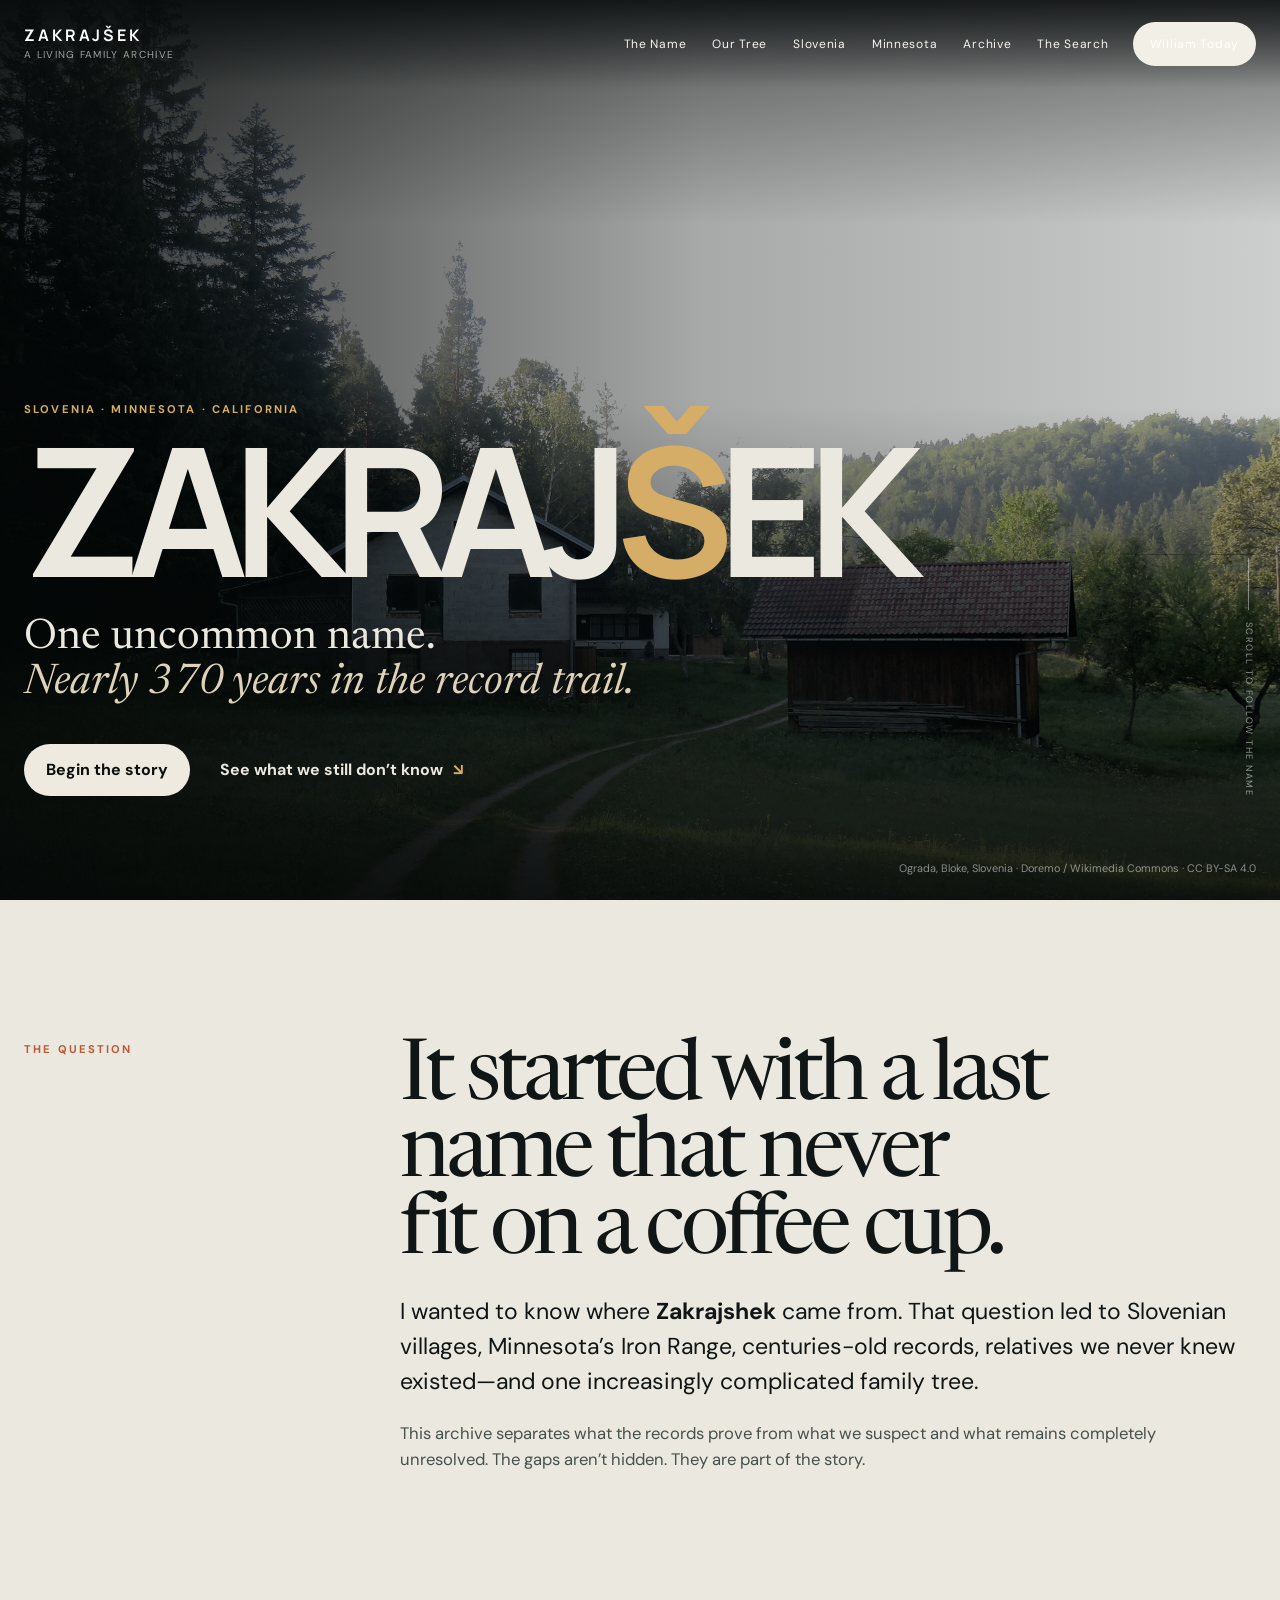
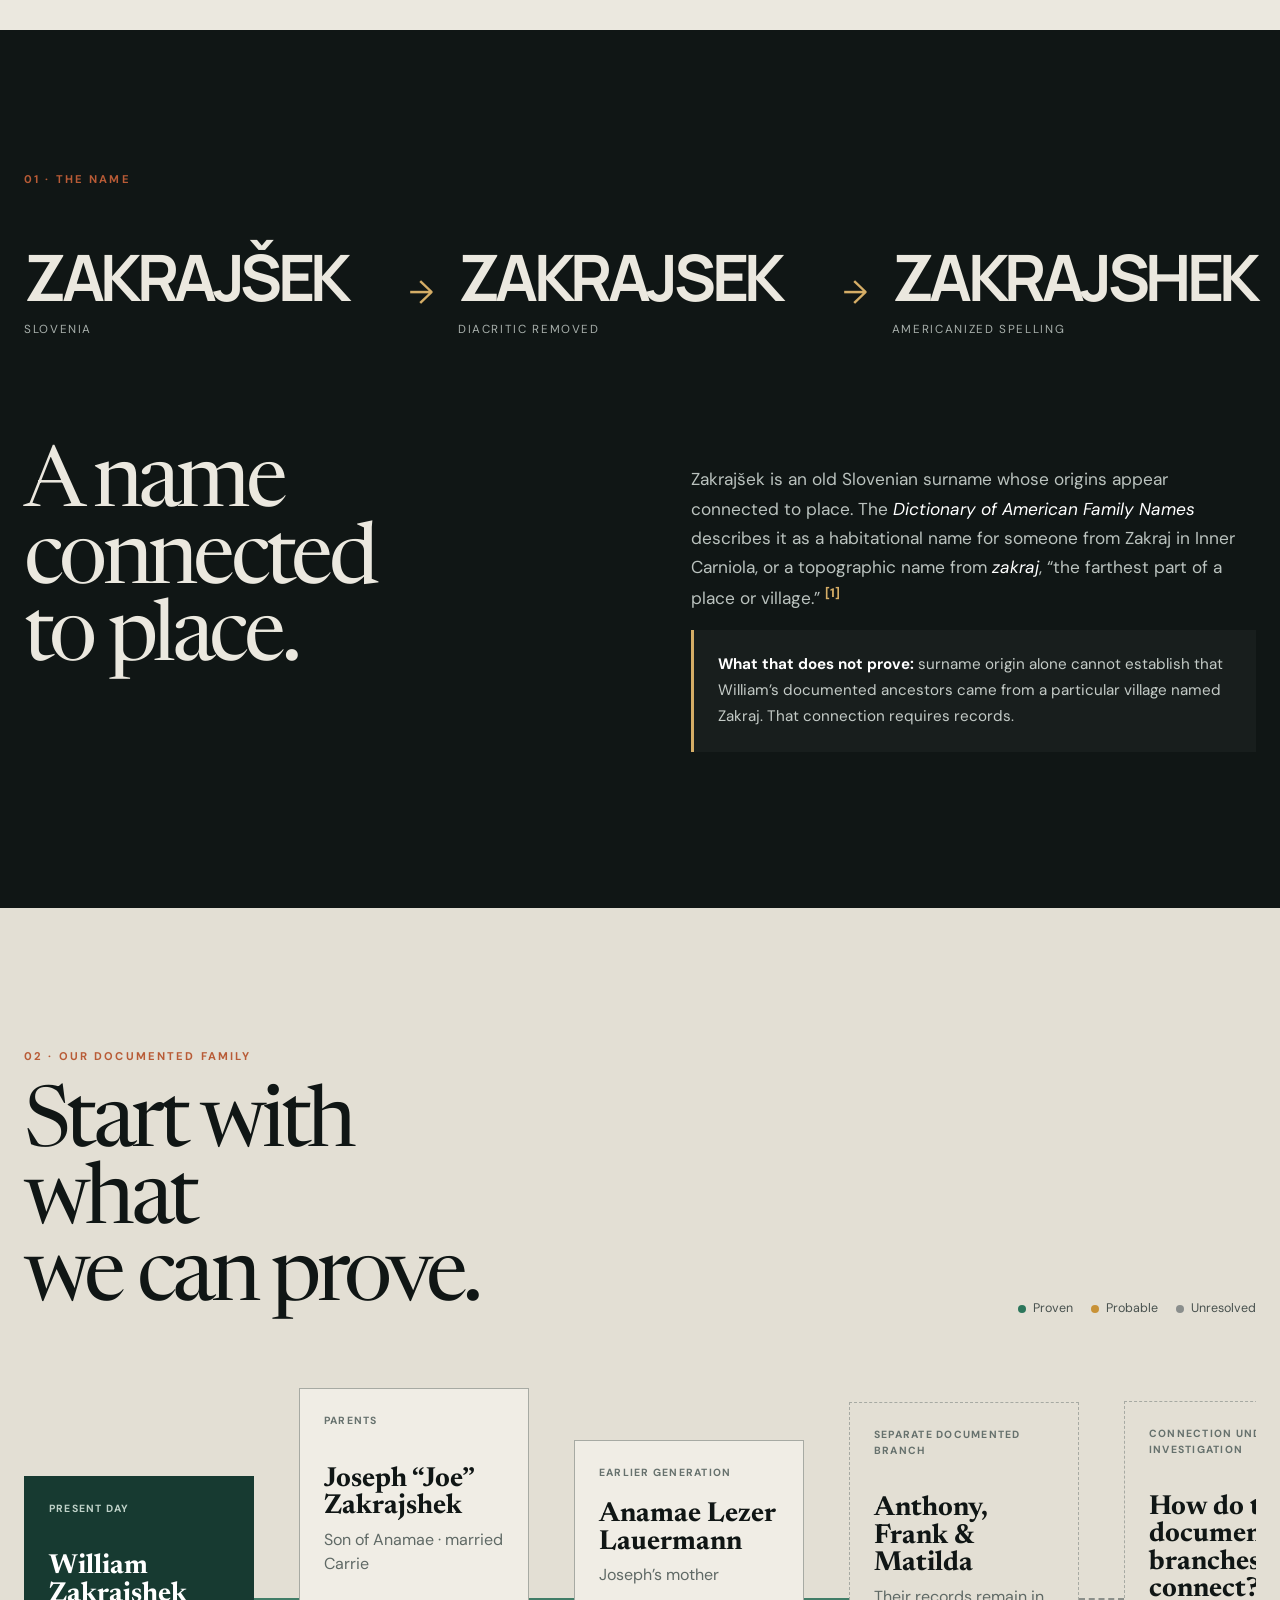
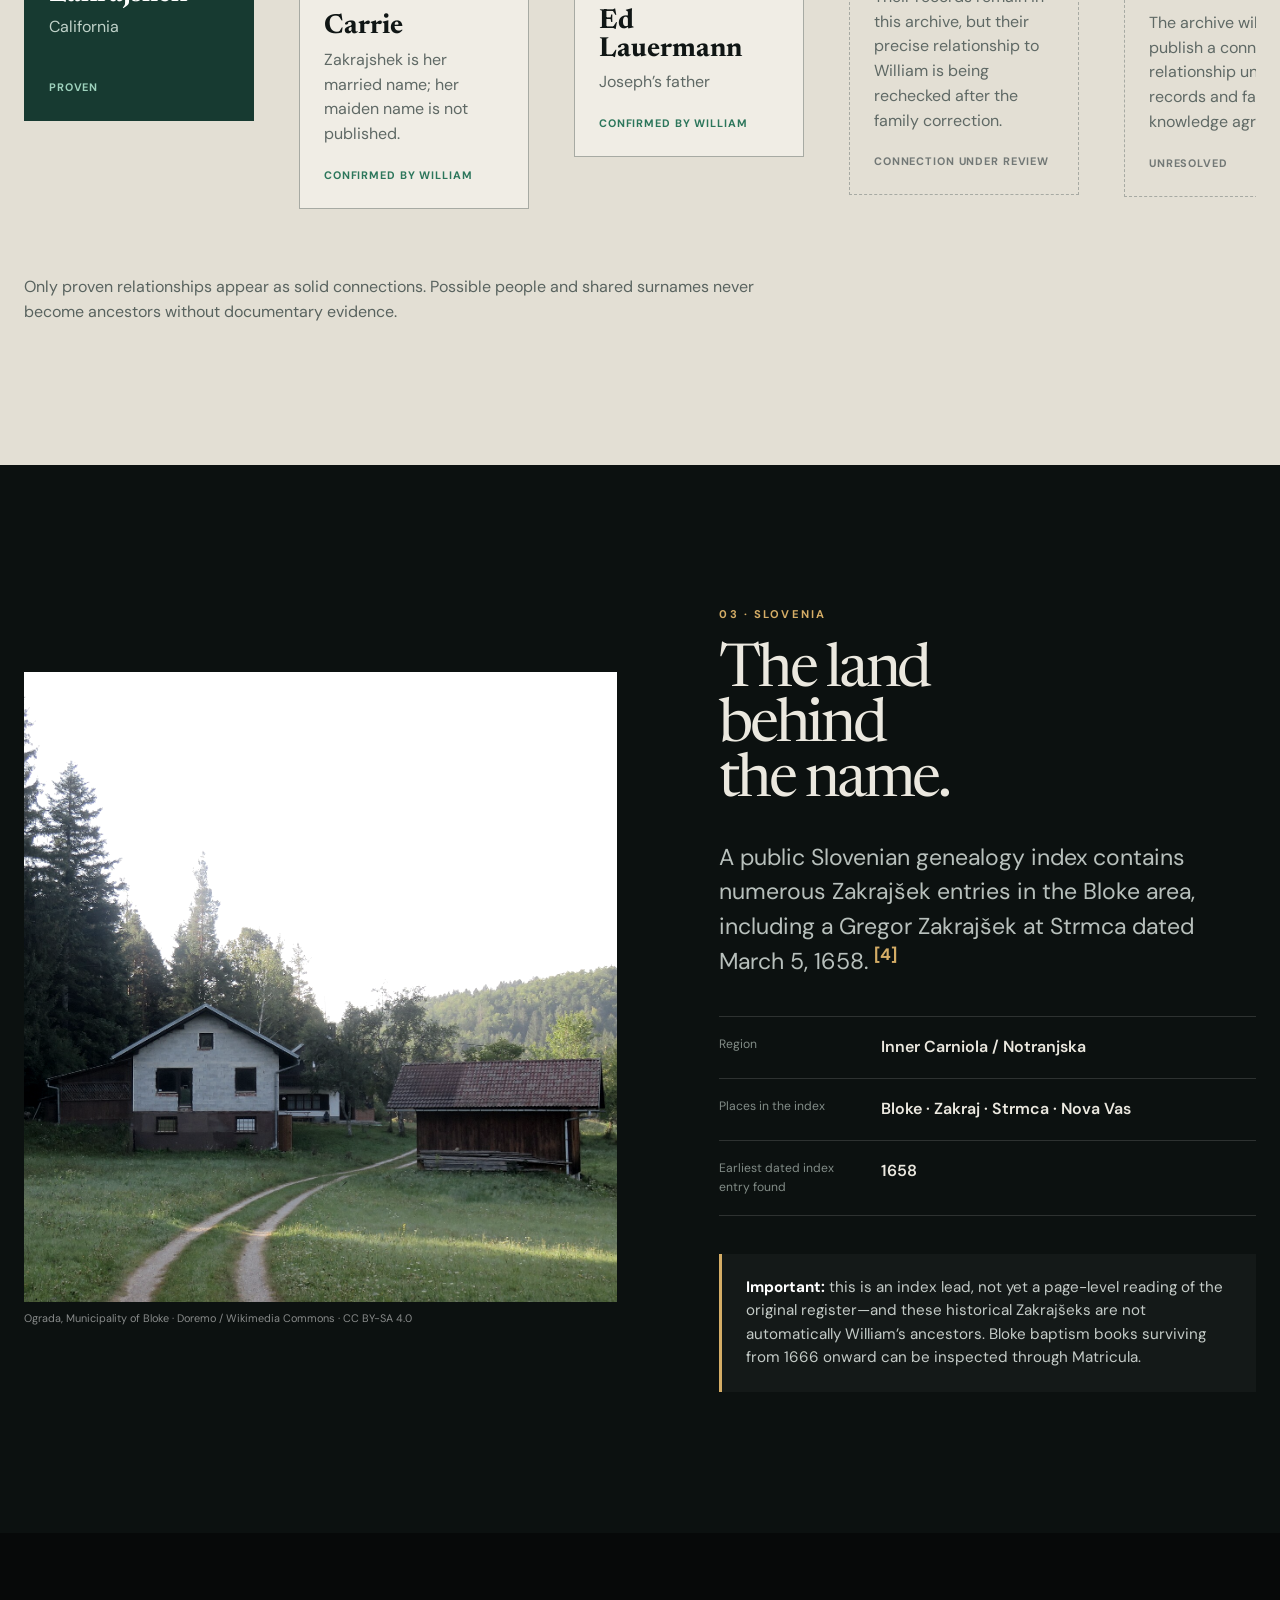
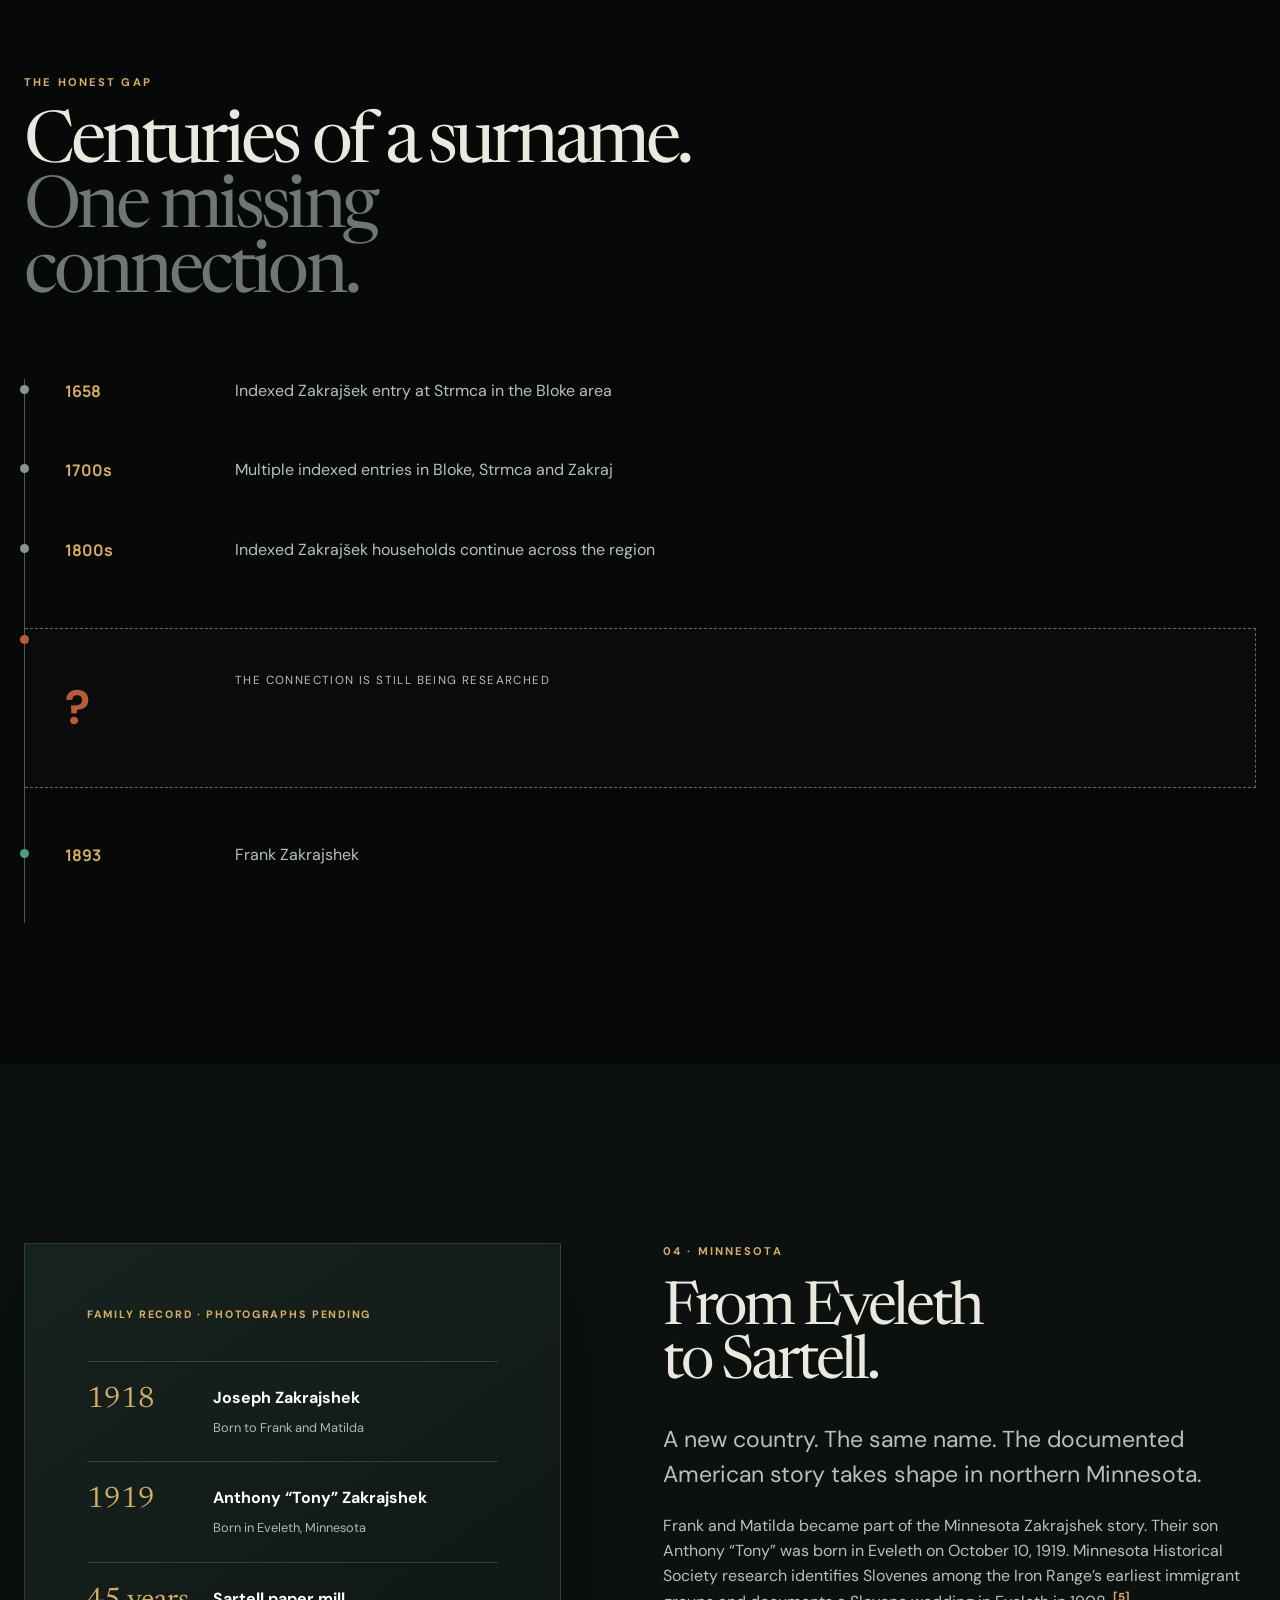
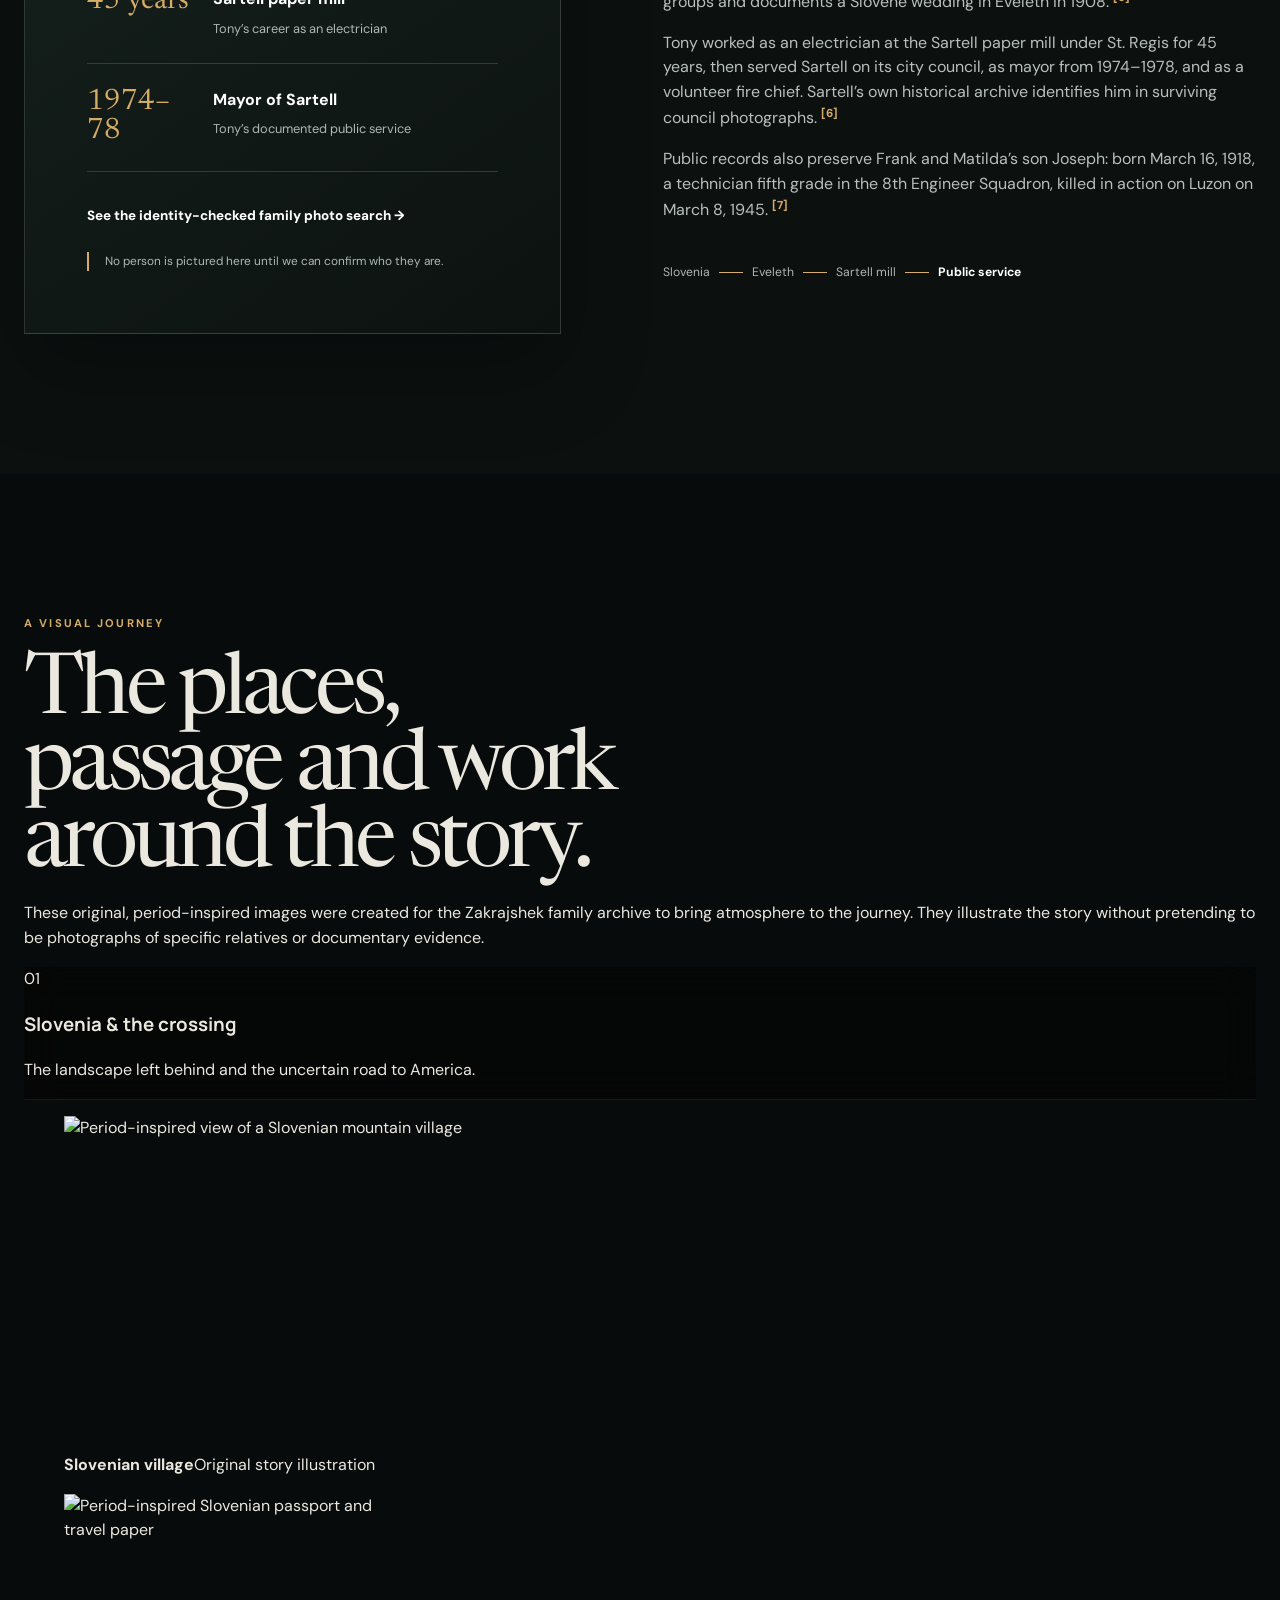
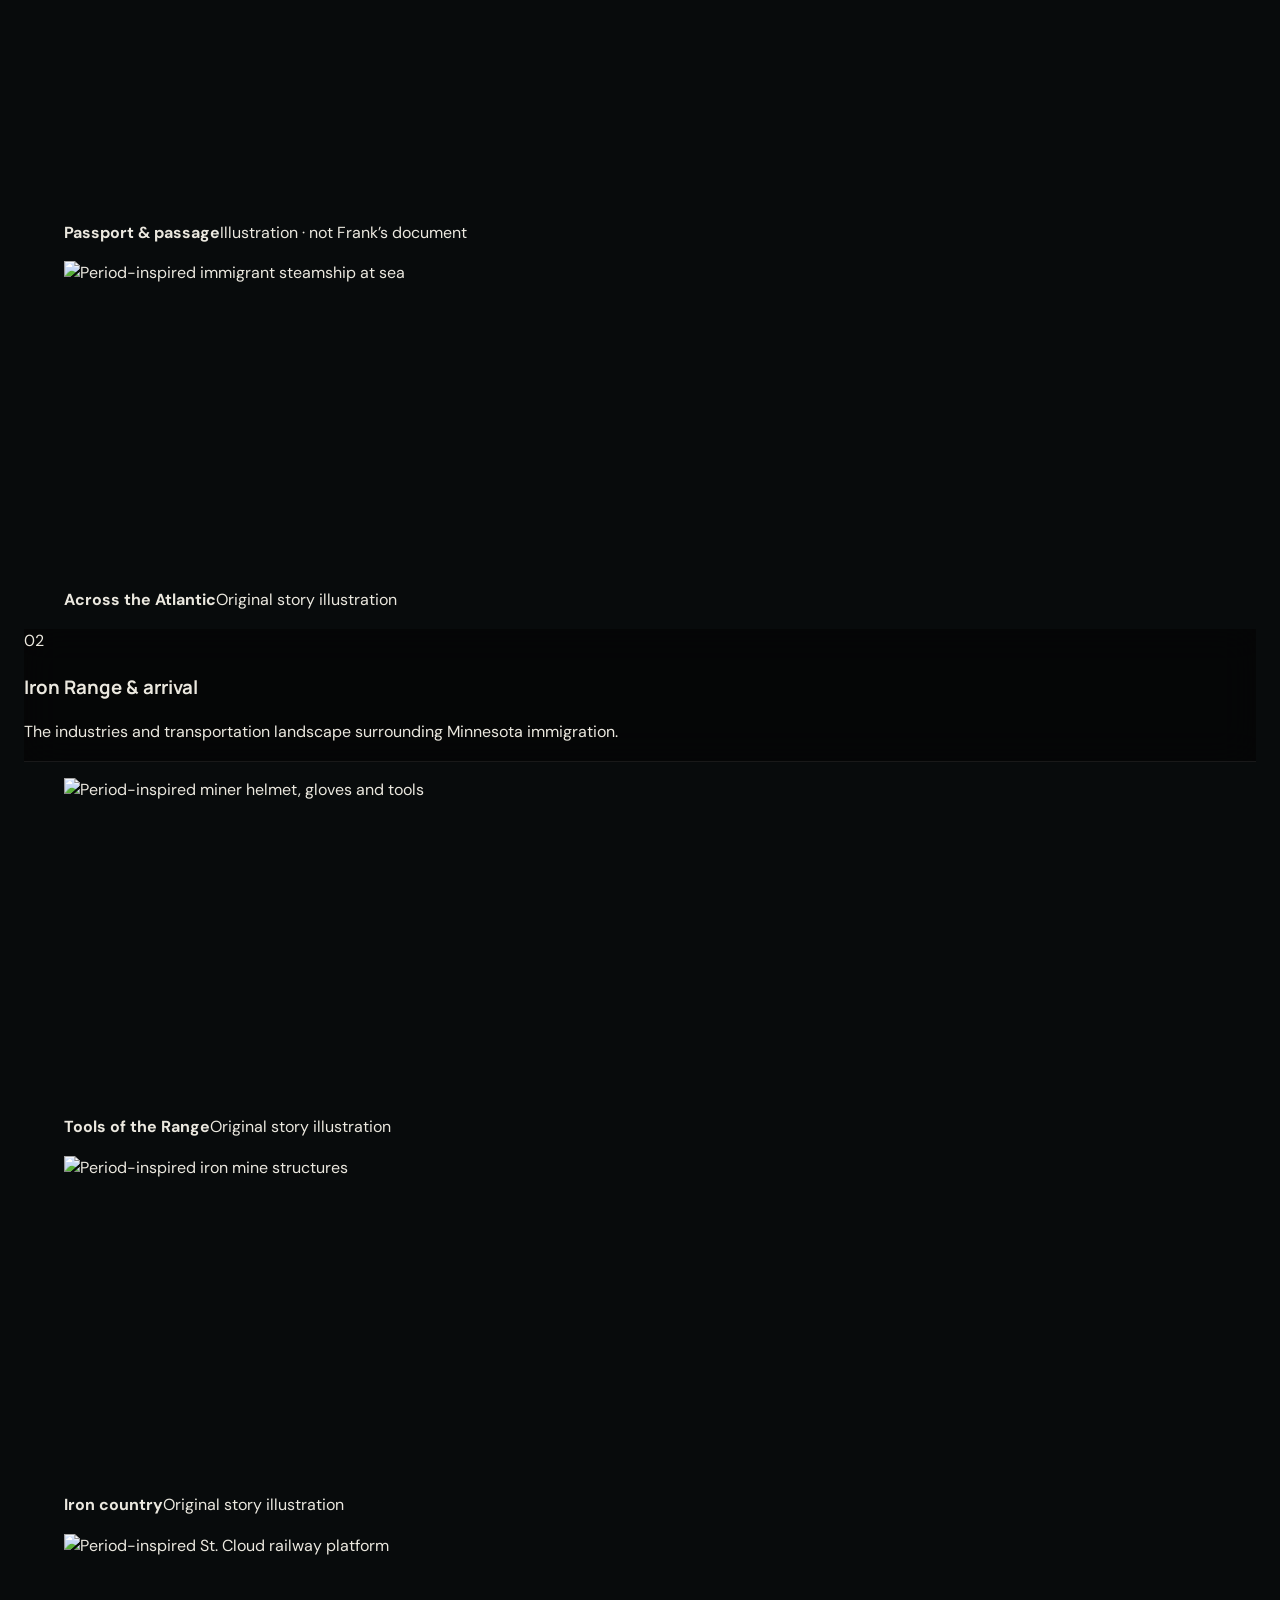
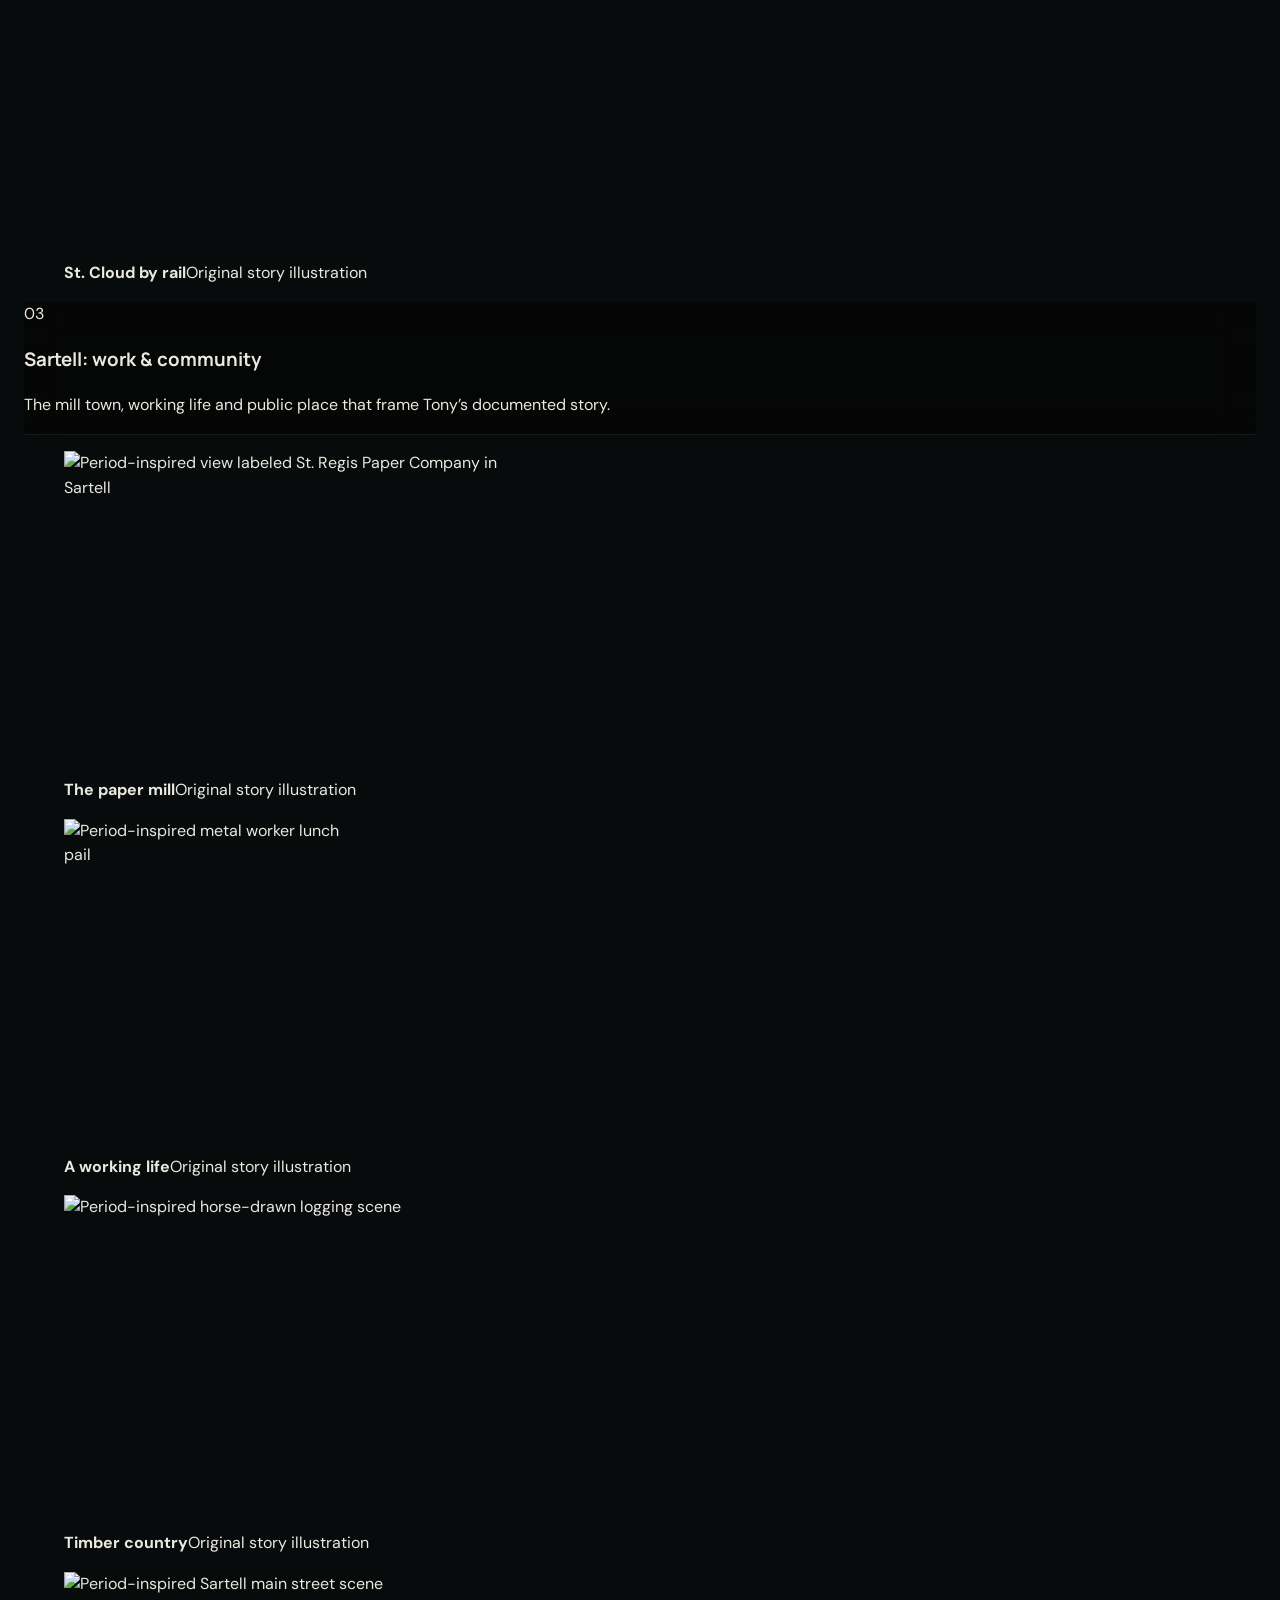
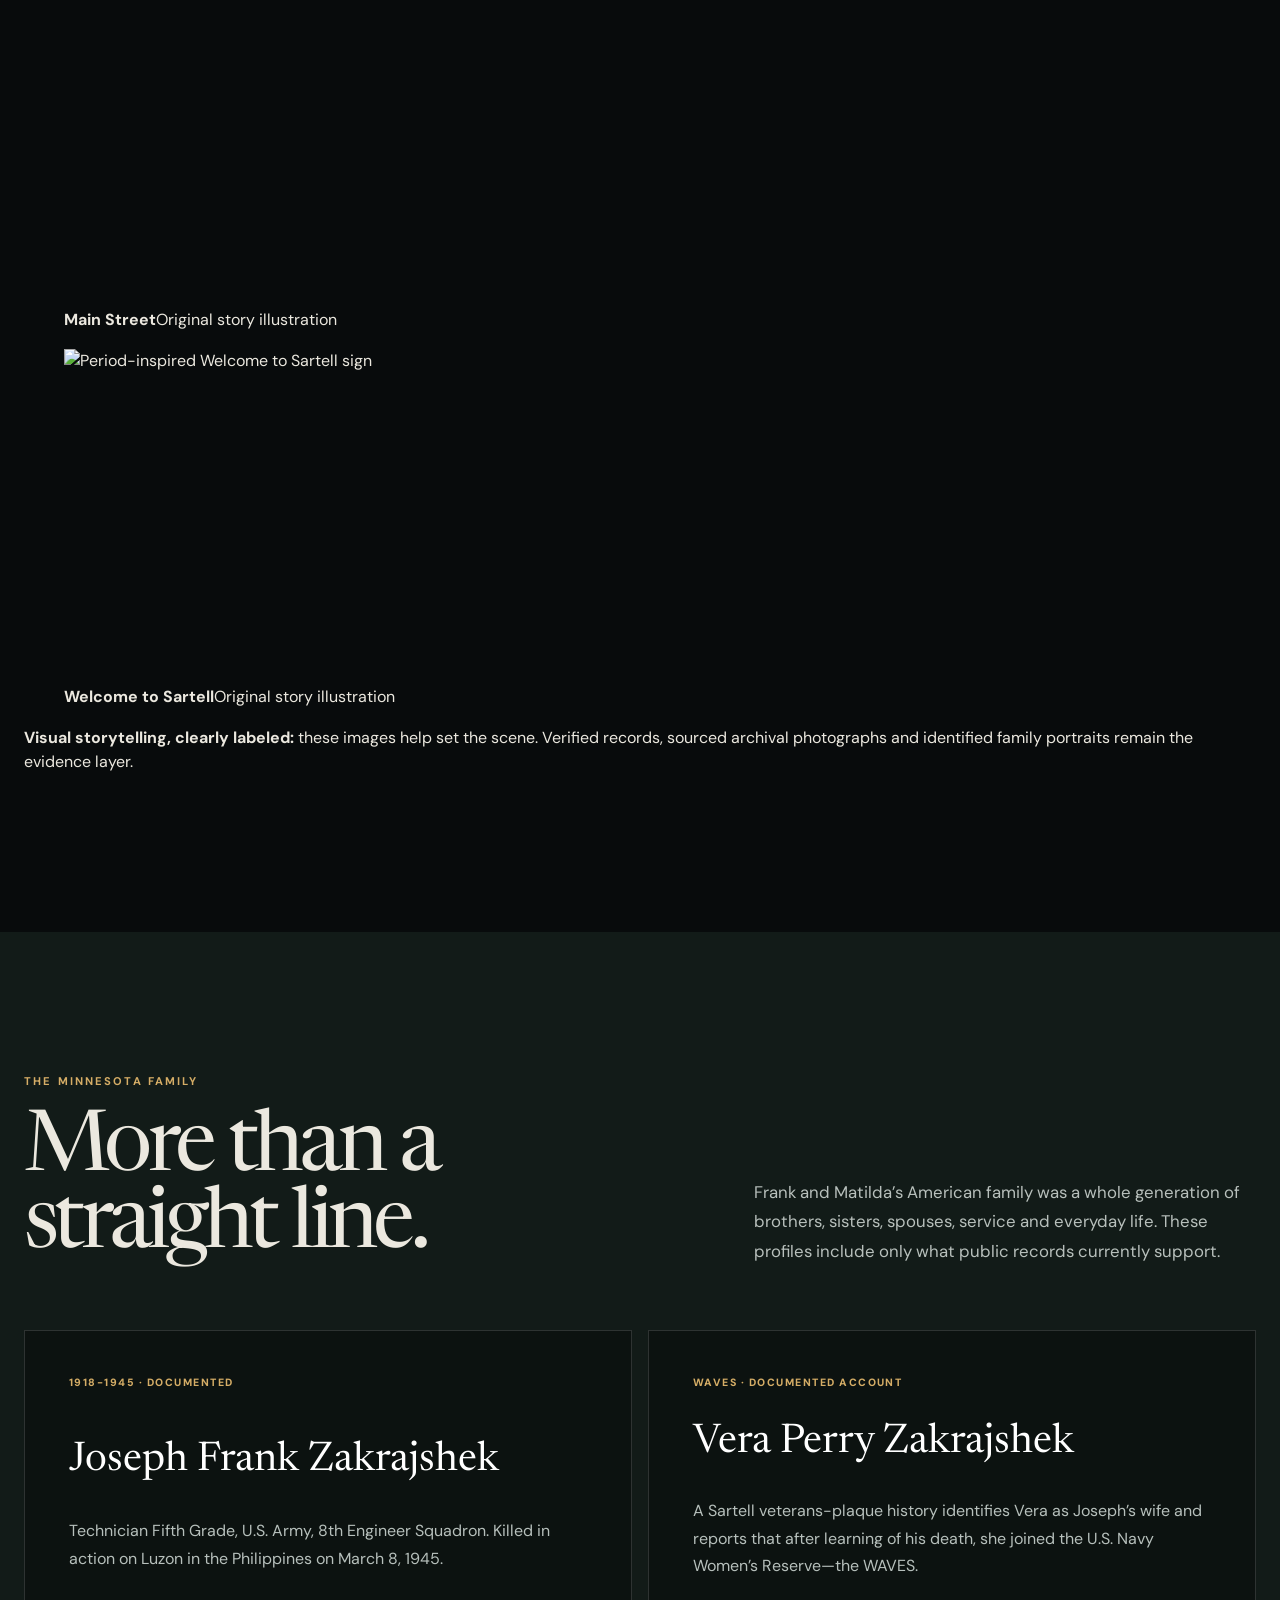
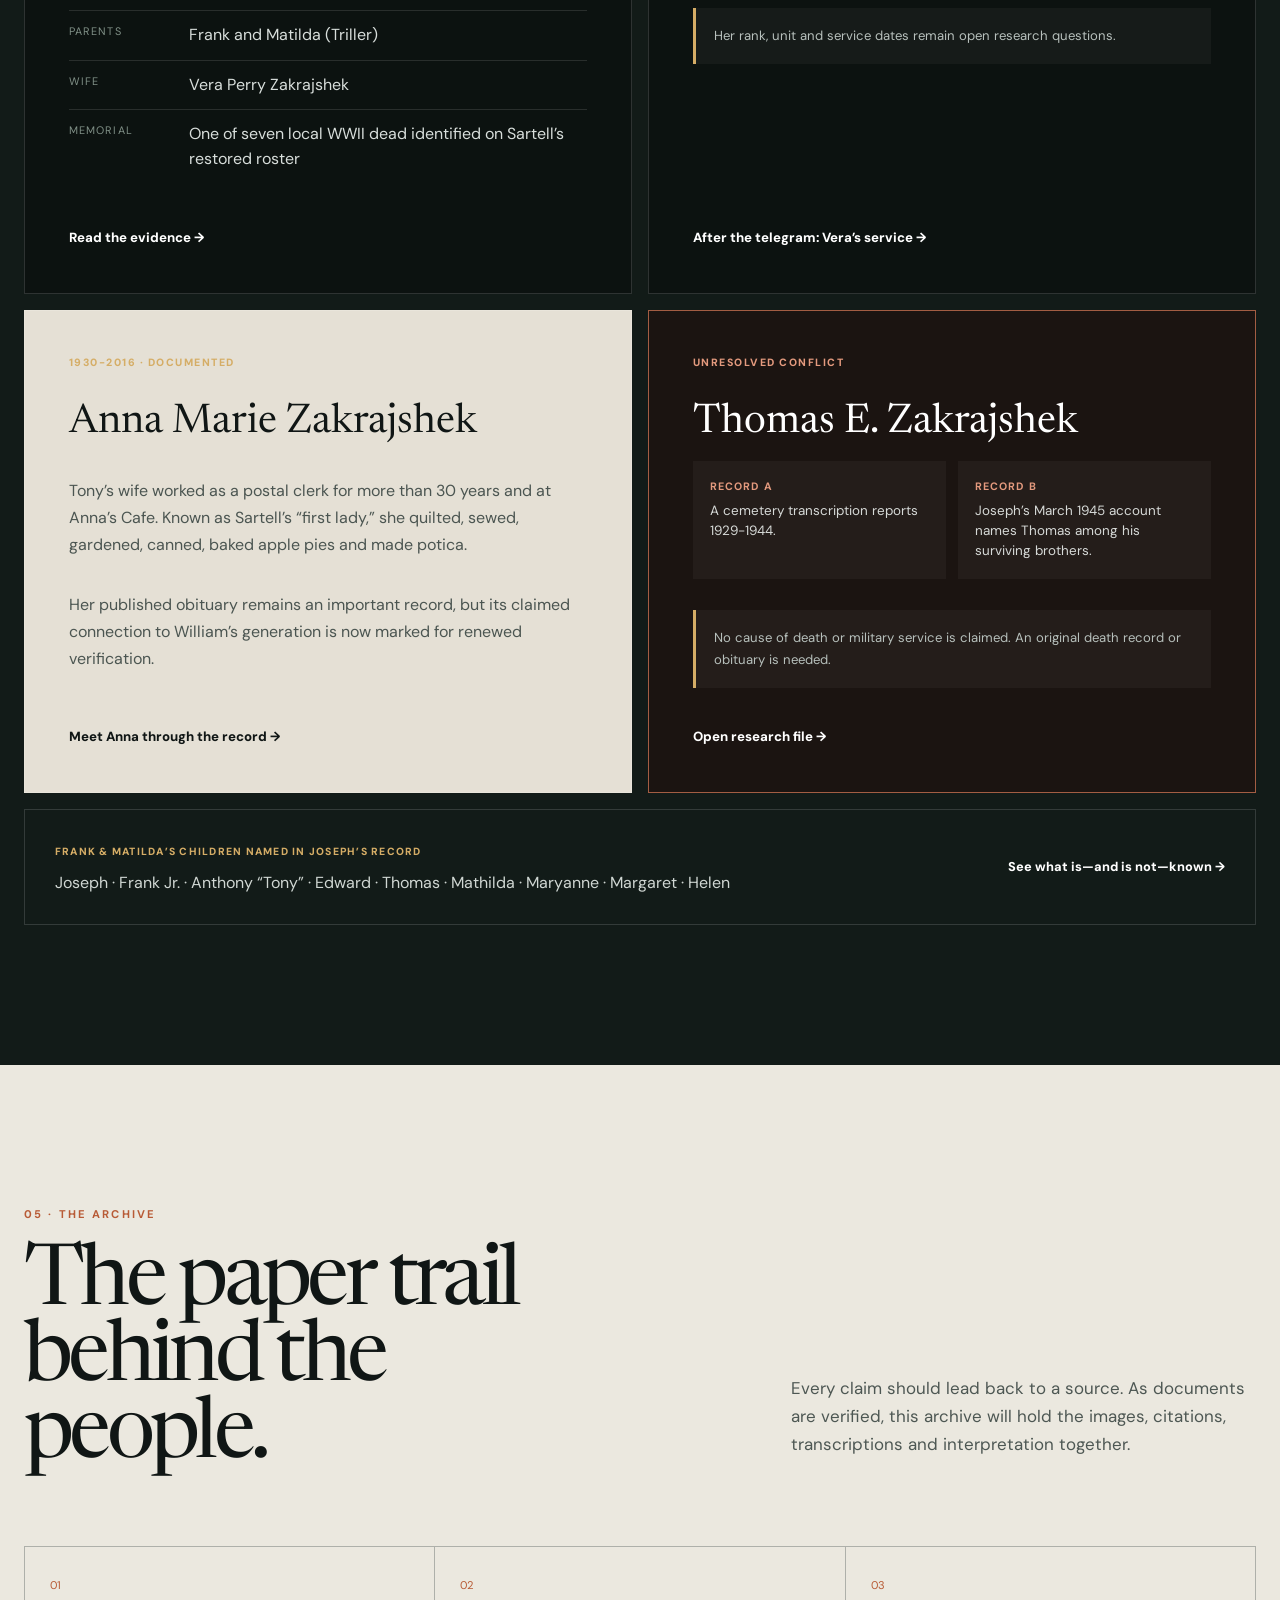
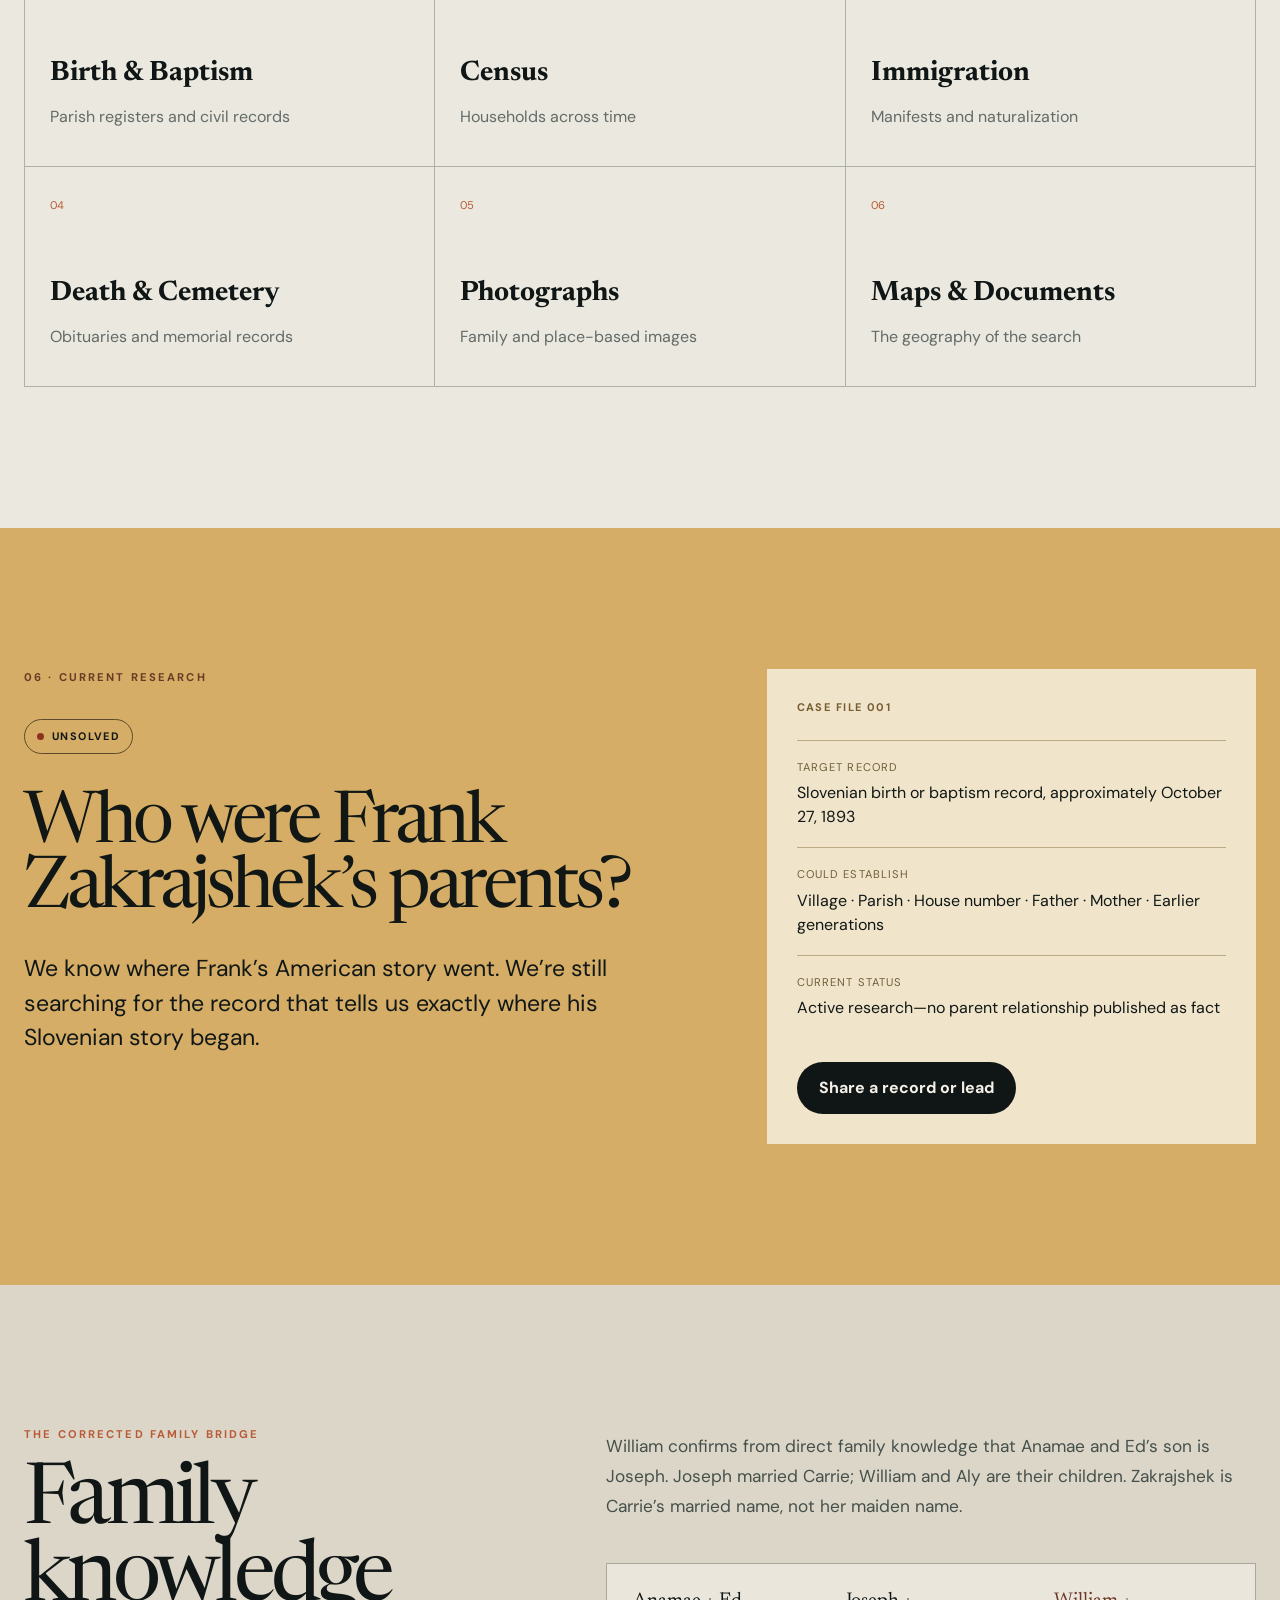
==== index.html @ f1ca3f93 "Add vintage visual story and refine layouts" ====
<!doctype html>
<html lang="en">
<head>
  <meta charset="utf-8">
  <meta name="viewport" content="width=device-width,initial-scale=1,viewport-fit=cover">
  <title>Zakrajshek — A Name, a Family, a 370-Year Search</title>
  <meta name="description" content="A living archive tracing the Zakrajshek name from Slovenia to Minnesota, California and the present day—built from records, photographs and an ongoing family search.">
  <link rel="canonical" href="https://zakrajshek.com/">
  <link rel="icon" href="favicon.svg" type="image/svg+xml">
  <link rel="manifest" href="site.webmanifest">
  <meta name="theme-color" content="#080b0c">
  <meta property="og:type" content="website">
  <meta property="og:site_name" content="Zakrajshek.com">
  <meta property="og:title" content="Zakrajshek — A Name, a Family, a 370-Year Search">
  <meta property="og:description" content="From Slovenia to Minnesota to California. Follow the records, the people and the questions still unanswered.">
  <meta property="og:url" content="https://zakrajshek.com/">
  <meta property="og:image" content="https://zakrajshek.com/assets/media/roots/bloke-landscape.jpg">
  <meta name="twitter:card" content="summary_large_image">
  <link rel="preconnect" href="https://fonts.googleapis.com">
  <link rel="preconnect" href="https://fonts.gstatic.com" crossorigin>
  <link href="https://fonts.googleapis.com/css2?family=DM+Sans:wght@400;500;600;700&family=Manrope:wght@500;600;700;800&family=Newsreader:ital,opsz,wght@0,6..72,400;1,6..72,400&display=swap" rel="stylesheet">
  <link href="/assets/site.css?v=9.0" rel="stylesheet">
  <script type="application/ld+json">{"@context":"https://schema.org","@type":"WebSite","name":"Zakrajshek","url":"https://zakrajshek.com/","description":"A living family archive created and maintained by William Zakrajshek."}</script>
</head>
<body class="roots-site">
  <a class="skip-link" href="#main-content">Skip to the story</a>
  <header class="roots-header">
    <div class="roots-nav-wrap">
      <a class="roots-brand" href="index.html" aria-label="Zakrajshek home"><strong>ZAKRAJŠEK</strong><span>A living family archive</span></a>
      <nav class="desktop-links roots-links" aria-label="Primary navigation">
        <a href="#name">The Name</a><a href="#tree">Our Tree</a><a href="#slovenia">Slovenia</a><a href="#minnesota">Minnesota</a><a href="#archive">Archive</a><a href="#search">The Search</a><a class="nav-cta" href="william.html">William Today</a>
      </nav>
      <button class="menu-button" type="button" aria-expanded="false" aria-controls="mobile-navigation" aria-label="Open navigation menu">Menu</button>
    </div>
  </header>
  <nav id="mobile-navigation" class="mobile-menu roots-mobile" aria-label="Mobile navigation" aria-hidden="true">
    <a href="#name">The Name <span>01</span></a><a href="#tree">Our Tree <span>02</span></a><a href="#slovenia">Slovenia <span>03</span></a><a href="#minnesota">Minnesota <span>04</span></a><a href="#archive">Archive <span>05</span></a><a href="#search">The Search <span>06</span></a><a class="mobile-cta" href="william.html">William Today</a>
  </nav>

  <main id="main-content">
    <section class="roots-hero" aria-labelledby="hero-title">
      <img class="roots-hero-image" src="assets/media/roots/bloke-landscape.jpg" alt="Green fields and forested hills in Ograda, Municipality of Bloke, Slovenia" width="1920" height="1451" fetchpriority="high">
      <div class="roots-hero-shade"></div>
      <div class="roots-hero-content">
        <p class="roots-overline">Slovenia · Minnesota · California</p>
        <h1 id="hero-title">ZAKRAJ<span>Š</span>EK</h1>
        <p class="roots-deck">One uncommon name.<br><em>Nearly 370 years in the record trail.</em></p>
        <div class="roots-hero-actions"><a class="roots-button light" href="#story-start">Begin the story</a><a class="roots-text-link" href="#search">See what we still don’t know <span>↘</span></a></div>
      </div>
      <p class="image-credit hero-credit">Ograda, Bloke, Slovenia · Doremo / Wikimedia Commons · CC BY-SA 4.0</p>
      <div class="scroll-cue" aria-hidden="true"><span></span>SCROLL TO FOLLOW THE NAME</div>
    </section>

    <section id="story-start" class="roots-intro roots-section">
      <div class="roots-wrap intro-grid">
        <p class="chapter-label">The question</p>
        <div>
          <h2>It started with a last name that never fit on a coffee cup.</h2>
          <p class="roots-lead">I wanted to know where <strong>Zakrajshek</strong> came from. That question led to Slovenian villages, Minnesota’s Iron Range, centuries-old records, relatives we never knew existed—and one increasingly complicated family tree.</p>
          <p>This archive separates what the records prove from what we suspect and what remains completely unresolved. The gaps aren’t hidden. They are part of the story.</p>
        </div>
      </div>
    </section>

    <section id="name" class="name-section roots-section">
      <div class="roots-wrap">
        <p class="chapter-label">01 · The name</p>
        <div class="name-evolution" aria-label="Evolution of the Zakrajshek surname">
          <div><strong>ZAKRAJŠEK</strong><span>Slovenia</span></div><i>→</i><div><strong>ZAKRAJSEK</strong><span>Diacritic removed</span></div><i>→</i><div><strong>ZAKRAJSHEK</strong><span>Americanized spelling</span></div>
        </div>
        <div class="name-copy-grid">
          <h2>A name connected to place.</h2>
          <div><p>Zakrajšek is an old Slovenian surname whose origins appear connected to place. The <em>Dictionary of American Family Names</em> describes it as a habitational name for someone from Zakraj in Inner Carniola, or a topographic name from <em>zakraj</em>, “the farthest part of a place or village.” <a class="source-mark" href="research.html#surname" aria-label="Source for surname meaning">[1]</a></p><p class="evidence-note"><strong>What that does not prove:</strong> surname origin alone cannot establish that William’s documented ancestors came from a particular village named Zakraj. That connection requires records.</p></div>
        </div>
      </div>
    </section>

    <section id="tree" class="tree-section roots-section">
      <div class="roots-wrap">
        <div class="section-title-row"><div><p class="chapter-label">02 · Our documented family</p><h2>Start with what<br>we can prove.</h2></div><div class="status-key"><span><i class="proven"></i> Proven</span><span><i class="probable"></i> Probable</span><span><i class="unresolved"></i> Unresolved</span></div></div>
        <div class="family-line" aria-label="Documented Zakrajshek family line">
          <article class="person-card current"><small>Present day</small><h3>William Zakrajshek</h3><p>California</p><span class="status proven">Proven</span></article>
          <span class="line-link"></span>
          <article class="person-card"><small>Parents</small><h3>Joseph “Joe” Zakrajshek</h3><p>Son of Anamae · married Carrie</p><h3>Carrie</h3><p>Zakrajshek is her married name; her maiden name is not published.</p><span class="status proven">Confirmed by William</span></article>
          <span class="line-link"></span>
          <article class="person-card split"><small>Earlier generation</small><h3>Anamae Lezer Lauermann</h3><p>Joseph’s mother</p><h3>Ed Lauermann</h3><p>Joseph’s father</p><span class="status proven">Confirmed by William</span></article>
          <span class="line-link"></span>
          <article class="person-card mystery"><small>Separate documented branch</small><h3>Anthony, Frank &amp; Matilda</h3><p>Their records remain in this archive, but their precise relationship to William is being rechecked after the family correction.</p><span class="status unresolved">Connection under review</span></article>
          <span class="line-link missing"></span>
          <article class="person-card mystery"><small>Connection under investigation</small><h3>How do the documented branches connect?</h3><p>The archive will not publish a connecting relationship until the records and family knowledge agree.</p><span class="status unresolved">Unresolved</span></article>
        </div>
        <p class="tree-rule">Only proven relationships appear as solid connections. Possible people and shared surnames never become ancestors without documentary evidence.</p>
      </div>
    </section>

    <section id="slovenia" class="place-section roots-section slovenia-section">
      <div class="roots-wrap place-grid">
        <div class="place-image-wrap"><img src="assets/media/roots/bloke-landscape.jpg" alt="Rural landscape in the Municipality of Bloke, Slovenia" width="1920" height="1451" loading="lazy"><p class="image-credit">Ograda, Municipality of Bloke · Doremo / Wikimedia Commons · CC BY-SA 4.0</p></div>
        <div class="place-copy"><p class="chapter-label">03 · Slovenia</p><h2>The land behind the name.</h2><p class="roots-lead">A public Slovenian genealogy index contains numerous Zakrajšek entries in the Bloke area, including a Gregor Zakrajšek at Strmca dated March 5, 1658. <a class="source-mark" href="research.html#bloke" aria-label="Sources for Bloke records">[4]</a></p><ul class="place-list"><li><span>Region</span><strong>Inner Carniola / Notranjska</strong></li><li><span>Places in the index</span><strong>Bloke · Zakraj · Strmca · Nova Vas</strong></li><li><span>Earliest dated index entry found</span><strong>1658</strong></li></ul><div class="evidence-note"><strong>Important:</strong> this is an index lead, not yet a page-level reading of the original register—and these historical Zakrajšeks are not automatically William’s ancestors. Bloke baptism books surviving from 1666 onward can be inspected through Matricula.</div></div>
      </div>
    </section>

    <section class="gap-section roots-section" aria-labelledby="gap-title">
      <div class="roots-wrap">
        <p class="chapter-label">The honest gap</p><h2 id="gap-title">Centuries of a surname.<br><span>One missing connection.</span></h2>
        <div class="history-gap"><div><time>1658</time><p>Indexed Zakrajšek entry at Strmca in the Bloke area</p></div><div><time>1700s</time><p>Multiple indexed entries in Bloke, Strmca and Zakraj</p></div><div><time>1800s</time><p>Indexed Zakrajšek households continue across the region</p></div><div class="gap"><strong>?</strong><p>The connection is still being researched</p></div><div class="documented"><time>1893</time><p>Frank Zakrajshek</p></div></div>
      </div>
    </section>

    <section id="minnesota" class="place-section roots-section minnesota-section">
      <div class="roots-wrap place-grid reverse">
        <div class="family-record-panel" aria-label="Documented Minnesota family milestones">
          <p class="record-kicker">Family record · photographs pending</p>
          <ol>
            <li><time>1918</time><div><strong>Joseph Zakrajshek</strong><span>Born to Frank and Matilda</span></div></li>
            <li><time>1919</time><div><strong>Anthony “Tony” Zakrajshek</strong><span>Born in Eveleth, Minnesota</span></div></li>
            <li><time>45 years</time><div><strong>Sartell paper mill</strong><span>Tony’s career as an electrician</span></div></li>
            <li><time>1974–78</time><div><strong>Mayor of Sartell</strong><span>Tony’s documented public service</span></div></li>
          </ol>
          <a href="research.html">See the identity-checked family photo search →</a>
          <p class="record-rule">No person is pictured here until we can confirm who they are.</p>
        </div>
        <div class="place-copy"><p class="chapter-label">04 · Minnesota</p><h2>From Eveleth to Sartell.</h2><p class="roots-lead">A new country. The same name. The documented American story takes shape in northern Minnesota.</p><p>Frank and Matilda became part of the Minnesota Zakrajshek story. Their son Anthony “Tony” was born in Eveleth on October 10, 1919. Minnesota Historical Society research identifies Slovenes among the Iron Range’s earliest immigrant groups and documents a Slovene wedding in Eveleth in 1908. <a class="source-mark" href="research.html#iron-range" aria-label="Sources for Minnesota Iron Range history">[5]</a></p><p>Tony worked as an electrician at the Sartell paper mill under St. Regis for 45 years, then served Sartell on its city council, as mayor from 1974–1978, and as a volunteer fire chief. Sartell’s own historical archive identifies him in surviving council photographs. <a class="source-mark" href="research.html#anthony" aria-label="Sources for Anthony Zakrajshek">[6]</a></p><p>Public records also preserve Frank and Matilda’s son Joseph: born March 16, 1918, a technician fifth grade in the 8th Engineer Squadron, killed in action on Luzon on March 8, 1945. <a class="source-mark" href="research.html#joseph" aria-label="Sources for Joseph Zakrajshek">[7]</a></p><div class="route-line"><span>Slovenia</span><i></i><span>Eveleth</span><i></i><span>Sartell mill</span><i></i><strong>Public service</strong></div></div>
      </div>
    </section>

    <section class="visual-journey roots-section" aria-labelledby="visual-journey-title"><div class="roots-wrap">
      <div class="visual-journey-head"><div><p class="chapter-label">A visual journey</p><h2 id="visual-journey-title">The places, passage and work around the story.</h2></div><p>These original, period-inspired images were created for the Zakrajshek family archive to bring atmosphere to the journey. They illustrate the story without pretending to be photographs of specific relatives or documentary evidence.</p></div>
      <div class="journey-group"><header><span>01</span><div><h3>Slovenia &amp; the crossing</h3><p>The landscape left behind and the uncertain road to America.</p></div></header><div class="journey-grid">
        <figure class="journey-card wide"><img src="assets/media/vintage/01_slovenian_mountain_village.jpg" alt="Period-inspired view of a Slovenian mountain village" width="532" height="337" loading="lazy"><figcaption><strong>Slovenian village</strong><span>Original story illustration</span></figcaption></figure>
        <figure class="journey-card"><img src="assets/media/vintage/06_old_slovenian_passport.jpg" alt="Period-inspired Slovenian passport and travel paper" width="322" height="327" loading="lazy"><figcaption><strong>Passport &amp; passage</strong><span>Illustration · not Frank’s document</span></figcaption></figure>
        <figure class="journey-card"><img src="assets/media/vintage/04_immigrant_steamship.jpg" alt="Period-inspired immigrant steamship at sea" width="396" height="327" loading="lazy"><figcaption><strong>Across the Atlantic</strong><span>Original story illustration</span></figcaption></figure>
      </div></div>
      <div class="journey-group"><header><span>02</span><div><h3>Iron Range &amp; arrival</h3><p>The industries and transportation landscape surrounding Minnesota immigration.</p></div></header><div class="journey-grid">
        <figure class="journey-card"><img src="assets/media/vintage/02_vintage_mining_tools.jpg" alt="Period-inspired miner helmet, gloves and tools" width="432" height="337" loading="lazy"><figcaption><strong>Tools of the Range</strong><span>Original story illustration</span></figcaption></figure>
        <figure class="journey-card wide"><img src="assets/media/vintage/03_vintage_iron_mine.jpg" alt="Period-inspired iron mine structures" width="548" height="337" loading="lazy"><figcaption><strong>Iron country</strong><span>Original story illustration</span></figcaption></figure>
        <figure class="journey-card"><img src="assets/media/vintage/05_st_cloud_train_station.jpg" alt="Period-inspired St. Cloud railway platform" width="348" height="327" loading="lazy"><figcaption><strong>St. Cloud by rail</strong><span>Original story illustration</span></figcaption></figure>
      </div></div>
      <div class="journey-group"><header><span>03</span><div><h3>Sartell: work &amp; community</h3><p>The mill town, working life and public place that frame Tony’s documented story.</p></div></header><div class="journey-grid">
        <figure class="journey-card wide"><img src="assets/media/vintage/07_sartell_paper_mill.jpg" alt="Period-inspired view labeled St. Regis Paper Company in Sartell" width="438" height="327" loading="lazy"><figcaption><strong>The paper mill</strong><span>Original story illustration</span></figcaption></figure>
        <figure class="journey-card"><img src="assets/media/vintage/09_vintage_worker_lunch_pail.jpg" alt="Period-inspired metal worker lunch pail" width="295" height="336" loading="lazy"><figcaption><strong>A working life</strong><span>Original story illustration</span></figcaption></figure>
        <figure class="journey-card"><img src="assets/media/vintage/08_vintage_logging_scene.jpg" alt="Period-inspired horse-drawn logging scene" width="397" height="336" loading="lazy"><figcaption><strong>Timber country</strong><span>Original story illustration</span></figcaption></figure>
        <figure class="journey-card wide"><img src="assets/media/vintage/10_vintage_sartell_main_street.jpg" alt="Period-inspired Sartell main street scene" width="424" height="336" loading="lazy"><figcaption><strong>Main Street</strong><span>Original story illustration</span></figcaption></figure>
        <figure class="journey-card"><img src="assets/media/vintage/11_welcome_to_sartell_sign.jpg" alt="Period-inspired Welcome to Sartell sign" width="388" height="336" loading="lazy"><figcaption><strong>Welcome to Sartell</strong><span>Original story illustration</span></figcaption></figure>
      </div></div>
      <p class="journey-disclosure"><strong>Visual storytelling, clearly labeled:</strong> these images help set the scene. Verified records, sourced archival photographs and identified family portraits remain the evidence layer.</p>
    </div></section>

    <section class="family-stories roots-section" aria-labelledby="family-stories-title">
      <div class="roots-wrap">
        <p class="chapter-label">The Minnesota family</p>
        <div class="family-stories-head"><h2 id="family-stories-title">More than a straight line.</h2><p>Frank and Matilda’s American family was a whole generation of brothers, sisters, spouses, service and everyday life. These profiles include only what public records currently support.</p></div>
        <div class="family-story-grid">
          <article class="family-story-card service"><span>1918-1945 · Documented</span><h3>Joseph Frank Zakrajshek</h3><p>Technician Fifth Grade, U.S. Army, 8th Engineer Squadron. Killed in action on Luzon in the Philippines on March 8, 1945.</p><dl><div><dt>Parents</dt><dd>Frank and Matilda (Triller)</dd></div><div><dt>Wife</dt><dd>Vera Perry Zakrajshek</dd></div><div><dt>Memorial</dt><dd>One of seven local WWII dead identified on Sartell’s restored roster</dd></div></dl><a href="research.html#joseph">Read the evidence →</a></article>
          <article class="family-story-card vera"><span>WAVES · Documented account</span><h3>Vera Perry Zakrajshek</h3><p>A Sartell veterans-plaque history identifies Vera as Joseph’s wife and reports that after learning of his death, she joined the U.S. Navy Women’s Reserve—the WAVES.</p><p class="card-caution">Her rank, unit and service dates remain open research questions.</p><a href="research.html#vera">After the telegram: Vera’s service →</a></article>
          <article class="family-story-card anna"><span>1930-2016 · Documented</span><h3>Anna Marie Zakrajshek</h3><p>Tony’s wife worked as a postal clerk for more than 30 years and at Anna’s Cafe. Known as Sartell’s “first lady,” she quilted, sewed, gardened, canned, baked apple pies and made potica.</p><p>Her published obituary remains an important record, but its claimed connection to William’s generation is now marked for renewed verification.</p><a href="research.html#anna">Meet Anna through the record →</a></article>
          <article class="family-story-card conflict-card"><span>Unresolved conflict</span><h3>Thomas E. Zakrajshek</h3><div class="conflict-claims"><p><strong>Record A</strong>A cemetery transcription reports 1929-1944.</p><p><strong>Record B</strong>Joseph’s March 1945 account names Thomas among his surviving brothers.</p></div><p class="card-caution">No cause of death or military service is claimed. An original death record or obituary is needed.</p><a href="research.html#thomas">Open research file →</a></article>
        </div>
        <div class="sibling-band"><div><span>Frank &amp; Matilda’s children named in Joseph’s record</span><p>Joseph · Frank Jr. · Anthony “Tony” · Edward · Thomas · Mathilda · Maryanne · Margaret · Helen</p></div><a href="research.html#siblings">See what is—and is not—known →</a></div>
      </div>
    </section>

    <section id="archive" class="archive-section roots-section">
      <div class="roots-wrap"><p class="chapter-label">05 · The archive</p><div class="archive-head"><h2>The paper trail<br>behind the people.</h2><p>Every claim should lead back to a source. As documents are verified, this archive will hold the images, citations, transcriptions and interpretation together.</p></div><div class="archive-grid"><article><span>01</span><h3>Birth &amp; Baptism</h3><p>Parish registers and civil records</p></article><article><span>02</span><h3>Census</h3><p>Households across time</p></article><article><span>03</span><h3>Immigration</h3><p>Manifests and naturalization</p></article><article><span>04</span><h3>Death &amp; Cemetery</h3><p>Obituaries and memorial records</p></article><article><span>05</span><h3>Photographs</h3><p>Family and place-based images</p></article><article><span>06</span><h3>Maps &amp; Documents</h3><p>The geography of the search</p></article></div></div>
    </section>

    <section id="search" class="search-section roots-section">
      <div class="roots-wrap search-grid">
        <div><p class="chapter-label light-label">06 · Current research</p><p class="unsolved-pill"><i></i> Unsolved</p><h2>Who were Frank Zakrajshek’s parents?</h2><p class="roots-lead">We know where Frank’s American story went. We’re still searching for the record that tells us exactly where his Slovenian story began.</p></div>
        <div class="case-file"><p>Case file 001</p><dl><div><dt>Target record</dt><dd>Slovenian birth or baptism record, approximately October 27, 1893</dd></div><div><dt>Could establish</dt><dd>Village · Parish · House number · Father · Mother · Earlier generations</dd></div><div><dt>Current status</dt><dd>Active research—no parent relationship published as fact</dd></div></dl><a href="mailto:will@outatinc.com?subject=Zakrajshek%20family%20research" class="roots-button dark">Share a record or lead</a></div>
      </div>
    </section>

    <section class="maternal-bridge roots-section" aria-labelledby="maternal-bridge-title"><div class="roots-wrap maternal-bridge-grid"><div><p class="chapter-label">The corrected family bridge</p><h2 id="maternal-bridge-title">Family knowledge sets the order straight.</h2></div><div><p>William confirms from direct family knowledge that Anamae and Ed’s son is Joseph. Joseph married Carrie; William and Aly are their children. Zakrajshek is Carrie’s married name, not her maiden name.</p><div class="bridge-line" aria-label="Corrected family connection"><span>Anamae + Ed<br>Lauermann</span><i></i><span>Joseph +<br>Carrie</span><i></i><strong>William +<br>Aly</strong></div><a href="research.html#maternal-bridge">Read the correction note →</a></div></div></section>

    <section class="today-section roots-section">
      <div class="roots-wrap today-grid">
        <img src="assets/media/william-caleb-daniel-life.webp" alt="William, Caleb and Daniel together" width="1600" height="1067" loading="lazy">
        <div><p class="chapter-label">07 · The latest chapter</p><h2>Then the story reaches William.</h2><p class="roots-lead">California. Family. Businesses. Books. Out at the Fair. YasReady. Daniel and Caleb. A house, a life, and yes—the ridiculous chickens.</p><p>Nothing from the original Zakrajshek.com is gone. William’s story now lives where it belongs: as the newest chapter in a much older one.</p><a class="roots-button light" href="william.html">Meet William today</a></div>
      </div>
    </section>

    <section class="return-section roots-section"><div class="roots-wrap"><p class="chapter-label">The chapter still ahead</p><h2>The return <span>🇸🇮</span></h2><p>I’ve carried the name Zakrajshek my entire life. Now I’m discovering that its history reaches into a tiny part of Slovenia I’ve never seen.</p><strong>Eventually, I’m going.</strong></div></section>
  </main>

  <footer class="roots-footer"><div class="roots-wrap"><div><strong>ZAKRAJŠEK</strong><p>A living family archive created and maintained by William Zakrajshek.</p></div><nav aria-label="Footer navigation"><a href="research.html">Research &amp; Sources</a><a href="william.html">William Today</a><a href="about.html">About William</a><a href="contact.html">Contact</a><a href="credits.html">Image Credits</a></nav><p>© <span id="year">2026</span> William Zakrajshek</p></div></footer>
  <script src="/assets/site.js?v=8.2" defer></script>
</body>
</html>
---- assets/site.css ----
:root{
      --bg:#050505;--panel:#0d0d10;--panel-2:#131318;--text:#f7f7f8;--muted:#a7a7b0;
      --line:#25252c;--line-strong:#3a3a44;--accent:#ff3ca6;--accent-2:#8d69ff;
      --max:1220px;--radius:28px;--shadow:0 24px 80px rgba(0,0,0,.32)
    }
    *{box-sizing:border-box}
    html{scroll-behavior:smooth;scroll-padding-top:84px}
    body{
      margin:0;background:var(--bg);color:var(--text);font-family:"DM Sans",system-ui,sans-serif;
      line-height:1.55;overflow-x:hidden;-webkit-font-smoothing:antialiased
    }
    body::before{
      content:"";position:fixed;inset:0;z-index:-1;pointer-events:none;opacity:.15;
      background-image:linear-gradient(rgba(255,255,255,.025) 1px,transparent 1px),linear-gradient(90deg,rgba(255,255,255,.025) 1px,transparent 1px);
      background-size:48px 48px;mask-image:linear-gradient(to bottom,#000,transparent 72%)
    }
    a{color:inherit;text-decoration:none}
    button{font:inherit}
    img{max-width:100%;display:block}
    .wrap{width:min(calc(100% - 40px),var(--max));margin-inline:auto}
    .section{padding:112px 0;border-top:1px solid var(--line)}
    .section-soft{background:linear-gradient(180deg,rgba(255,255,255,.018),transparent)}
    .kicker{color:var(--accent);font-size:.76rem;font-weight:700;text-transform:uppercase;letter-spacing:.15em}
    .section-head{display:grid;grid-template-columns:.38fr 1.62fr;gap:40px;margin-bottom:60px;align-items:start}
    h1,h2,h3{font-family:"Manrope",system-ui,sans-serif}
    h2{margin:0;font-size:clamp(2.75rem,5.2vw,5.7rem);line-height:.98;letter-spacing:-.06em}
    .lede{max-width:780px;font-size:1.2rem;color:#c9c9d0}
    .btn{
      display:inline-flex;align-items:center;justify-content:center;gap:8px;min-height:48px;padding:13px 20px;
      border:1px solid var(--line-strong);border-radius:999px;font-weight:700;font-size:.92rem;transition:.22s
    }
    .btn-primary{background:#fff;color:#080808;border-color:#fff}
    .btn-primary:hover{background:var(--accent);border-color:var(--accent);color:#fff;transform:translateY(-1px)}
    .btn-secondary:hover{border-color:#777;transform:translateY(-1px)}
    .reveal{opacity:0;transform:translateY(18px);transition:opacity .65s ease,transform .65s ease}
    .reveal.visible{opacity:1;transform:none}

    /* Navigation */
    header{
      position:sticky;top:0;z-index:100;background:rgba(5,5,5,.82);backdrop-filter:blur(18px);
      border-bottom:1px solid rgba(255,255,255,.08)
    }
    .nav{height:76px;display:flex;align-items:center;justify-content:space-between;gap:24px}
    .brand{display:flex;align-items:center;gap:12px;font-family:"Manrope",sans-serif;font-weight:800;letter-spacing:.06em}
    .brand-mark{display:grid;place-items:center;width:38px;height:38px;border:1px solid var(--line-strong);border-radius:50%;font-size:.76rem}
    .brand-name{font-size:.9rem}
    .desktop-links{display:flex;align-items:center;gap:25px}
    .desktop-links a{font-size:.88rem;color:var(--muted);transition:.2s}
    .desktop-links a:hover{color:#fff}
    .nav-cta{padding:10px 15px;border:1px solid var(--line-strong);border-radius:999px;color:#fff!important}
    .menu-button{
      display:none;min-width:48px;min-height:44px;padding:0 14px;color:#fff;background:transparent;
      border:1px solid var(--line-strong);border-radius:999px
    }
    .mobile-menu{
      display:none;position:fixed;inset:76px 0 0;background:rgba(5,5,5,.98);z-index:90;
      padding:24px max(20px,env(safe-area-inset-right)) calc(30px + env(safe-area-inset-bottom)) max(20px,env(safe-area-inset-left))
    }
    .mobile-menu.open{display:flex;flex-direction:column}
    .mobile-menu a{
      display:flex;align-items:center;justify-content:space-between;min-height:62px;border-bottom:1px solid var(--line);
      font-family:"Manrope",sans-serif;font-size:1.45rem;font-weight:700;letter-spacing:-.03em
    }
    .mobile-menu .mobile-cta{margin-top:auto;border:0;background:#fff;color:#080808;border-radius:18px;padding:18px;justify-content:center;min-height:58px;font-size:1rem}

    /* Hero */
    .hero{padding:88px 0 72px;min-height:calc(100svh - 76px);display:grid;align-items:center}
    .hero-shell{display:grid;gap:42px}
    .hero-eyebrow{display:flex;align-items:center;gap:12px;color:#d4d4da;text-transform:uppercase;letter-spacing:.18em;font-size:.72rem;font-weight:700}
    .hero-eyebrow::before{content:"";width:34px;height:1px;background:var(--accent);flex:0 0 auto}
    .hero-title{margin:0;max-width:1080px;font-size:clamp(4.35rem,6.65vw,7.15rem);line-height:.9;letter-spacing:-.074em;text-wrap:balance}
    .hero-title .line{display:block}
    .hero-title .accent{color:var(--accent)}
    .hero-bottom{display:grid;grid-template-columns:minmax(0,1fr) minmax(330px,380px);gap:76px;align-items:stretch}
    .hero-copy-block{display:flex;flex-direction:column;justify-content:flex-end;padding-bottom:4px}
    .hero-copy{max-width:760px;margin:0;color:#c9c9cf;font-size:clamp(1.08rem,1.35vw,1.28rem);line-height:1.58}
    .hero-actions{display:flex;flex-wrap:wrap;gap:12px;margin-top:30px}
    .hero-card{
      position:relative;overflow:hidden;min-height:340px;padding:27px;border:1px solid var(--line);
      border-radius:var(--radius);background:
      radial-gradient(circle at 82% 12%,rgba(255,60,166,.15),transparent 36%),
      linear-gradient(155deg,#15151a 0%,#0a0a0d 100%);box-shadow:var(--shadow);
      display:flex;flex-direction:column;justify-content:space-between
    }
    .hero-card::before{
      content:"WZ";position:absolute;right:-28px;top:-46px;font-family:"Manrope",sans-serif;font-size:12rem;
      font-weight:800;letter-spacing:-.11em;color:rgba(255,255,255,.035)
    }
    .status{position:relative;display:inline-flex;align-items:center;gap:9px;font-size:.78rem;color:#dddde2}
    .dot{width:8px;height:8px;border-radius:50%;background:var(--accent);box-shadow:0 0 18px var(--accent)}
    .hero-card-title{position:relative;max-width:340px;font-family:"Manrope",sans-serif;font-size:2.1rem;line-height:1.06;letter-spacing:-.05em}
    .hero-card-list{position:relative;display:grid;gap:12px}
    .hero-card-list div{display:flex;justify-content:space-between;gap:16px;padding-top:13px;border-top:1px solid var(--line);font-size:.86rem;color:var(--muted)}
    .hero-card-list strong{max-width:60%;text-align:right;color:#fff}

    /* Proof */
    .proof{display:grid;grid-template-columns:repeat(4,1fr);border-top:1px solid var(--line);border-bottom:1px solid var(--line)}
    .proof div{padding:28px;border-right:1px solid var(--line)}
    .proof div:last-child{border-right:0}
    .proof strong{display:block;margin-bottom:5px;font-family:"Manrope",sans-serif;font-size:1.18rem;line-height:1.15}
    .proof span{font-size:.84rem;color:var(--muted)}

    /* Story + timeline */
    .story-grid{display:grid;grid-template-columns:1fr 1fr;gap:72px}
    .story-copy{font-size:1.14rem;color:#c3c3ca}
    .story-copy p:first-child{font-size:1.48rem;color:#fff}
    .story-cards{display:grid;gap:16px}
    .story-card{padding:26px;border:1px solid var(--line);border-radius:22px;background:var(--panel)}
    .story-card span{color:var(--accent);font-size:.76rem;text-transform:uppercase;letter-spacing:.12em}
    .story-card h3{margin:10px 0 8px;font-size:1.35rem}
    .story-card p{margin:0;color:var(--muted)}
    .timeline{margin-top:64px;border-top:1px solid var(--line)}
    .timeline-item{display:grid;grid-template-columns:100px 1fr 1.25fr;gap:28px;padding:24px 0;border-bottom:1px solid var(--line)}
    .timeline-item time{color:var(--accent);font-weight:700}
    .timeline-item h3,.timeline-item p{margin:0}
    .timeline-item h3{font-size:1.25rem}
    .timeline-item p{color:var(--muted)}

    /* Work */
    .work-grid{display:grid;grid-template-columns:repeat(2,1fr);gap:18px}
    .work-card{
      min-height:330px;padding:30px;border:1px solid var(--line);border-radius:26px;background:var(--panel);
      display:flex;flex-direction:column;justify-content:space-between;transition:.25s
    }
    .work-card:hover{transform:translateY(-4px);border-color:#4a4a54}
    .work-card.feature{grid-column:span 2;min-height:400px;background:radial-gradient(circle at 83% 18%,rgba(255,60,166,.17),transparent 34%),var(--panel)}
    .work-top{display:flex;justify-content:space-between;gap:20px}
    .num{color:#74747e;font-family:"Manrope",sans-serif;font-size:.84rem}
    .tag{color:var(--accent);font-size:.71rem;text-transform:uppercase;letter-spacing:.12em}
    .work-card h3{margin:34px 0 16px;font-size:clamp(2.1rem,3.8vw,4.25rem);line-height:1;letter-spacing:-.05em}
    .work-card:not(.feature) h3{font-size:2.3rem}
    .work-card p{max-width:720px;color:var(--muted)}
    .work-link{display:inline-flex;gap:8px;align-items:center;margin-top:20px;font-weight:700}
    .work-link:hover{color:var(--accent)}

    /* Quote + services */
    .quote{padding:128px 0;text-align:center}
    .quote blockquote{max-width:1080px;margin:0 auto;font-family:"Manrope",sans-serif;font-size:clamp(2.5rem,5.1vw,5.8rem);line-height:1.02;letter-spacing:-.055em}
    .quote em{color:var(--accent);font-style:normal}
    .services{display:grid;grid-template-columns:.66fr 1.34fr;gap:64px}
    .service-list{border-top:1px solid var(--line)}
    .service{display:grid;grid-template-columns:58px 1fr auto;gap:18px;padding:28px 0;border-bottom:1px solid var(--line)}
    .service .index{color:#6e6e78}
    .service h3{margin:0 0 8px;font-size:1.5rem}
    .service p{max-width:680px;margin:0;color:var(--muted)}
    .service .arrow{color:#777;font-size:1.4rem}
    .talk-grid{display:grid;grid-template-columns:repeat(2,1fr);gap:16px;margin-top:54px}
    .talk-card{min-height:230px;padding:26px;border:1px solid var(--line);border-radius:22px;background:var(--panel)}
    .talk-card small{color:var(--accent);text-transform:uppercase;letter-spacing:.11em}
    .talk-card h3{margin:28px 0 10px;font-size:1.42rem;line-height:1.15}
    .talk-card p{margin:0;color:var(--muted)}

    /* Media + contact */
    .media-grid{display:grid;grid-template-columns:repeat(3,1fr);gap:16px}
    .media-card{min-height:225px;padding:26px;border:1px solid var(--line);border-radius:22px;background:var(--panel);display:flex;flex-direction:column}
    .media-card small{color:var(--accent);text-transform:uppercase;letter-spacing:.11em}
    .media-card h3{margin:38px 0 10px;font-size:1.46rem}
    .media-card p{margin:0;color:var(--muted)}
    .media-card a{margin-top:auto;padding-top:20px;font-weight:700}
    .media-card a:hover{color:var(--accent)}
    .contact{padding-bottom:120px}
    .contact-panel{
      padding:clamp(32px,6vw,72px);border:1px solid var(--line);border-radius:34px;
      background:radial-gradient(circle at 92% 0%,rgba(141,105,255,.18),transparent 35%),radial-gradient(circle at 0% 100%,rgba(255,60,166,.15),transparent 36%),var(--panel)
    }
    .contact-panel h2{max-width:900px}
    .contact-panel p{max-width:760px;margin:24px 0 28px;color:#c7c7ce;font-size:1.14rem}
    .contact-types{display:flex;flex-wrap:wrap;gap:10px;margin-bottom:28px}
    .contact-types span{padding:9px 12px;border:1px solid rgba(255,255,255,.16);border-radius:999px;color:#dddde2;font-size:.84rem}
    footer{padding:30px 0 calc(44px + env(safe-area-inset-bottom));border-top:1px solid var(--line)}
    .footer-grid{display:flex;justify-content:space-between;gap:24px;color:var(--muted);font-size:.86rem}


    /* DJ chapter + ecosystem */
    .dj-stage{position:relative;overflow:hidden;background:radial-gradient(circle at 82% 15%,rgba(255,60,166,.13),transparent 34%),linear-gradient(180deg,#0a0a0d 0%,#050505 100%)}
    .dj-stage::after{content:"DJ WILL Z";position:absolute;right:-3vw;bottom:-4vw;font-family:"Manrope",sans-serif;font-size:clamp(6rem,18vw,18rem);font-weight:800;letter-spacing:-.09em;color:rgba(255,255,255,.022);white-space:nowrap;pointer-events:none}
    .dj-grid{position:relative;z-index:1;display:grid;grid-template-columns:.82fr 1.18fr;gap:68px;align-items:start}
    .dj-intro{font-size:1.2rem;color:#c8c8cf;max-width:680px}
    .dj-pullquote{margin-top:34px;padding:24px 0;border-top:1px solid var(--line);border-bottom:1px solid var(--line);font-family:"Manrope",sans-serif;font-size:clamp(1.7rem,3vw,2.7rem);line-height:1.08;letter-spacing:-.045em}
    .dj-pullquote em{font-style:normal;color:var(--accent)}
    .dj-facts{display:grid;grid-template-columns:repeat(2,minmax(0,1fr));gap:16px}
    .dj-fact{min-height:190px;padding:24px;border:1px solid var(--line);border-radius:22px;background:rgba(255,255,255,.025)}
    .dj-fact small{display:block;color:var(--accent);font-weight:700;text-transform:uppercase;letter-spacing:.12em;margin-bottom:28px}
    .dj-fact h3{font-size:1.3rem;margin:0 0 9px}
    .dj-fact p{margin:0;color:var(--muted)}
    .archive-note{position:relative;z-index:1;margin-top:52px;display:flex;justify-content:space-between;gap:28px;align-items:center;padding:24px 26px;border:1px solid var(--line);border-radius:22px;background:linear-gradient(90deg,rgba(255,60,166,.07),rgba(141,105,255,.05))}
    .archive-note strong{display:block;font-family:"Manrope",sans-serif;font-size:1.2rem;margin-bottom:4px}
    .archive-note p{margin:0;color:var(--muted)}
    .ecosystem{display:grid;grid-template-columns:.72fr 1.28fr;gap:64px;align-items:center}
    .orbit{position:relative;min-height:520px;display:grid;place-items:center}
    .orbit::before,.orbit::after{content:"";position:absolute;border:1px solid var(--line);border-radius:50%}
    .orbit::before{width:430px;height:430px}.orbit::after{width:285px;height:285px}
    .orbit-center{position:relative;z-index:3;width:170px;height:170px;border-radius:50%;display:grid;place-items:center;text-align:center;background:#fff;color:#080808;font-family:"Manrope",sans-serif;font-weight:800;line-height:1.05;box-shadow:0 18px 60px rgba(255,255,255,.08)}
    .orbit-node{position:absolute;z-index:4;min-width:150px;padding:14px 16px;border:1px solid var(--line-strong);border-radius:999px;background:#0f0f13;text-align:center;font-weight:700;font-size:.84rem}
    .orbit-node.n1{top:28px;left:50%;transform:translateX(-50%)}.orbit-node.n2{right:5px;top:46%}.orbit-node.n3{bottom:26px;left:50%;transform:translateX(-50%)}.orbit-node.n4{left:0;top:46%}
    .ecosystem-copy p{font-size:1.12rem;color:#c5c5cc}
    .ecosystem-list{display:grid;gap:12px;margin-top:28px}
    .ecosystem-list div{display:grid;grid-template-columns:42px 1fr;gap:14px;padding-top:14px;border-top:1px solid var(--line)}
    .ecosystem-list span{color:var(--accent);font-weight:700}.ecosystem-list strong{font-family:"Manrope",sans-serif}

    /* Tablet */
    @media(max-width:980px){
      .desktop-links{display:none}.menu-button{display:inline-flex;align-items:center;justify-content:center}
      .hero-bottom,.story-grid,.services,.section-head,.dj-grid,.ecosystem{grid-template-columns:1fr}
      .hero{padding-top:64px;min-height:auto}
      .hero-shell{gap:34px}
      .hero-title{max-width:820px}
      .hero-bottom{gap:30px}
      .hero-card{min-height:320px}
      .proof{grid-template-columns:1fr 1fr}
      .proof div:nth-child(2){border-right:0}
      .proof div:nth-child(-n+2){border-bottom:1px solid var(--line)}
      .work-grid,.talk-grid,.media-grid{grid-template-columns:1fr}
      .work-card.feature{grid-column:span 1}
      .service{grid-template-columns:48px 1fr}.service .arrow{display:none}
      .timeline-item{grid-template-columns:86px 1fr}.timeline-item p{grid-column:2}
      .dj-facts{grid-template-columns:1fr 1fr}.archive-note{align-items:flex-start}.orbit{min-height:470px}
    }


    @media(min-width:981px) and (max-width:1180px){
      .hero-title{font-size:clamp(4rem,7.1vw,5.6rem);max-width:900px}
      .hero-bottom{grid-template-columns:minmax(0,1fr) 340px;gap:46px}
      .hero-card-title{font-size:1.85rem}
    }

    /* Mobile-first refinement */
    @media(max-width:600px){
      html{scroll-padding-top:70px}
      .wrap{width:min(calc(100% - 28px),var(--max))}
      .nav{height:68px}
      .brand-mark{width:34px;height:34px}
      .brand-name{font-size:.78rem;letter-spacing:.045em}
      .mobile-menu{inset:68px 0 0}
      .section{padding:76px 0}
      .hero{padding:48px 0 54px}
      .hero-shell{gap:26px}
      .hero-eyebrow{align-items:flex-start;font-size:.64rem;line-height:1.5;letter-spacing:.14em}
      .hero-eyebrow::before{margin-top:.48em;width:24px}
      .hero-title{max-width:100%;font-size:clamp(3rem,15vw,4.25rem);line-height:.92;letter-spacing:-.069em}
      .hero-title .line{display:inline;white-space:normal}
      .hero-title .line::after{content:" "}
      .hero-title .accent{display:inline;color:var(--accent)}
      .hero-bottom{gap:26px}
      .hero-copy-block{padding-bottom:0}
      .hero-copy{font-size:1.04rem;line-height:1.58}
      .hero-actions{display:grid;grid-template-columns:1fr;gap:10px;margin-top:26px}
      .btn{width:100%;min-height:52px}
      .hero-card{min-height:300px;padding:22px;border-radius:22px}
      .hero-card::before{font-size:9rem;right:-24px;top:-34px}
      .hero-card-title{max-width:260px;font-size:1.65rem}
      .hero-card-list div{font-size:.79rem}
      .hero-card-list strong{max-width:58%}
      .proof{grid-template-columns:1fr}
      .proof div{padding:22px 14px;border-right:0;border-bottom:1px solid var(--line)!important}
      .proof div:last-child{border-bottom:0!important}
      .proof strong{font-size:1.08rem}
      .section-head{gap:18px;margin-bottom:38px}
      h2{font-size:clamp(2.45rem,12.5vw,3.8rem);line-height:1}
      .story-grid{gap:34px}
      .story-copy{font-size:1.04rem}
      .story-copy p:first-child{font-size:1.28rem}
      .story-card{padding:22px}
      .dj-facts{grid-template-columns:1fr}.dj-fact{min-height:auto}.dj-pullquote{font-size:2rem}.archive-note{flex-direction:column}.archive-note .btn{width:100%}.orbit{min-height:390px}.orbit::before{width:310px;height:310px}.orbit::after{width:205px;height:205px}.orbit-center{width:132px;height:132px}.orbit-node{min-width:122px;padding:11px 12px;font-size:.72rem}.orbit-node.n2{right:-8px}.orbit-node.n4{left:-8px}
      .timeline{margin-top:44px}
      .timeline-item{grid-template-columns:1fr;gap:7px;padding:20px 0}
      .timeline-item p{grid-column:auto}
      .work-card,.work-card.feature{min-height:280px;padding:22px;border-radius:22px}
      .work-card h3,.work-card:not(.feature) h3{font-size:2.05rem}
      .quote{padding:90px 0}
      .quote blockquote{font-size:clamp(2.3rem,11.4vw,3.55rem)}
      .service{grid-template-columns:38px 1fr;padding:24px 0}
      .service h3{font-size:1.32rem}
      .talk-grid{margin-top:38px}
      .talk-card,.media-card{min-height:auto;padding:22px}
      .talk-card h3,.media-card h3{margin-top:24px}
      .contact-panel{padding:28px 22px;border-radius:24px}
      .contact-types{gap:8px}
      .contact-types span{font-size:.78rem;padding:8px 10px}
      .footer-grid{flex-direction:column}
    }
    @media(prefers-reduced-motion:reduce){
      html{scroll-behavior:auto}.reveal{opacity:1;transform:none;transition:none}.btn,.work-card{transition:none}
    }
  
    .page-hero{padding:92px 0 70px;border-bottom:1px solid var(--line)}
    .page-hero h1{max-width:1050px;margin:20px 0 24px;font-family:"Manrope",sans-serif;font-size:clamp(3.5rem,7vw,7rem);line-height:.93;letter-spacing:-.07em}
    .page-hero p{max-width:800px;margin:0;color:#c9c9cf;font-size:clamp(1.08rem,1.5vw,1.3rem)}
    .content-grid{display:grid;grid-template-columns:minmax(0,.65fr) minmax(0,1.35fr);gap:64px}
    .content-copy{font-size:1.08rem;color:#c9c9cf}
    .content-copy h2{margin:0 0 22px;color:#fff;font-size:clamp(2.2rem,4vw,4rem)}
    .content-copy h3{margin:38px 0 12px;color:#fff;font-size:1.45rem}
    .content-copy p{margin:0 0 20px}
    .content-copy ul{margin:0 0 26px;padding-left:20px}
    .content-copy li{margin:0 0 10px}
    .side-nav{position:sticky;top:110px;align-self:start;border-top:1px solid var(--line)}
    .side-nav a{display:block;padding:15px 0;border-bottom:1px solid var(--line);color:var(--muted)}
    .side-nav a:hover{color:#fff}
    .seo-facts{display:grid;grid-template-columns:repeat(3,1fr);gap:16px;margin-top:42px}
    .seo-fact{padding:22px;border:1px solid var(--line);border-radius:20px;background:var(--panel)}
    .seo-fact strong{display:block;margin-bottom:7px;font-family:"Manrope",sans-serif;font-size:1.12rem}
    .seo-fact span{color:var(--muted);font-size:.9rem}
    .source-list{display:grid;gap:12px;margin-top:28px}
    .source-list a{display:flex;justify-content:space-between;gap:18px;padding:18px 0;border-bottom:1px solid var(--line);font-weight:700}
    .source-list a span{color:var(--muted);font-weight:400;text-align:right}
    .breadcrumb{padding-top:24px;color:var(--muted);font-size:.84rem}
    .breadcrumb a:hover{color:#fff}
    .sr-only{position:absolute!important;width:1px!important;height:1px!important;padding:0!important;margin:-1px!important;overflow:hidden!important;clip:rect(0,0,0,0)!important;white-space:nowrap!important;border:0!important}
    @media(max-width:980px){.content-grid{grid-template-columns:1fr}.side-nav{position:static}.seo-facts{grid-template-columns:1fr}}
    @media(max-width:600px){.page-hero{padding:56px 0 48px}.page-hero h1{font-size:clamp(3rem,15vw,4.5rem)}.content-copy{font-size:1.02rem}.source-list a{display:block}.source-list a span{display:block;margin-top:5px;text-align:left}}

/* 2026 mobile, accessibility and performance enhancements */
:focus-visible{outline:3px solid var(--accent);outline-offset:4px}
.skip-link{position:fixed;left:12px;top:12px;z-index:9999;padding:12px 16px;border-radius:999px;background:#fff;color:#050505;font-weight:800;transform:translateY(-160%);transition:transform .2s}
.skip-link:focus{transform:none}
main{display:block}
a,button{-webkit-tap-highlight-color:transparent}
button,.btn,.nav a{touch-action:manipulation}
@media(max-width:600px){
  body{font-size:16px}
  .hero-title{font-size:clamp(3.25rem,17vw,5rem);line-height:.92;overflow-wrap:anywhere}
  h2{font-size:clamp(2.35rem,13vw,4rem)}
  .hero{padding-top:42px;padding-bottom:54px}
  .section{padding:76px 0}
  .quote{padding:82px 0}
  .hero-card,.work-card,.contact-panel{border-radius:22px}
  .hero-actions,.contact-actions{display:grid;grid-template-columns:1fr;width:100%}
  .hero-actions .btn,.contact-actions .btn{width:100%;min-height:54px}
  .proof div{padding:22px 18px}
  .mobile-menu{inset:68px 0 0}
  .mobile-menu a{min-height:58px}
  .footer-grid{flex-direction:column;gap:10px}
}
@media(prefers-reduced-motion:reduce){html{scroll-behavior:auto}*,*::before,*::after{animation-duration:.01ms!important;animation-iteration-count:1!important;transition-duration:.01ms!important}.reveal{opacity:1;transform:none}}
@media(display-mode:standalone){header{padding-top:env(safe-area-inset-top)}.mobile-menu{padding-bottom:calc(30px + env(safe-area-inset-bottom))}}

@media(max-width:700px){.roots-site .roots-hero h1{font-size:clamp(3.8rem,17vw,6rem)}}
.priority-board{margin-top:70px;padding:clamp(26px,5vw,55px);background:#111816;color:#fff}
.priority-board .chapter-label{color:var(--gold)!important}
.priority-board ol{display:grid;grid-template-columns:1fr 1fr;gap:0 40px;margin:30px 0 0;padding-left:22px}
.priority-board li{padding:14px 0;border-bottom:1px solid #ffffff1d;color:#cad1cd;line-height:1.5}
@media(max-width:700px){.priority-board ol{grid-template-columns:1fr}}

/* v8.8 — connected family stories and evidence conflicts */
.family-stories{background:#121b18}.family-stories-head{display:grid;grid-template-columns:1fr .8fr;gap:clamp(40px,8vw,110px);align-items:end}.family-stories-head h2{max-width:11ch!important}.family-stories-head>p{margin:0;color:#b8c0bc;font-size:1.05rem;line-height:1.75}.family-story-grid{display:grid;grid-template-columns:repeat(2,minmax(0,1fr));gap:16px;margin-top:64px}.family-story-card{display:flex;flex-direction:column;min-height:420px;padding:clamp(26px,4vw,44px);border:1px solid #ffffff24;background:#0c1210}.family-story-card>span{color:var(--gold);font-size:.66rem;font-weight:800;letter-spacing:.14em;text-transform:uppercase}.family-story-card h3{margin:32px 0 18px;color:#fff;font:400 clamp(2rem,3.2vw,3.25rem)/.98 Newsreader,serif}.family-story-card>p{color:#b7c0bc;line-height:1.7}.family-story-card dl{margin:20px 0 0}.family-story-card dl>div{display:grid;grid-template-columns:100px 1fr;gap:20px;padding:12px 0;border-top:1px solid #ffffff1e}.family-story-card dt{color:#809087;font-size:.68rem;text-transform:uppercase;letter-spacing:.1em}.family-story-card dd{margin:0;color:#d8dedb}.family-story-card>a{margin-top:auto;padding-top:26px;color:#fff;font-size:.83rem;font-weight:800}.family-story-card.anna{background:#e5e0d5;color:#101615}.family-story-card.anna h3,.family-story-card.anna>a{color:#101615}.family-story-card.anna>p{color:#4b5551}.card-caution{padding:17px 18px;border-left:3px solid var(--gold);background:#ffffff0a;font-size:.82rem}.conflict-card{border-color:#a35d43;background:#1b1411}.conflict-card>span{color:#e49a7e}.conflict-claims{display:grid;grid-template-columns:1fr 1fr;gap:12px;margin-bottom:18px}.conflict-claims p{margin:0;padding:17px;background:#ffffff0a;color:#d6d9d7;font-size:.84rem;line-height:1.5}.conflict-claims strong{display:block;margin-bottom:7px;color:#e49a7e;font-size:.67rem;text-transform:uppercase;letter-spacing:.1em}.sibling-band{display:flex;align-items:center;justify-content:space-between;gap:30px;margin-top:16px;padding:28px 30px;border:1px solid #ffffff24}.sibling-band span{color:var(--gold);font-size:.65rem;font-weight:800;text-transform:uppercase;letter-spacing:.12em}.sibling-band p{margin:8px 0 0;color:#d0d7d3}.sibling-band>a{flex:0 0 auto;color:#fff;font-weight:800;font-size:.8rem}.maternal-bridge{background:#dcd6c9;color:#101615}.maternal-bridge-grid{display:grid;grid-template-columns:.85fr 1.15fr;gap:clamp(40px,8vw,110px);align-items:start}.maternal-bridge .chapter-label{color:var(--rust)}.maternal-bridge h2{max-width:11ch!important}.maternal-bridge-grid>div:last-child>p{margin-top:5px;color:#45504b;font-size:1.08rem;line-height:1.75}.maternal-bridge-grid a{color:#6c3826;font-size:.84rem;font-weight:800}.bridge-line{display:grid;grid-template-columns:1fr 35px 1fr 35px 1fr;align-items:center;margin:42px 0 28px;padding:26px;border:1px solid #a8a89f;background:#eae6dc}.bridge-line span,.bridge-line strong{font:400 1.25rem/1.1 Newsreader,serif}.bridge-line i{border-top:1px solid #806c59}.bridge-line strong{color:#6c3826}.research-addendum{background:#d9d4c8;color:#101615}.research-addendum>.roots-wrap>.chapter-label{color:var(--rust)}.research-addendum>.roots-wrap>h2{max-width:12ch!important;margin-bottom:55px}.research-addendum .finding:last-child{border-bottom:1px solid #a9ada5}.finding-state.open{background:#e2c5b9;color:#743c29}.source-conflict{display:grid;grid-template-columns:1fr 1fr;gap:12px;margin-bottom:25px}.source-conflict>div{padding:22px;border:1px solid #a65d43;background:#eee9df}.source-conflict strong{display:block;color:#743c29;font-size:.68rem;letter-spacing:.1em;text-transform:uppercase}.source-conflict p{margin:12px 0 0!important;color:#313936!important;font-size:.9rem!important;line-height:1.55!important}.conflict-status{grid-column:1/-1;margin:0!important;padding:12px 16px;background:#743c29;color:#fff!important;font-size:.68rem!important;font-weight:800;letter-spacing:.12em;text-transform:uppercase}.sibling-list{display:flex;flex-wrap:wrap;gap:8px;margin:26px 0}.sibling-list span{padding:9px 12px;border:1px solid #a9ada5;background:#eeeae1;font-size:.78rem}
@media(max-width:850px){.family-stories-head,.maternal-bridge-grid{grid-template-columns:1fr}.family-story-grid{grid-template-columns:1fr}.family-story-card{min-height:0}.sibling-band{align-items:flex-start;flex-direction:column}.bridge-line{grid-template-columns:1fr 22px 1fr 22px 1fr}.bridge-line span,.bridge-line strong{font-size:1rem}.source-conflict{grid-template-columns:1fr}.conflict-status{grid-column:auto}}
@media(max-width:520px){.family-story-grid{margin-top:40px}.family-story-card{padding:24px}.family-story-card dl>div{grid-template-columns:1fr;gap:5px}.conflict-claims{grid-template-columns:1fr}.sibling-band{padding:22px}.bridge-line{display:block}.bridge-line i{display:block;width:1px;height:22px;margin:8px 0;border:0;border-left:1px solid #806c59}}

/* v8.5 final cascade: family-archive titles */
.roots-site h2{max-width:15ch;font-size:clamp(2.7rem,5vw,5.35rem);line-height:.96;letter-spacing:-.045em;text-wrap:balance;overflow-wrap:normal}
.roots-site .intro-grid h2{max-width:13ch}.roots-site .section-title-row h2,.roots-site .archive-head h2{max-width:10ch}
.roots-site .place-copy h2{max-width:11ch;font-size:clamp(2.8rem,4.7vw,4.9rem)}
.roots-site .gap-section h2,.roots-site .search-section h2{max-width:16ch;font-size:clamp(3rem,5.6vw,6rem)}
.roots-site .today-section h2,.roots-site .return-section h2{max-width:13ch}
.research-site .research-hero h1{max-width:11ch;font-size:clamp(4rem,8vw,8rem);line-height:.9;letter-spacing:-.055em;text-wrap:balance}
.research-site .finding h2{max-width:13ch;font-size:clamp(2.4rem,4vw,4.15rem);line-height:.98}
.research-site .family-photo-leads h2,.research-site .photo-ledger h2,.research-site .open-records h2{max-width:13ch}
@media(max-width:700px){
  .roots-site .roots-section h2{max-width:100%!important;font-size:clamp(2.25rem,10vw,3rem)!important;line-height:1.02!important;letter-spacing:-.035em!important}
  .research-site .research-hero h1{max-width:100%;font-size:clamp(3rem,13vw,4.4rem);line-height:.94}
  .research-site .finding h2{max-width:100%;font-size:clamp(2.15rem,9vw,2.85rem)}
  .roots-site .archive-head{gap:24px}.roots-site .archive-head h2{max-width:100%}
}

/* Version 8.2 — unified navigation, tablet layouts, and mobile ergonomics */
:focus-visible{outline:3px solid #f0bd65;outline-offset:4px}
.roots-header{
  background:rgba(6,10,9,.84);
  border-bottom:1px solid rgba(255,255,255,.12);
  backdrop-filter:blur(18px) saturate(1.15);
  -webkit-backdrop-filter:blur(18px) saturate(1.15);
}
.roots-nav-wrap{height:78px}
.roots-links a{display:inline-flex;align-items:center;min-height:44px;padding:0 2px}
.roots-links a[aria-current="page"]{color:var(--gold)}
.roots-header .menu-button{flex:0 0 auto}
.roots-subpage-header{position:sticky;inset:auto;top:0}
.roots-mobile{inset:78px 0 0;overflow-y:auto;overscroll-behavior:contain}
.roots-mobile a[aria-current="page"]{color:var(--gold)}
.roots-button,.nav-cta,.menu-button{touch-action:manipulation}

.research-header{padding:0;border-bottom:1px solid rgba(255,255,255,.12)}
.research-hero{padding:clamp(78px,9vw,130px) 0}
.research-hero h1{max-width:1050px;text-wrap:balance}
.finding{
  grid-template-columns:minmax(230px,.68fr) minmax(0,1.32fr);
  gap:clamp(42px,6vw,90px);
  padding:clamp(58px,7vw,88px) 0;
  scroll-margin-top:98px;
}
.finding h2{max-width:9ch;font-size:clamp(2.5rem,4vw,4.35rem);line-height:.94;text-wrap:balance}
.finding>div:last-child{min-width:0}
.citation-list a{overflow-wrap:anywhere}
.credit-page{padding:clamp(72px,9vw,120px) 0}
.credit-page h1{margin-top:0;text-wrap:balance}
.credit-page section p{line-height:1.75}

.family-line{scroll-snap-type:x proximity;overscroll-behavior-inline:contain}
.person-card{scroll-snap-align:start}
.context-gallery{display:grid;grid-template-columns:1fr 1fr;gap:14px;align-items:start}
.context-gallery figure{margin:0;min-width:0}
.context-gallery figure:first-child{grid-column:1/-1}
.context-gallery figure:first-child img{height:auto;aspect-ratio:640/503;object-position:center}
.context-gallery figure:nth-child(n+2) img{height:auto;aspect-ratio:4/3;object-fit:cover}
.context-gallery figure:nth-child(2) img{object-position:center 32%}
.context-gallery .image-credit{padding-right:4px}

@media(max-width:1180px){
  body:not(.roots-site) .desktop-links{display:none}
  body:not(.roots-site) header .menu-button{display:inline-flex;align-items:center;justify-content:center}
}
@media(max-width:1050px){
  .finding{grid-template-columns:1fr;gap:24px}
  .finding h2{max-width:14ch;margin-bottom:4px}
}
@media(max-width:700px){
  .roots-nav-wrap{height:68px}
  .roots-mobile{inset:68px 0 0}
  .roots-mobile a{min-height:60px;font-size:clamp(1.15rem,6vw,1.45rem)}
  .research-hero{padding:68px 0 74px}
  .research-hero h1{font-size:clamp(3.45rem,17vw,5.5rem);line-height:.9;letter-spacing:-.045em}
  .research-legend{gap:12px 18px;margin-top:30px}
  .finding{padding:48px 0}
  .finding h2{font-size:clamp(2.55rem,13vw,4rem);line-height:.96}
  .finding>div:last-child>p{font-size:1rem}
  .open-records h2{margin-bottom:38px}
  .open-records li{gap:14px}
  .credit-page{padding:60px 0}
  .credit-page h1{font-size:clamp(3.5rem,18vw,5.6rem)}
  .credit-page section{padding:34px 0}
  .credit-page h2{font-size:clamp(2rem,11vw,3rem)}
  .family-line{margin-right:-14px;padding-right:28px}
  .person-card{width:min(78vw,250px)}
  .context-gallery{display:block}
  .context-gallery figure+figure{margin-top:18px}
}
@media(max-width:420px){
  .roots-brand strong{font-size:.9rem;letter-spacing:.14em}
  .roots-site .roots-wrap,.roots-nav-wrap,.roots-hero-content{width:min(calc(100% - 24px),1240px)}
  .roots-section{padding:68px 0}
  .research-caution{padding:18px}
}

/* Minnesota documentary image sequence */
.minnesota-section .place-grid{align-items:start}
.minnesota-section .place-copy{padding-top:clamp(8px,3vw,44px)}
.family-record-panel{margin-top:clamp(8px,3vw,44px);padding:clamp(28px,5vw,62px);border:1px solid #ffffff24;background:linear-gradient(145deg,#17231f,#0c1210);box-shadow:0 35px 80px #0005}
.record-kicker{margin:0 0 38px;color:var(--gold);font-size:.67rem;font-weight:800;letter-spacing:.16em;text-transform:uppercase}
.family-record-panel ol{margin:0;padding:0;list-style:none;border-top:1px solid #ffffff25}
.family-record-panel li{display:grid;grid-template-columns:minmax(82px,.36fr) 1fr;gap:24px;padding:24px 0;border-bottom:1px solid #ffffff25}
.family-record-panel time{color:var(--gold);font:400 clamp(1.35rem,2.3vw,2.2rem)/1 Newsreader,serif}
.family-record-panel strong,.family-record-panel span{display:block}.family-record-panel strong{color:#fff;font-size:1rem}.family-record-panel span{margin-top:7px;color:#aeb8b3;font-size:.8rem}
.family-record-panel>a{display:inline-block;margin-top:34px;color:#fff;font-size:.84rem;font-weight:800}
.record-rule{margin:25px 0 0;padding-left:16px;border-left:2px solid var(--gold);color:#aeb8b3;font-size:.74rem;line-height:1.55}
.context-gallery{display:grid;grid-template-columns:repeat(2,minmax(0,1fr));gap:12px}
.context-gallery figure{position:relative;isolation:isolate;overflow:hidden;margin:0;border:1px solid rgba(255,255,255,.14);background:#070909}
.context-gallery figure:first-child{grid-column:1/-1}
.context-gallery figure:after{content:"";position:absolute;z-index:1;inset:45% 0 0;background:linear-gradient(transparent,rgba(2,5,4,.94))}
.context-gallery figure img,.context-gallery figure:first-child img,.context-gallery figure:nth-child(n+2) img{display:block;width:100%;height:clamp(220px,28vw,390px);aspect-ratio:auto;object-fit:cover;filter:grayscale(.18) contrast(1.04)}
.context-gallery figure:first-child img{height:clamp(390px,56vw,680px);object-position:center 42%}
.context-gallery figure:nth-child(2) img{object-position:center 32%}
.context-gallery .image-credit{position:absolute;z-index:2;left:18px;right:18px;bottom:16px;margin:0;color:rgba(255,255,255,.78);font-size:.64rem;line-height:1.45;text-wrap:pretty}
@media(max-width:1050px){.minnesota-section .place-image-wrap{order:2!important}.minnesota-section .place-copy{order:1}.context-gallery{margin-top:46px}}
@media(max-width:620px){.context-gallery{grid-template-columns:1fr;gap:10px}.context-gallery figure:first-child{grid-column:auto}.context-gallery figure img,.context-gallery figure:first-child img,.context-gallery figure:nth-child(n+2) img{height:clamp(270px,92vw,420px)}.context-gallery figure:nth-child(n+2) img{height:240px}.context-gallery .image-credit{left:14px;right:14px;bottom:13px;font-size:.61rem}}

/* Confirmed-person image ledger */
.photo-ledger{background:#17221f}
.photo-ledger h2{max-width:900px}
.photo-ledger-grid{display:grid;grid-template-columns:repeat(2,minmax(0,1fr));gap:18px;margin-top:58px}
.photo-entry{display:grid;grid-template-columns:180px minmax(0,1fr);gap:28px;min-height:280px;padding:24px;border:1px solid #ffffff20;background:#0f1715}
.photo-entry img,.photo-placeholder{width:180px;height:100%;min-height:230px;object-fit:cover}
.photo-placeholder{display:grid;place-items:center;background:#d5ad66;color:#17221f;font:400 4rem/1 Newsreader,serif}
.photo-entry span{color:var(--gold);font-size:.65rem;font-weight:800;letter-spacing:.12em;text-transform:uppercase}
.photo-entry h3{margin:30px 0 12px;color:#fff;font:400 2rem/1 Newsreader,serif}
.photo-entry p{color:#aeb8b3;font-size:.92rem;line-height:1.65}
.photo-entry a{color:#fff;font-weight:700;font-size:.84rem}
.photo-ledger-rule{max-width:880px;margin:38px 0 0;padding-left:20px;border-left:3px solid var(--gold);color:#aeb8b3}
.family-photo-leads{background:#e8e4da;color:#101615}.family-photo-leads .chapter-label{color:var(--rust)}
.family-photo-lead-grid{display:grid;grid-template-columns:repeat(3,minmax(0,1fr));gap:16px;margin-top:52px}.family-photo-lead-grid article{padding:30px;border:1px solid #aeb2ab;background:#f1eee6}.family-photo-lead-grid article.open{background:#ded9ce}.family-photo-lead-grid span{color:#8a432d;font-size:.65rem;font-weight:800;letter-spacing:.12em;text-transform:uppercase}.family-photo-lead-grid h3{margin:24px 0 14px;font:400 2rem/1 Newsreader,serif}.family-photo-lead-grid p{color:#46504d;line-height:1.65}.family-photo-lead-grid a{color:#6c3826;font-size:.84rem;font-weight:800}
@media(max-width:1050px){.photo-ledger-grid{grid-template-columns:1fr}}
@media(max-width:850px){.family-photo-lead-grid{grid-template-columns:1fr}}
@media(max-width:700px){.photo-ledger-grid{margin-top:38px}.photo-entry{grid-template-columns:1fr;padding:18px}.photo-entry img,.photo-placeholder{width:100%;height:auto;min-height:0;aspect-ratio:4/3}.photo-entry h3{margin-top:22px}}

/* Research and source audit */
.source-mark{color:var(--gold);font-size:.72em;font-weight:800;vertical-align:super}.research-site{background:#0b0f0e}.research-header{padding:22px 0;border-bottom:1px solid #ffffff1a}.research-header>.roots-wrap{display:flex;align-items:center;justify-content:space-between;gap:24px}.research-header .roots-button{min-height:44px;font-size:.8rem}.research-hero{padding:clamp(80px,10vw,140px) 0;background:radial-gradient(circle at 85% 10%,#25483b 0,transparent 32%),#0b0f0e}.research-hero h1{margin:0;font-family:Newsreader,serif;font-size:clamp(4.2rem,9vw,10rem);font-weight:400;line-height:.84;letter-spacing:-.065em}.research-hero .roots-lead{max-width:800px;color:#bfc6c2}.research-legend{display:flex;flex-wrap:wrap;gap:20px;margin-top:44px;color:#a9b2ad;font-size:.76rem}.research-legend span{display:flex;align-items:center;gap:8px}.research-legend i{width:9px;height:9px;border-radius:50%}.research-legend .verified{background:#58a982}.research-legend .indexed{background:#d5ad66}.research-legend .open{background:#9a654f}.research-findings{background:#e8e4da;color:#101615}.finding{display:grid;grid-template-columns:.72fr 1.28fr;gap:8vw;padding:72px 0;border-top:1px solid #a9ada5;scroll-margin-top:30px}.finding:first-child{border-top:0}.finding h2{margin-top:24px;font-size:clamp(2.5rem,4.6vw,5rem)}.finding>div:last-child>p{font-size:1.06rem;line-height:1.75;color:#3f4945}.finding-state{display:inline-flex;padding:8px 11px;border-radius:999px;font-size:.65rem;font-weight:800;letter-spacing:.12em;text-transform:uppercase}.finding-state.verified{background:#cfe1d7;color:#1c5b42}.finding-state.indexed{background:#ead9b5;color:#684c18}.citation-list{margin:28px 0;padding:0;list-style:none;border-top:1px solid #b7bab3}.citation-list li{border-bottom:1px solid #b7bab3}.citation-list a{display:block;padding:15px 0;color:#6c3826;font-weight:700}.citation-list a:hover{text-decoration:underline}.research-caution{padding:20px 22px;border-left:3px solid #a34f31;background:#dcd8ce;color:#333c38!important;font-size:.92rem!important}.open-records{background:#101615}.open-records h2{margin-bottom:60px}.open-records ol{margin:0;padding:0;list-style:none;border-top:1px solid #ffffff20;counter-reset:records}.open-records li{counter-increment:records;display:grid;grid-template-columns:50px .8fr 1.2fr;gap:24px;padding:25px 0;border-bottom:1px solid #ffffff20}.open-records li:before{content:counter(records,decimal-leading-zero);color:var(--gold);font-size:.72rem}.open-records strong{font-family:Newsreader,serif;font-size:1.45rem}.open-records span{color:#aeb7b2}.research-site .roots-footer{background:#050706}
@media(max-width:800px){.research-hero h1{font-size:clamp(3.8rem,17vw,6.5rem)}.finding{grid-template-columns:1fr;gap:25px;padding:55px 0}.open-records li{grid-template-columns:38px 1fr}.open-records li span{grid-column:2}.research-header .roots-brand span{display:none}.research-header .roots-button{padding-inline:15px}}

/* v8.5 — restrained editorial title system */
.roots-site h2{max-width:15ch;font-size:clamp(2.7rem,5vw,5.35rem);line-height:.96;letter-spacing:-.045em;text-wrap:balance;overflow-wrap:normal}
.intro-grid h2{max-width:13ch}.section-title-row h2,.archive-head h2{max-width:10ch}
.place-copy h2{max-width:11ch;font-size:clamp(2.8rem,4.7vw,4.9rem)}
.gap-section h2,.search-section h2{max-width:16ch;font-size:clamp(3rem,5.6vw,6rem)}
.today-section h2,.return-section h2{max-width:13ch}
.research-hero h1{max-width:11ch;font-size:clamp(4rem,8vw,8rem);line-height:.9;letter-spacing:-.055em;text-wrap:balance}
.finding h2{max-width:13ch;font-size:clamp(2.4rem,4vw,4.15rem);line-height:.98}
.family-photo-leads h2,.photo-ledger h2,.open-records h2{max-width:13ch}
@media(max-width:700px){
  .roots-site h2,.place-copy h2,.gap-section h2,.search-section h2{max-width:100%;font-size:clamp(2.45rem,12vw,3.65rem);line-height:1;letter-spacing:-.04em}
  .research-hero h1{max-width:100%;font-size:clamp(3.25rem,15vw,5rem);line-height:.92}
  .finding h2{max-width:100%;font-size:clamp(2.25rem,11vw,3.25rem)}
  .archive-head{gap:24px}.archive-head h2{max-width:100%}
}


/* Launch v2: asset-ready, conversion and mobile polish */
body.menu-open{overflow:hidden}.chapter-grid{display:grid;grid-template-columns:repeat(3,1fr);gap:18px}.chapter-card{padding:30px;border:1px solid var(--line);border-radius:26px;background:var(--panel);min-height:310px;display:flex;flex-direction:column}.chapter-card>span{color:var(--accent);font-size:.75rem;font-weight:700;text-transform:uppercase;letter-spacing:.14em}.chapter-card h3{font-size:2rem;line-height:1.04;letter-spacing:-.04em;margin:24px 0 14px}.chapter-card p{color:var(--muted);margin:0 0 28px}.chapter-card .work-link{margin-top:auto}.asset-slot{border:1px dashed #52525d;border-radius:22px;background:linear-gradient(135deg,rgba(255,60,166,.08),rgba(141,105,255,.08));display:grid;place-content:center;text-align:center;min-height:220px;color:#eee;padding:24px}.asset-slot span{font-family:Manrope,sans-serif;font-weight:800;font-size:1.25rem}.asset-slot small{display:block;color:var(--muted);margin-top:8px}.asset-slot-portrait{min-height:180px;margin-bottom:18px}.asset-slot-wide{min-height:380px}.asset-feature{display:grid;grid-template-columns:1.05fr .95fr;gap:64px;align-items:center}.asset-ready h2{font-size:clamp(2.6rem,5vw,5rem);margin:14px 0 24px}.asset-ready .btn{margin-top:18px}
@media(max-width:900px){.chapter-grid,.asset-feature{grid-template-columns:1fr}.asset-feature{gap:32px}.asset-slot-wide{min-height:260px}.hero-card{min-height:auto}.hero{min-height:auto;padding-top:58px}.hero-title{font-size:clamp(3.15rem,15vw,5rem)}.section{padding:78px 0}}
@media(max-width:560px){.wrap{width:min(calc(100% - 28px),var(--max))}.chapter-card{min-height:0;padding:24px}.chapter-card h3{font-size:1.7rem}.hero-actions .btn{width:100%}.mobile-menu a{font-size:1.25rem}.section-head{margin-bottom:38px}.asset-slot-portrait{display:none}}

.asset-status{display:inline-flex;margin-top:18px;color:var(--muted);font-size:.9rem;font-weight:700}

/* Family archive — documentary chapter */
.roots-site{--paper:#ebe8df;--ink:#101615;--pine:#173a31;--rust:#b85b36;--gold:#d5ad66;background:#080b0c;color:var(--paper);font-family:"DM Sans",sans-serif}
.roots-site .roots-wrap{width:min(calc(100% - 48px),1240px);margin-inline:auto}
.roots-header{position:fixed;inset:0 0 auto;z-index:100;background:linear-gradient(#070a0bcc,transparent);border:0;backdrop-filter:none}
.roots-nav-wrap{width:min(calc(100% - 48px),1400px);height:88px;margin:auto;display:flex;align-items:center;justify-content:space-between;gap:30px}
.roots-brand{display:grid;line-height:1;color:#fff}.roots-brand strong{font-family:Manrope,sans-serif;font-size:1rem;letter-spacing:.18em}.roots-brand span{margin-top:7px;color:#ffffff99;font-size:.63rem;letter-spacing:.13em;text-transform:uppercase}
.roots-links{gap:22px}.roots-links a{color:#f7f5ef;font-size:.75rem;letter-spacing:.06em}.roots-links .nav-cta{background:#f2efe6;color:#0c1110;border:0;padding:12px 17px}
.roots-hero{position:relative;min-height:100svh;display:flex;align-items:flex-end;overflow:hidden;background:#111}
.roots-hero-image{position:absolute;inset:0;width:100%;height:100%;object-fit:cover;filter:saturate(.72) contrast(1.08)}
.roots-hero-shade{position:absolute;inset:0;background:linear-gradient(90deg,rgba(4,8,7,.84) 0%,rgba(4,8,7,.35) 55%,rgba(4,8,7,.2)),linear-gradient(0deg,rgba(4,8,7,.86),transparent 55%),linear-gradient(180deg,rgba(4,8,7,.52),transparent 25%)}
.roots-hero-content{position:relative;z-index:2;width:min(calc(100% - 48px),1400px);margin:0 auto;padding:170px 0 104px}
.roots-overline,.chapter-label{margin:0 0 22px;color:var(--gold);font-size:.7rem;font-weight:700;letter-spacing:.19em;text-transform:uppercase}
.roots-hero h1{margin:0;font-family:Manrope,sans-serif;font-size:clamp(4.6rem,14vw,13.5rem);line-height:.77;letter-spacing:-.085em}.roots-hero h1 span{color:var(--gold)}
.roots-deck{margin:38px 0 0;font-family:Newsreader,serif;font-size:clamp(1.6rem,3.3vw,3.7rem);line-height:1.06}.roots-deck em{color:#ded2b9;font-weight:400}
.roots-hero-actions{display:flex;align-items:center;gap:30px;margin-top:38px}.roots-button{display:inline-flex;min-height:52px;align-items:center;justify-content:center;padding:0 22px;border-radius:999px;font-weight:700;transition:.2s}.roots-button.light{background:#eeeae0;color:#0a0e0d}.roots-button.dark{background:#101615;color:#f5f1e8}.roots-button:hover{transform:translateY(-2px)}
.roots-text-link{font-weight:700}.roots-text-link span{color:var(--gold);margin-left:6px}
.scroll-cue{position:absolute;z-index:3;right:24px;bottom:104px;display:flex;align-items:center;gap:12px;writing-mode:vertical-rl;color:#ffffff88;font-size:.58rem;letter-spacing:.16em}.scroll-cue span{height:52px;width:1px;background:#ffffff66}
.image-credit{margin:9px 0 0;color:#ffffff82;font-size:.68rem;line-height:1.4}.hero-credit{position:absolute;z-index:3;right:24px;bottom:24px;max-width:380px;text-align:right}
.roots-section{padding:clamp(90px,11vw,160px) 0}.roots-intro{background:var(--paper);color:var(--ink)}
.intro-grid{display:grid;grid-template-columns:.32fr 1fr;gap:8vw}.roots-intro .chapter-label,.name-section .chapter-label,.tree-section .chapter-label,.archive-section .chapter-label,.today-section .chapter-label,.return-section .chapter-label{color:var(--rust)}
.roots-site h2{margin:0;font-family:Newsreader,serif;font-weight:400;font-size:clamp(3.1rem,6.6vw,7.2rem);line-height:.91;letter-spacing:-.055em}.roots-lead{font-size:clamp(1.2rem,1.8vw,1.65rem);line-height:1.5}.intro-grid>div>p:last-child{max-width:760px;color:#46504d;font-size:1.04rem}
.name-section{background:#101615}.name-evolution{display:grid;grid-template-columns:1fr auto 1fr auto 1fr;align-items:center;gap:24px;margin:60px 0 110px}.name-evolution div{display:grid}.name-evolution strong{font-family:Manrope,sans-serif;font-size:clamp(2.25rem,5vw,5.5rem);line-height:.9;letter-spacing:-.07em}.name-evolution span{margin-top:14px;color:#a8b0ac;font-size:.73rem;letter-spacing:.14em;text-transform:uppercase}.name-evolution i{color:var(--gold);font-size:2rem;font-style:normal}
.name-copy-grid{display:grid;grid-template-columns:1fr 1fr;gap:8vw}.name-copy-grid p{color:#bac2be;font-size:1.08rem;line-height:1.7}.name-copy-grid em{color:#fff}.evidence-note{padding:22px 24px;border-left:3px solid var(--gold);background:#ffffff09;color:#c4cbc7!important;font-size:.95rem!important}.evidence-note strong{color:#fff}
.tree-section{background:#e3dfd4;color:var(--ink)}.section-title-row{display:flex;justify-content:space-between;gap:40px;align-items:flex-end}.status-key{display:flex;flex-wrap:wrap;gap:18px;color:#48514e;font-size:.78rem}.status-key span{display:flex;align-items:center;gap:7px}.status-key i{width:8px;height:8px;border-radius:50%}.status-key .proven{background:#2c765b}.status-key .probable{background:#c89237}.status-key .unresolved{background:#8a8e8c}
.family-line{display:grid;grid-template-columns:repeat(9,max-content);align-items:center;overflow-x:auto;padding:70px 4px 24px;scrollbar-color:#8e958e transparent}.person-card{width:230px;min-height:245px;padding:24px;display:flex;flex-direction:column;border:1px solid #a7aaa3;background:#f0ede5}.person-card.current{background:var(--pine);color:#fff;border-color:var(--pine)}.person-card.mystery{border-style:dashed;background:transparent}.person-card small{color:#66716d;font-size:.65rem;font-weight:700;letter-spacing:.12em;text-transform:uppercase}.person-card.current small{color:#c0d2c9}.person-card h3{margin:36px 0 7px;font-family:Newsreader,serif;font-size:1.72rem;line-height:1}.person-card.split h3{margin-top:20px}.person-card p{margin:0;color:#5f6965}.person-card.current p{color:#c0d2c9}.status{margin-top:auto;padding-top:20px;font-size:.68rem;font-weight:700;letter-spacing:.08em;text-transform:uppercase}.status.proven{color:#2c765b}.current .status.proven{color:#9ed2bd}.status.unresolved{color:#727876}.line-link{width:45px;border-top:2px solid #417d67}.line-link.missing{border-top-style:dashed;border-color:#8c908b}.tree-rule{max-width:730px;margin:42px 0 0;color:#59635f}
.place-section{background:#0c1110}.place-grid{display:grid;grid-template-columns:1.05fr .95fr;gap:clamp(45px,8vw,110px);align-items:center}.place-grid.reverse{grid-template-columns:.95fr 1.05fr}.place-grid.reverse .place-image-wrap{order:2}.place-image-wrap img{display:block;width:100%;height:min(70vh,760px);object-fit:cover;filter:saturate(.65) contrast(1.06)}.minnesota-section .place-image-wrap img{object-position:center 42%;filter:grayscale(1) contrast(1.1)}.place-copy h2{margin-bottom:30px}.place-copy>p:not(.chapter-label){color:#b8c0bc}.place-list{margin:38px 0;padding:0;list-style:none;border-top:1px solid #ffffff24}.place-list li{display:grid;grid-template-columns:140px 1fr;gap:22px;padding:18px 0;border-bottom:1px solid #ffffff24}.place-list span{color:#828c87;font-size:.76rem}.place-list strong{font-weight:600}.route-line{display:flex;align-items:center;flex-wrap:wrap;gap:9px;margin-top:40px;color:#aeb5b1;font-size:.76rem}.route-line i{width:24px;border-top:1px solid var(--gold)}.route-line strong{color:#fff}
.gap-section{background:#070909}.gap-section h2 span{color:#6f7673}.history-gap{margin-top:70px;border-left:1px solid #515854}.history-gap>div{position:relative;display:grid;grid-template-columns:140px 1fr;gap:30px;padding:0 0 55px 40px}.history-gap>div:before{content:"";position:absolute;left:-5px;top:6px;width:9px;height:9px;border-radius:50%;background:#8b948f}.history-gap time{color:var(--gold);font-family:Manrope,sans-serif;font-weight:700}.history-gap p{margin:0;color:#b8bfbb}.history-gap .gap{margin:10px 0 55px;padding-top:42px;padding-bottom:42px;border:1px dashed #646b67;border-left:0;background:#ffffff04}.history-gap .gap:before{background:var(--rust)}.history-gap .gap strong{font-size:3rem;color:var(--rust)}.history-gap .gap p{text-transform:uppercase;letter-spacing:.12em;font-size:.73rem}.history-gap .documented:before{background:#4f9d7e}
.archive-section{background:var(--paper);color:var(--ink)}.archive-head{display:grid;grid-template-columns:1fr .7fr;gap:8vw;align-items:end}.archive-head>p{color:#4d5753;font-size:1.06rem;line-height:1.65}.archive-grid{display:grid;grid-template-columns:repeat(3,1fr);margin-top:70px;border-top:1px solid #aeb0aa;border-left:1px solid #aeb0aa}.archive-grid article{min-height:220px;padding:25px;border-right:1px solid #aeb0aa;border-bottom:1px solid #aeb0aa}.archive-grid span{color:var(--rust);font-size:.7rem}.archive-grid h3{margin:55px 0 10px;font-family:Newsreader,serif;font-size:1.75rem}.archive-grid p{margin:0;color:#636b68}
.search-section{background:var(--gold);color:#111715}.search-grid{display:grid;grid-template-columns:1fr .78fr;gap:9vw;align-items:start}.light-label{color:#683b25}.unsolved-pill{display:inline-flex;align-items:center;gap:8px;padding:8px 12px;border:1px solid #5e4a2b;border-radius:999px;font-size:.68rem;font-weight:700;letter-spacing:.13em;text-transform:uppercase}.unsolved-pill i{width:7px;height:7px;border-radius:50%;background:#8b311e}.search-section h2{margin:28px 0}.case-file{padding:30px;background:#f0e5cb}.case-file>p{margin:0 0 24px;color:#775c31;font-size:.69rem;font-weight:700;letter-spacing:.13em;text-transform:uppercase}.case-file dl{margin:0}.case-file dl div{padding:18px 0;border-top:1px solid #bbaa83}.case-file dt{margin-bottom:5px;color:#705e39;font-size:.7rem;text-transform:uppercase;letter-spacing:.1em}.case-file dd{margin:0;line-height:1.5}.case-file .roots-button{margin-top:24px}
.today-section{background:#151918}.today-grid{display:grid;grid-template-columns:.85fr 1.15fr;gap:8vw;align-items:center}.today-grid img{width:100%;aspect-ratio:4/5;object-fit:cover;filter:saturate(.8)}.today-grid h2{margin-bottom:28px}.today-grid>div>p:not(.chapter-label){color:#bbc1bd}.today-grid .roots-button{margin-top:18px}
.return-section{min-height:70vh;display:grid;place-items:center;text-align:center;background:radial-gradient(circle at 50% 90%,#214638 0,transparent 45%),#070a09}.return-section h2{font-size:clamp(5rem,14vw,12rem)}.return-section h2 span{font-size:.5em}.return-section p{max-width:660px;margin:34px auto 12px;color:#b8bfbb;font-family:Newsreader,serif;font-size:1.45rem}.return-section strong{color:var(--gold);font-size:1.25rem}
.roots-footer{padding:55px 0;background:#050706;border-top:1px solid #ffffff19}.roots-footer>.roots-wrap{display:grid;grid-template-columns:1fr auto;gap:35px}.roots-footer strong{font-family:Manrope,sans-serif;letter-spacing:.15em}.roots-footer p{color:#7f8984;font-size:.78rem}.roots-footer nav{display:flex;gap:20px;flex-wrap:wrap}.roots-footer nav a{color:#c4cac6;font-size:.8rem}.roots-footer>.roots-wrap>p{grid-column:1/-1;margin:0;padding-top:24px;border-top:1px solid #ffffff12}
.credit-page{min-height:100vh;padding:90px 0;background:var(--paper);color:var(--ink)}.credit-page h1{font-family:Newsreader,serif;font-size:clamp(4rem,9vw,8rem);line-height:.9}.credit-page .roots-lead{max-width:800px}.credit-page section{max-width:850px;padding:42px 0;border-top:1px solid #afb2aa}.credit-page h2{font-size:2.3rem}.credit-page a{color:#6f3925;text-decoration:underline}.back-link{display:inline-block;margin-bottom:70px}
@media(max-width:1050px){.roots-links{display:none}.roots-header .menu-button{display:inline-flex}.roots-hero h1{font-size:clamp(5rem,17vw,10rem)}.name-evolution{grid-template-columns:1fr}.name-evolution i{transform:rotate(90deg);justify-self:start}.place-grid,.place-grid.reverse,.archive-head,.search-grid,.today-grid{grid-template-columns:1fr}.place-grid.reverse .place-image-wrap{order:0}.place-image-wrap img{height:60vh}.archive-grid{grid-template-columns:repeat(2,1fr)}}
@media(max-width:700px){.roots-site .roots-wrap,.roots-nav-wrap,.roots-hero-content{width:min(calc(100% - 28px),1240px)}.roots-nav-wrap{height:72px}.roots-brand span{display:none}.roots-mobile{background:#0a0e0d}.roots-hero-content{padding-bottom:92px}.roots-hero h1{font-size:clamp(4.25rem,23vw,7rem)}.roots-deck{font-size:1.65rem}.roots-hero-actions{align-items:flex-start;flex-direction:column}.scroll-cue,.hero-credit{display:none}.roots-section{padding:82px 0}.intro-grid,.name-copy-grid{grid-template-columns:1fr;gap:32px}.roots-site h2{font-size:clamp(2.9rem,14vw,4.8rem)}.name-evolution{margin:45px 0 75px}.name-evolution strong{font-size:clamp(2.3rem,11vw,4rem)}.section-title-row{align-items:flex-start;flex-direction:column}.family-line{padding-top:45px}.place-image-wrap img{height:52vh}.history-gap>div{grid-template-columns:80px 1fr;padding-left:28px}.archive-grid{grid-template-columns:1fr}.archive-grid article{min-height:170px}.archive-grid h3{margin-top:36px}.today-grid img{aspect-ratio:1/1}.roots-footer>.roots-wrap{grid-template-columns:1fr}.roots-footer>.roots-wrap>p{grid-column:auto}.roots-footer nav{display:grid}.image-credit{font-size:.62rem}}

/* Superman portrait/layout repair — 2026-07-15 */
/* Never make essential content depend on JavaScript to become visible. */
.reveal{opacity:1!important;transform:none!important}

.hero{padding:72px 0 76px;min-height:auto}
.hero-shell{gap:34px}
.hero-title{max-width:1120px}
.hero-bottom{
  grid-template-columns:minmax(0,1fr) minmax(360px,460px);
  gap:clamp(36px,5vw,74px);
  align-items:center;
}
.hero-copy-block{justify-content:center;max-width:760px}
.hero-card{
  min-height:0;
  padding:0;
  overflow:hidden;
  display:block;
  background:#111116;
  border-radius:30px;
}
.hero-card::before{display:none}
.hero-photo-wrap{position:relative;margin:0;aspect-ratio:4/5;overflow:hidden;background:#17171d}
.hero-photo-wrap img{
  display:block;
  width:100%;
  height:100%;
  object-fit:cover;
  object-position:center 42%;
}
.hero-photo-badge{
  position:absolute;
  left:18px;
  bottom:18px;
  display:inline-flex;
  align-items:center;
  gap:9px;
  max-width:calc(100% - 36px);
  padding:11px 14px;
  border:1px solid rgba(255,255,255,.18);
  border-radius:999px;
  background:rgba(8,8,10,.76);
  backdrop-filter:blur(12px);
  -webkit-backdrop-filter:blur(12px);
  color:#fff;
  font-size:.78rem;
  font-weight:700;
}
.hero-card-content{padding:24px 25px 26px}
.hero-card-title{max-width:none;font-size:clamp(1.5rem,2.1vw,2rem);margin:0 0 20px}
.hero-card-list{gap:10px}
.hero-card-list div{font-size:.82rem}
.profile-photo-hero{margin:0;border:0;border-radius:0;box-shadow:none;aspect-ratio:auto;height:100%!important;width:100%!important;object-fit:cover!important}

/* Portraits preserve their proportions everywhere. */
.about-photo img,.feature-photo img,.press-photo img,.contact-photo img{height:auto!important}
.about-photo img{aspect-ratio:4/5;object-fit:cover}
.feature-photo{min-height:0;aspect-ratio:4/5}
.feature-photo img{width:100%;height:100%!important;min-height:0;object-fit:cover;object-position:center 38%}
.press-photo{min-height:0;aspect-ratio:4/5}
.press-photo img{width:100%;height:100%!important;min-height:0;object-fit:cover}
.contact-photo img{width:100%;height:auto!important;aspect-ratio:4/5;object-fit:cover}

@media(max-width:1000px){
  .hero-bottom{grid-template-columns:minmax(0,1fr) minmax(320px,400px);gap:36px}
}
@media(max-width:820px){
  .hero{padding:52px 0 60px}
  .hero-bottom{grid-template-columns:1fr;gap:30px}
  .hero-card{width:min(100%,520px)}
  .hero-photo-wrap{aspect-ratio:1/1}
  .hero-photo-wrap img{object-position:center 35%}
}
@media(max-width:560px){
  .hero{padding:38px 0 48px}
  .hero-shell{gap:22px}
  .hero-title{font-size:clamp(2.8rem,14.5vw,4.1rem)}
  .hero-copy{font-size:1rem}
  .hero-card{border-radius:22px}
  .hero-photo-wrap{aspect-ratio:1/1}
  .hero-photo-badge{left:12px;bottom:12px;max-width:calc(100% - 24px);font-size:.72rem;padding:9px 11px}
  .hero-card-content{padding:20px}
  .hero-card-list div{display:grid;grid-template-columns:1fr;gap:4px}
  .hero-card-list strong{max-width:none;text-align:left}
  .press-photo-grid{grid-template-columns:1fr;gap:16px}
  .press-photo{aspect-ratio:4/5}
}


/* DJ Will Z visual archive — 2026-07-17 */
.dj-hero{padding:64px 0 84px;border-bottom:1px solid var(--line);overflow:hidden}
.dj-hero-grid{display:grid;grid-template-columns:minmax(0,1.1fr) minmax(340px,.72fr);gap:clamp(42px,7vw,100px);align-items:center}
.dj-hero-copy h1{margin:18px 0 24px;font-family:"Manrope",sans-serif;font-size:clamp(4.5rem,10vw,9rem);line-height:.82;letter-spacing:-.075em}
.dj-deck{max-width:780px;color:#d2d2d8;font-size:clamp(1.08rem,1.7vw,1.35rem);line-height:1.62}
.dj-hero-actions{display:flex;flex-wrap:wrap;gap:12px;margin-top:30px}
.dj-stats{display:grid;grid-template-columns:repeat(3,1fr);gap:12px;margin-top:44px}
.dj-stats div{padding:18px;border:1px solid var(--line);border-radius:18px;background:var(--panel)}
.dj-stats strong,.dj-stats span{display:block}.dj-stats strong{font-family:"Manrope",sans-serif;font-size:.95rem}.dj-stats span{margin-top:5px;color:var(--muted);font-size:.78rem}
.dj-hero-portrait{position:relative;margin:0;aspect-ratio:1/1;border:1px solid var(--line);border-radius:34px;overflow:hidden;background:#121217;box-shadow:0 28px 90px rgba(0,0,0,.45)}
.dj-hero-portrait::after{content:"";position:absolute;inset:auto 0 0;height:38%;background:linear-gradient(transparent,rgba(3,3,4,.92))}
.dj-hero-portrait img{display:block;width:100%;height:100%;object-fit:cover;object-position:center}
.dj-hero-portrait figcaption{position:absolute;z-index:1;left:24px;right:24px;bottom:22px}.dj-hero-portrait figcaption strong,.dj-hero-portrait figcaption span{display:block}.dj-hero-portrait figcaption strong{font:800 1.35rem/1 "Manrope",sans-serif}.dj-hero-portrait figcaption span{margin-top:7px;color:#d4d4d8;font-size:.84rem}
.dj-story-grid{display:grid;grid-template-columns:minmax(0,.9fr) minmax(0,1.1fr);gap:clamp(40px,8vw,120px)}
.dj-story-grid h2,.dj-digital h2,.dj-legacy h2{margin:16px 0 0;font-size:clamp(2.7rem,5.8vw,5.8rem);line-height:.96;letter-spacing:-.06em}
.dj-story-copy{font-size:1.14rem;color:#cfcfd5}.dj-story-copy p{margin:0 0 22px}
.dj-feature-strip{padding-top:20px}
.dj-feature-grid{display:grid;grid-template-columns:1.35fr .825fr .825fr;gap:16px}
.dj-feature-card{position:relative;margin:0;min-height:440px;border-radius:26px;overflow:hidden;border:1px solid var(--line);background:#111}
.dj-feature-card img{width:100%;height:100%;object-fit:cover}
.dj-feature-card::after{content:"";position:absolute;inset:35% 0 0;background:linear-gradient(transparent,rgba(0,0,0,.88))}
.dj-feature-card figcaption{position:absolute;z-index:1;left:22px;right:22px;bottom:22px}.dj-feature-card figcaption span,.dj-feature-card figcaption strong{display:block}.dj-feature-card figcaption span{color:#ff68ba;text-transform:uppercase;letter-spacing:.14em;font-size:.69rem;font-weight:800}.dj-feature-card figcaption strong{margin-top:8px;font:700 1.25rem/1.2 "Manrope",sans-serif}
.dj-stage-grid{display:grid;grid-template-columns:minmax(0,1.4fr) minmax(280px,.6fr);gap:18px}
.dj-stage-grid figure{margin:0;border:1px solid var(--line);border-radius:24px;overflow:hidden;background:#111}
.dj-stage-grid img{display:block;width:100%;height:100%;object-fit:cover}
.dj-stage-main{min-height:620px}.dj-stage-main img{min-height:560px}
.dj-stage-grid figcaption{padding:15px 18px;color:#c9c9cf;font-size:.85rem}
.dj-stage-stack{display:grid;gap:18px}.dj-stage-stack figure{display:grid;grid-template-rows:1fr auto;min-height:300px}.dj-stage-stack img{min-height:245px}
.dj-digital{background:linear-gradient(180deg,rgba(255,60,166,.045),transparent)}
.dj-digital-grid{display:grid;grid-template-columns:minmax(0,.85fr) minmax(0,1.15fr);gap:70px;align-items:center}.dj-digital-grid>div:first-child p{color:#c9c9cf;font-size:1.08rem}
.dj-digital-cards{display:grid;grid-template-columns:repeat(3,1fr);gap:14px}
.dj-digital-cards figure{margin:0;border:1px solid var(--line);border-radius:20px;overflow:hidden;background:#111}.dj-digital-cards img{display:block;width:100%;aspect-ratio:1/1;object-fit:cover}.dj-digital-cards figcaption{padding:12px 14px;color:var(--muted);font-size:.78rem}
.dj-masonry{display:grid;grid-template-columns:repeat(4,1fr);grid-auto-flow:dense;gap:14px}
.dj-masonry figure{margin:0;border:1px solid var(--line);border-radius:20px;overflow:hidden;background:#111;display:grid;grid-template-rows:1fr auto;min-height:320px}
.dj-masonry figure.wide,.dj-masonry figure.landscape{grid-column:span 2;min-height:260px}.dj-masonry img{display:block;width:100%;height:100%;min-height:260px;object-fit:contain;background:#0d0d10;padding:10px}.dj-masonry figure.landscape img,.dj-masonry figure.wide img{object-fit:cover;padding:0}.dj-masonry figcaption{padding:13px 15px;color:#bdbdc5;font-size:.8rem;border-top:1px solid var(--line)}
.dj-booth-gallery{display:grid;grid-template-columns:repeat(3,1fr);gap:16px}.dj-booth-gallery figure{margin:0;border-radius:22px;overflow:hidden;border:1px solid var(--line);background:#111}.dj-booth-gallery img{display:block;width:100%;aspect-ratio:4/3;object-fit:cover}.dj-booth-gallery figcaption{padding:14px 16px;color:var(--muted);font-size:.82rem}
.dj-legacy-panel{display:grid;grid-template-columns:minmax(0,.95fr) minmax(0,1.05fr);gap:72px;padding:clamp(34px,6vw,72px);border:1px solid var(--line);border-radius:32px;background:radial-gradient(circle at 10% 10%,rgba(255,60,166,.12),transparent 35%),var(--panel)}
.dj-legacy-panel p{margin:0;color:#d0d0d6;font-size:1.13rem}.dj-legacy-links{display:grid;margin-top:28px;border-top:1px solid var(--line)}.dj-legacy-links a{display:flex;justify-content:space-between;padding:16px 0;border-bottom:1px solid var(--line);font-weight:700}.dj-legacy-links a:hover{color:var(--accent)}
@media(max-width:1050px){.dj-hero-grid{grid-template-columns:minmax(0,1fr) minmax(300px,390px);gap:42px}.dj-stats{grid-template-columns:1fr}.dj-feature-grid{grid-template-columns:1.2fr .8fr}.dj-feature-grid .dj-feature-card:last-child{grid-column:1/-1;min-height:380px}.dj-masonry{grid-template-columns:repeat(3,1fr)}}
@media(max-width:820px){.dj-hero{padding:48px 0 64px}.dj-hero-grid,.dj-story-grid,.dj-digital-grid,.dj-legacy-panel{grid-template-columns:1fr}.dj-hero-portrait{width:min(100%,560px);order:-1}.dj-hero-copy h1{font-size:clamp(4rem,19vw,7rem)}.dj-feature-grid,.dj-stage-grid{grid-template-columns:1fr}.dj-feature-card,.dj-feature-grid .dj-feature-card:last-child{min-height:390px}.dj-stage-main{min-height:0}.dj-stage-main img{min-height:360px}.dj-stage-stack{grid-template-columns:1fr 1fr}.dj-digital-grid{gap:36px}.dj-masonry{grid-template-columns:repeat(2,1fr)}.dj-booth-gallery{grid-template-columns:1fr}.dj-legacy-panel{gap:30px}}
@media(max-width:560px){.dj-hero-portrait{border-radius:24px}.dj-hero-copy h1{font-size:clamp(3.8rem,20vw,5.8rem)}.dj-deck{font-size:1rem}.dj-hero-actions{display:grid}.dj-hero-actions .btn{width:100%}.dj-feature-grid{grid-template-columns:1fr}.dj-feature-card,.dj-feature-grid .dj-feature-card:last-child{min-height:340px}.dj-stage-stack{grid-template-columns:1fr}.dj-digital-cards{grid-template-columns:1fr 1fr}.dj-digital-cards figure:first-child{grid-column:1/-1}.dj-masonry{grid-template-columns:1fr}.dj-masonry figure.wide,.dj-masonry figure.landscape{grid-column:auto}.dj-masonry figure{min-height:280px}.dj-legacy-panel{padding:26px;border-radius:24px}}


/* DJ Will Z expanded booking and digital history — 2026-07-17 */
.dj-bookings{background:linear-gradient(180deg,transparent,rgba(255,60,166,.035),transparent)}
.dj-booking-grid{display:grid;grid-template-columns:repeat(12,1fr);gap:16px}
.dj-booking-grid figure{margin:0;grid-column:span 3;display:grid;grid-template-rows:minmax(360px,1fr) auto;border:1px solid var(--line);border-radius:22px;overflow:hidden;background:#101014}
.dj-booking-grid figure.landscape{grid-column:span 6}
.dj-booking-grid img{display:block;width:100%;height:100%;min-height:360px;object-fit:contain;background:#0b0b0e;padding:10px}
.dj-booking-grid figure.landscape img{object-fit:cover;padding:0}
.dj-booking-grid figcaption{padding:15px 16px;border-top:1px solid var(--line)}
.dj-booking-grid figcaption strong,.dj-booking-grid figcaption span{display:block}
.dj-booking-grid figcaption strong{font:750 .92rem/1.25 "Manrope",sans-serif;color:#fff}
.dj-booking-grid figcaption span{margin-top:5px;color:var(--muted);font-size:.78rem;line-height:1.45}
.dj-digital-cards-expanded{grid-template-columns:repeat(2,1fr)}
.dj-digital-cards-expanded figure:first-child img{object-fit:contain;background:#050507}
.dj-digital-cards-expanded figure:nth-child(2){grid-column:1/-1}
.dj-digital-cards-expanded figure:nth-child(2) img{aspect-ratio:16/9;object-fit:contain;background:#050507}
.dj-booth-gallery{grid-template-columns:repeat(4,1fr)}
@media(max-width:1050px){
  .dj-booking-grid figure{grid-column:span 6}
  .dj-booking-grid figure.landscape{grid-column:span 12}
  .dj-booth-gallery{grid-template-columns:repeat(2,1fr)}
}
@media(max-width:700px){
  .dj-booking-grid{grid-template-columns:1fr}
  .dj-booking-grid figure,.dj-booking-grid figure.landscape{grid-column:auto;grid-template-rows:auto auto}
  .dj-booking-grid img,.dj-booking-grid figure.landscape img{height:auto;min-height:0;max-height:640px;object-fit:contain;padding:8px}
  .dj-digital-cards-expanded{grid-template-columns:1fr}
  .dj-digital-cards-expanded figure:nth-child(2){grid-column:auto}
  .dj-booth-gallery{grid-template-columns:1fr}
}


/* DJ Will Z curated career-highlight direction — v5.3 */
.dj-milestone-head{align-items:end}
.dj-highlight-strip{display:grid;grid-template-columns:repeat(4,1fr);gap:1px;margin:38px 0 28px;border:1px solid var(--line);border-radius:20px;overflow:hidden;background:var(--line)}
.dj-highlight-strip>div{min-height:122px;padding:22px;background:#0f0f13;display:flex;flex-direction:column;justify-content:space-between}
.dj-highlight-strip span{color:var(--muted);font-size:.72rem;letter-spacing:.09em;text-transform:uppercase}
.dj-highlight-strip strong{margin-top:18px;color:#fff;font:750 1rem/1.3 "Manrope",sans-serif}
.dj-booking-grid-balanced{grid-template-columns:repeat(2,minmax(0,1fr));gap:18px}
.dj-booking-grid-balanced figure,.dj-booking-grid-balanced figure.landscape{grid-column:auto;grid-template-rows:minmax(390px,1fr) auto}
.dj-booking-grid-balanced img,.dj-booking-grid-balanced figure.landscape img{width:100%;height:100%;min-height:390px;object-fit:contain;padding:12px;background:#09090c}
.dj-booking-grid-balanced figure:nth-child(2) img{object-fit:contain;padding:18px}
.dj-regional-note{margin-top:26px;padding:26px 28px;border:1px solid var(--line);border-radius:22px;background:radial-gradient(circle at top right,rgba(255,60,166,.09),transparent 36%),#0e0e12;display:grid;grid-template-columns:minmax(220px,.75fr) minmax(0,1.25fr);gap:34px;align-items:center}
.dj-regional-note h3{margin:7px 0 0;font:800 clamp(1.55rem,3vw,2.35rem)/1.05 "Manrope",sans-serif;color:#fff}
.dj-regional-note p{margin:0;color:var(--muted);line-height:1.75}
.dj-regional-note strong{color:#fff}
@media(max-width:900px){
  .dj-highlight-strip{grid-template-columns:repeat(2,1fr)}
  .dj-booking-grid-balanced{grid-template-columns:1fr}
  .dj-booking-grid-balanced figure,.dj-booking-grid-balanced figure.landscape{grid-template-rows:auto auto}
  .dj-booking-grid-balanced img,.dj-booking-grid-balanced figure.landscape img{height:auto;min-height:0;max-height:760px}
}
@media(max-width:650px){
  .dj-highlight-strip{grid-template-columns:1fr}
  .dj-highlight-strip>div{min-height:96px}
  .dj-regional-note{grid-template-columns:1fr;gap:18px;padding:22px}
}


/* Brands & Projects archive — v5.4 */
.brand-archive{
  position:relative;
  overflow:hidden;
}
.brand-archive::before{
  content:"";
  position:absolute;
  inset:auto -15% -18% 45%;
  height:540px;
  background:radial-gradient(circle,rgba(79,206,255,.09),transparent 67%);
  pointer-events:none;
}
.brand-archive-head{align-items:end}
.brand-archive-grid{
  display:grid;
  grid-template-columns:repeat(3,minmax(0,1fr));
  gap:18px;
  margin-top:38px;
}
.brand-card{
  position:relative;
  display:flex;
  flex-direction:column;
  min-height:460px;
  overflow:hidden;
  border:1px solid var(--line);
  border-radius:24px;
  background:
    linear-gradient(180deg,rgba(255,255,255,.025),rgba(255,255,255,0)),
    #0d0d11;
  color:inherit;
  text-decoration:none;
  transition:transform .28s ease,border-color .28s ease,background .28s ease;
}
.brand-card:hover{
  transform:translateY(-5px);
  border-color:rgba(255,255,255,.22);
  background:
    linear-gradient(180deg,rgba(255,255,255,.045),rgba(255,255,255,0)),
    #101015;
}
.brand-card-visual{
  min-height:268px;
  padding:30px;
  display:flex;
  align-items:center;
  justify-content:center;
  border-bottom:1px solid var(--line);
  background:
    radial-gradient(circle at 50% 35%,rgba(255,255,255,.07),transparent 55%),
    #09090c;
}
.brand-card-visual img{
  display:block;
  max-width:100%;
  max-height:190px;
  object-fit:contain;
  transition:transform .32s ease;
}
.brand-card:hover .brand-card-visual img{transform:scale(1.035)}
.brand-card-copy{
  padding:25px 26px 28px;
}
.brand-type{
  display:block;
  margin-bottom:10px;
  color:var(--muted);
  font-size:.71rem;
  letter-spacing:.1em;
  text-transform:uppercase;
}
.brand-card h3{
  margin:0;
  color:#fff;
  font:800 1.45rem/1.15 "Manrope",sans-serif;
}
.brand-card p{
  margin:12px 0 0;
  color:var(--muted);
  line-height:1.65;
}
.brand-card-wordmark{
  background:
    radial-gradient(circle at 30% 20%,rgba(255,43,156,.15),transparent 38%),
    radial-gradient(circle at 80% 80%,rgba(64,203,255,.13),transparent 36%),
    #07070a;
}
.brand-card-wordmark span{
  color:#fff;
  font:900 clamp(2.25rem,4.7vw,4.6rem)/.88 "Manrope",sans-serif;
  letter-spacing:-.06em;
  text-align:center;
  text-shadow:0 0 28px rgba(255,255,255,.12);
}
.brand-card-app-logo img{
  max-height:210px;
  border-radius:26%;
  filter:drop-shadow(0 16px 34px rgba(0,0,0,.38));
}
.brand-card-dark-logo img{
  max-height:150px;
}
.brand-book-covers{
  gap:18px;
  padding:24px 28px;
  align-items:flex-end;
}
.brand-book-covers img{
  width:auto;
  max-width:43%;
  max-height:235px;
  border-radius:7px;
  box-shadow:0 20px 38px rgba(0,0,0,.48);
}
.brand-book-covers img:nth-child(2){
  transform:translateY(-8px) rotate(1.5deg);
}
.brand-card-books:hover .brand-book-covers img:first-child{
  transform:translateY(-3px) rotate(-1deg);
}
.brand-card-books:hover .brand-book-covers img:nth-child(2){
  transform:translateY(-11px) rotate(2deg);
}

@media(max-width:1050px){
  .brand-archive-grid{grid-template-columns:repeat(2,minmax(0,1fr))}
}
@media(max-width:680px){
  .brand-archive-grid{grid-template-columns:1fr}
  .brand-card{min-height:0}
  .brand-card-visual{min-height:235px}
  .brand-book-covers img{max-height:205px}
}


/* Books + Podcast cinematic showcase — Version 6.0 */
.creative-showcase{overflow:hidden}.creative-hero{position:relative;padding:clamp(72px,10vw,140px) 0 100px;background:radial-gradient(circle at 78% 30%,rgba(255,67,164,.15),transparent 32%),radial-gradient(circle at 65% 70%,rgba(66,205,255,.11),transparent 34%),#070709}.creative-hero-grid{display:grid;grid-template-columns:minmax(0,1fr) minmax(340px,.82fr);gap:clamp(48px,8vw,110px);align-items:center}.creative-hero-copy h1{margin:16px 0 24px;font:800 clamp(4.4rem,9vw,9rem)/.83 "Manrope",sans-serif;letter-spacing:-.075em;color:#fff}.creative-hero-copy h1 em{font-style:normal;color:var(--accent)}.creative-deck{max-width:710px;margin:0;color:#d0d0d5;font-size:clamp(1.08rem,1.55vw,1.3rem);line-height:1.72}.creative-hero-actions{display:flex;flex-wrap:wrap;gap:12px;margin-top:34px}.creative-hero-art{position:relative;min-height:590px}.creative-book{position:absolute;width:min(63%,330px);border-radius:10px;box-shadow:0 34px 70px rgba(0,0,0,.65);transition:transform .4s ease}.creative-book.book-one{left:2%;top:90px;transform:rotate(-8deg)}.creative-book.book-two{right:2%;top:5px;transform:rotate(7deg)}.creative-hero-art:hover .book-one{transform:rotate(-10deg) translate(-5px,-5px)}.creative-hero-art:hover .book-two{transform:rotate(9deg) translate(5px,-8px)}
.creative-section-head{display:grid;grid-template-columns:minmax(0,1fr) minmax(300px,.78fr);gap:64px;align-items:end;margin-bottom:56px}.creative-section-head h2,.podcast-copy h2,.creator-studio-panel h2{margin:12px 0 0;font:800 clamp(3rem,6vw,6.2rem)/.9 "Manrope",sans-serif;letter-spacing:-.06em;color:#fff}.creative-section-head>p{margin:0;color:var(--muted);font-size:1.1rem;line-height:1.75}.book-showcase-grid{display:grid;gap:22px}.book-feature{display:grid;grid-template-columns:minmax(280px,.78fr) minmax(0,1.22fr);min-height:570px;border:1px solid var(--line);border-radius:30px;overflow:hidden;background:#0e0e12}.book-feature.reverse{grid-template-columns:minmax(0,1.22fr) minmax(280px,.78fr)}.book-feature.reverse .book-cover-stage{order:2}.book-feature.reverse .book-feature-copy{order:1}.book-cover-stage{display:flex;align-items:center;justify-content:center;padding:50px;background:radial-gradient(circle at 50% 35%,rgba(255,255,255,.08),transparent 48%),#09090c}.book-cover-stage img{display:block;max-width:300px;width:100%;border-radius:8px;box-shadow:0 28px 58px rgba(0,0,0,.58)}.book-feature-copy{display:flex;flex-direction:column;justify-content:center;padding:clamp(38px,6vw,78px)}.creative-label{color:var(--accent);font-size:.72rem;font-weight:800;letter-spacing:.12em;text-transform:uppercase}.book-feature-copy h3{margin:15px 0 18px;font:800 clamp(2rem,4vw,4.2rem)/.98 "Manrope",sans-serif;letter-spacing:-.045em;color:#fff}.book-feature-copy p{max-width:680px;margin:0 0 26px;color:#c6c6cc;font-size:1.05rem;line-height:1.78}.author-note{display:grid;grid-template-columns:180px 1fr;gap:40px;margin-top:28px;padding:34px 40px;border:1px solid var(--line);border-radius:24px;background:#0d0d11}.author-note>span{color:var(--muted);font-size:.72rem;font-weight:800;letter-spacing:.11em;text-transform:uppercase}.author-note blockquote{margin:0;font:700 clamp(1.35rem,2.7vw,2.35rem)/1.25 "Manrope",sans-serif;color:#fff;letter-spacing:-.025em}
.podcast-showcase-grid{display:grid;grid-template-columns:minmax(340px,.86fr) minmax(0,1.14fr);gap:clamp(50px,8vw,110px);align-items:center}.podcast-logo-stage{min-height:570px;display:flex;align-items:center;justify-content:center;padding:clamp(34px,6vw,70px);border:1px solid var(--line);border-radius:30px;background:radial-gradient(circle at 50% 45%,rgba(255,62,164,.18),transparent 45%),radial-gradient(circle at 70% 70%,rgba(54,206,255,.14),transparent 40%),#09090c}.podcast-logo-stage img{display:block;width:min(100%,480px);filter:drop-shadow(0 28px 54px rgba(0,0,0,.55))}.podcast-copy>p{max-width:720px;color:#c8c8ce;font-size:1.08rem;line-height:1.78}.podcast-facts{display:grid;grid-template-columns:repeat(3,1fr);gap:1px;margin-top:30px;border:1px solid var(--line);border-radius:18px;overflow:hidden;background:var(--line)}.podcast-facts>div{padding:20px;background:#0c0c10}.podcast-facts strong,.podcast-facts span{display:block}.podcast-facts strong{color:#fff;font-size:.92rem}.podcast-facts span{margin-top:6px;color:var(--muted);font-size:.78rem}
.creator-studio-panel{display:grid;grid-template-columns:minmax(260px,.7fr) minmax(0,1.3fr);gap:70px;align-items:center;padding:clamp(38px,7vw,84px);border:1px solid var(--line);border-radius:32px;background:radial-gradient(circle at 20% 30%,rgba(61,202,255,.12),transparent 34%),radial-gradient(circle at 85% 80%,rgba(255,57,160,.1),transparent 32%),#0d0d11}.creator-studio-logo{display:flex;align-items:center;justify-content:center;min-height:310px;padding:35px;border-radius:24px;background:rgba(0,0,0,.28)}.creator-studio-logo img{max-width:100%;max-height:240px;object-fit:contain}.creator-studio-panel p{max-width:760px;color:#c8c8ce;font-size:1.08rem;line-height:1.78}.connection-grid{display:grid;grid-template-columns:repeat(3,1fr);gap:18px}.connection-grid article{min-height:300px;padding:34px;border:1px solid var(--line);border-radius:24px;background:#0e0e12}.connection-grid article>span{color:var(--accent);font-size:.72rem;font-weight:800;letter-spacing:.11em;text-transform:uppercase}.connection-grid h3{margin:50px 0 13px;color:#fff;font:800 1.55rem/1.15 "Manrope",sans-serif}.connection-grid p{margin:0;color:var(--muted);line-height:1.7}.creative-quote{background:radial-gradient(circle at 50% 100%,rgba(255,62,164,.12),transparent 42%),#08080a}
@media(max-width:950px){.creative-hero-grid,.creative-section-head,.podcast-showcase-grid,.creator-studio-panel{grid-template-columns:1fr}.creative-hero-art{min-height:530px;width:min(100%,630px);margin:auto}.book-feature,.book-feature.reverse{grid-template-columns:1fr}.book-feature.reverse .book-cover-stage,.book-feature.reverse .book-feature-copy{order:initial}.book-cover-stage{padding:46px;min-height:500px}.podcast-logo-stage{min-height:440px}.connection-grid{grid-template-columns:1fr}.author-note{grid-template-columns:1fr;gap:18px}.creator-studio-panel{gap:38px}}
@media(max-width:600px){.creative-hero{padding-top:50px}.creative-hero-copy h1{font-size:clamp(3.7rem,19vw,5.7rem)}.creative-hero-art{min-height:420px}.creative-book{width:60%}.creative-book.book-one{top:72px}.creative-hero-actions{display:grid}.creative-hero-actions .btn{width:100%}.creative-section-head{gap:24px}.book-cover-stage{min-height:390px;padding:34px}.book-cover-stage img{max-width:235px}.book-feature-copy{padding:34px 26px}.podcast-logo-stage{min-height:340px;padding:30px}.podcast-facts{grid-template-columns:1fr}.creator-studio-panel{padding:28px}.creator-studio-logo{min-height:230px}.author-note{padding:26px}.connection-grid article{min-height:250px}}


/* Build With Me — Version 6.1 */
.build-page{overflow:hidden}.build-hero{position:relative;padding:clamp(84px,11vw,155px) 0 110px;background:radial-gradient(circle at 82% 18%,rgba(255,54,155,.16),transparent 31%),radial-gradient(circle at 65% 80%,rgba(53,198,255,.1),transparent 34%),#070709}.build-hero-grid{display:grid;grid-template-columns:minmax(0,1.18fr) minmax(330px,.82fr);gap:clamp(50px,8vw,110px);align-items:center}.build-hero-copy h1{margin:15px 0 27px;color:#fff;font:800 clamp(4.8rem,10vw,10rem)/.8 "Manrope",sans-serif;letter-spacing:-.08em}.build-hero-copy h1 em{font-style:normal;color:var(--accent)}.build-deck{max-width:760px;margin:0;color:#fff;font:700 clamp(1.35rem,2.5vw,2.15rem)/1.25 "Manrope",sans-serif;letter-spacing:-.025em}.build-intro{max-width:730px;margin:25px 0 0;color:#c6c6cc;font-size:1.08rem;line-height:1.78}.build-actions{display:flex;flex-wrap:wrap;gap:12px;margin-top:34px}.build-hero-proof{padding:34px;border:1px solid var(--line);border-radius:28px;background:rgba(12,12,16,.78);box-shadow:0 30px 70px rgba(0,0,0,.32);backdrop-filter:blur(12px)}.proof-label{display:block;margin-bottom:22px;color:var(--muted);font-size:.72rem;font-weight:800;letter-spacing:.12em;text-transform:uppercase}.proof-grid{display:grid;grid-template-columns:1fr 1fr;gap:1px;border:1px solid var(--line);border-radius:18px;overflow:hidden;background:var(--line)}.proof-grid article{padding:25px 22px;background:#0a0a0e}.proof-grid strong,.proof-grid span{display:block}.proof-grid strong{color:#fff;font:800 clamp(1.35rem,2vw,2rem)/1 "Manrope",sans-serif}.proof-grid span{margin-top:8px;color:var(--muted);font-size:.82rem}.build-hero-proof>p{margin:24px 3px 0;color:#aaaab2;line-height:1.7}.build-belief{background:#0b0b0e}.build-belief-grid{display:grid;grid-template-columns:minmax(0,1fr) minmax(320px,.9fr);gap:clamp(45px,8vw,110px);align-items:start}.build-belief h2,.build-section-head h2,.community-panel h2,.build-lesson h2,.build-cta h2{margin:13px 0 0;color:#fff;font:800 clamp(3rem,6vw,6.25rem)/.9 "Manrope",sans-serif;letter-spacing:-.06em}.build-belief-grid>div:last-child p{margin:0 0 20px;color:#c8c8ce;font-size:1.08rem;line-height:1.8}.build-section-head{display:grid;grid-template-columns:minmax(0,1fr) minmax(300px,.72fr);gap:60px;align-items:end;margin-bottom:52px}.build-section-head>p{margin:0;color:var(--muted);font-size:1.08rem;line-height:1.75}.build-stage-grid{display:grid;grid-template-columns:repeat(2,minmax(0,1fr));gap:18px}.build-stage-grid article{min-height:475px;padding:38px;border:1px solid var(--line);border-radius:25px;background:linear-gradient(180deg,rgba(255,255,255,.025),transparent),#0d0d11}.build-stage-grid article>span{color:var(--accent);font-size:.72rem;font-weight:800;letter-spacing:.12em}.build-stage-grid h3{margin:55px 0 13px;color:#fff;font:800 clamp(1.8rem,3vw,2.8rem)/1 "Manrope",sans-serif;letter-spacing:-.04em}.build-stage-grid p{margin:0 0 24px;color:#bdbdc5;line-height:1.7}.build-stage-grid ul{margin:0;padding:0;list-style:none}.build-stage-grid li{position:relative;padding:10px 0 10px 20px;border-top:1px solid rgba(255,255,255,.07);color:#92929b}.build-stage-grid li:before{content:"+";position:absolute;left:0;color:var(--accent)}.build-community{background:radial-gradient(circle at 10% 30%,rgba(255,58,157,.12),transparent 30%),#09090c}.community-panel{display:grid;grid-template-columns:180px 1fr;gap:50px;align-items:center;padding:clamp(38px,7vw,80px);border:1px solid var(--line);border-radius:30px;background:rgba(12,12,16,.82)}.community-mark{display:grid;place-items:center;width:150px;height:150px;border-radius:50%;font-size:4.5rem;background:radial-gradient(circle,rgba(255,255,255,.1),transparent 70%);border:1px solid var(--line)}.community-panel p{max-width:850px;color:#c8c8ce;font-size:1.08rem;line-height:1.78}.build-tags{display:flex;flex-wrap:wrap;gap:12px}.build-tags span{padding:17px 21px;border:1px solid var(--line);border-radius:999px;background:#0d0d11;color:#e5e5e8;font-weight:700}.build-trust{background:#09090c}.trust-grid{display:grid;grid-template-columns:repeat(2,minmax(0,1fr));gap:18px}.trust-grid article{min-height:275px;padding:36px;border:1px solid var(--line);border-radius:24px;background:#0d0d11}.trust-grid article>span{font-size:.72rem;font-weight:800;letter-spacing:.12em;text-transform:uppercase}.trust-no>span{color:#ff83be}.trust-yes>span{color:#63d8ff}.trust-grid h3{margin:40px 0 14px;color:#fff;font:800 clamp(1.45rem,2.8vw,2.4rem)/1.08 "Manrope",sans-serif;letter-spacing:-.035em}.trust-grid p{margin:0;color:var(--muted);line-height:1.72}.build-lesson{background:radial-gradient(circle at 75% 100%,rgba(54,202,255,.1),transparent 35%),#0b0b0e}.build-lesson-inner{display:grid;grid-template-columns:180px 1fr;gap:55px;align-items:start}.lesson-number{color:rgba(255,255,255,.12);font:800 clamp(5rem,10vw,10rem)/.8 "Manrope",sans-serif;letter-spacing:-.08em}.build-lesson p{max-width:850px;color:#c8c8ce;font-size:1.12rem;line-height:1.8}.build-cta{text-align:center;padding:clamp(90px,13vw,170px) 0;background:radial-gradient(circle at 50% 70%,rgba(255,53,156,.14),transparent 38%),#070709}.build-cta h2{max-width:1100px;margin:16px auto 25px}.build-cta p{max-width:720px;margin:0 auto 31px;color:#c4c4cb;font-size:1.08rem;line-height:1.75}
@media(max-width:950px){.build-hero-grid,.build-belief-grid,.build-section-head{grid-template-columns:1fr}.build-hero-proof{max-width:680px}.community-panel{grid-template-columns:1fr}.community-mark{width:110px;height:110px;font-size:3.3rem}.build-lesson-inner{grid-template-columns:1fr;gap:22px}.lesson-number{font-size:5rem}.build-section-head{gap:24px}.build-stage-grid,.trust-grid{grid-template-columns:1fr}}
@media(max-width:600px){.build-hero{padding-top:58px}.build-hero-copy h1{font-size:clamp(4.1rem,21vw,6.4rem)}.build-actions{display:grid}.build-actions .btn{width:100%}.build-hero-proof{padding:24px}.proof-grid{grid-template-columns:1fr 1fr}.build-stage-grid article{min-height:0;padding:29px 25px}.build-stage-grid h3{margin-top:38px}.community-panel{padding:29px 25px}.build-tags span{width:100%;text-align:center}.trust-grid article{min-height:0;padding:29px 25px}.build-cta h2 br{display:none}}


/* v6.2 typography refinement: retain the bold display style without letters colliding. */
.hero-title,
.page-hero h1,
.dj-hero-copy h1,
.dj-story-grid h2,
.dj-digital h2,
.dj-legacy h2,
.creative-hero-copy h1,
.creative-section-head h2,
.podcast-copy h2,
.creator-studio-panel h2,
.build-hero-copy h1,
.build-belief h2,
.build-section-head h2,
.community-panel h2,
.build-lesson h2,
.build-cta h2,
h2 { letter-spacing: -0.035em; }

.work-card h3,
.chapter-card h3,
.book-feature-copy h3,
.build-stage-grid h3,
.trust-grid h3,
.hero-card-title,
.dj-pullquote,
.quote blockquote { letter-spacing: -0.025em; }

/* Version 6.3 — site-wide typography and responsive quality pass */
/* Large display type needs air: avoid both letter collisions and line collisions. */
:where(.hero-title,.page-hero h1,.creative-hero-copy h1,.build-hero-copy h1,
       .section-head h2,.content-copy h2,.contact-panel h2,.quote blockquote,
       .creative-section-head h2,.podcast-copy h2,.creator-studio-panel h2,
       .build-belief h2,.build-section-head h2,.community-panel h2,
       .build-lesson h2,.build-cta h2){
  letter-spacing:-.018em;
  line-height:1.01;
  text-wrap:balance;
  overflow-wrap:normal;
  word-break:normal;
}

/* The two extra-large hero treatments can remain dramatic without crushing glyphs. */
.hero-title,.creative-hero-copy h1,.build-hero-copy h1{
  letter-spacing:-.022em;
  line-height:.93;
}

/* Never let manually stacked display lines visually collide. */
.creative-hero-copy h1 br,
.build-hero-copy h1 br,
.build-cta h2 br{line-height:inherit}

/* Consistent, readable section titles throughout every non-DJ chapter. */
:where(h2,.work-card h3,.chapter-card h3,.book-feature-copy h3,
       .build-stage-grid h3,.trust-grid h3,.hero-card-title,
       .talk-card h3,.media-card h3,.story-card h3){
  letter-spacing:-.015em;
}

/* The LGBTQ+ panel exposed the old .9 line-height most clearly. */
.community-panel h2{
  max-width:920px;
  line-height:1.04;
  letter-spacing:-.014em;
}

/* Improve headings that share narrow two-column layouts. */
.build-belief h2,.build-section-head h2,.build-lesson h2{
  line-height:1.02;
}
.build-cta h2{line-height:1.04}

/* Page titles should wrap deliberately rather than squeeze glyphs. */
.page-hero h1{line-height:1.01;max-width:1120px}

/* Preserve the already-approved DJ showcase's composition; only prevent collisions. */
.dj-hero-copy h1{letter-spacing:-.025em;line-height:.93}
.dj-story-grid h2,.dj-digital h2,.dj-legacy h2{letter-spacing:-.025em;line-height:1}

/* Tablet and mobile typography QA */
@media(max-width:950px){
  :where(.build-belief h2,.build-section-head h2,.community-panel h2,
         .build-lesson h2,.build-cta h2,.creative-section-head h2,
         .podcast-copy h2,.creator-studio-panel h2){
    max-width:16ch;
  }
  .community-panel h2{max-width:18ch}
}
@media(max-width:600px){
  :where(.hero-title,.page-hero h1,.creative-hero-copy h1,.build-hero-copy h1,
         .section-head h2,.content-copy h2,.contact-panel h2,
         .creative-section-head h2,.podcast-copy h2,.creator-studio-panel h2,
         .build-belief h2,.build-section-head h2,.community-panel h2,
         .build-lesson h2,.build-cta h2){
    letter-spacing:-.012em;
    line-height:1.04;
    text-wrap:balance;
  }
  .hero-title,.creative-hero-copy h1,.build-hero-copy h1{line-height:.97}
  .community-panel h2{font-size:clamp(2.7rem,13vw,4rem);max-width:100%}
  .build-cta h2{max-width:100%}
}


/* DJ Will Z Mixcloud legacy archive — v6.5 */
.dj-mixcloud{position:relative;background:radial-gradient(circle at 12% 15%,rgba(255,56,159,.13),transparent 34%),radial-gradient(circle at 88% 82%,rgba(64,203,255,.08),transparent 32%),#08080b}
.dj-mixcloud-shell{position:relative;overflow:hidden;padding:clamp(34px,6vw,72px);border:1px solid var(--line);border-radius:34px;background:linear-gradient(145deg,rgba(255,255,255,.035),rgba(255,255,255,.008)),#0c0c10;box-shadow:0 34px 90px rgba(0,0,0,.28)}
.dj-mixcloud-shell:before{content:"";position:absolute;width:420px;height:420px;right:-170px;top:-200px;border-radius:50%;border:1px solid rgba(255,255,255,.07);box-shadow:0 0 0 42px rgba(255,255,255,.018),0 0 0 86px rgba(255,255,255,.012)}
.dj-mixcloud-intro{position:relative;z-index:1;display:grid;grid-template-columns:minmax(0,1.15fr) minmax(300px,.85fr);gap:clamp(36px,7vw,90px);align-items:end;padding-bottom:clamp(34px,5vw,58px);border-bottom:1px solid var(--line)}
.dj-mixcloud-intro h2{max-width:860px;margin:14px 0 0;color:#fff;font:800 clamp(3.2rem,6.8vw,7rem)/.94 "Manrope",sans-serif;letter-spacing:-.035em}
.dj-mixcloud-intro>p{margin:0;color:#c8c8cf;font-size:1.08rem;line-height:1.78}
.dj-mixcloud-feature{position:relative;z-index:1;display:grid;grid-template-columns:minmax(250px,.7fr) minmax(0,1.3fr);gap:clamp(32px,7vw,86px);align-items:center;padding:clamp(38px,6vw,76px) 0}
.dj-mixcloud-number{min-height:310px;display:flex;flex-direction:column;justify-content:center;padding:32px;border:1px solid var(--line);border-radius:28px;background:radial-gradient(circle at 35% 25%,rgba(255,56,159,.18),transparent 45%),#09090c}
.dj-mixcloud-number span{display:block;color:#fff;font:800 clamp(6rem,13vw,11rem)/.72 "Manrope",sans-serif;letter-spacing:-.065em}
.dj-mixcloud-number strong{display:block;margin-top:28px;color:var(--accent);font-size:.78rem;letter-spacing:.16em;text-transform:uppercase}
.dj-mixcloud-story{max-width:760px}
.dj-mixcloud-era{display:inline-block;margin-bottom:20px;color:#8bdfff;font-size:.72rem;font-weight:800;letter-spacing:.16em;text-transform:uppercase}
.dj-mixcloud-story h3{margin:0 0 20px;color:#fff;font:800 clamp(2.3rem,4.7vw,4.9rem)/.98 "Manrope",sans-serif;letter-spacing:-.03em}
.dj-mixcloud-story p{margin:0;color:#c7c7ce;font-size:1.1rem;line-height:1.82}
.dj-mixcloud-tags{display:flex;flex-wrap:wrap;gap:10px;margin-top:28px}
.dj-mixcloud-tags span{padding:11px 15px;border:1px solid var(--line);border-radius:999px;background:#111116;color:#e7e7eb;font-size:.78rem;font-weight:700}
.dj-mixcloud-bottom{position:relative;z-index:1;display:flex;justify-content:space-between;gap:28px;align-items:center;padding-top:32px;border-top:1px solid var(--line)}
.dj-mixcloud-bottom blockquote{max-width:690px;margin:0;color:#fff;font:700 clamp(1.35rem,2.6vw,2.1rem)/1.25 "Manrope",sans-serif;letter-spacing:-.015em}
.dj-mixcloud-bottom .btn{flex:0 0 auto}.dj-mixcloud-bottom .btn span{margin-left:8px}
@media(max-width:850px){.dj-mixcloud-intro,.dj-mixcloud-feature{grid-template-columns:1fr}.dj-mixcloud-number{min-height:240px}.dj-mixcloud-bottom{align-items:flex-start;flex-direction:column}}
@media(max-width:560px){.dj-mixcloud-shell{padding:28px 22px;border-radius:25px}.dj-mixcloud-intro h2{font-size:clamp(2.75rem,14vw,4.4rem)}.dj-mixcloud-number{min-height:210px;padding:26px}.dj-mixcloud-number span{font-size:clamp(6rem,30vw,8rem)}.dj-mixcloud-story h3{font-size:clamp(2.2rem,12vw,3.4rem)}.dj-mixcloud-bottom .btn{width:100%}}


/* Version 6.7 — homepage spacing + recognition archive */
.hero-title{
  letter-spacing:-.015em;
  line-height:1.035;
}
.hero-title .line{
  padding-bottom:.035em;
}

.recognition-section{background:radial-gradient(circle at 12% 12%,rgba(255,53,156,.10),transparent 28%),#08080a}
.recognition-head{display:grid;grid-template-columns:minmax(0,1.1fr) minmax(320px,.9fr);gap:clamp(40px,7vw,90px);align-items:end;margin-bottom:52px}
.recognition-head h2{margin:14px 0 0;font-size:clamp(3rem,6vw,6rem);line-height:1.01;letter-spacing:-.025em}
.recognition-head>p{margin:0;color:#bdbdc5;font-size:1.08rem;line-height:1.78}
.recognition-grid{display:grid;grid-template-columns:repeat(4,minmax(0,1fr));grid-auto-rows:310px;gap:18px}
.recognition-card{position:relative;overflow:hidden;margin:0;border:1px solid var(--line);border-radius:24px;background:#111116;min-height:0}
.recognition-card-wide{grid-column:span 2}
.recognition-card-tall{grid-row:span 2}
.recognition-card img{width:100%;height:100%;display:block;object-fit:cover;transition:transform .45s ease,filter .45s ease}
.recognition-card-tall img,.recognition-card:nth-child(5) img,.recognition-card:nth-child(6) img,.recognition-card:nth-child(7) img{object-fit:contain;background:#f4f0e8;padding:18px}
.recognition-card::after{content:"";position:absolute;inset:35% 0 0;background:linear-gradient(transparent,rgba(0,0,0,.88))}
.recognition-card figcaption{position:absolute;z-index:2;left:22px;right:22px;bottom:20px}
.recognition-card figcaption span,.recognition-card figcaption strong{display:block}
.recognition-card figcaption span{color:#ff67b7;font-size:.69rem;font-weight:800;letter-spacing:.13em;text-transform:uppercase}
.recognition-card figcaption strong{margin-top:7px;color:#fff;font:700 1.15rem/1.22 "Manrope",sans-serif}
.recognition-card:hover img{transform:scale(1.025);filter:saturate(1.06)}
@media(max-width:1000px){
 .recognition-grid{grid-template-columns:repeat(2,minmax(0,1fr));grid-auto-rows:300px}
 .recognition-card-tall{grid-row:span 1}
}
@media(max-width:700px){
 .hero-title{line-height:1.07;letter-spacing:-.01em}
 .recognition-head{grid-template-columns:1fr;gap:24px}
 .recognition-grid{grid-template-columns:1fr;grid-auto-rows:300px}
 .recognition-card-wide{grid-column:span 1}
 .recognition-card-tall{grid-row:span 1}
}

/* Version 6.8 — recognition portrait framing */
.recognition-card:first-child img{
  object-position:center 10%;
}


/* Version 7.1 — OATF photo archive + Beyond the Projects */
.oatf-hero{position:relative;min-height:78vh;display:flex;align-items:flex-end;overflow:hidden;border-bottom:1px solid var(--line)}
.oatf-hero-image{position:absolute;inset:0;width:100%;height:100%;object-fit:cover;object-position:center 42%}
.oatf-hero-overlay{position:absolute;inset:0;background:linear-gradient(180deg,rgba(5,5,5,.14) 10%,rgba(5,5,5,.42) 48%,rgba(5,5,5,.96) 100%),linear-gradient(90deg,rgba(18,3,14,.55),transparent 65%)}
.oatf-hero-copy{position:relative;z-index:2;padding-bottom:clamp(4rem,8vw,7rem)}
.oatf-hero h1{font-size:clamp(4.5rem,11vw,9.5rem);line-height:.92;letter-spacing:-.045em;margin:.15em 0;color:#fff}
.oatf-hero p{max-width:750px;font-size:clamp(1.15rem,2vw,1.55rem);line-height:1.55;color:#eee}
.oatf-intro{padding-top:5rem}
.oatf-stats{display:grid;grid-template-columns:repeat(3,1fr);gap:1px;background:var(--line);border:1px solid var(--line);border-radius:24px;overflow:hidden;margin-bottom:clamp(5rem,10vw,8rem)}
.oatf-stats>div{background:#09090b;padding:clamp(1.6rem,4vw,3rem);display:flex;flex-direction:column;gap:.35rem}
.oatf-stats strong{font-family:Manrope,sans-serif;font-size:clamp(2.8rem,6vw,5rem);line-height:1;color:#fff}
.oatf-stats span{color:var(--muted);font-size:.95rem}
.oatf-head{display:grid;grid-template-columns:1.2fr .8fr;gap:5rem;align-items:end}
.oatf-head p{font-size:1.12rem;line-height:1.8;color:var(--muted);margin-bottom:.6rem}
.oatf-gallery-section{padding-top:1rem}
.oatf-mosaic{display:grid;grid-template-columns:repeat(12,1fr);grid-auto-rows:150px;gap:18px}
.oatf-tile{position:relative;grid-column:span 4;grid-row:span 3;margin:0;border-radius:24px;overflow:hidden;background:#111;border:1px solid var(--line)}
.oatf-tile.oatf-wide{grid-column:span 8}
.oatf-tile.oatf-tall{grid-row:span 4}
.oatf-tile.oatf-collage{grid-column:span 8;grid-row:span 5;background:#f4f0e8}
.oatf-tile img{width:100%;height:100%;object-fit:cover;display:block;transition:transform .6s ease}
.oatf-tile.oatf-collage img{object-fit:contain;padding:12px}
.oatf-tile:hover img{transform:scale(1.025)}
.oatf-tile figcaption{position:absolute;left:0;right:0;bottom:0;padding:2.8rem 1.25rem 1.1rem;background:linear-gradient(transparent,rgba(0,0,0,.88));color:white;font-weight:700;font-size:.92rem}
.oatf-close-panel{padding:clamp(2.2rem,6vw,5rem);border-radius:30px;border:1px solid var(--line);background:radial-gradient(circle at 88% 18%,rgba(255,43,151,.16),transparent 34%),linear-gradient(135deg,#130812,#09090c 65%)}
.oatf-close-panel h2{font-size:clamp(3rem,7vw,6.2rem);line-height:1.01;letter-spacing:-.035em;margin:.25em 0}
.oatf-close-panel p{max-width:760px;font-size:1.15rem;line-height:1.8;color:var(--muted)}
.button-row{display:flex;gap:12px;flex-wrap:wrap;margin-top:2rem}
.beyond-section{padding-top:clamp(5rem,10vw,9rem);background:linear-gradient(180deg,#050505,#08080b)}
.beyond-heading{text-align:center;max-width:900px;margin:0 auto clamp(3rem,7vw,5.5rem)}
.beyond-heading h2{font-size:clamp(3.4rem,8vw,7rem);line-height:1;letter-spacing:-.045em;margin:.18em 0}
.beyond-heading p{font-size:clamp(1.15rem,2vw,1.45rem);color:var(--muted)}
.beyond-hero{margin:0}
.beyond-hero img{width:100%;max-height:740px;object-fit:cover;object-position:center 55%;display:block;border-radius:30px;border:1px solid var(--line)}
.beyond-hero figcaption{max-width:850px;margin:1.5rem auto 0;text-align:center;color:var(--muted);font-size:1rem;line-height:1.7}
.beyond-hero figcaption strong{color:#fff}
.beyond-story{display:grid;grid-template-columns:1fr minmax(280px,.55fr);gap:clamp(2.5rem,7vw,7rem);align-items:center;max-width:1050px;margin:clamp(4rem,8vw,7rem) auto 0}
.beyond-copy h3{font-size:clamp(2.2rem,4vw,4rem);line-height:1.05;margin-bottom:1.4rem}
.beyond-copy p{color:var(--muted);font-size:1.08rem;line-height:1.8}
.beyond-copy p:last-child{color:#fff;font-weight:700;font-size:1.25rem}
.beyond-candid{margin:0}
.beyond-candid img{width:100%;aspect-ratio:4/5;object-fit:cover;border-radius:28px;border:1px solid var(--line);display:block}
@media(max-width:900px){.oatf-head{grid-template-columns:1fr;gap:1.5rem}.oatf-mosaic{grid-auto-rows:115px}.oatf-tile,.oatf-tile.oatf-wide{grid-column:span 6}.oatf-tile.oatf-collage{grid-column:span 12}.beyond-story{grid-template-columns:1fr}.beyond-candid{max-width:520px;margin:auto}}
@media(max-width:640px){.oatf-hero{min-height:70vh}.oatf-hero h1{font-size:clamp(4rem,20vw,6rem)}.oatf-stats{grid-template-columns:1fr}.oatf-mosaic{display:flex;flex-direction:column}.oatf-tile,.oatf-tile.oatf-wide,.oatf-tile.oatf-tall,.oatf-tile.oatf-collage{height:auto;min-height:280px}.oatf-tile.oatf-collage{min-height:480px}.oatf-tile img{min-height:280px}.oatf-tile.oatf-collage img{min-height:450px}.beyond-hero img{min-height:420px}.beyond-heading h2{font-size:clamp(3.1rem,16vw,5rem)}}
@media(max-width:700px){.roots-site .roots-hero h1{font-size:clamp(3.8rem,17vw,6rem)}}
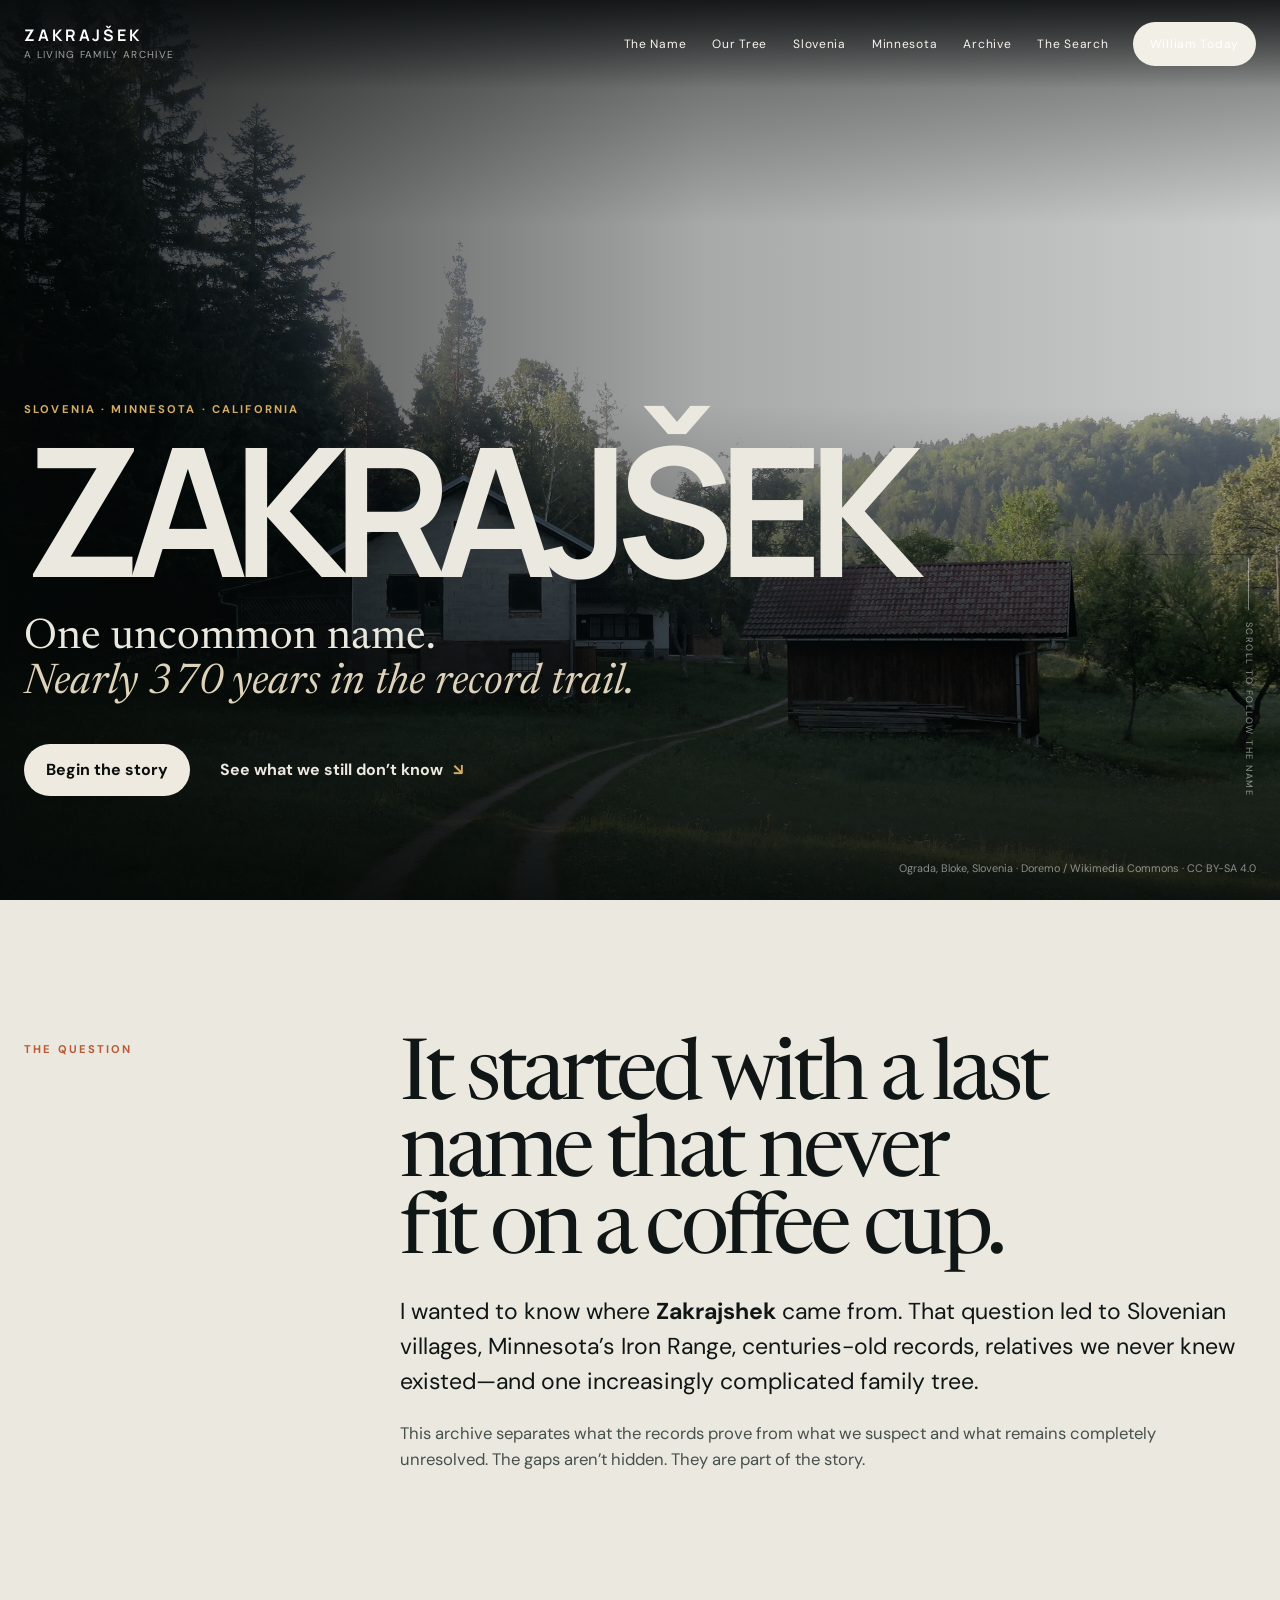
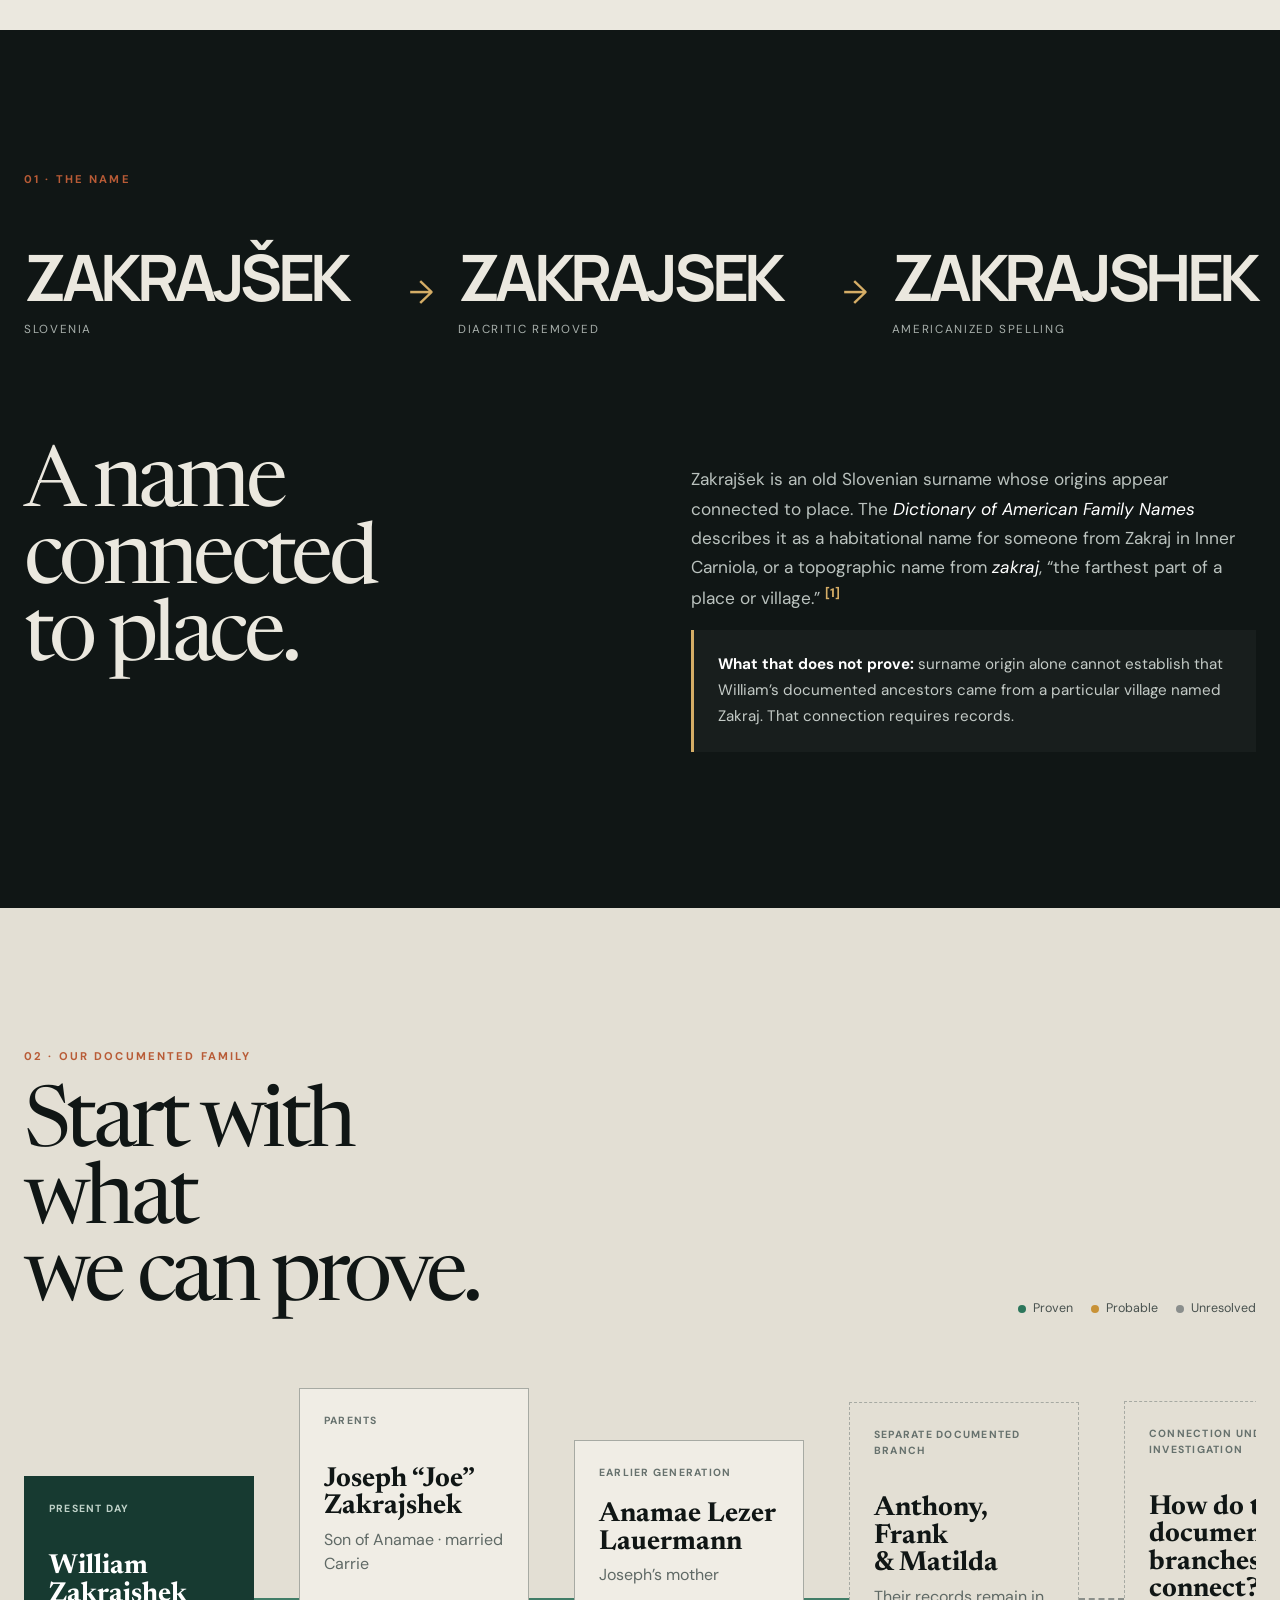
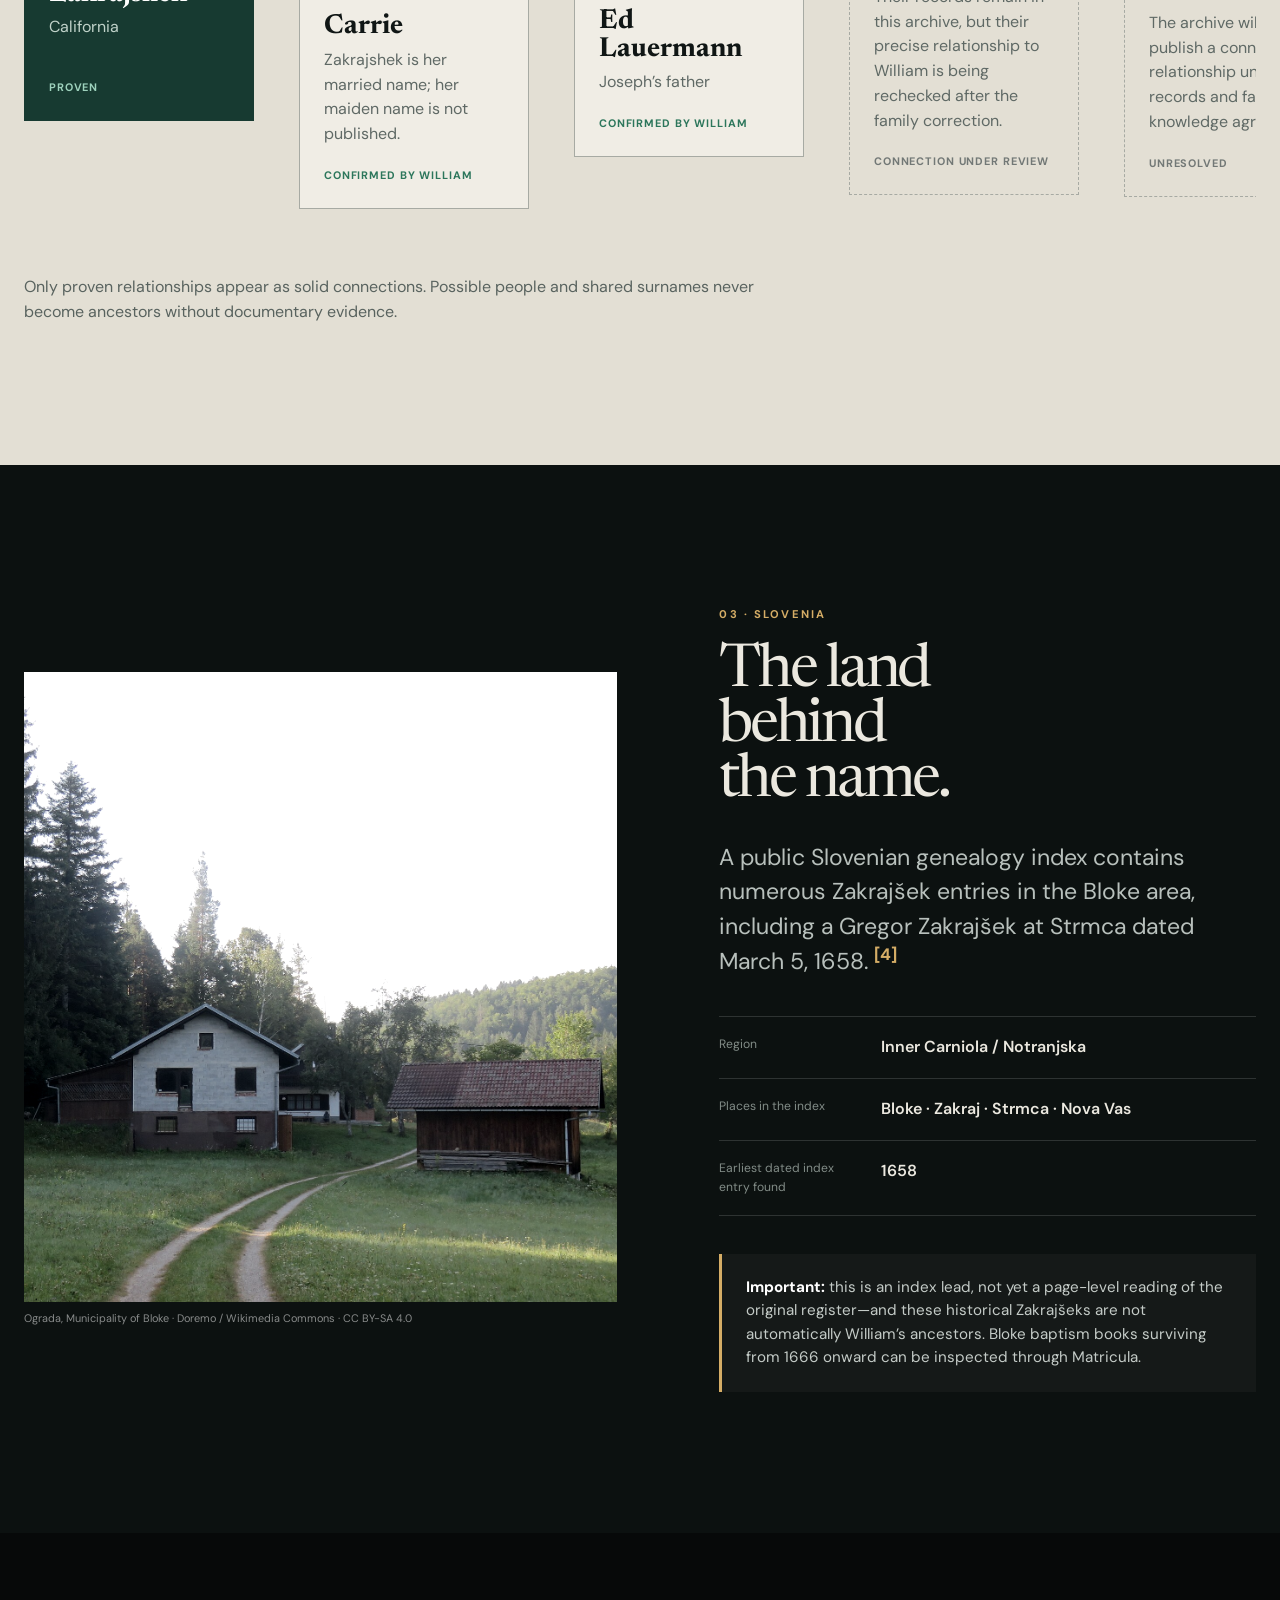
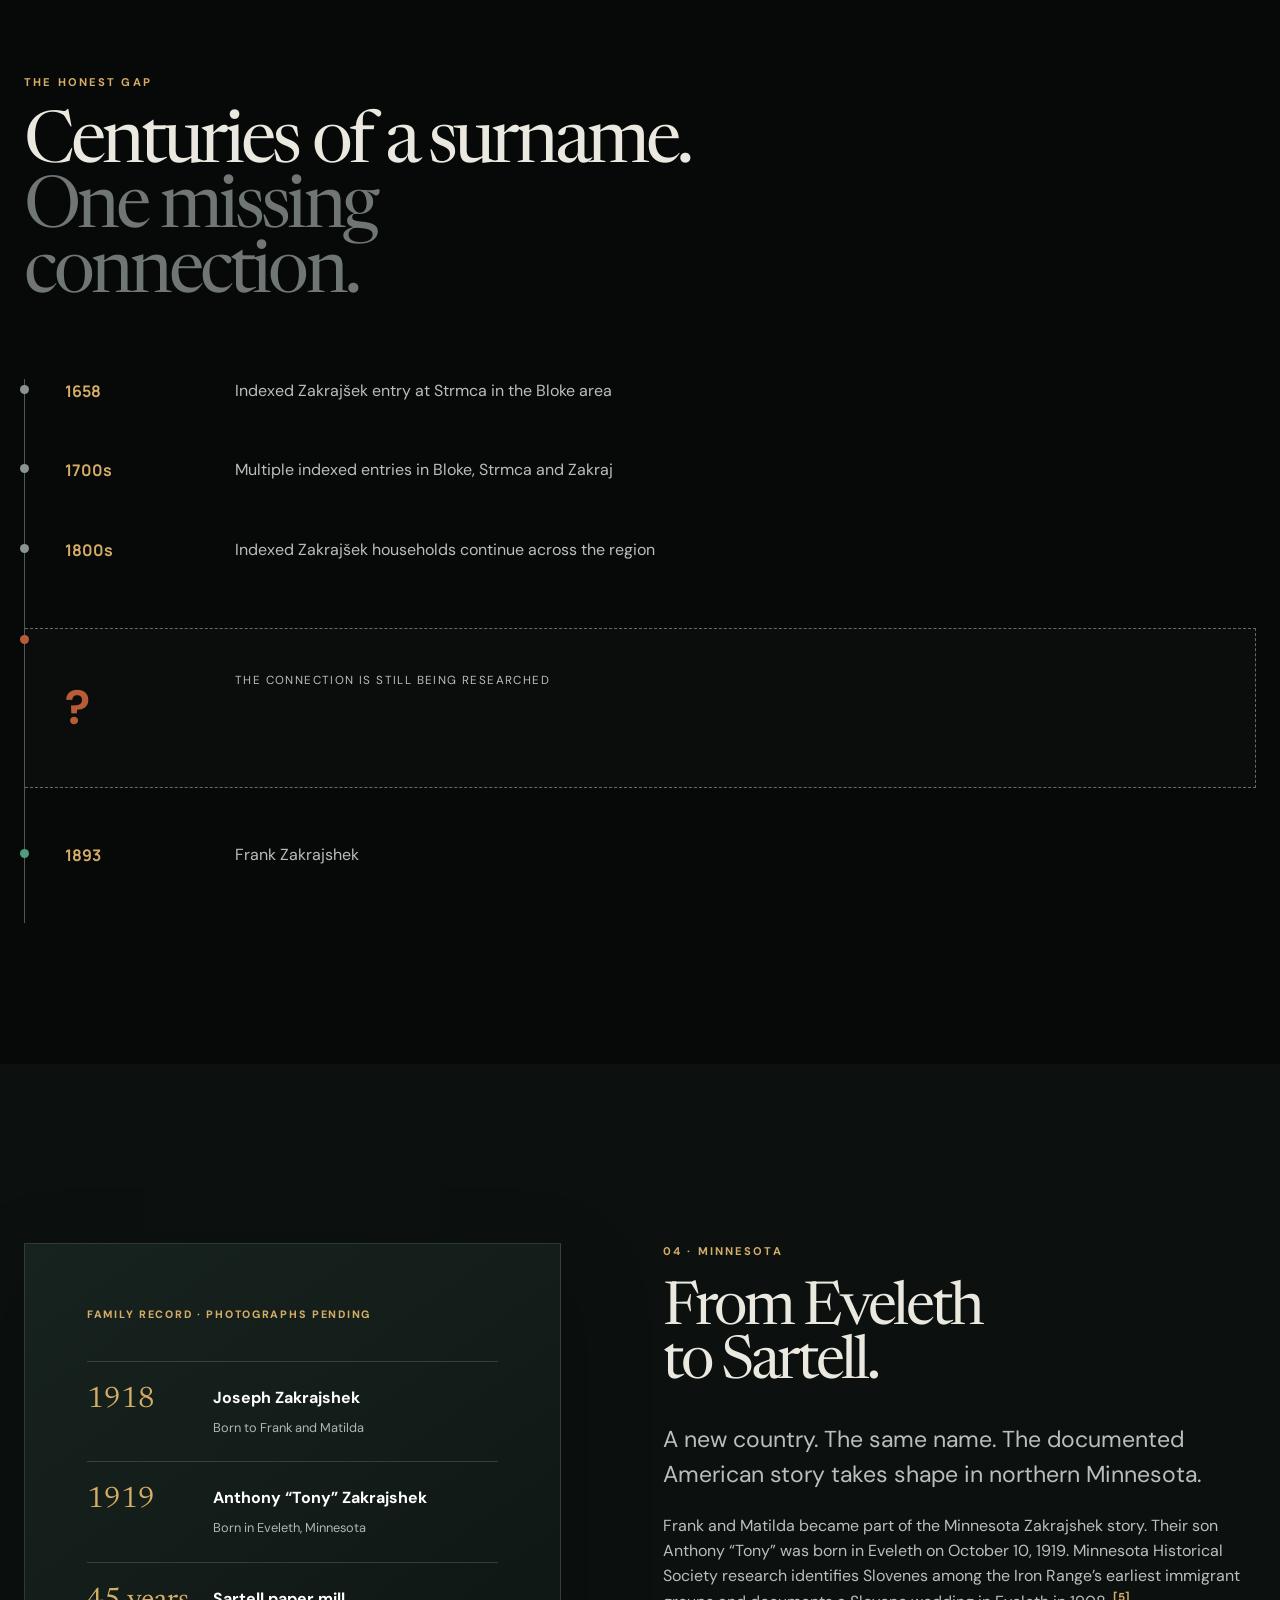
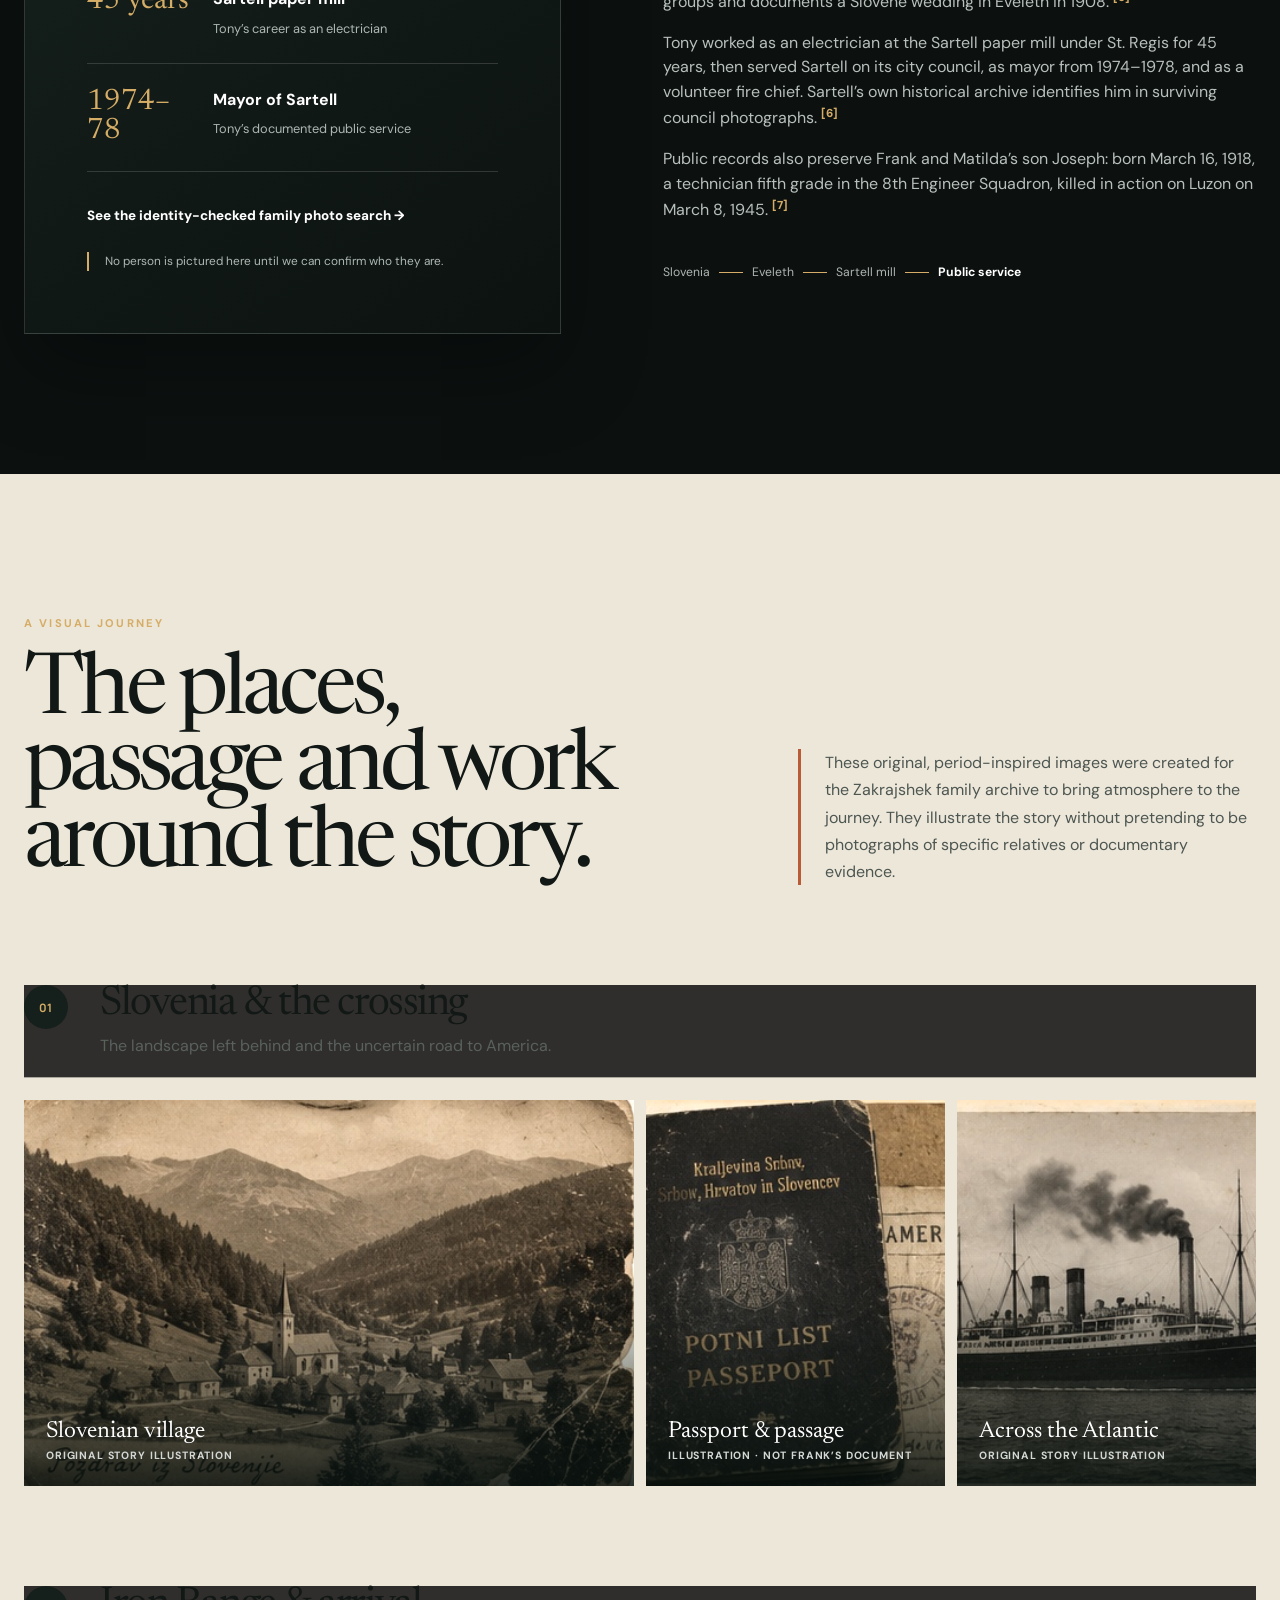
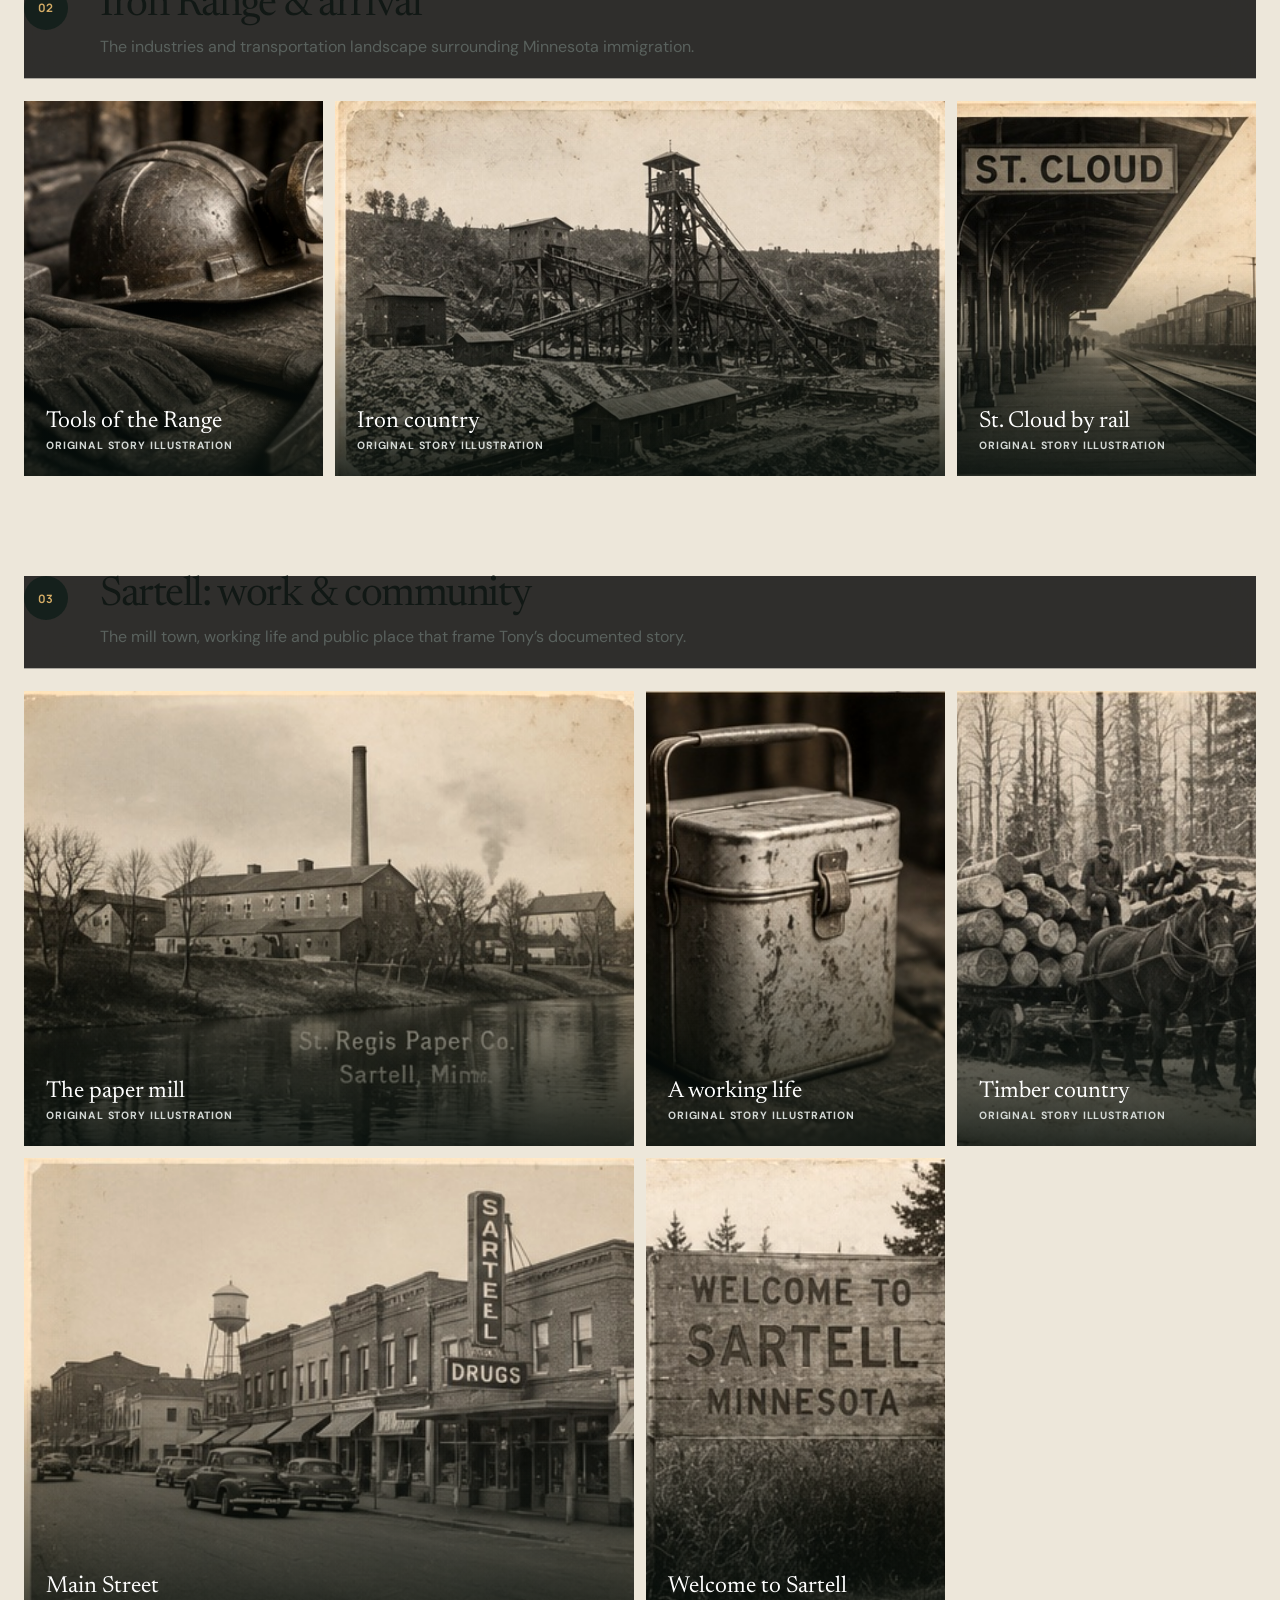
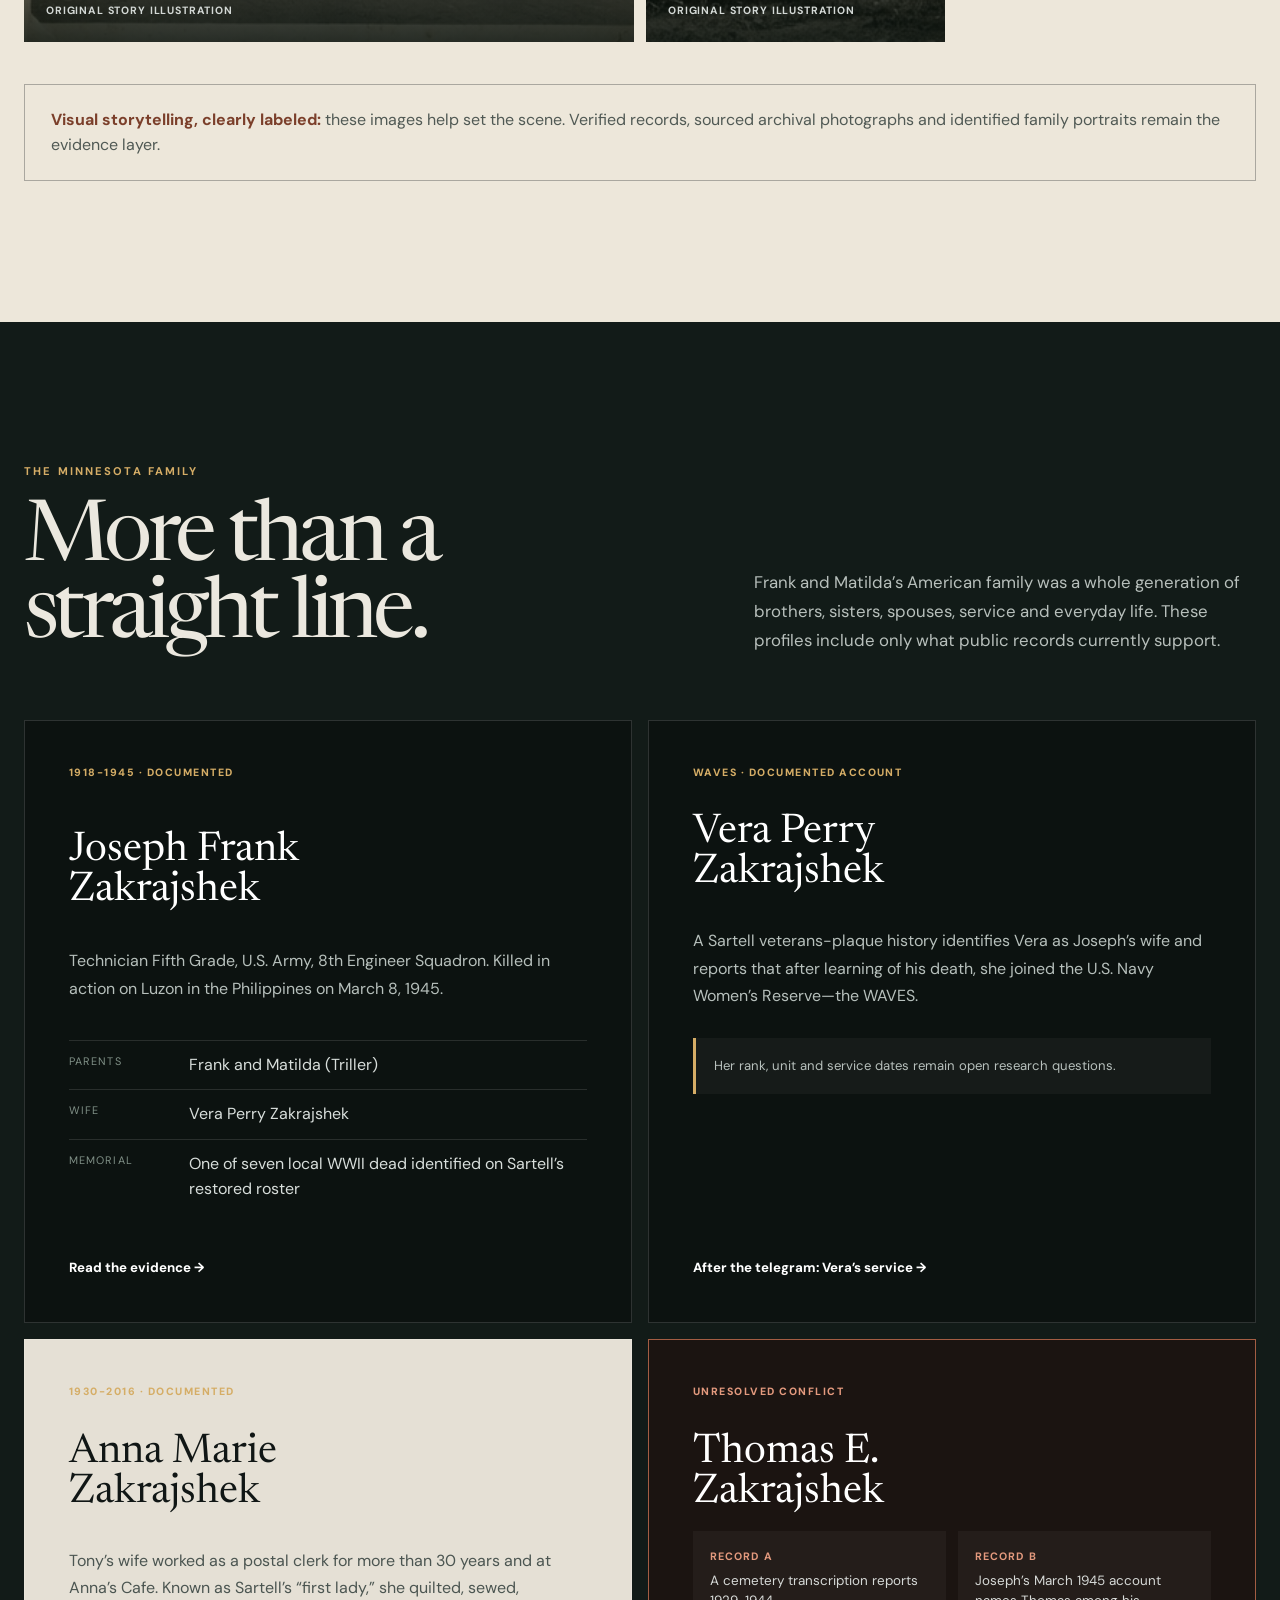
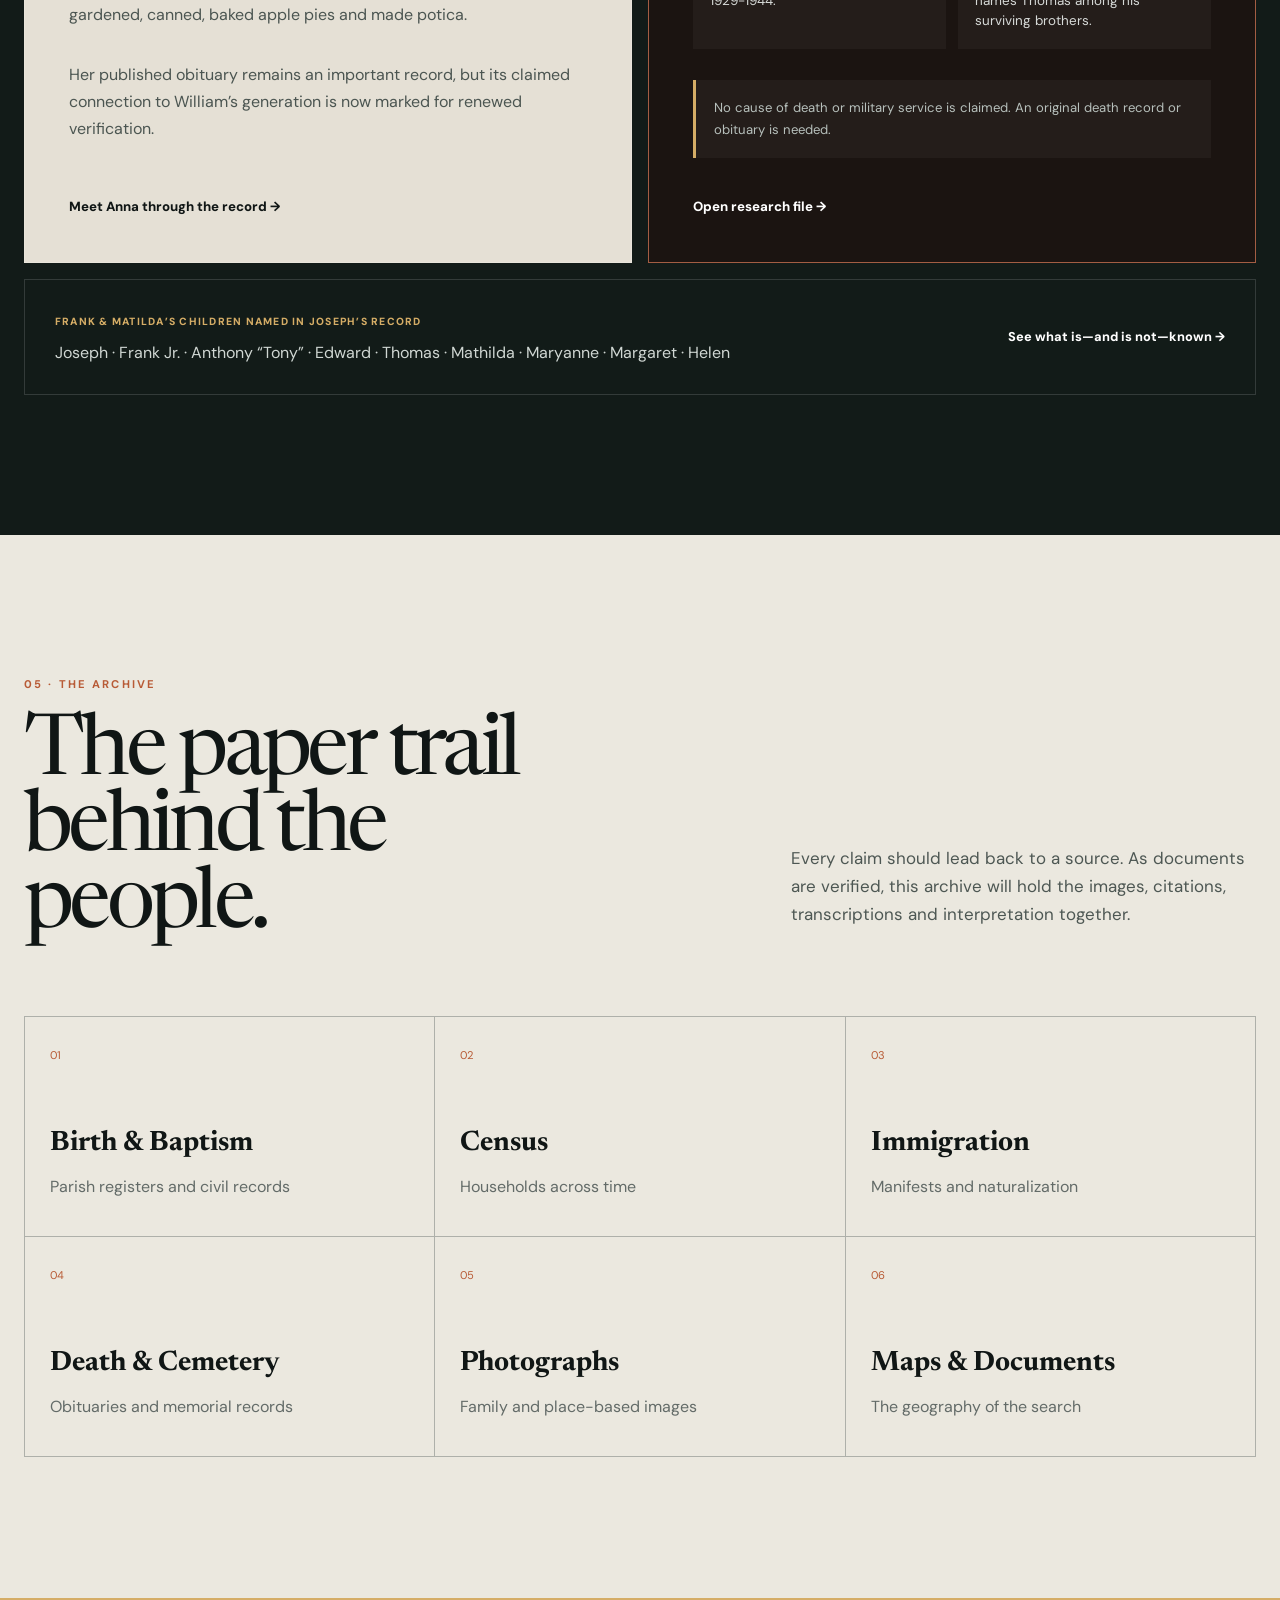
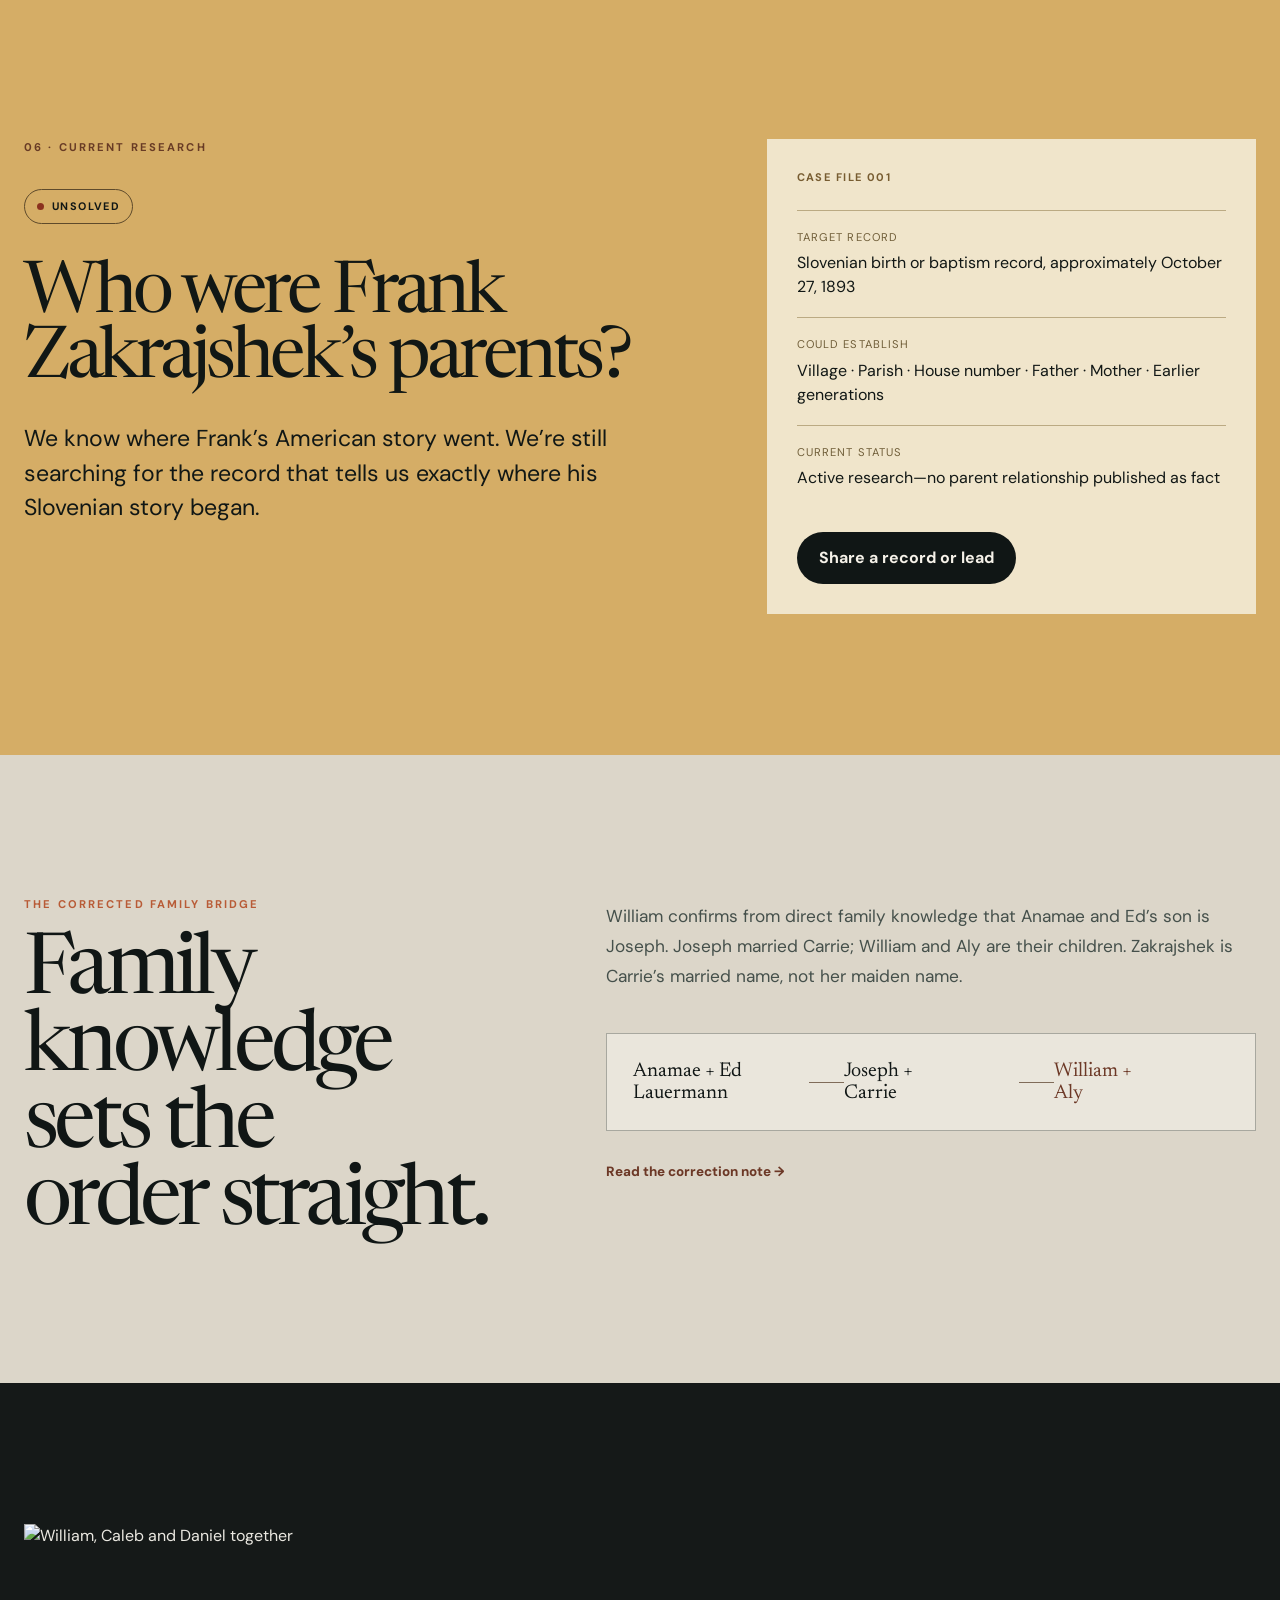
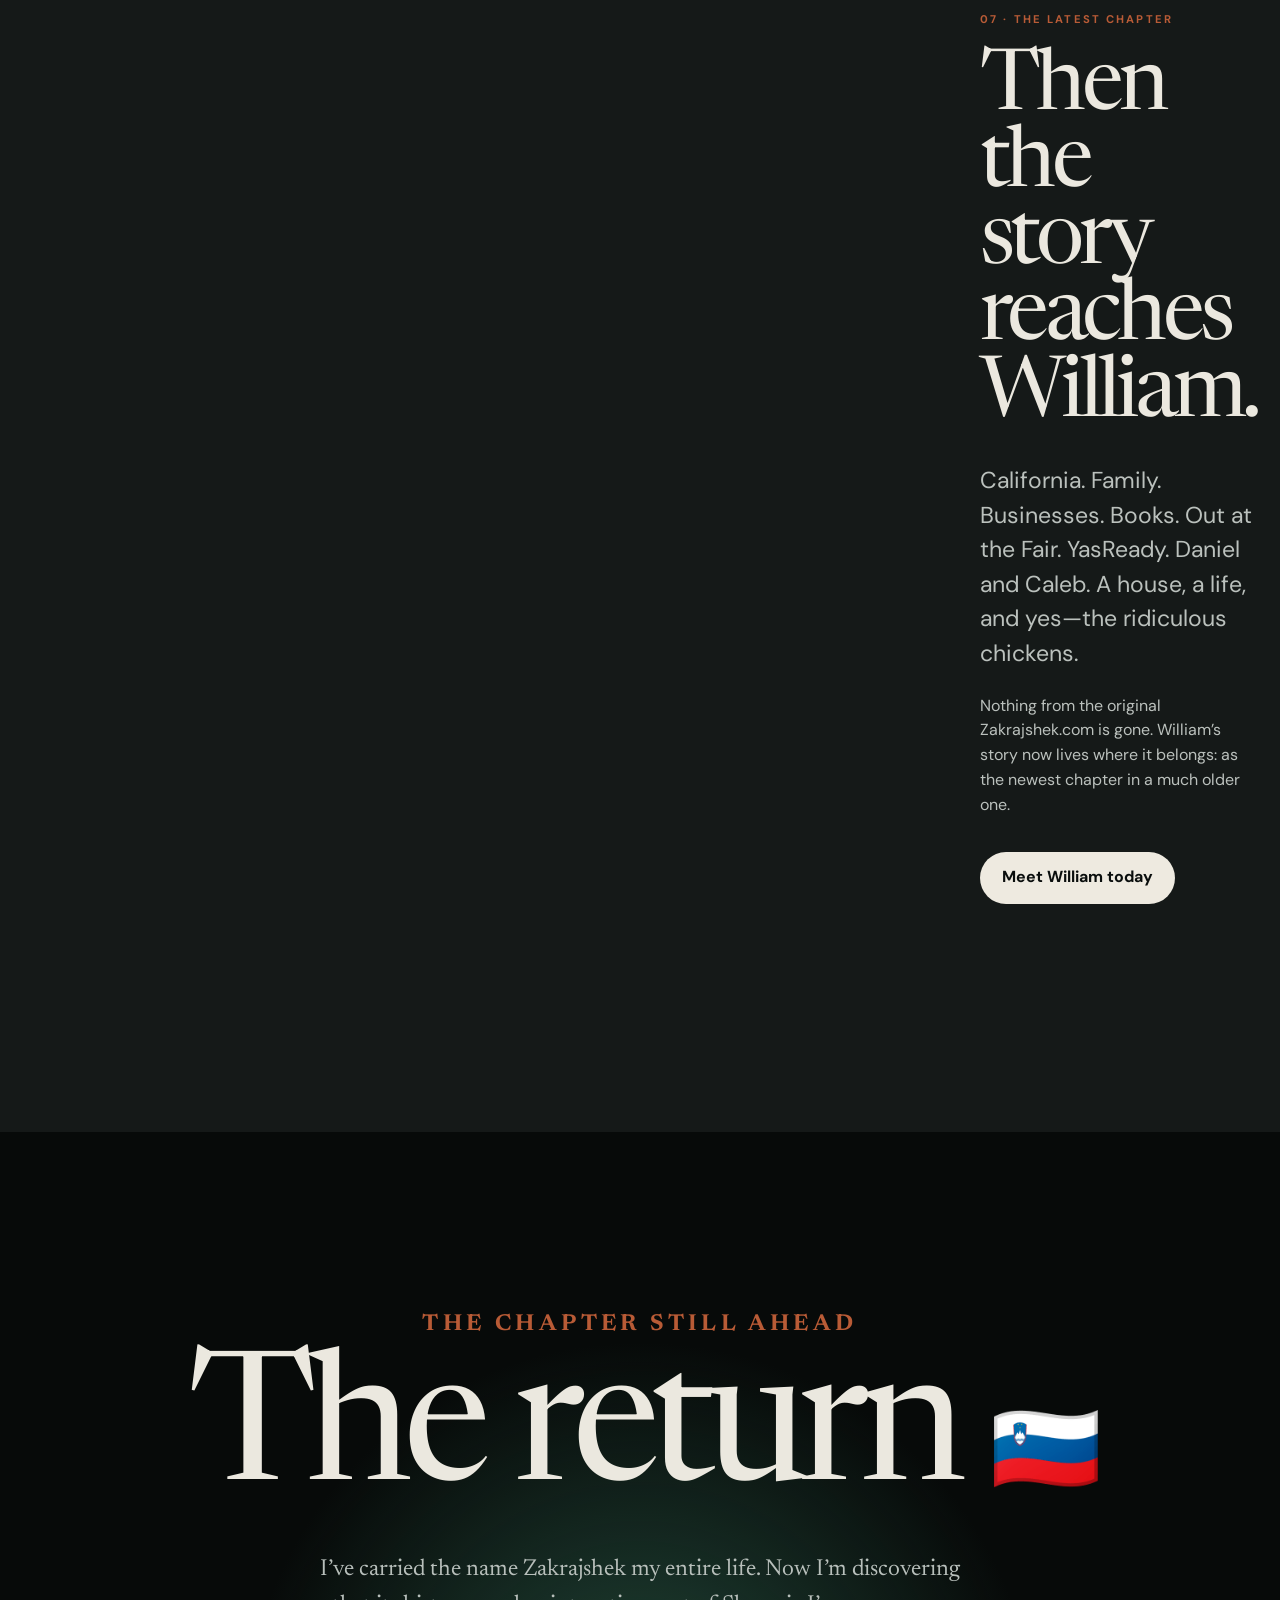
==== commit 25cdccc1: "Refine archive typography and responsive UI" ====
--- a/index.html
+++ b/index.html
@@ -19,7 +19,7 @@
   <link rel="preconnect" href="https://fonts.googleapis.com">
   <link rel="preconnect" href="https://fonts.gstatic.com" crossorigin>
   <link href="https://fonts.googleapis.com/css2?family=DM+Sans:wght@400;500;600;700&family=Manrope:wght@500;600;700;800&family=Newsreader:ital,opsz,wght@0,6..72,400;1,6..72,400&display=swap" rel="stylesheet">
-  <link href="/assets/site.css?v=9.0" rel="stylesheet">
+  <link href="/assets/site.css?v=9.2" rel="stylesheet">
   <script type="application/ld+json">{"@context":"https://schema.org","@type":"WebSite","name":"Zakrajshek","url":"https://zakrajshek.com/","description":"A living family archive created and maintained by William Zakrajshek."}</script>
 </head>
 <body class="roots-site">
@@ -43,7 +43,7 @@
       <div class="roots-hero-shade"></div>
       <div class="roots-hero-content">
         <p class="roots-overline">Slovenia · Minnesota · California</p>
-        <h1 id="hero-title">ZAKRAJ<span>Š</span>EK</h1>
+        <h1 id="hero-title">ZAKRAJŠEK</h1>
         <p class="roots-deck">One uncommon name.<br><em>Nearly 370 years in the record trail.</em></p>
         <div class="roots-hero-actions"><a class="roots-button light" href="#story-start">Begin the story</a><a class="roots-text-link" href="#search">See what we still don’t know <span>↘</span></a></div>
       </div>
--- a/assets/site.css
+++ b/assets/site.css
@@ -341,6 +341,9 @@
 .priority-board ol{display:grid;grid-template-columns:1fr 1fr;gap:0 40px;margin:30px 0 0;padding-left:22px}
 .priority-board li{padding:14px 0;border-bottom:1px solid #ffffff1d;color:#cad1cd;line-height:1.5}
 @media(max-width:700px){.priority-board ol{grid-template-columns:1fr}}
+.visual-journey{overflow:hidden;background:#ede7da;color:#111815}.visual-journey-head{display:grid;grid-template-columns:1.1fr .75fr;gap:clamp(36px,8vw,110px);align-items:end}.visual-journey-head h2{max-width:12ch!important;margin-bottom:0}.visual-journey-head>p{margin:0;padding-left:24px;border-left:3px solid var(--rust);color:#4d5651;font-size:1rem;line-height:1.7}.journey-group{margin-top:clamp(56px,8vw,100px)}.journey-group>header{display:grid;grid-template-columns:56px 1fr;gap:20px;align-items:start;margin-bottom:22px;padding-bottom:18px;border-bottom:1px solid #aaa79f}.journey-group>header>span{display:grid;place-items:center;width:44px;height:44px;border-radius:50%;background:#15201c;color:var(--gold);font:700 .72rem Manrope,sans-serif}.journey-group h3{margin:0;font:400 clamp(2rem,3.2vw,3.4rem)/1 Newsreader,serif;letter-spacing:-.035em}.journey-group header p{margin:8px 0 0;color:#59615d}.journey-grid{display:grid;grid-template-columns:repeat(4,minmax(0,1fr));gap:12px}.journey-card{position:relative;grid-column:span 1;margin:0;overflow:hidden;min-height:340px;background:#18211e}.journey-card.wide{grid-column:span 2}.journey-card img{width:100%;height:100%;min-height:340px;object-fit:cover;filter:sepia(.08) contrast(1.03);transition:transform .7s ease}.journey-card:hover img{transform:scale(1.025)}.journey-card:after{content:"";position:absolute;inset:45% 0 0;background:linear-gradient(transparent,#07100ddd)}.journey-card figcaption{position:absolute;z-index:1;right:0;bottom:0;left:0;padding:22px;color:#fff}.journey-card figcaption strong{display:block;font:400 1.45rem Newsreader,serif}.journey-card figcaption span{display:block;margin-top:5px;color:#d3d8d5;font-size:.66rem;font-weight:700;letter-spacing:.08em;text-transform:uppercase}.journey-disclosure{margin:42px 0 0;padding:22px 26px;border:1px solid #aaa79f;color:#505954;line-height:1.6}.journey-disclosure strong{color:#7b3f2a}.roots-site h1,.roots-site h2,.roots-site h3{text-wrap:balance}.person-card h3{overflow-wrap:anywhere}.family-line{align-items:stretch}.family-line .person-card{display:flex;flex-direction:column;justify-content:center}.roots-site .section-title-row h2{max-width:12ch}.roots-site .family-story-card h3{max-width:14ch}
+@media(max-width:850px){.visual-journey-head{grid-template-columns:1fr}.visual-journey-head>p{padding:18px 0 0;border-left:0;border-top:2px solid var(--rust)}.journey-grid{grid-template-columns:repeat(2,minmax(0,1fr))}.journey-card,.journey-card.wide{grid-column:span 1}.journey-card{min-height:300px}.journey-card img{min-height:300px}.bridge-line{display:flex;flex-direction:column;align-items:stretch;gap:0;padding:0;border:0;background:transparent}.bridge-line span,.bridge-line strong{padding:18px 20px;border:1px solid #a8a89f;background:#eae6dc;font-size:1.15rem;text-align:center}.bridge-line i{width:1px;height:24px;margin:auto;border:0;background:#806c59}.family-line .person-card{padding:28px 24px}.family-line .person-card h3{font-size:clamp(1.65rem,8vw,2.3rem);line-height:1.02}.family-line .line-link{height:32px}.roots-site .section-title-row{gap:28px}}
+@media(max-width:520px){.journey-grid{display:flex;overflow-x:auto;gap:10px;margin-right:calc(var(--page-gutter)*-1);padding-right:var(--page-gutter);scroll-snap-type:x mandatory}.journey-card,.journey-card.wide{flex:0 0 82vw;min-height:360px;scroll-snap-align:start}.journey-card img{min-height:360px}.journey-group>header{grid-template-columns:44px 1fr;gap:14px}.journey-group h3{font-size:2rem}.visual-journey-head h2{font-size:clamp(2.65rem,13vw,3.65rem)!important}.family-stories-head h2,.maternal-bridge h2,.research-addendum>.roots-wrap>h2{font-size:clamp(2.65rem,13vw,3.65rem)!important;line-height:.96}.family-story-card{padding:27px 22px}.family-story-card h3{font-size:2.15rem}.conflict-claims{display:block}.conflict-claims p+ p{margin-top:10px}.sibling-band{padding:24px 20px}}
 
 /* v8.8 — connected family stories and evidence conflicts */
 .family-stories{background:#121b18}.family-stories-head{display:grid;grid-template-columns:1fr .8fr;gap:clamp(40px,8vw,110px);align-items:end}.family-stories-head h2{max-width:11ch!important}.family-stories-head>p{margin:0;color:#b8c0bc;font-size:1.05rem;line-height:1.75}.family-story-grid{display:grid;grid-template-columns:repeat(2,minmax(0,1fr));gap:16px;margin-top:64px}.family-story-card{display:flex;flex-direction:column;min-height:420px;padding:clamp(26px,4vw,44px);border:1px solid #ffffff24;background:#0c1210}.family-story-card>span{color:var(--gold);font-size:.66rem;font-weight:800;letter-spacing:.14em;text-transform:uppercase}.family-story-card h3{margin:32px 0 18px;color:#fff;font:400 clamp(2rem,3.2vw,3.25rem)/.98 Newsreader,serif}.family-story-card>p{color:#b7c0bc;line-height:1.7}.family-story-card dl{margin:20px 0 0}.family-story-card dl>div{display:grid;grid-template-columns:100px 1fr;gap:20px;padding:12px 0;border-top:1px solid #ffffff1e}.family-story-card dt{color:#809087;font-size:.68rem;text-transform:uppercase;letter-spacing:.1em}.family-story-card dd{margin:0;color:#d8dedb}.family-story-card>a{margin-top:auto;padding-top:26px;color:#fff;font-size:.83rem;font-weight:800}.family-story-card.anna{background:#e5e0d5;color:#101615}.family-story-card.anna h3,.family-story-card.anna>a{color:#101615}.family-story-card.anna>p{color:#4b5551}.card-caution{padding:17px 18px;border-left:3px solid var(--gold);background:#ffffff0a;font-size:.82rem}.conflict-card{border-color:#a35d43;background:#1b1411}.conflict-card>span{color:#e49a7e}.conflict-claims{display:grid;grid-template-columns:1fr 1fr;gap:12px;margin-bottom:18px}.conflict-claims p{margin:0;padding:17px;background:#ffffff0a;color:#d6d9d7;font-size:.84rem;line-height:1.5}.conflict-claims strong{display:block;margin-bottom:7px;color:#e49a7e;font-size:.67rem;text-transform:uppercase;letter-spacing:.1em}.sibling-band{display:flex;align-items:center;justify-content:space-between;gap:30px;margin-top:16px;padding:28px 30px;border:1px solid #ffffff24}.sibling-band span{color:var(--gold);font-size:.65rem;font-weight:800;text-transform:uppercase;letter-spacing:.12em}.sibling-band p{margin:8px 0 0;color:#d0d7d3}.sibling-band>a{flex:0 0 auto;color:#fff;font-weight:800;font-size:.8rem}.maternal-bridge{background:#dcd6c9;color:#101615}.maternal-bridge-grid{display:grid;grid-template-columns:.85fr 1.15fr;gap:clamp(40px,8vw,110px);align-items:start}.maternal-bridge .chapter-label{color:var(--rust)}.maternal-bridge h2{max-width:11ch!important}.maternal-bridge-grid>div:last-child>p{margin-top:5px;color:#45504b;font-size:1.08rem;line-height:1.75}.maternal-bridge-grid a{color:#6c3826;font-size:.84rem;font-weight:800}.bridge-line{display:grid;grid-template-columns:1fr 35px 1fr 35px 1fr;align-items:center;margin:42px 0 28px;padding:26px;border:1px solid #a8a89f;background:#eae6dc}.bridge-line span,.bridge-line strong{font:400 1.25rem/1.1 Newsreader,serif}.bridge-line i{border-top:1px solid #806c59}.bridge-line strong{color:#6c3826}.research-addendum{background:#d9d4c8;color:#101615}.research-addendum>.roots-wrap>.chapter-label{color:var(--rust)}.research-addendum>.roots-wrap>h2{max-width:12ch!important;margin-bottom:55px}.research-addendum .finding:last-child{border-bottom:1px solid #a9ada5}.finding-state.open{background:#e2c5b9;color:#743c29}.source-conflict{display:grid;grid-template-columns:1fr 1fr;gap:12px;margin-bottom:25px}.source-conflict>div{padding:22px;border:1px solid #a65d43;background:#eee9df}.source-conflict strong{display:block;color:#743c29;font-size:.68rem;letter-spacing:.1em;text-transform:uppercase}.source-conflict p{margin:12px 0 0!important;color:#313936!important;font-size:.9rem!important;line-height:1.55!important}.conflict-status{grid-column:1/-1;margin:0!important;padding:12px 16px;background:#743c29;color:#fff!important;font-size:.68rem!important;font-weight:800;letter-spacing:.12em;text-transform:uppercase}.sibling-list{display:flex;flex-wrap:wrap;gap:8px;margin:26px 0}.sibling-list span{padding:9px 12px;border:1px solid #a9ada5;background:#eeeae1;font-size:.78rem}
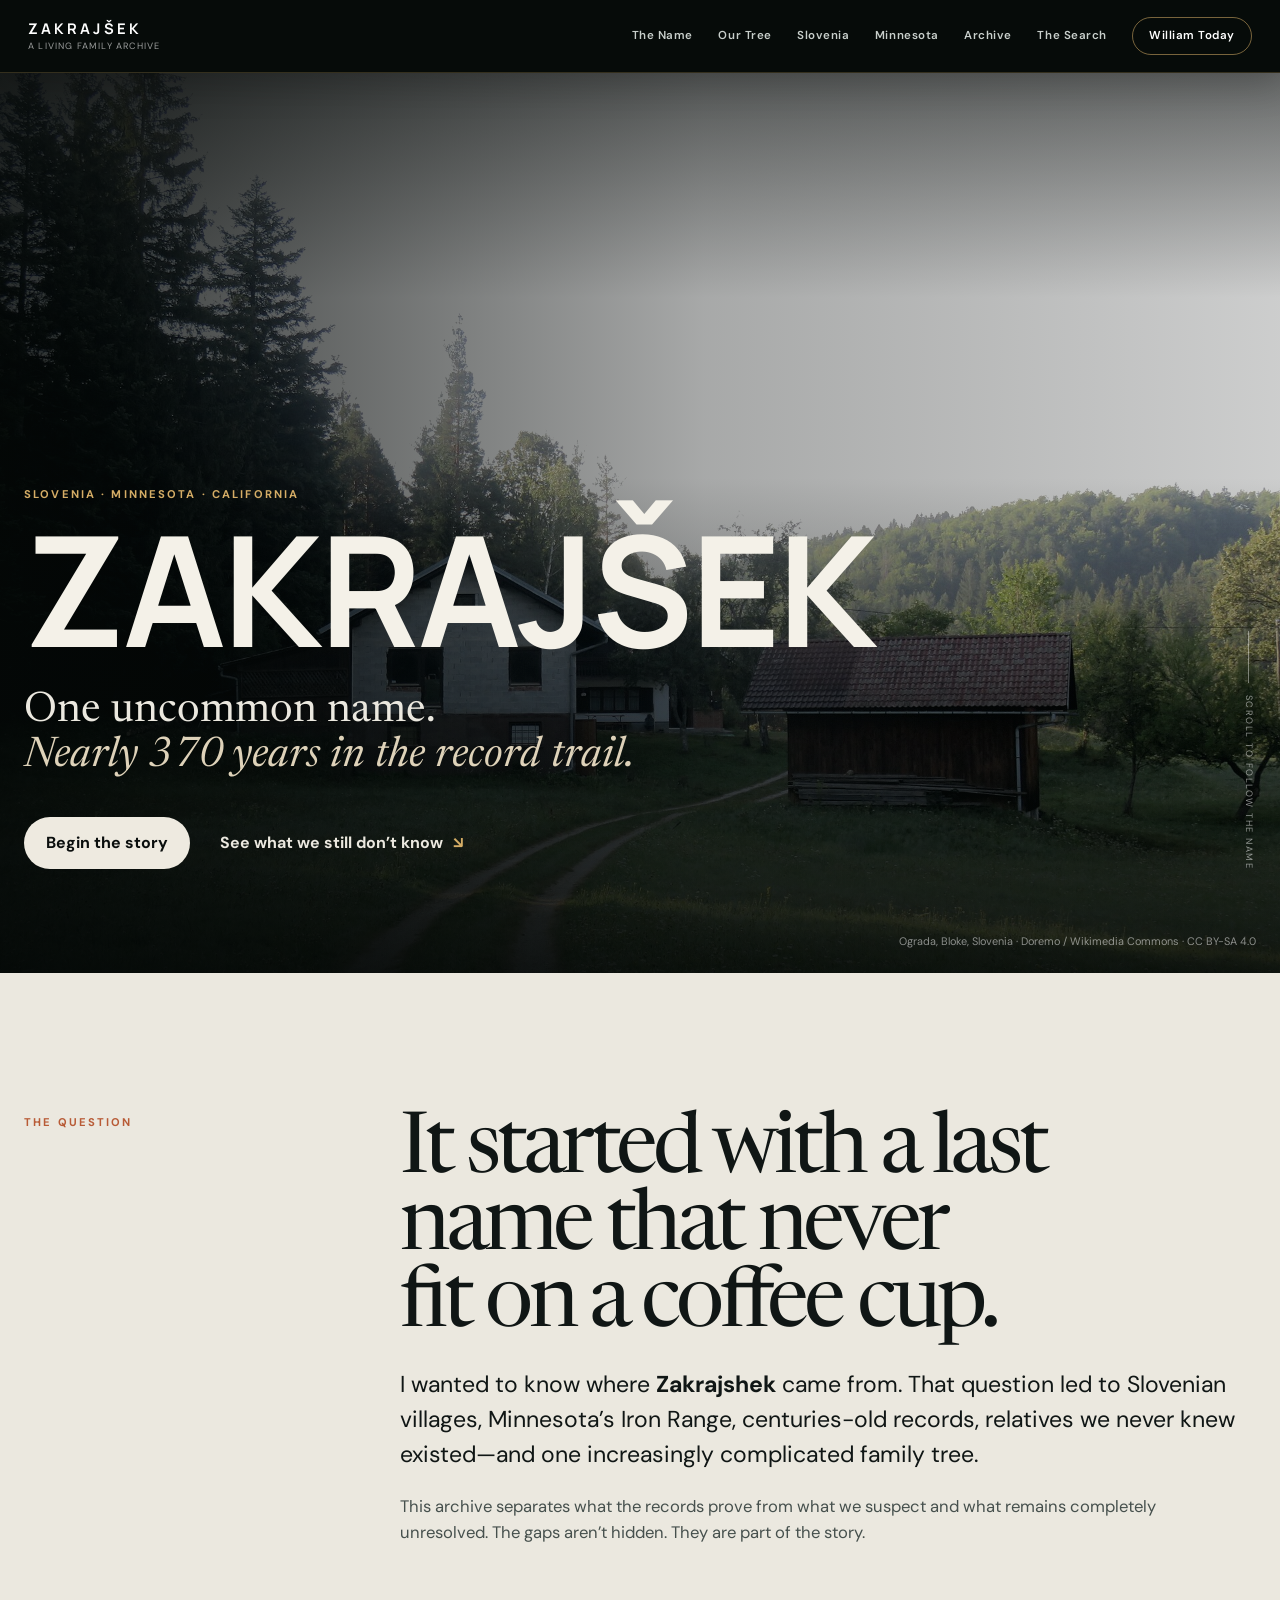
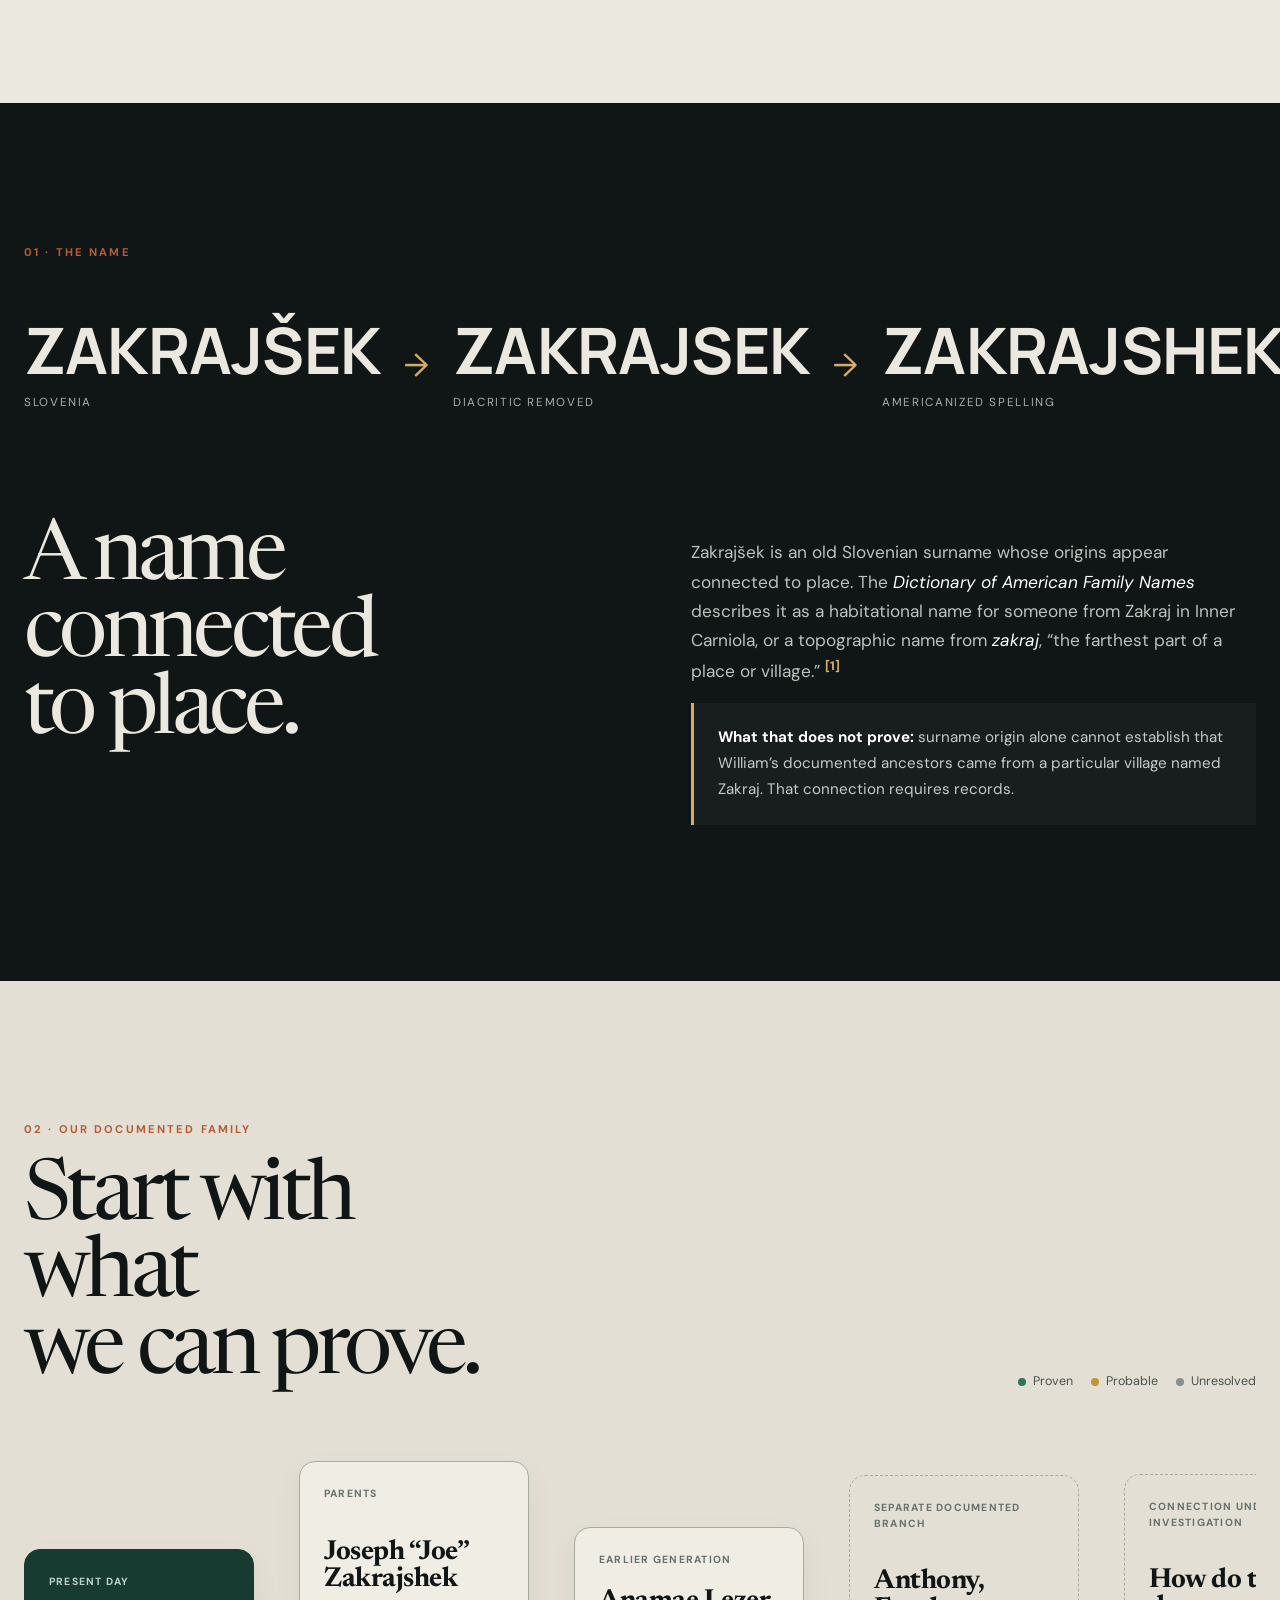
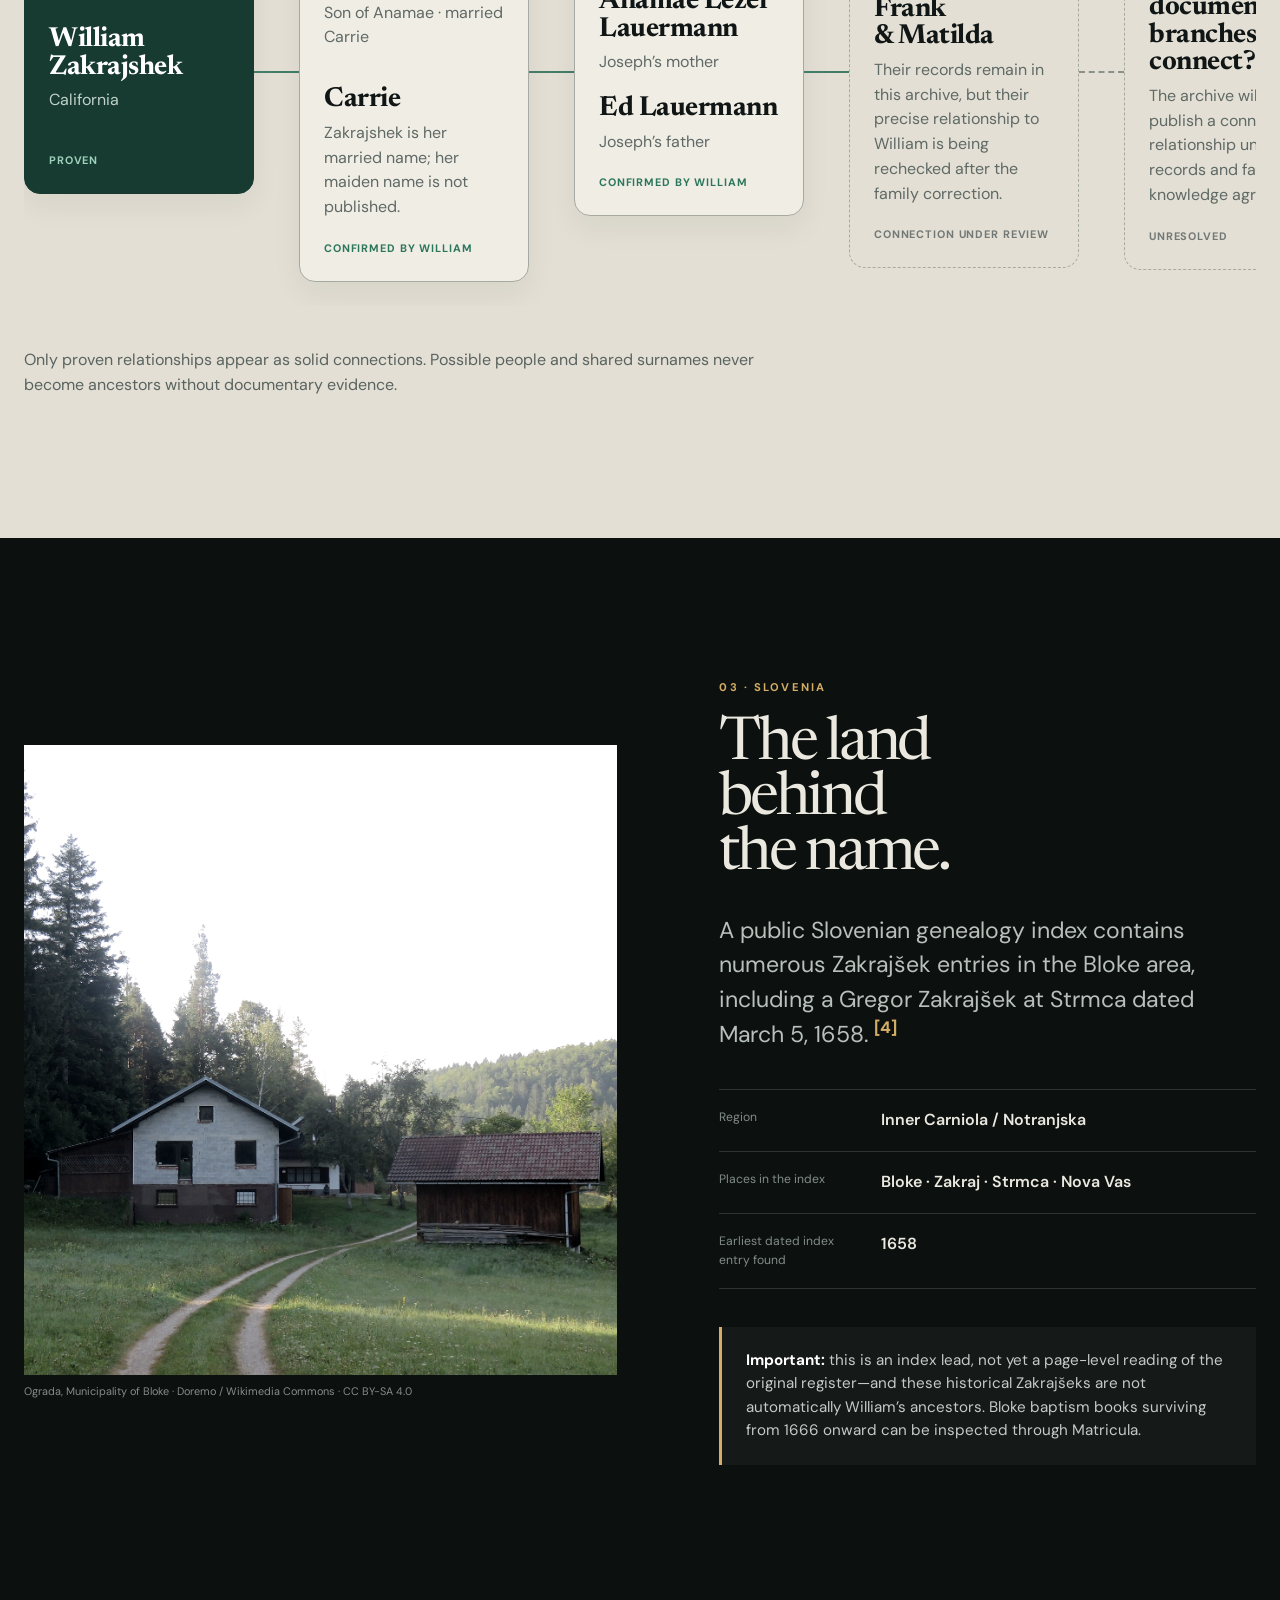
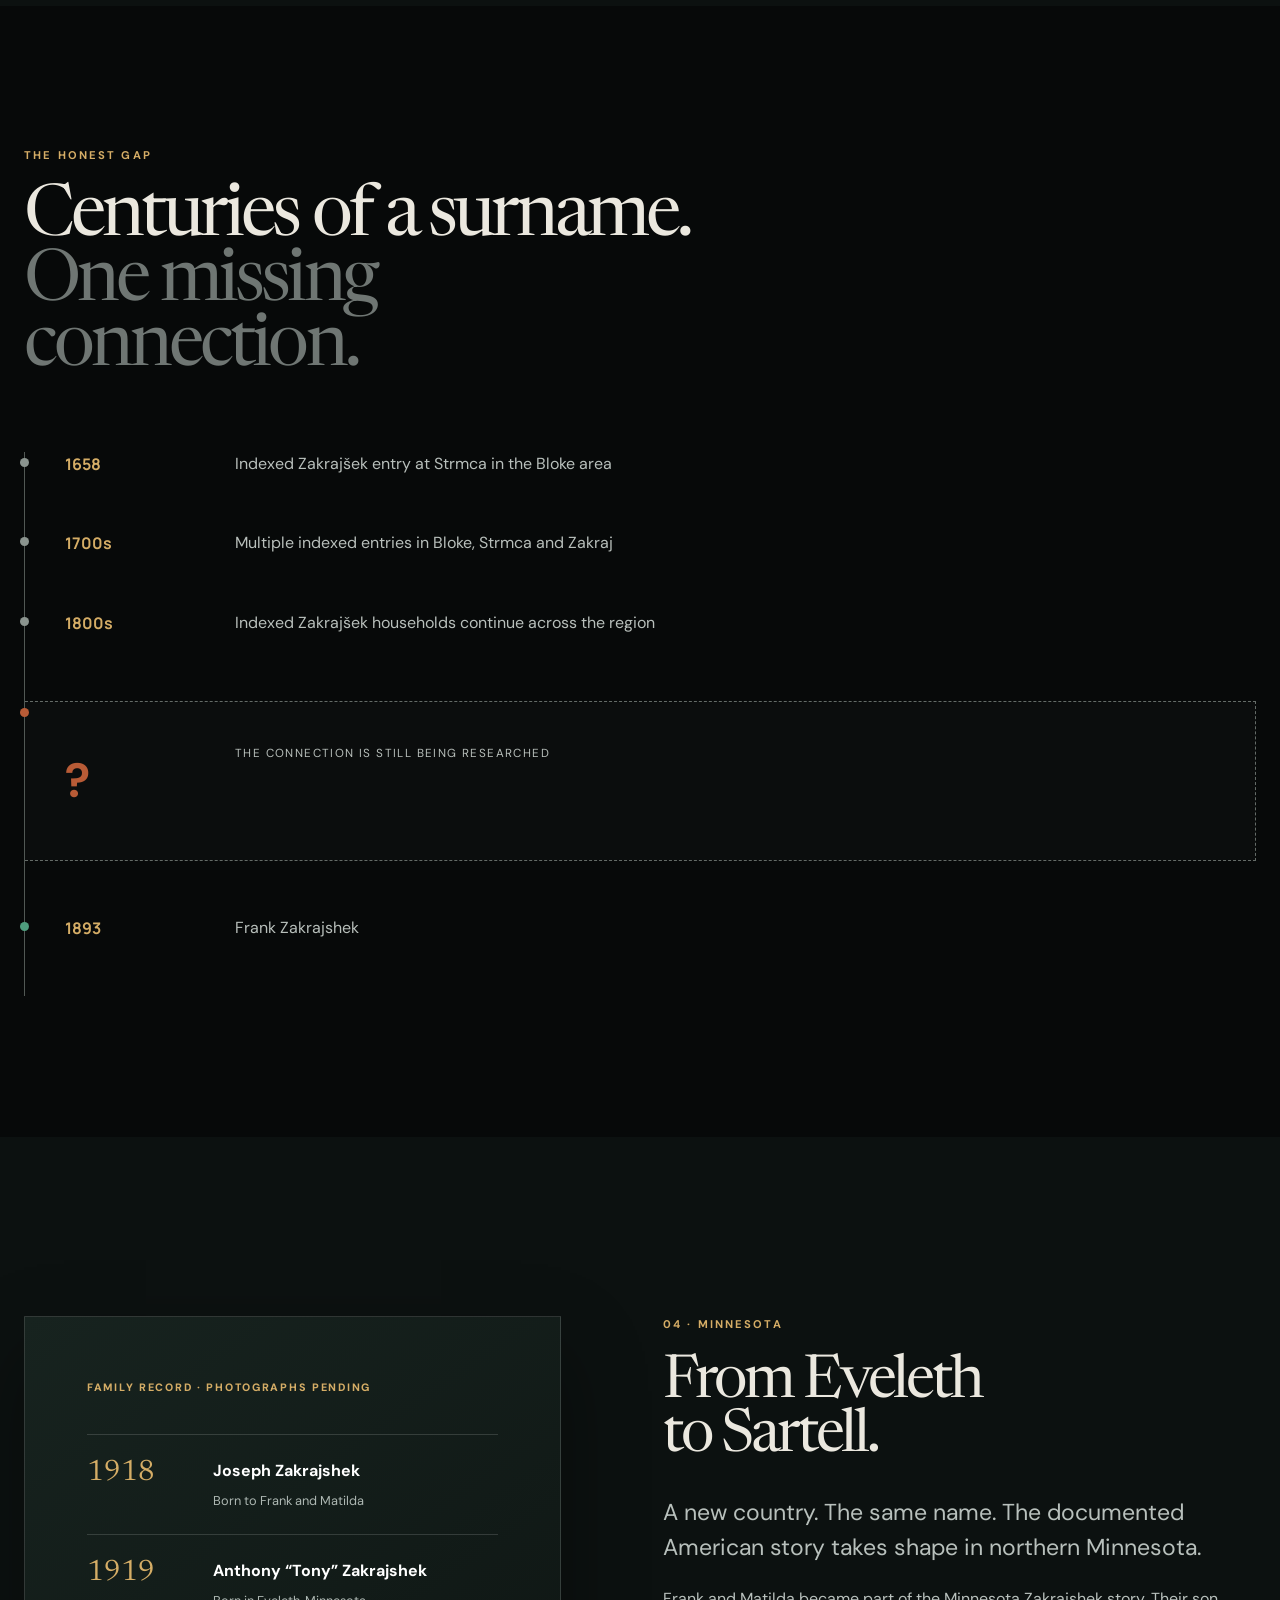
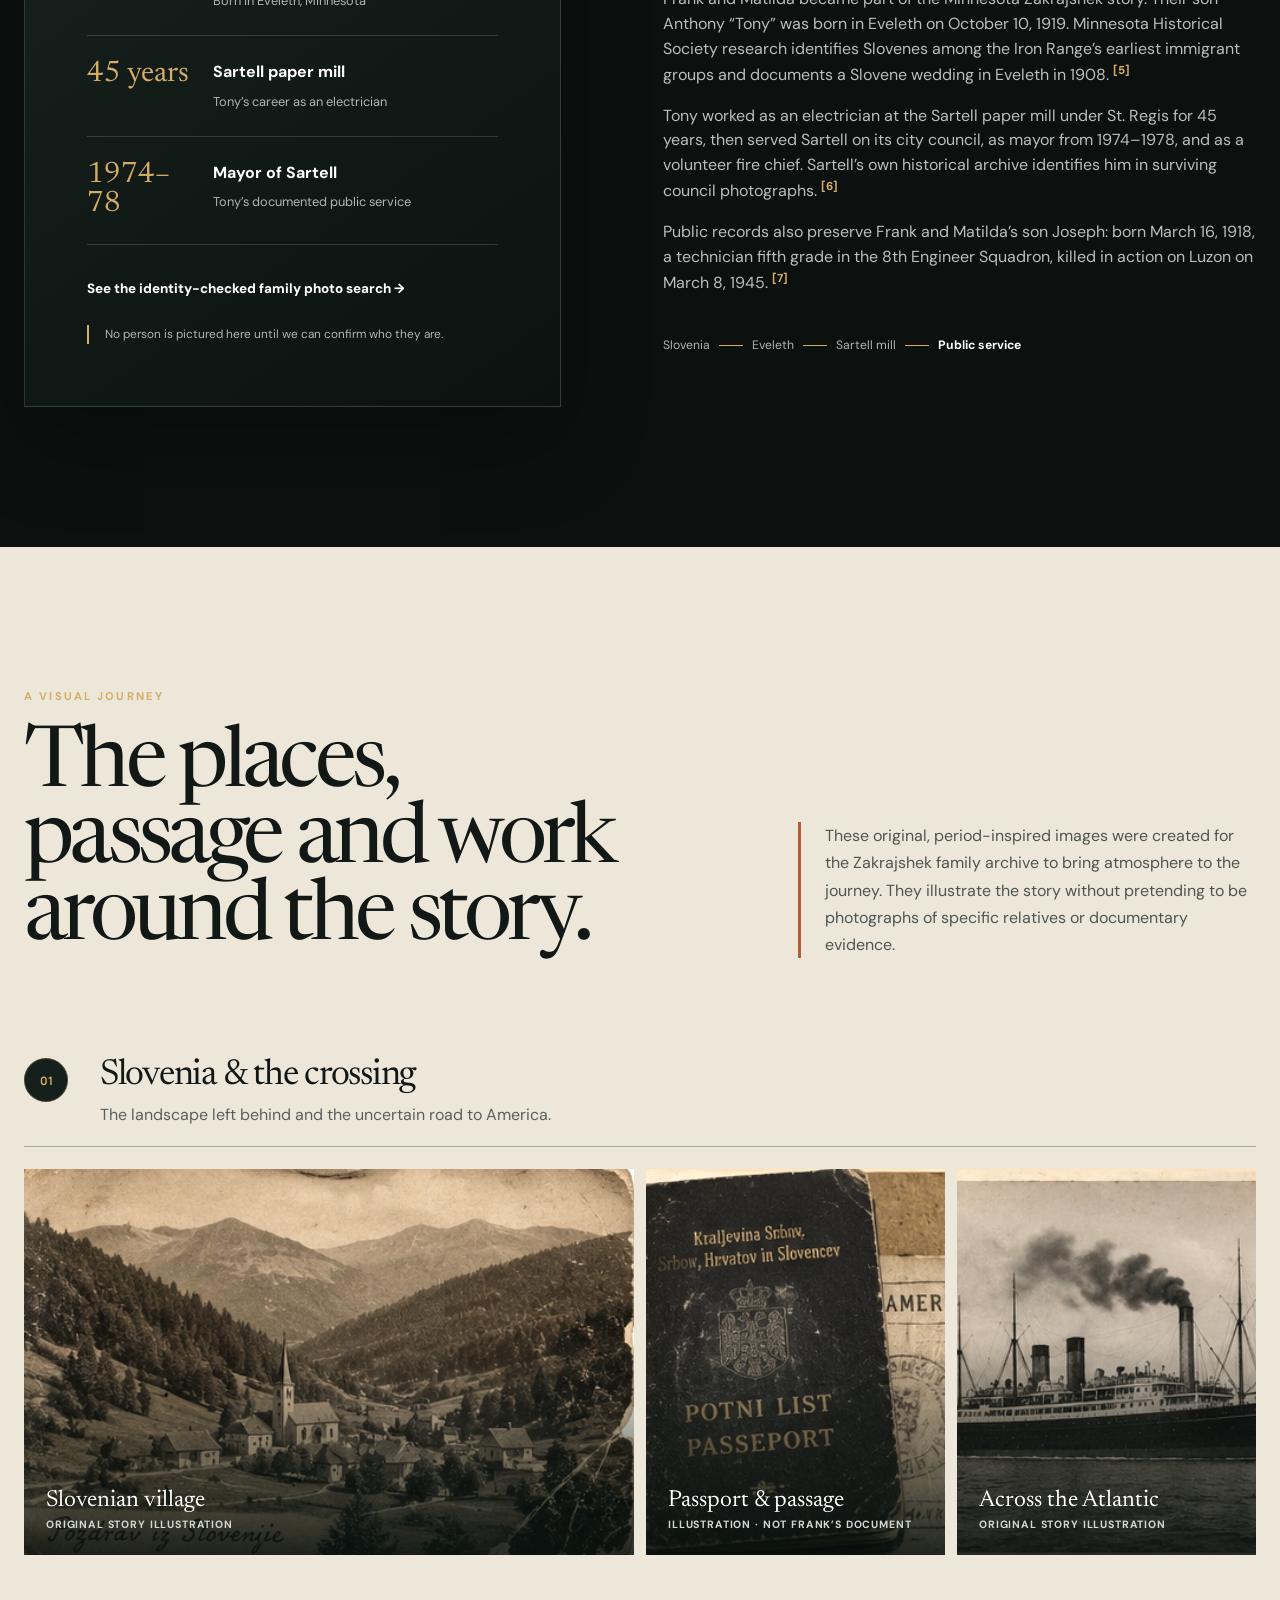
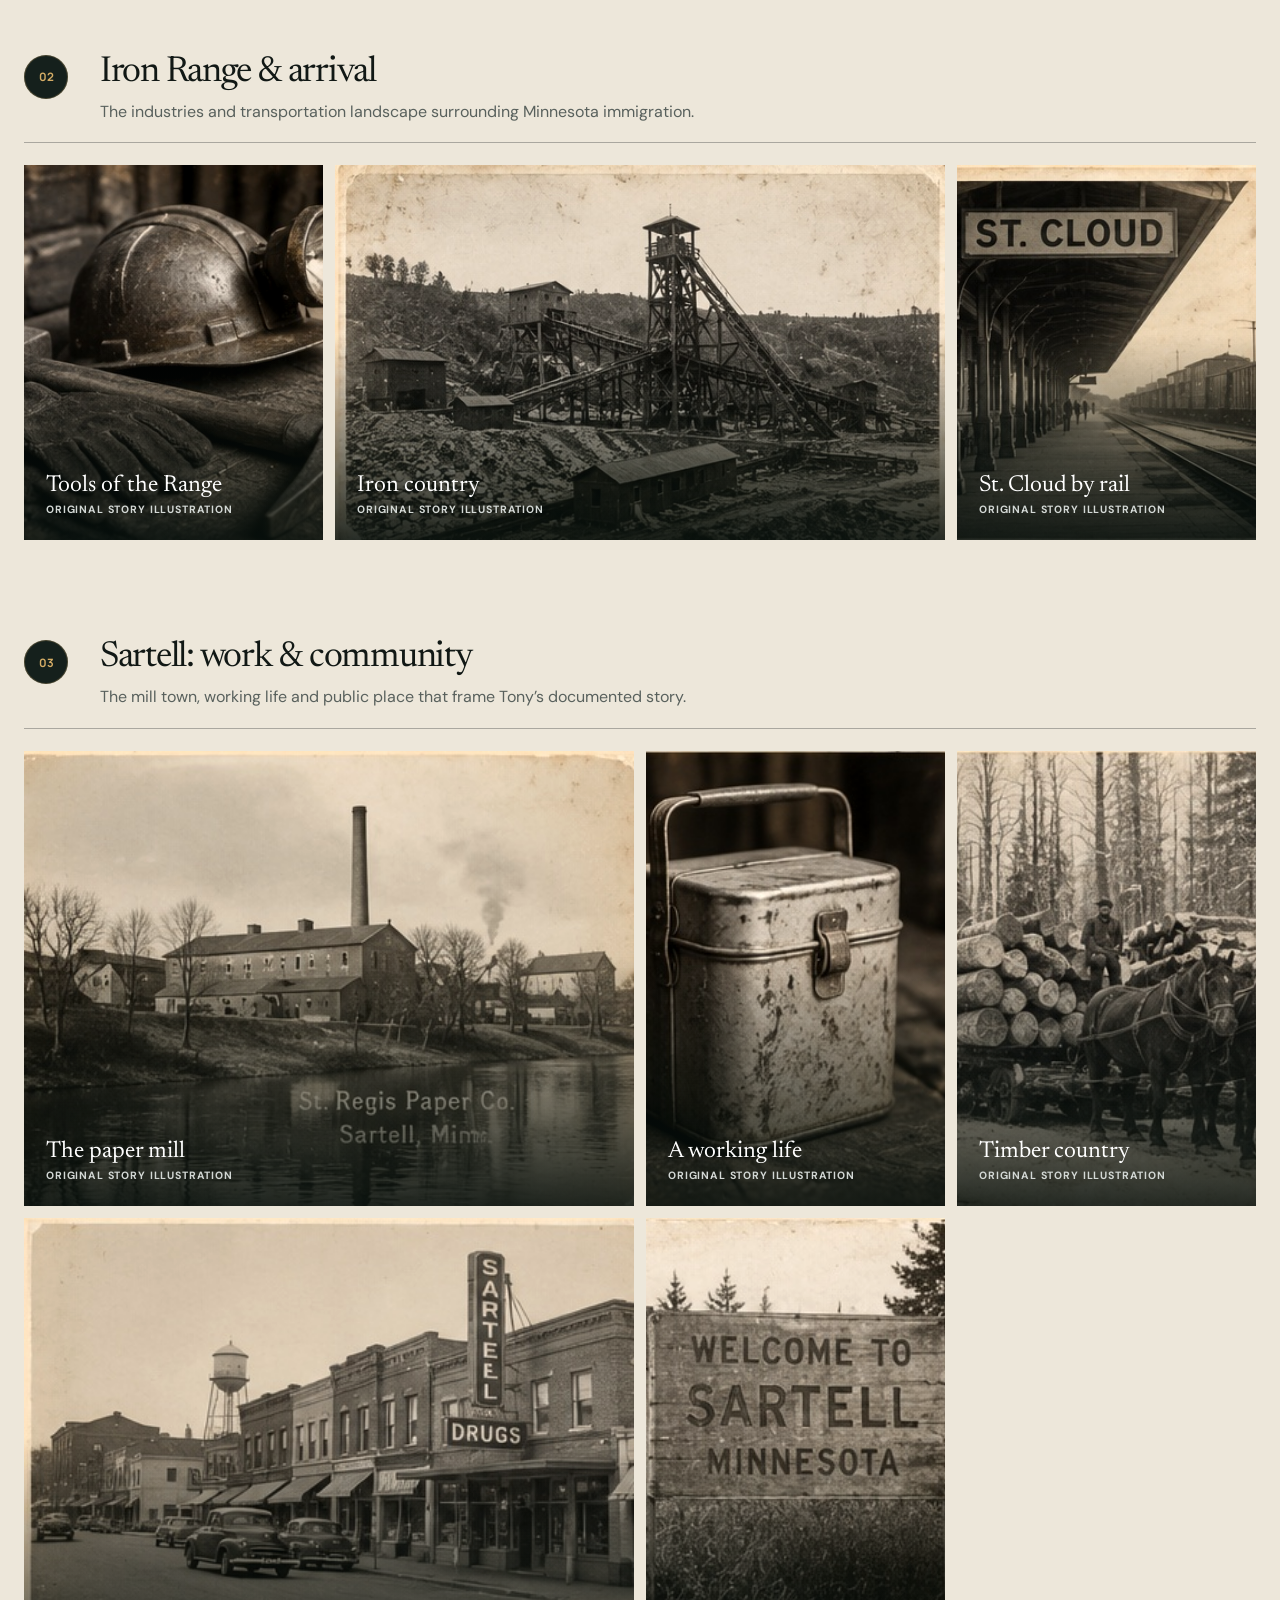
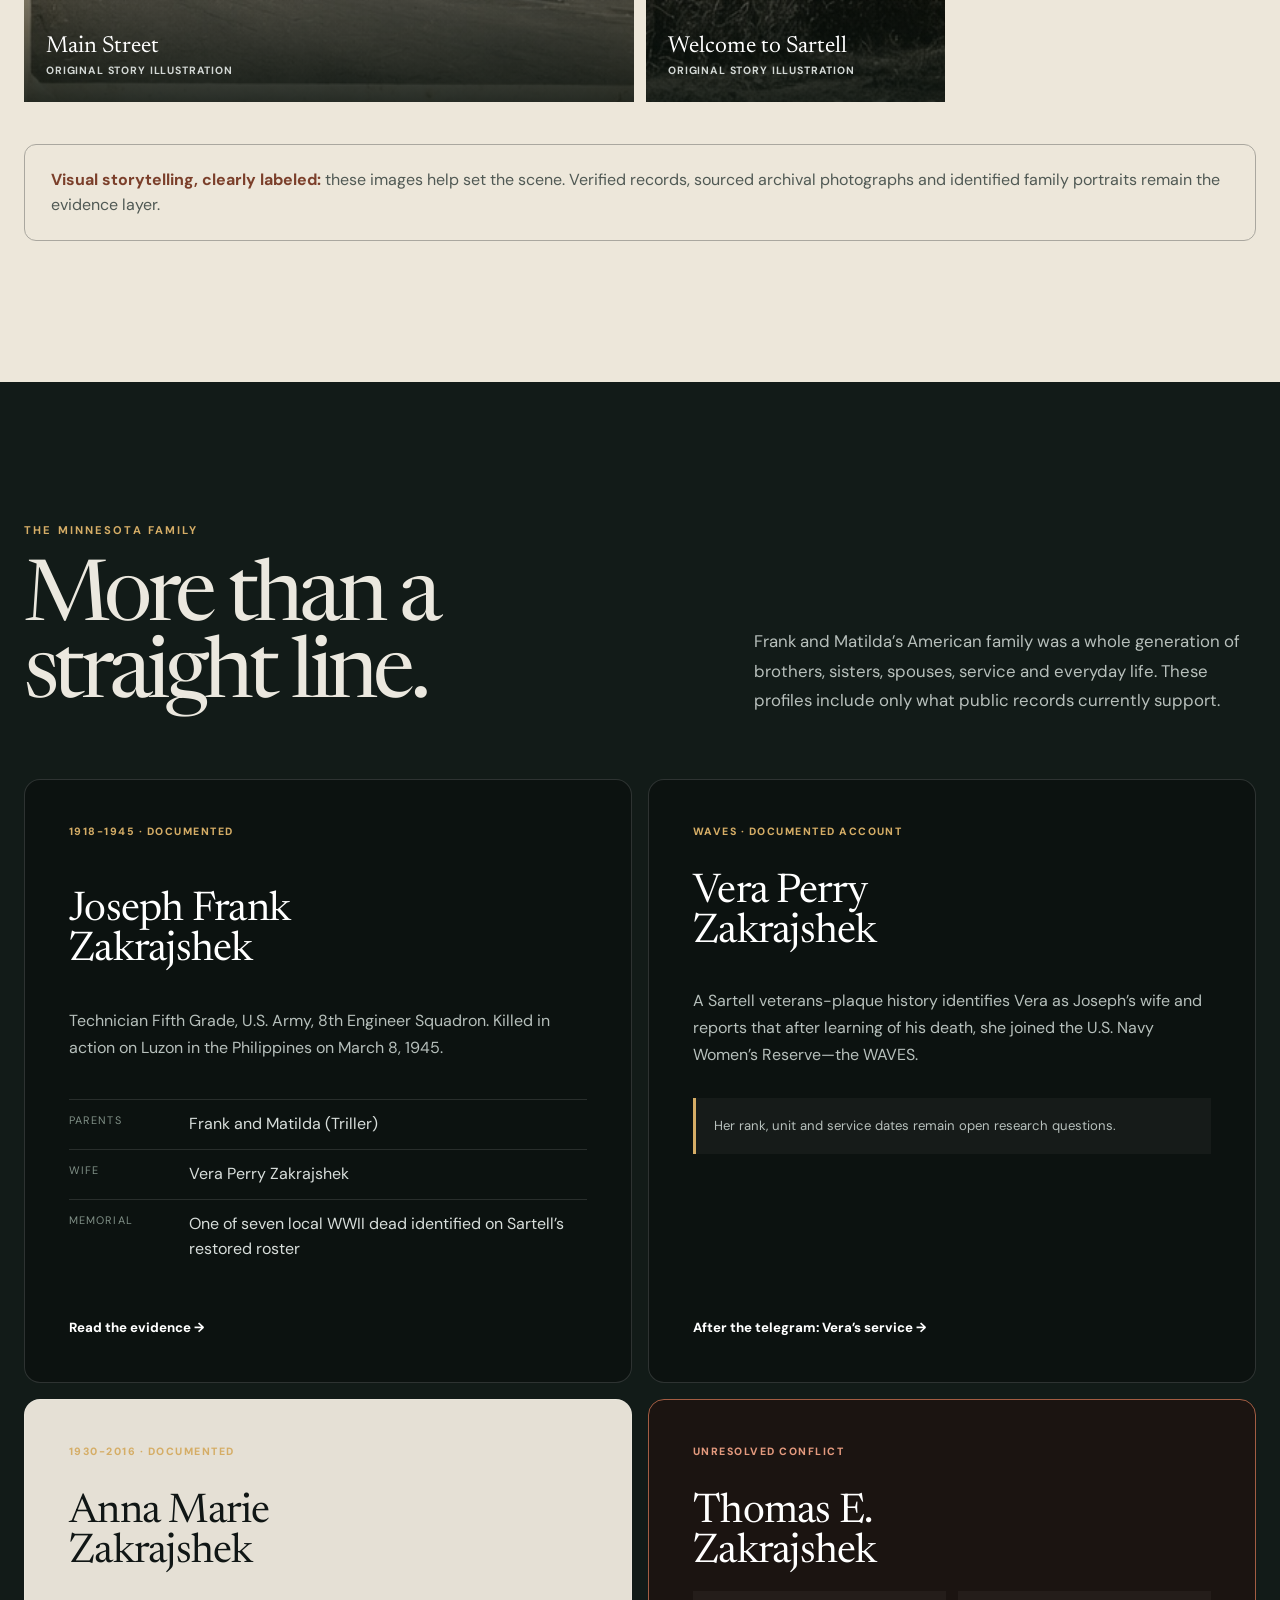
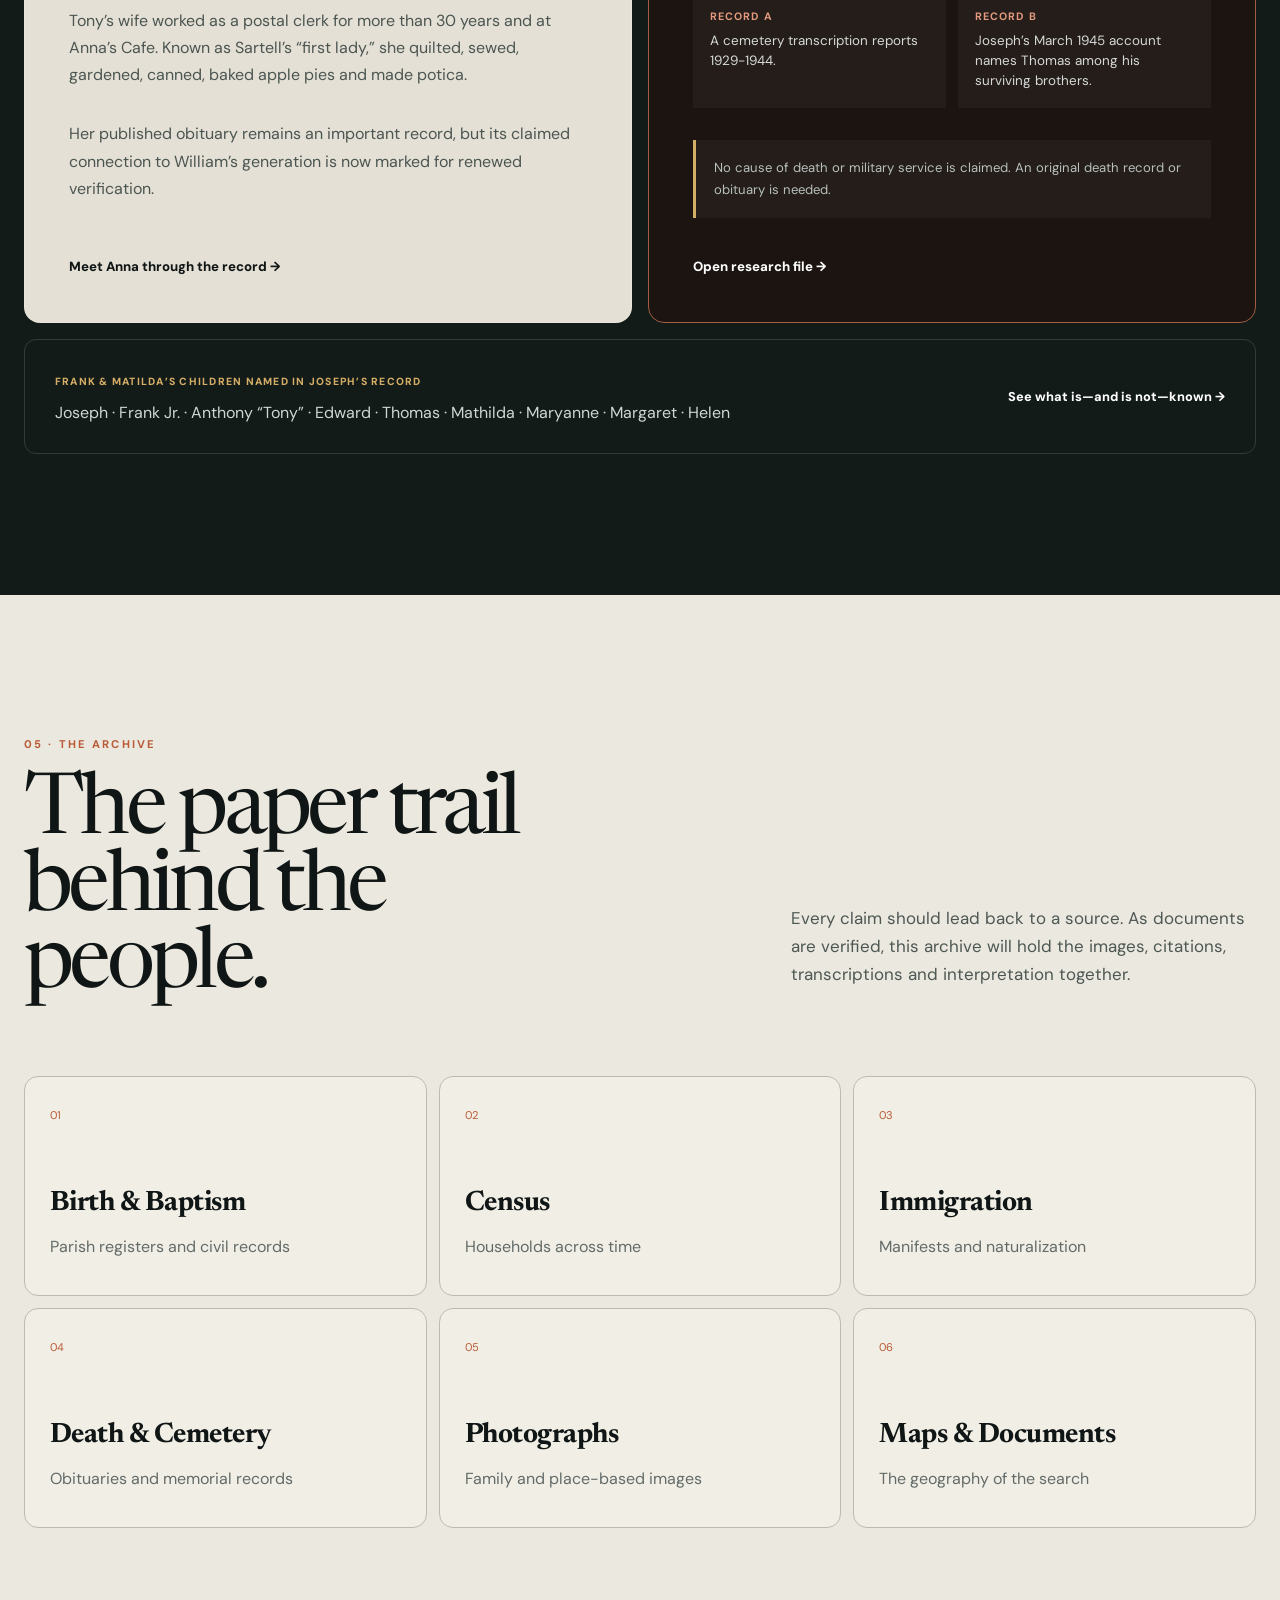
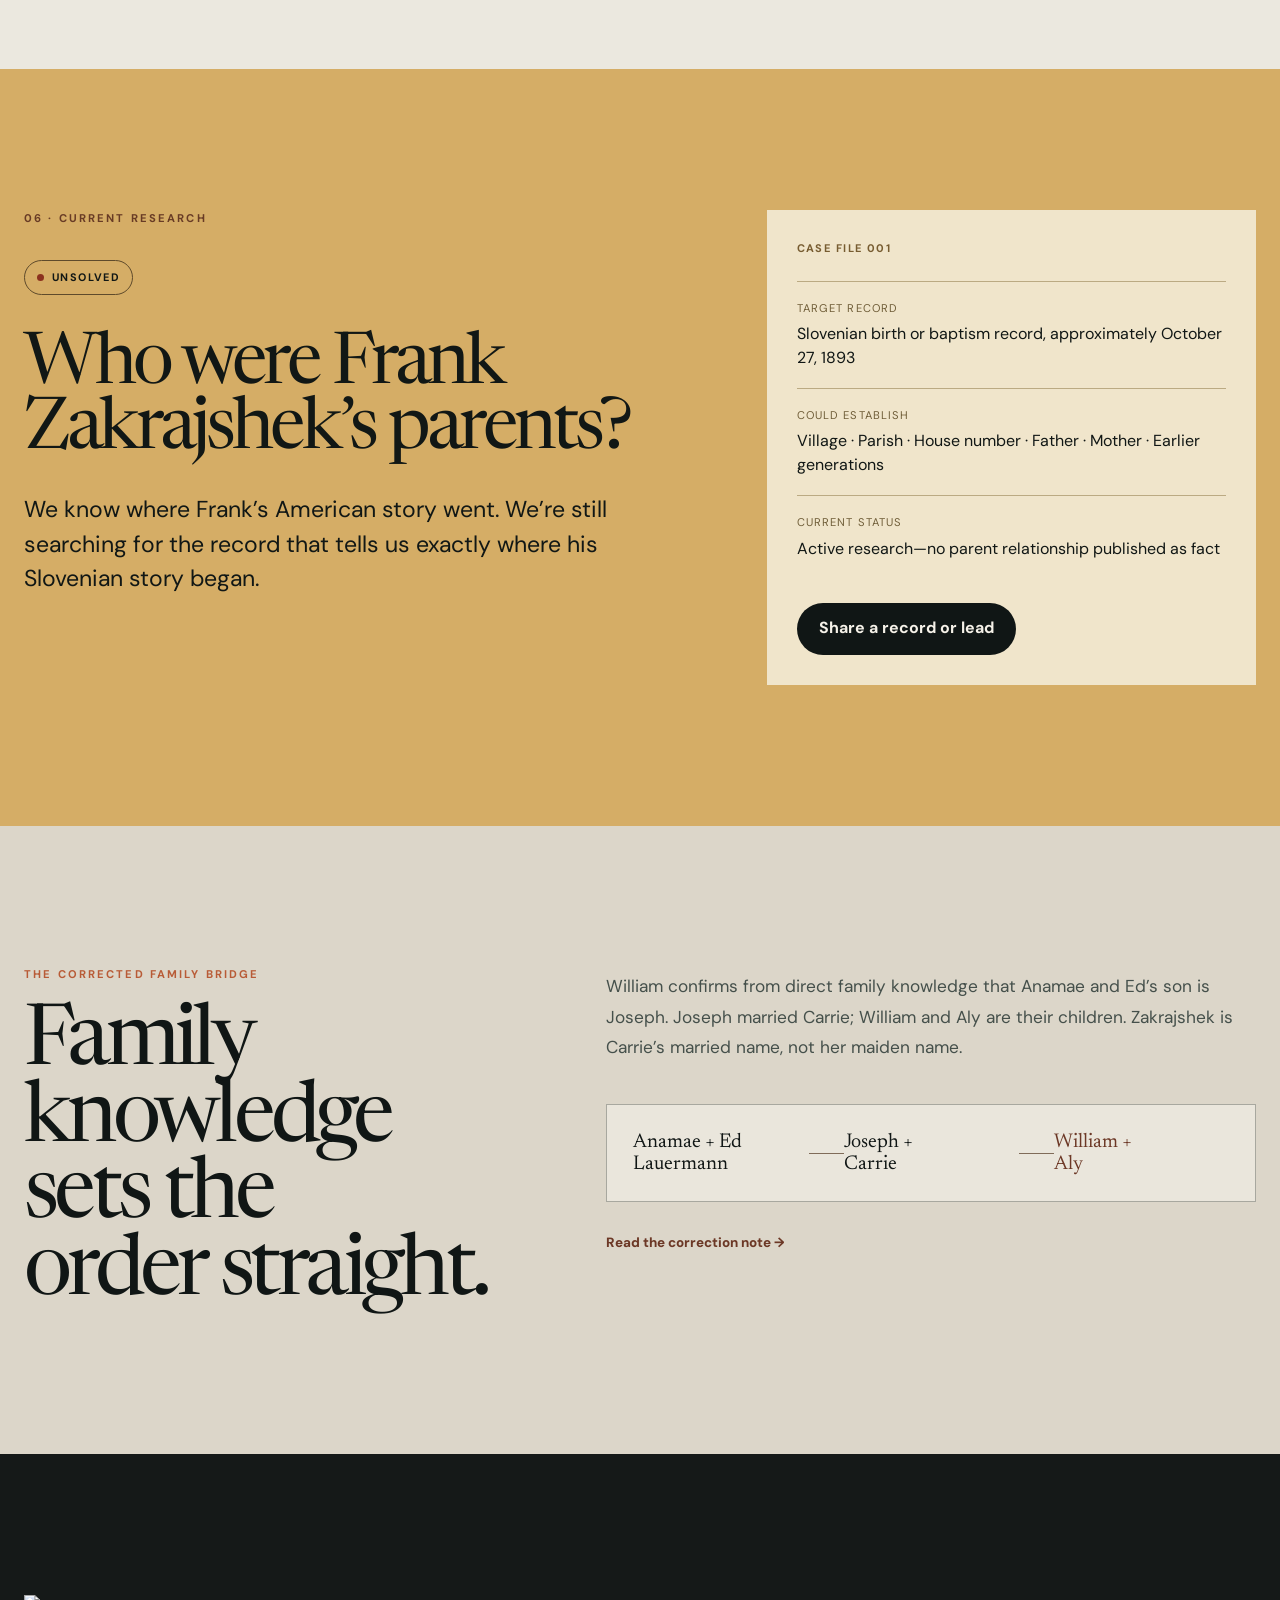
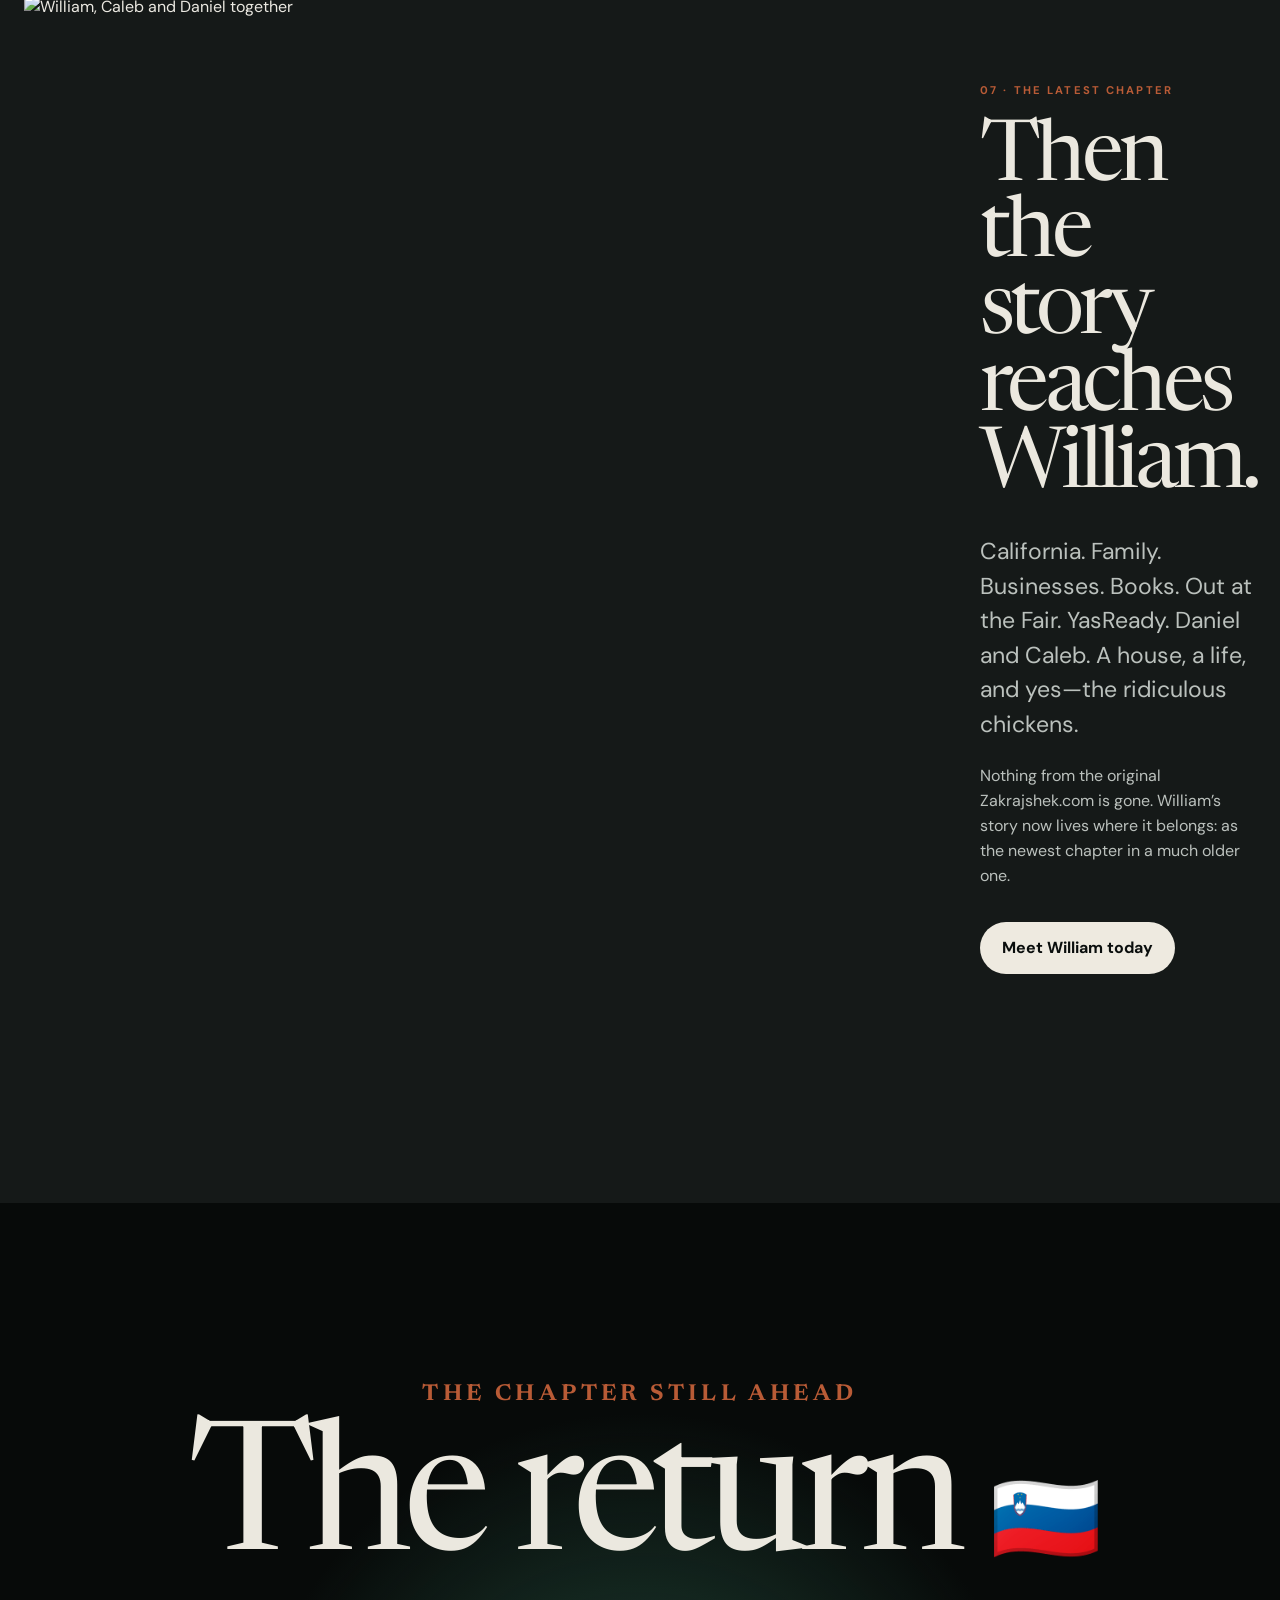
==== commit 3ad88b72: "Make surname evolution fully responsive" ====
--- a/index.html
+++ b/index.html
@@ -19,7 +19,7 @@
   <link rel="preconnect" href="https://fonts.googleapis.com">
   <link rel="preconnect" href="https://fonts.gstatic.com" crossorigin>
   <link href="https://fonts.googleapis.com/css2?family=DM+Sans:wght@400;500;600;700&family=Manrope:wght@500;600;700;800&family=Newsreader:ital,opsz,wght@0,6..72,400;1,6..72,400&display=swap" rel="stylesheet">
-  <link href="/assets/site.css?v=9.2" rel="stylesheet">
+  <link href="/assets/site.css?v=9.3" rel="stylesheet">
   <script type="application/ld+json">{"@context":"https://schema.org","@type":"WebSite","name":"Zakrajshek","url":"https://zakrajshek.com/","description":"A living family archive created and maintained by William Zakrajshek."}</script>
 </head>
 <body class="roots-site">
--- a/assets/site.css
+++ b/assets/site.css
@@ -37,7 +37,7 @@
     .reveal.visible{opacity:1;transform:none}
 
     /* Navigation */
-    header{
+    body>header{
       position:sticky;top:0;z-index:100;background:rgba(5,5,5,.82);backdrop-filter:blur(18px);
       border-bottom:1px solid rgba(255,255,255,.08)
     }
@@ -336,6 +336,52 @@
 @media(display-mode:standalone){header{padding-top:env(safe-area-inset-top)}.mobile-menu{padding-bottom:calc(30px + env(safe-area-inset-bottom))}}
 
 @media(max-width:700px){.roots-site .roots-hero h1{font-size:clamp(3.8rem,17vw,6rem)}}
+
+/* v9.2 — final archive typography. Keep display words intact so the browser can kern them. */
+.roots-site :where(h1,h2,h3),
+.research-site :where(h1,h2,h3){
+  font-kerning:normal;
+  font-feature-settings:"kern" 1,"liga" 1;
+  font-synthesis:none;
+  word-break:normal;
+  overflow-wrap:normal;
+}
+.roots-site .roots-hero h1{
+  width:min-content;
+  max-width:100%;
+  color:#f4f1e8;
+  font-size:clamp(4.8rem,12vw,11.4rem);
+  line-height:.82;
+  letter-spacing:-.018em;
+  white-space:nowrap;
+}
+.roots-site :where(h2,.family-story-card h3,.person-card h3,.archive-grid h3,.journey-group h3),
+.research-site :where(h1,h2,h3){
+  letter-spacing:-.018em;
+}
+.roots-site .name-evolution strong{
+  font-kerning:normal;
+  font-feature-settings:"kern" 1,"liga" 1;
+  letter-spacing:-.012em;
+}
+@media(max-width:700px){
+  .roots-site .roots-hero h1{
+    font-size:clamp(3.35rem,16vw,5.35rem);
+    line-height:.86;
+    letter-spacing:-.012em;
+  }
+  .roots-site :where(h2,.family-story-card h3,.person-card h3,.archive-grid h3,.journey-group h3),
+  .research-site :where(h1,h2,h3){letter-spacing:-.012em}
+}
+
+/* v9.1 final archive cascade */
+.roots-site .roots-header{position:sticky;inset:auto;top:0;height:auto;background:rgba(7,12,10,.97);border-bottom:1px solid rgba(213,173,102,.22);box-shadow:0 12px 35px rgba(0,0,0,.18);backdrop-filter:blur(18px) saturate(1.2);-webkit-backdrop-filter:blur(18px) saturate(1.2)}
+.roots-site .roots-nav-wrap{width:min(calc(100% - 56px),1320px);height:72px}.roots-site .roots-brand{min-width:190px}.roots-site .roots-brand strong{font-size:.92rem;letter-spacing:.21em}.roots-site .roots-brand span{margin-top:6px;font-size:.57rem}.roots-site .roots-links{gap:clamp(16px,2vw,28px)}.roots-site .roots-links a{position:relative;min-height:72px;padding:0;color:#c8cfcb;font-size:.72rem;font-weight:600;letter-spacing:.045em}.roots-site .roots-links a:after{content:"";position:absolute;right:0;bottom:0;left:0;height:2px;background:var(--gold);transform:scaleX(0);transform-origin:center;transition:transform .2s}.roots-site .roots-links a:hover{color:#fff}.roots-site .roots-links a:hover:after,.roots-site .roots-links a[aria-current="page"]:after{transform:scaleX(1)}.roots-site .roots-links .nav-cta{min-height:38px;padding:0 16px;border:1px solid rgba(213,173,102,.55);border-radius:999px;background:transparent;color:#f4e4c3}.roots-site .roots-links .nav-cta:after{display:none}.roots-site .roots-links .nav-cta:hover{border-color:var(--gold);background:rgba(213,173,102,.1)}
+.roots-site .journey-group>header{position:static;inset:auto;z-index:auto;background:transparent;border:0;border-bottom:1px solid #aaa79f;backdrop-filter:none;-webkit-backdrop-filter:none;box-shadow:none;color:#111815}.roots-site .journey-group h3{max-width:none;color:#111815;font-size:clamp(2rem,2.8vw,3rem);line-height:1.02}.roots-site .journey-group header p{color:#59615d}
+.roots-site h2{font-size:clamp(3rem,5.6vw,6rem);line-height:.94}.roots-site .gap-section h2,.roots-site .search-section h2{font-size:clamp(3rem,5vw,5.4rem)}
+.roots-site .person-card{border-radius:16px;box-shadow:0 12px 30px rgba(21,28,25,.06)}.roots-site .person-card.mystery{box-shadow:none}.roots-site .archive-grid{gap:12px;border:0}.roots-site .archive-grid article{border:1px solid #b9bbb4;border-radius:14px;background:#f1eee6}.roots-site .family-story-card{border-radius:16px}.roots-site .sibling-band,.roots-site .journey-disclosure{border-radius:12px}
+@media(max-width:1050px){.roots-site .roots-nav-wrap{height:68px}.roots-site .roots-brand{min-width:0}.roots-site .roots-header .menu-button{background:#ffffff08;border-color:#ffffff38}.roots-site .roots-mobile{inset:68px 0 0}}
+@media(max-width:700px){.roots-site .roots-nav-wrap{width:min(calc(100% - 28px),1320px);height:64px}.roots-site .roots-brand strong{font-size:.82rem}.roots-site .roots-header .menu-button{min-height:38px}.roots-site .roots-mobile{inset:64px 0 0}.roots-site .gap-section h2,.roots-site .search-section h2{font-size:clamp(2.55rem,12vw,3.5rem)!important}.roots-site .history-gap{margin-top:48px}.roots-site .history-gap>div{grid-template-columns:64px 1fr;gap:18px;padding:0 0 40px 24px}.roots-site .history-gap .gap strong{font-size:2.2rem}.roots-site .journey-group>header{padding:0 0 16px}.roots-site .archive-grid{gap:10px}.roots-site .archive-grid article{min-height:150px}}
 .priority-board{margin-top:70px;padding:clamp(26px,5vw,55px);background:#111816;color:#fff}
 .priority-board .chapter-label{color:var(--gold)!important}
 .priority-board ol{display:grid;grid-template-columns:1fr 1fr;gap:0 40px;margin:30px 0 0;padding-left:22px}
@@ -344,6 +390,17 @@
 .visual-journey{overflow:hidden;background:#ede7da;color:#111815}.visual-journey-head{display:grid;grid-template-columns:1.1fr .75fr;gap:clamp(36px,8vw,110px);align-items:end}.visual-journey-head h2{max-width:12ch!important;margin-bottom:0}.visual-journey-head>p{margin:0;padding-left:24px;border-left:3px solid var(--rust);color:#4d5651;font-size:1rem;line-height:1.7}.journey-group{margin-top:clamp(56px,8vw,100px)}.journey-group>header{display:grid;grid-template-columns:56px 1fr;gap:20px;align-items:start;margin-bottom:22px;padding-bottom:18px;border-bottom:1px solid #aaa79f}.journey-group>header>span{display:grid;place-items:center;width:44px;height:44px;border-radius:50%;background:#15201c;color:var(--gold);font:700 .72rem Manrope,sans-serif}.journey-group h3{margin:0;font:400 clamp(2rem,3.2vw,3.4rem)/1 Newsreader,serif;letter-spacing:-.035em}.journey-group header p{margin:8px 0 0;color:#59615d}.journey-grid{display:grid;grid-template-columns:repeat(4,minmax(0,1fr));gap:12px}.journey-card{position:relative;grid-column:span 1;margin:0;overflow:hidden;min-height:340px;background:#18211e}.journey-card.wide{grid-column:span 2}.journey-card img{width:100%;height:100%;min-height:340px;object-fit:cover;filter:sepia(.08) contrast(1.03);transition:transform .7s ease}.journey-card:hover img{transform:scale(1.025)}.journey-card:after{content:"";position:absolute;inset:45% 0 0;background:linear-gradient(transparent,#07100ddd)}.journey-card figcaption{position:absolute;z-index:1;right:0;bottom:0;left:0;padding:22px;color:#fff}.journey-card figcaption strong{display:block;font:400 1.45rem Newsreader,serif}.journey-card figcaption span{display:block;margin-top:5px;color:#d3d8d5;font-size:.66rem;font-weight:700;letter-spacing:.08em;text-transform:uppercase}.journey-disclosure{margin:42px 0 0;padding:22px 26px;border:1px solid #aaa79f;color:#505954;line-height:1.6}.journey-disclosure strong{color:#7b3f2a}.roots-site h1,.roots-site h2,.roots-site h3{text-wrap:balance}.person-card h3{overflow-wrap:anywhere}.family-line{align-items:stretch}.family-line .person-card{display:flex;flex-direction:column;justify-content:center}.roots-site .section-title-row h2{max-width:12ch}.roots-site .family-story-card h3{max-width:14ch}
 @media(max-width:850px){.visual-journey-head{grid-template-columns:1fr}.visual-journey-head>p{padding:18px 0 0;border-left:0;border-top:2px solid var(--rust)}.journey-grid{grid-template-columns:repeat(2,minmax(0,1fr))}.journey-card,.journey-card.wide{grid-column:span 1}.journey-card{min-height:300px}.journey-card img{min-height:300px}.bridge-line{display:flex;flex-direction:column;align-items:stretch;gap:0;padding:0;border:0;background:transparent}.bridge-line span,.bridge-line strong{padding:18px 20px;border:1px solid #a8a89f;background:#eae6dc;font-size:1.15rem;text-align:center}.bridge-line i{width:1px;height:24px;margin:auto;border:0;background:#806c59}.family-line .person-card{padding:28px 24px}.family-line .person-card h3{font-size:clamp(1.65rem,8vw,2.3rem);line-height:1.02}.family-line .line-link{height:32px}.roots-site .section-title-row{gap:28px}}
 @media(max-width:520px){.journey-grid{display:flex;overflow-x:auto;gap:10px;margin-right:calc(var(--page-gutter)*-1);padding-right:var(--page-gutter);scroll-snap-type:x mandatory}.journey-card,.journey-card.wide{flex:0 0 82vw;min-height:360px;scroll-snap-align:start}.journey-card img{min-height:360px}.journey-group>header{grid-template-columns:44px 1fr;gap:14px}.journey-group h3{font-size:2rem}.visual-journey-head h2{font-size:clamp(2.65rem,13vw,3.65rem)!important}.family-stories-head h2,.maternal-bridge h2,.research-addendum>.roots-wrap>h2{font-size:clamp(2.65rem,13vw,3.65rem)!important;line-height:.96}.family-story-card{padding:27px 22px}.family-story-card h3{font-size:2.15rem}.conflict-claims{display:block}.conflict-claims p+ p{margin-top:10px}.sibling-band{padding:24px 20px}}
+
+/* v9.1 — professional masthead and editorial cleanup */
+.roots-header{position:sticky;inset:auto;top:0;height:auto;background:rgba(7,12,10,.97);border-bottom:1px solid rgba(213,173,102,.22);box-shadow:0 12px 35px rgba(0,0,0,.18);backdrop-filter:blur(18px) saturate(1.2);-webkit-backdrop-filter:blur(18px) saturate(1.2)}
+.roots-nav-wrap{width:min(calc(100% - 56px),1320px);height:72px}.roots-brand{min-width:190px}.roots-brand strong{font-size:.92rem;letter-spacing:.21em}.roots-brand span{margin-top:6px;font-size:.57rem}.roots-links{gap:clamp(16px,2vw,28px)}.roots-links a{position:relative;min-height:72px;padding:0;color:#c8cfcb;font-size:.72rem;font-weight:600;letter-spacing:.045em}.roots-links a:after{content:"";position:absolute;right:0;bottom:0;left:0;height:2px;background:var(--gold);transform:scaleX(0);transform-origin:center;transition:transform .2s}.roots-links a:hover{color:#fff}.roots-links a:hover:after,.roots-links a[aria-current="page"]:after{transform:scaleX(1)}.roots-links .nav-cta{min-height:38px;padding:0 16px;border:1px solid rgba(213,173,102,.55);border-radius:999px;background:transparent;color:#f4e4c3}.roots-links .nav-cta:after{display:none}.roots-links .nav-cta:hover{border-color:var(--gold);background:rgba(213,173,102,.1)}
+.journey-group>header{position:static;top:auto;z-index:auto;background:transparent;border-right:0;border-left:0;backdrop-filter:none;-webkit-backdrop-filter:none;box-shadow:none;color:#111815}
+.journey-group>header>span{box-shadow:inset 0 0 0 1px rgba(213,173,102,.25)}
+.journey-group h3{max-width:none;color:#111815;font-size:clamp(2rem,2.8vw,3rem);line-height:1.02}.journey-group header p{color:#59615d}
+.roots-site h2{font-size:clamp(3rem,5.6vw,6rem);line-height:.94}.roots-site .gap-section h2,.roots-site .search-section h2{font-size:clamp(3rem,5vw,5.4rem)}
+.person-card{border-radius:16px;box-shadow:0 12px 30px rgba(21,28,25,.06)}.person-card.mystery{box-shadow:none}.archive-grid{gap:12px;border:0}.archive-grid article{border:1px solid #b9bbb4;border-radius:14px;background:#f1eee6}.family-story-card{border-radius:16px}.sibling-band,.journey-disclosure{border-radius:12px}
+@media(max-width:1050px){.roots-nav-wrap{height:68px}.roots-brand{min-width:0}.roots-header .menu-button{background:#ffffff08;border-color:#ffffff38}.roots-mobile{inset:68px 0 0}}
+@media(max-width:700px){.roots-nav-wrap{width:min(calc(100% - 28px),1320px);height:64px}.roots-brand strong{font-size:.82rem}.roots-header .menu-button{min-height:38px}.roots-mobile{inset:64px 0 0}.roots-site .gap-section h2,.roots-site .search-section h2{font-size:clamp(2.55rem,12vw,3.5rem)!important}.history-gap{margin-top:48px}.history-gap>div{grid-template-columns:64px 1fr;gap:18px;padding:0 0 40px 24px}.history-gap .gap strong{font-size:2.2rem}.journey-group>header{padding:0 0 16px}.archive-grid{gap:10px}.archive-grid article{min-height:150px}}
 
 /* v8.8 — connected family stories and evidence conflicts */
 .family-stories{background:#121b18}.family-stories-head{display:grid;grid-template-columns:1fr .8fr;gap:clamp(40px,8vw,110px);align-items:end}.family-stories-head h2{max-width:11ch!important}.family-stories-head>p{margin:0;color:#b8c0bc;font-size:1.05rem;line-height:1.75}.family-story-grid{display:grid;grid-template-columns:repeat(2,minmax(0,1fr));gap:16px;margin-top:64px}.family-story-card{display:flex;flex-direction:column;min-height:420px;padding:clamp(26px,4vw,44px);border:1px solid #ffffff24;background:#0c1210}.family-story-card>span{color:var(--gold);font-size:.66rem;font-weight:800;letter-spacing:.14em;text-transform:uppercase}.family-story-card h3{margin:32px 0 18px;color:#fff;font:400 clamp(2rem,3.2vw,3.25rem)/.98 Newsreader,serif}.family-story-card>p{color:#b7c0bc;line-height:1.7}.family-story-card dl{margin:20px 0 0}.family-story-card dl>div{display:grid;grid-template-columns:100px 1fr;gap:20px;padding:12px 0;border-top:1px solid #ffffff1e}.family-story-card dt{color:#809087;font-size:.68rem;text-transform:uppercase;letter-spacing:.1em}.family-story-card dd{margin:0;color:#d8dedb}.family-story-card>a{margin-top:auto;padding-top:26px;color:#fff;font-size:.83rem;font-weight:800}.family-story-card.anna{background:#e5e0d5;color:#101615}.family-story-card.anna h3,.family-story-card.anna>a{color:#101615}.family-story-card.anna>p{color:#4b5551}.card-caution{padding:17px 18px;border-left:3px solid var(--gold);background:#ffffff0a;font-size:.82rem}.conflict-card{border-color:#a35d43;background:#1b1411}.conflict-card>span{color:#e49a7e}.conflict-claims{display:grid;grid-template-columns:1fr 1fr;gap:12px;margin-bottom:18px}.conflict-claims p{margin:0;padding:17px;background:#ffffff0a;color:#d6d9d7;font-size:.84rem;line-height:1.5}.conflict-claims strong{display:block;margin-bottom:7px;color:#e49a7e;font-size:.67rem;text-transform:uppercase;letter-spacing:.1em}.sibling-band{display:flex;align-items:center;justify-content:space-between;gap:30px;margin-top:16px;padding:28px 30px;border:1px solid #ffffff24}.sibling-band span{color:var(--gold);font-size:.65rem;font-weight:800;text-transform:uppercase;letter-spacing:.12em}.sibling-band p{margin:8px 0 0;color:#d0d7d3}.sibling-band>a{flex:0 0 auto;color:#fff;font-weight:800;font-size:.8rem}.maternal-bridge{background:#dcd6c9;color:#101615}.maternal-bridge-grid{display:grid;grid-template-columns:.85fr 1.15fr;gap:clamp(40px,8vw,110px);align-items:start}.maternal-bridge .chapter-label{color:var(--rust)}.maternal-bridge h2{max-width:11ch!important}.maternal-bridge-grid>div:last-child>p{margin-top:5px;color:#45504b;font-size:1.08rem;line-height:1.75}.maternal-bridge-grid a{color:#6c3826;font-size:.84rem;font-weight:800}.bridge-line{display:grid;grid-template-columns:1fr 35px 1fr 35px 1fr;align-items:center;margin:42px 0 28px;padding:26px;border:1px solid #a8a89f;background:#eae6dc}.bridge-line span,.bridge-line strong{font:400 1.25rem/1.1 Newsreader,serif}.bridge-line i{border-top:1px solid #806c59}.bridge-line strong{color:#6c3826}.research-addendum{background:#d9d4c8;color:#101615}.research-addendum>.roots-wrap>.chapter-label{color:var(--rust)}.research-addendum>.roots-wrap>h2{max-width:12ch!important;margin-bottom:55px}.research-addendum .finding:last-child{border-bottom:1px solid #a9ada5}.finding-state.open{background:#e2c5b9;color:#743c29}.source-conflict{display:grid;grid-template-columns:1fr 1fr;gap:12px;margin-bottom:25px}.source-conflict>div{padding:22px;border:1px solid #a65d43;background:#eee9df}.source-conflict strong{display:block;color:#743c29;font-size:.68rem;letter-spacing:.1em;text-transform:uppercase}.source-conflict p{margin:12px 0 0!important;color:#313936!important;font-size:.9rem!important;line-height:1.55!important}.conflict-status{grid-column:1/-1;margin:0!important;padding:12px 16px;background:#743c29;color:#fff!important;font-size:.68rem!important;font-weight:800;letter-spacing:.12em;text-transform:uppercase}.sibling-list{display:flex;flex-wrap:wrap;gap:8px;margin:26px 0}.sibling-list span{padding:9px 12px;border:1px solid #a9ada5;background:#eeeae1;font-size:.78rem}
@@ -1107,3 +1164,10 @@
 @media(max-width:900px){.oatf-head{grid-template-columns:1fr;gap:1.5rem}.oatf-mosaic{grid-auto-rows:115px}.oatf-tile,.oatf-tile.oatf-wide{grid-column:span 6}.oatf-tile.oatf-collage{grid-column:span 12}.beyond-story{grid-template-columns:1fr}.beyond-candid{max-width:520px;margin:auto}}
 @media(max-width:640px){.oatf-hero{min-height:70vh}.oatf-hero h1{font-size:clamp(4rem,20vw,6rem)}.oatf-stats{grid-template-columns:1fr}.oatf-mosaic{display:flex;flex-direction:column}.oatf-tile,.oatf-tile.oatf-wide,.oatf-tile.oatf-tall,.oatf-tile.oatf-collage{height:auto;min-height:280px}.oatf-tile.oatf-collage{min-height:480px}.oatf-tile img{min-height:280px}.oatf-tile.oatf-collage img{min-height:450px}.beyond-hero img{min-height:420px}.beyond-heading h2{font-size:clamp(3.1rem,16vw,5rem)}}
 @media(max-width:700px){.roots-site .roots-hero h1{font-size:clamp(3.8rem,17vw,6rem)}}
+
+/* v9.2 — final archive typography; deliberately last in the cascade. */
+.roots-site :where(h1,h2,h3),.research-site :where(h1,h2,h3){font-kerning:normal;font-feature-settings:"kern" 1,"liga" 1;font-synthesis:none;word-break:normal;overflow-wrap:normal}
+.roots-site .roots-hero h1{width:min-content;max-width:100%;color:#f4f1e8;font-size:clamp(4.8rem,12vw,11.4rem);line-height:.82;letter-spacing:-.018em;white-space:nowrap}
+.roots-site :where(h2,.family-story-card h3,.person-card h3,.archive-grid h3,.journey-group h3),.research-site :where(h1,h2,h3){letter-spacing:-.018em}
+.roots-site .name-evolution strong{font-kerning:normal;font-feature-settings:"kern" 1,"liga" 1;letter-spacing:-.012em}
+@media(max-width:700px){.roots-site .roots-hero h1{font-size:clamp(3.35rem,16vw,5.35rem);line-height:.86;letter-spacing:-.012em}.roots-site :where(h2,.family-story-card h3,.person-card h3,.archive-grid h3,.journey-group h3),.research-site :where(h1,h2,h3){letter-spacing:-.012em}}
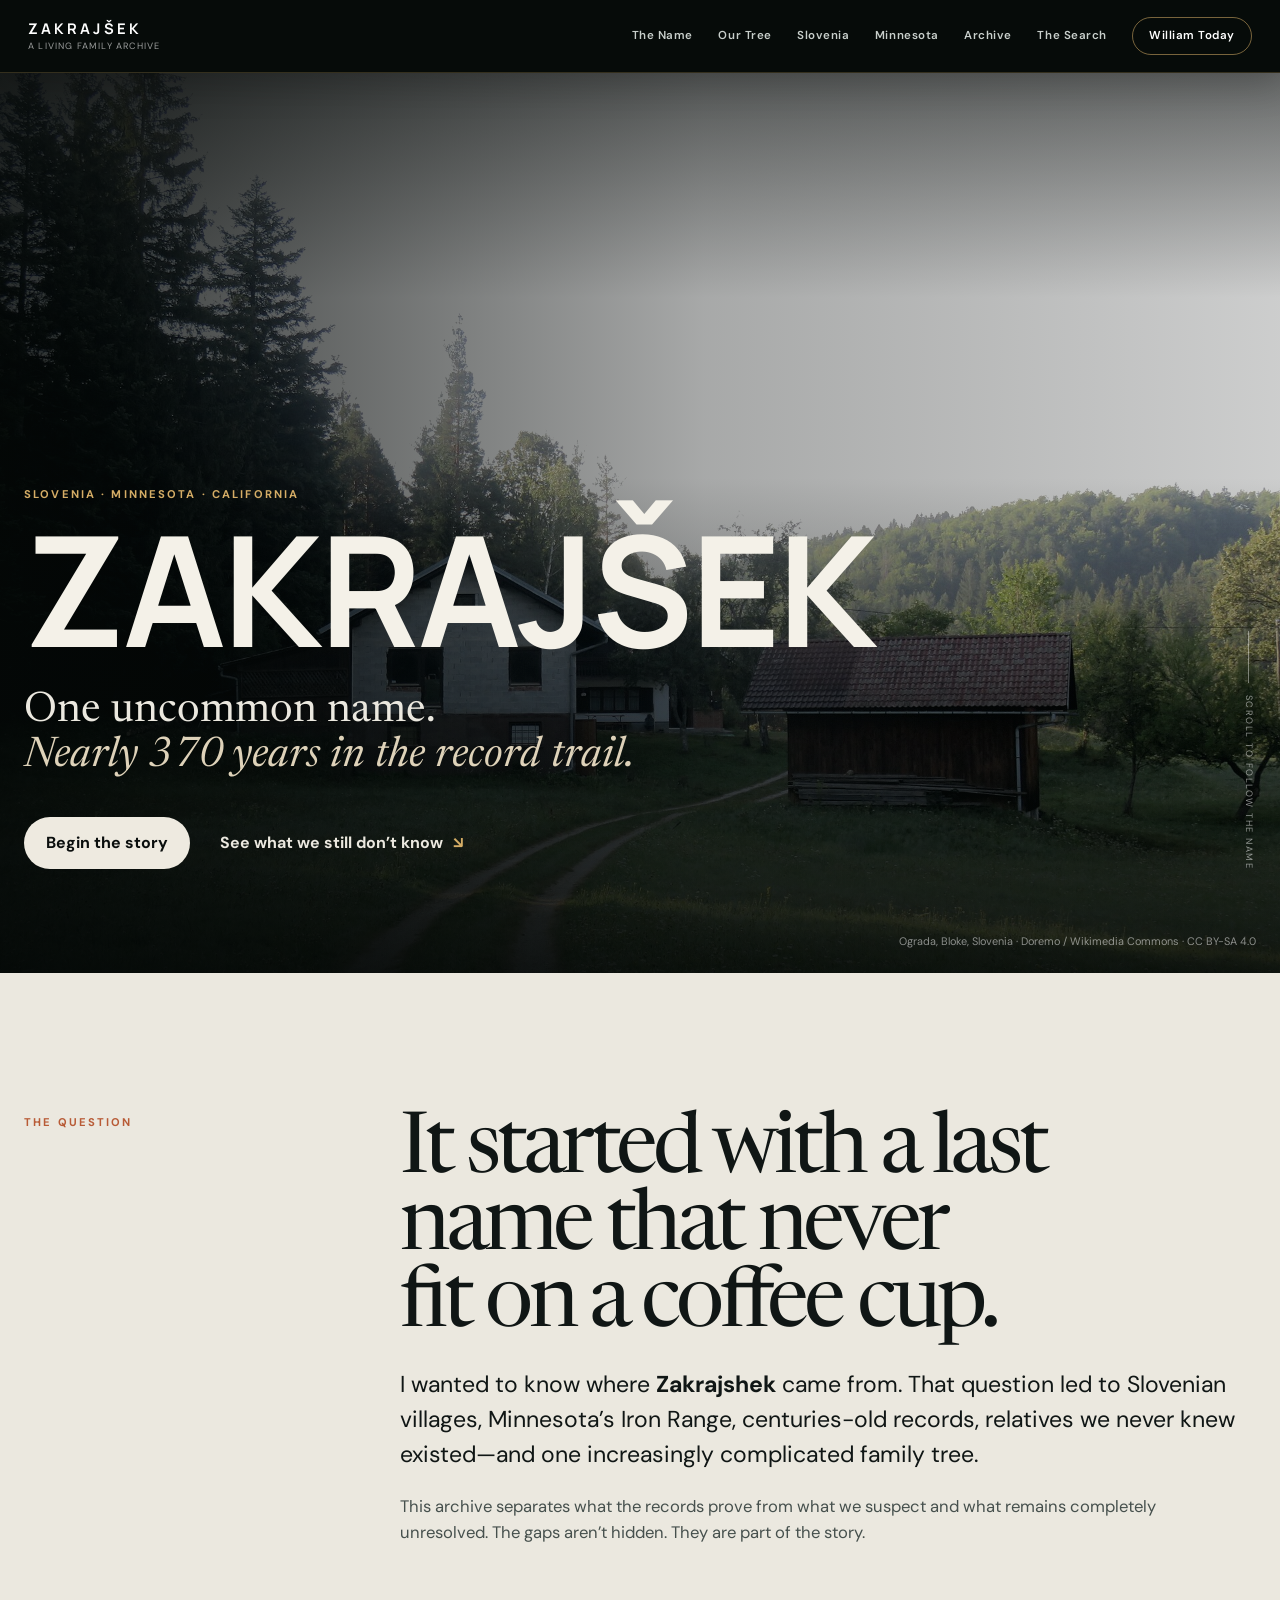
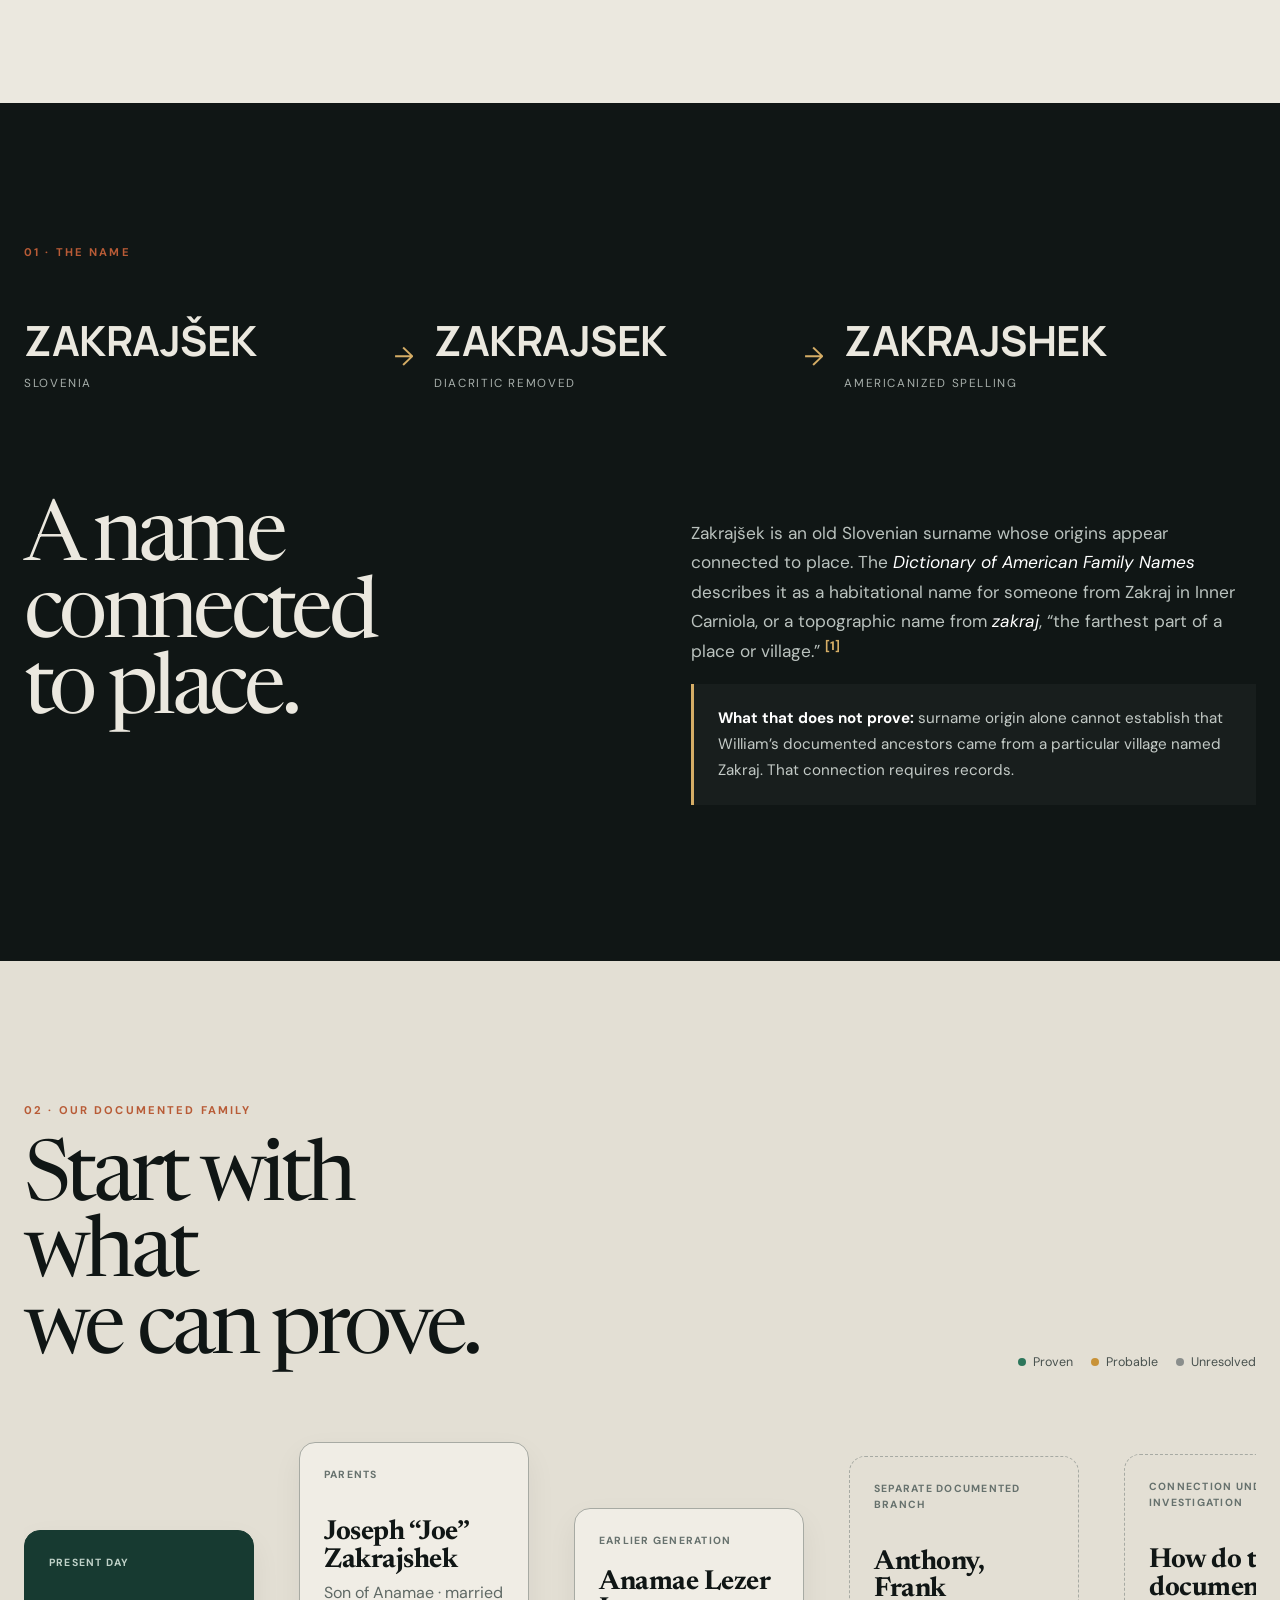
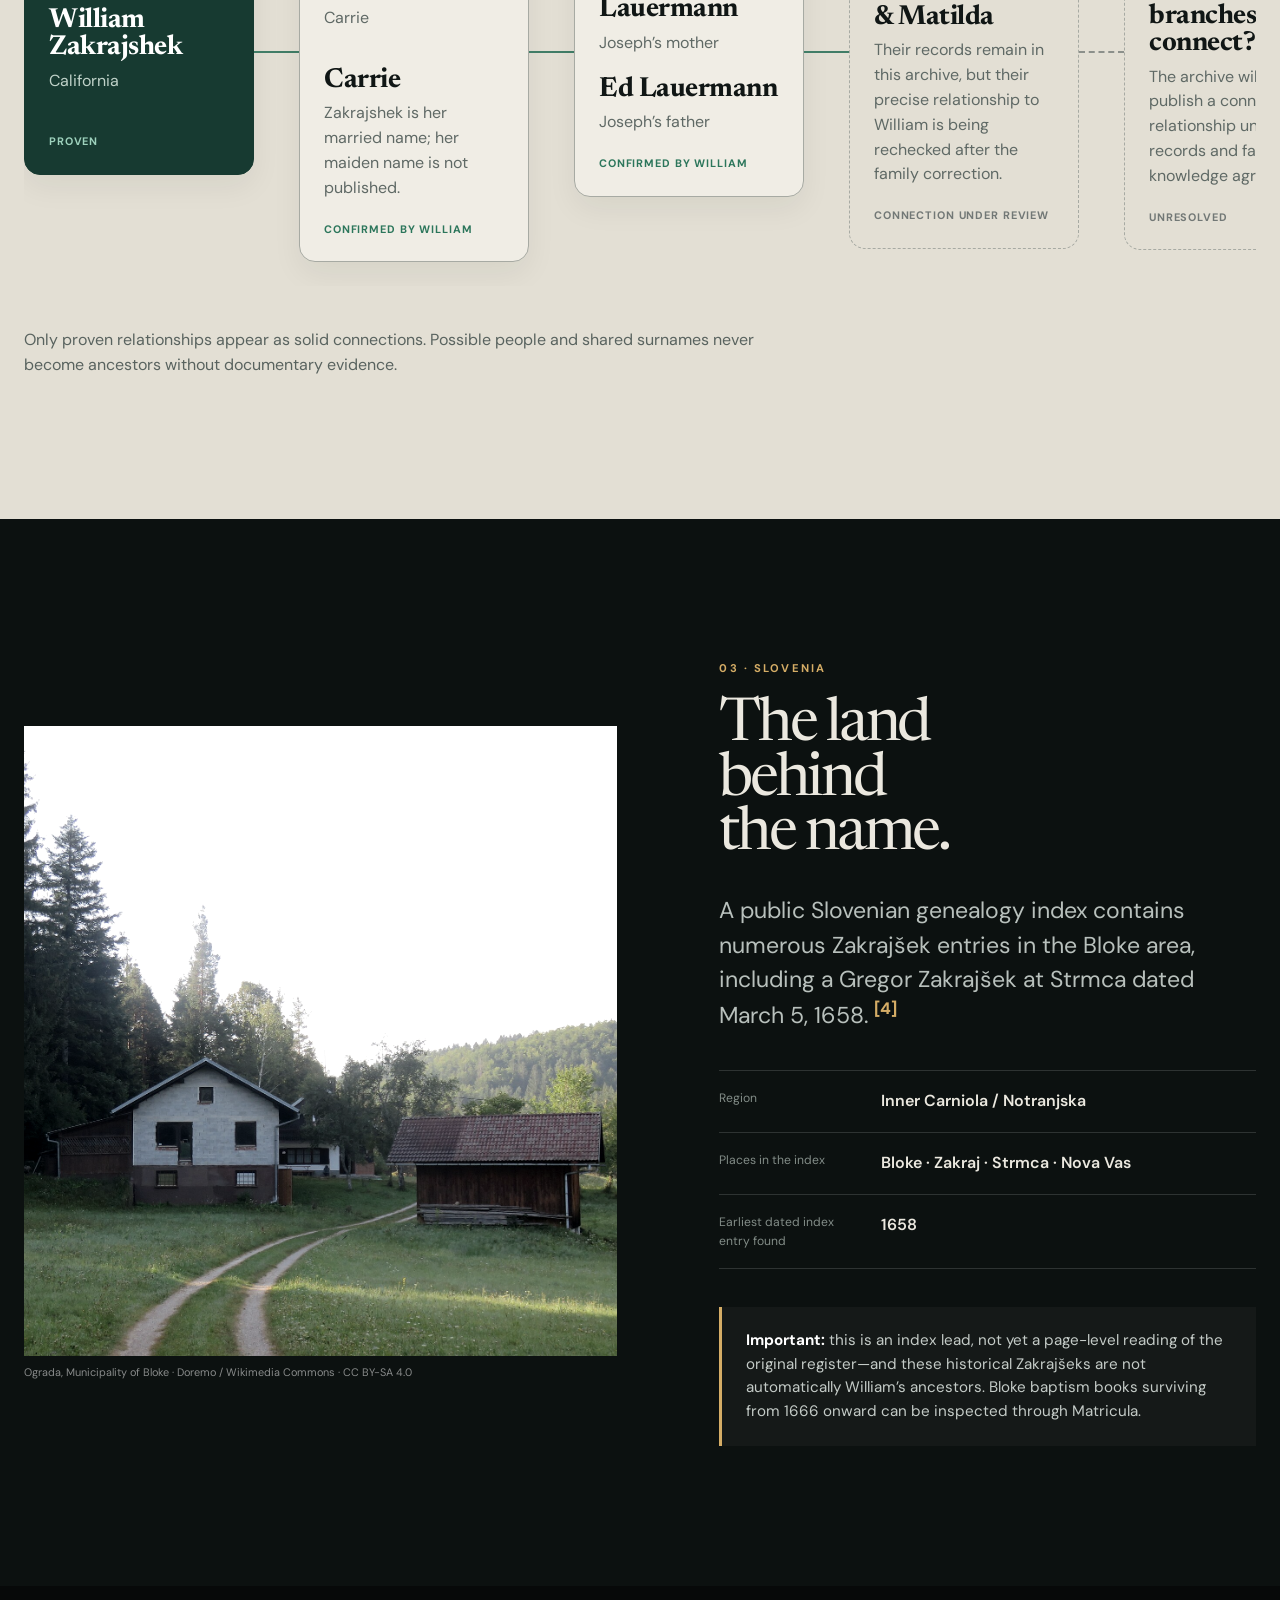
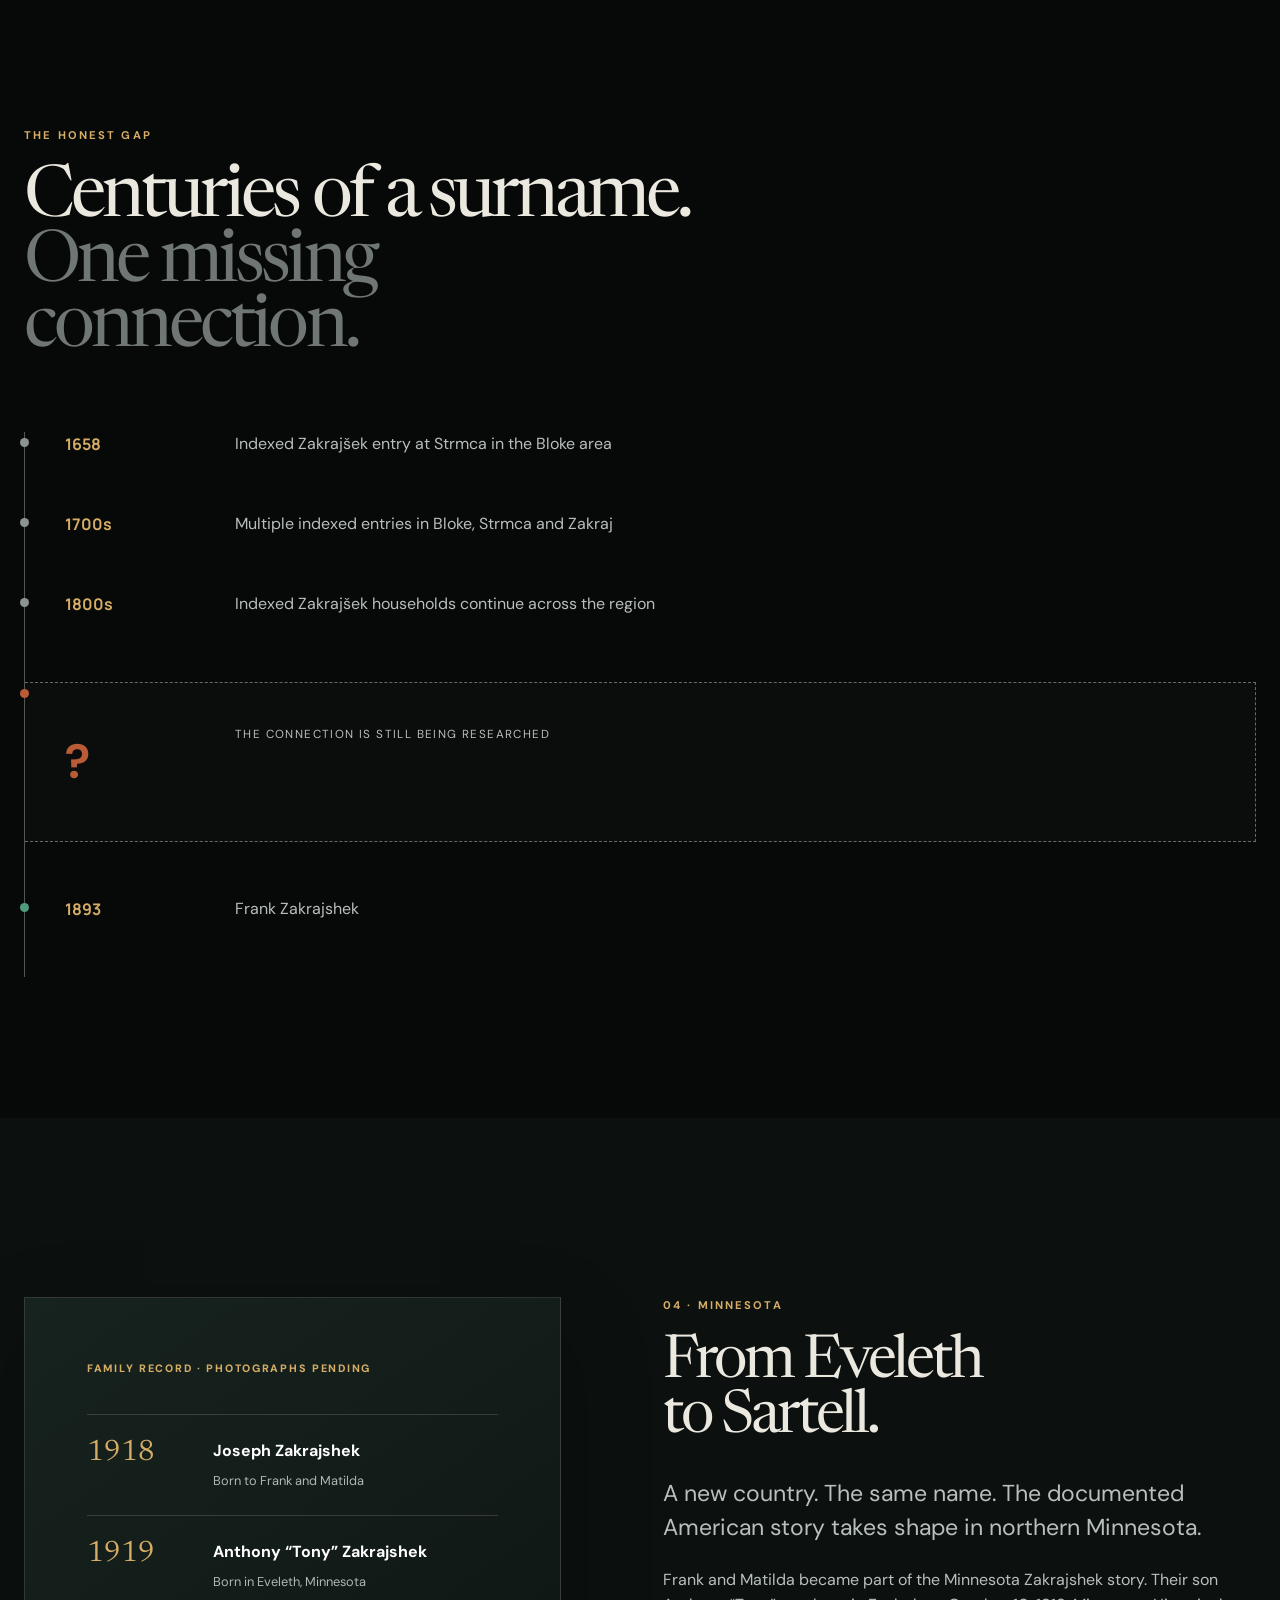
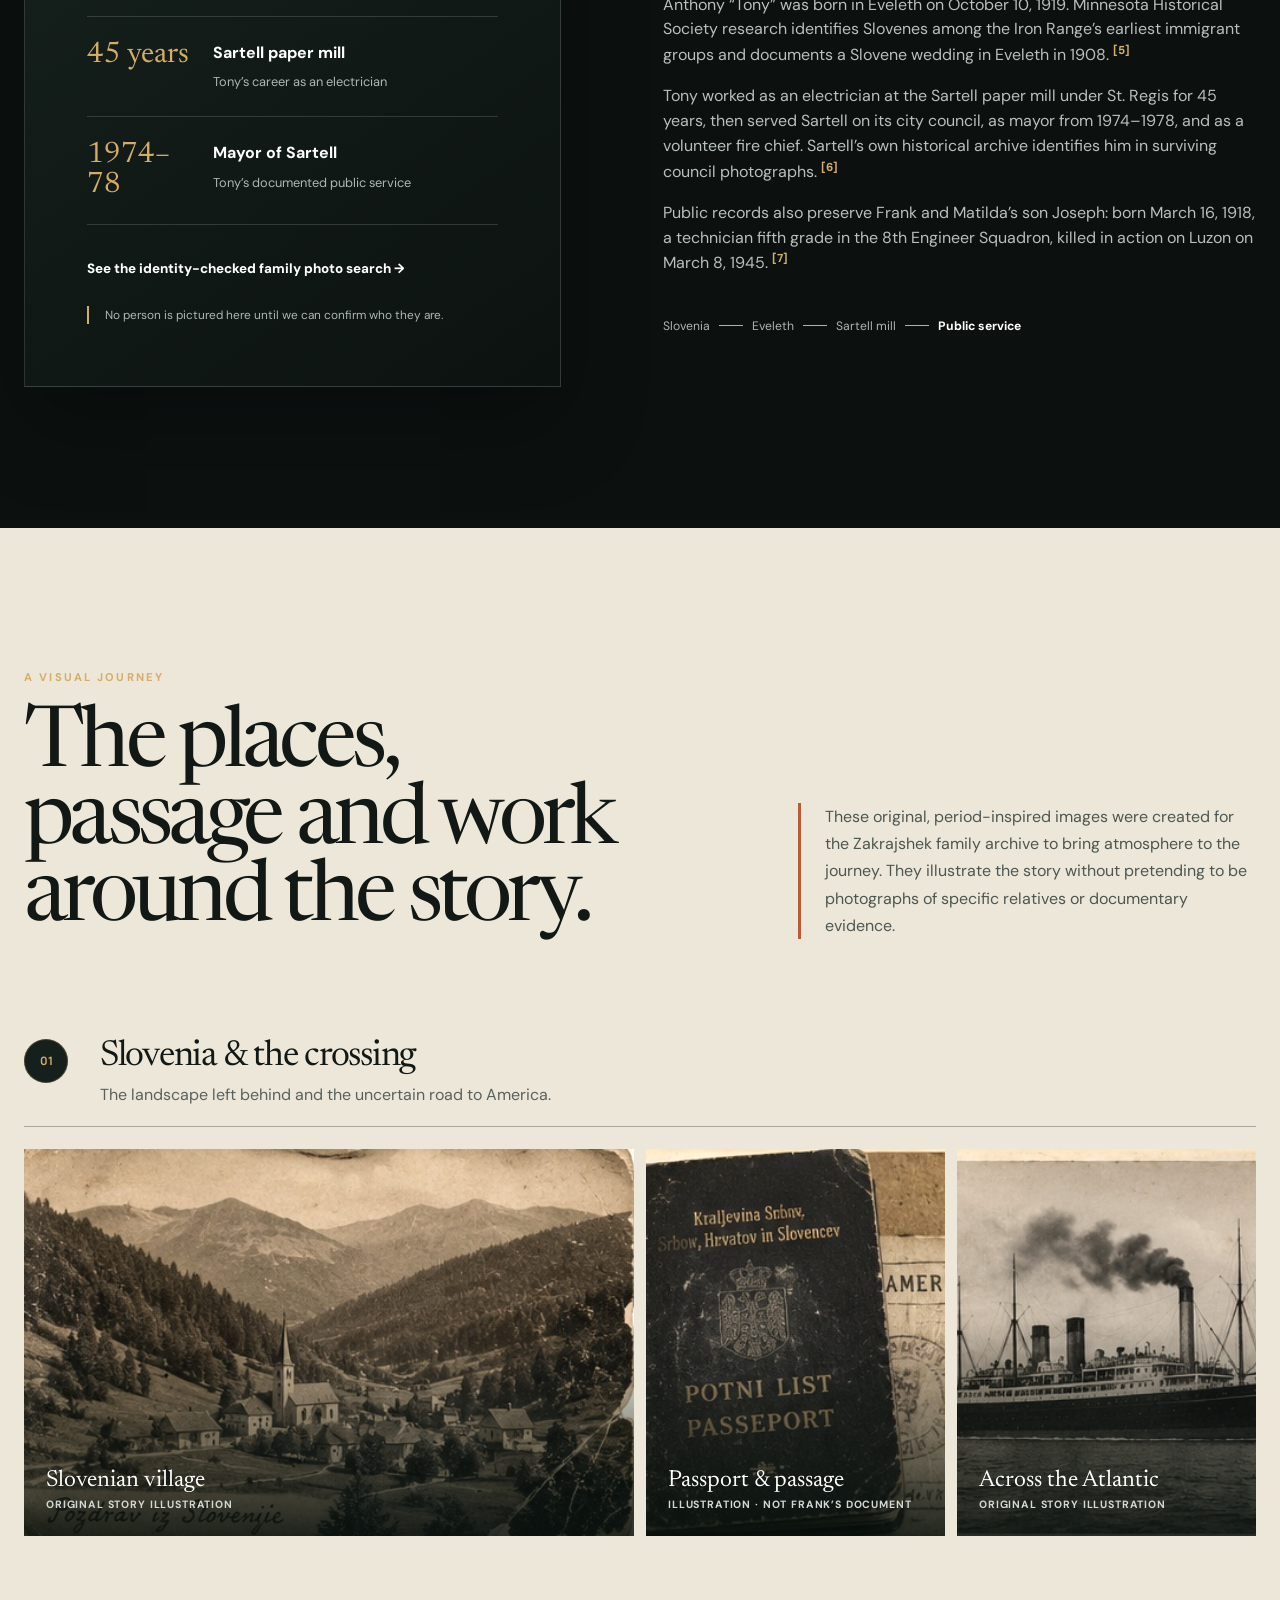
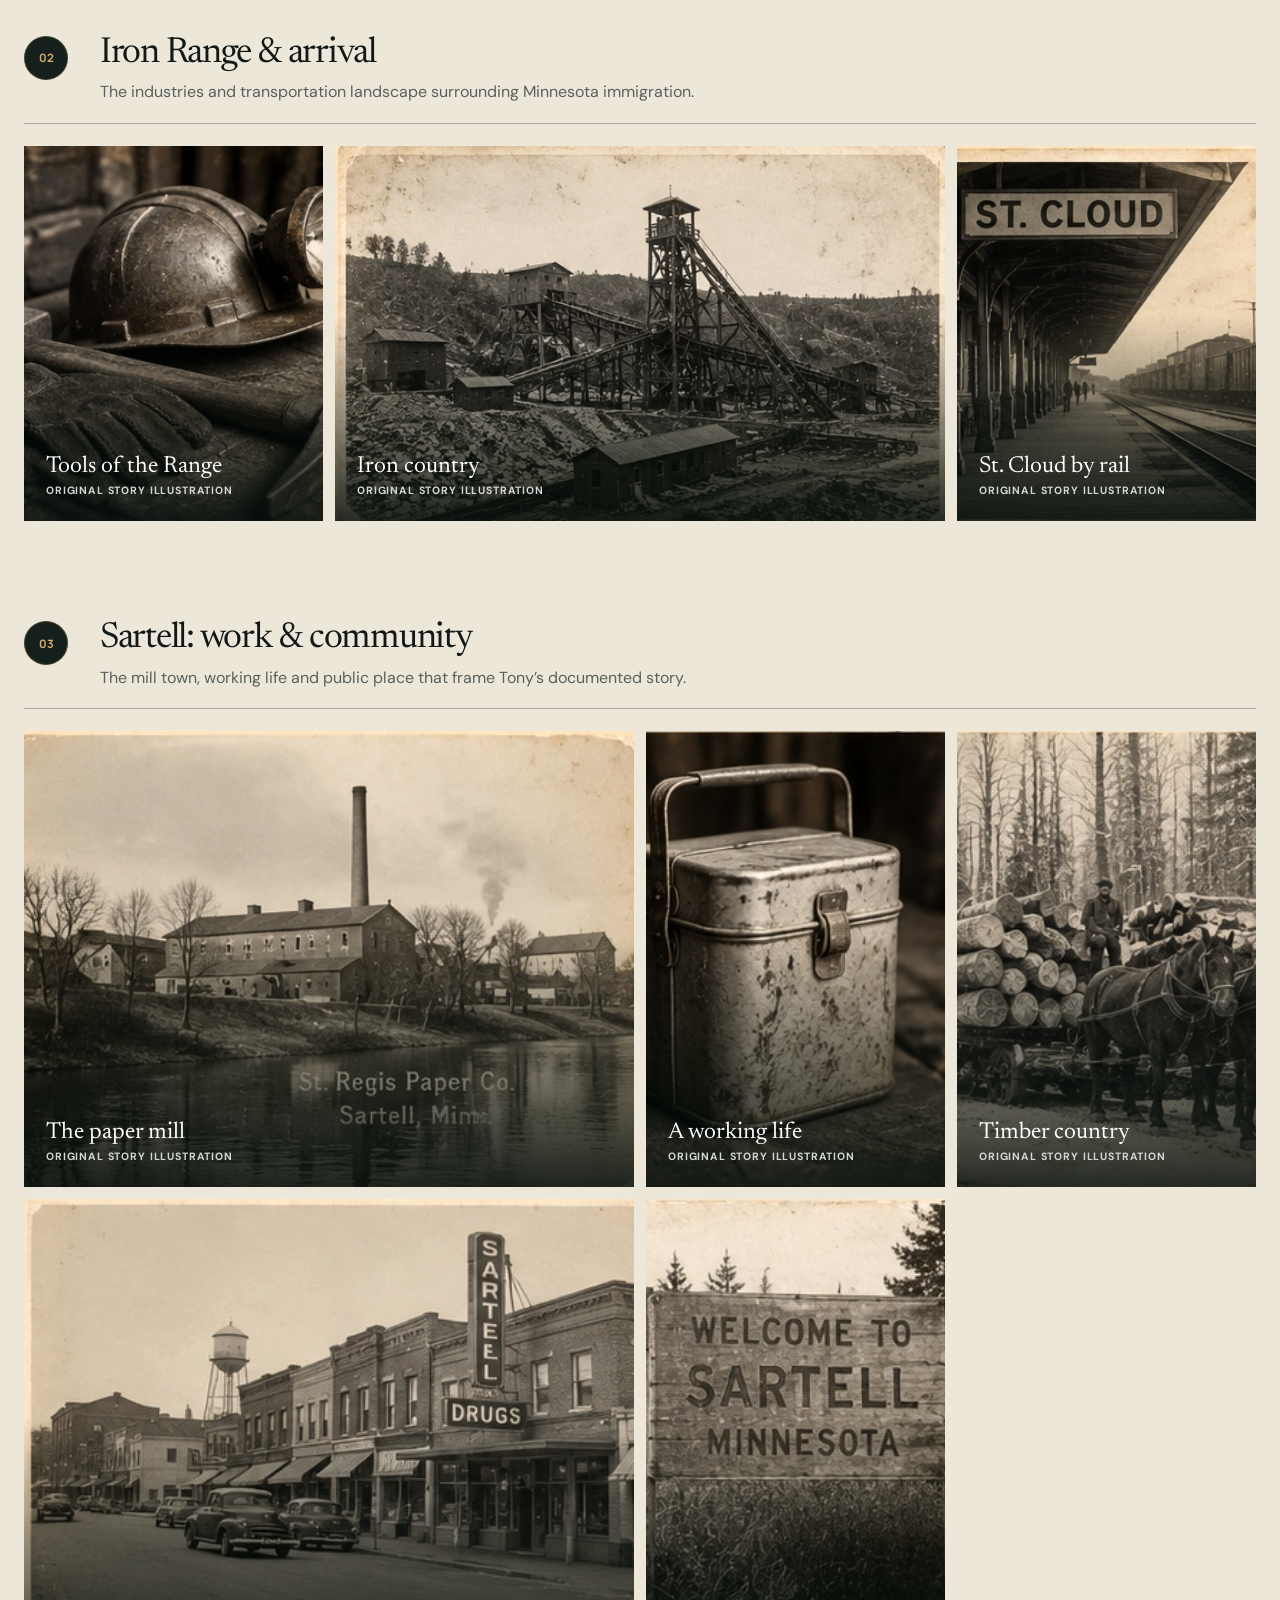
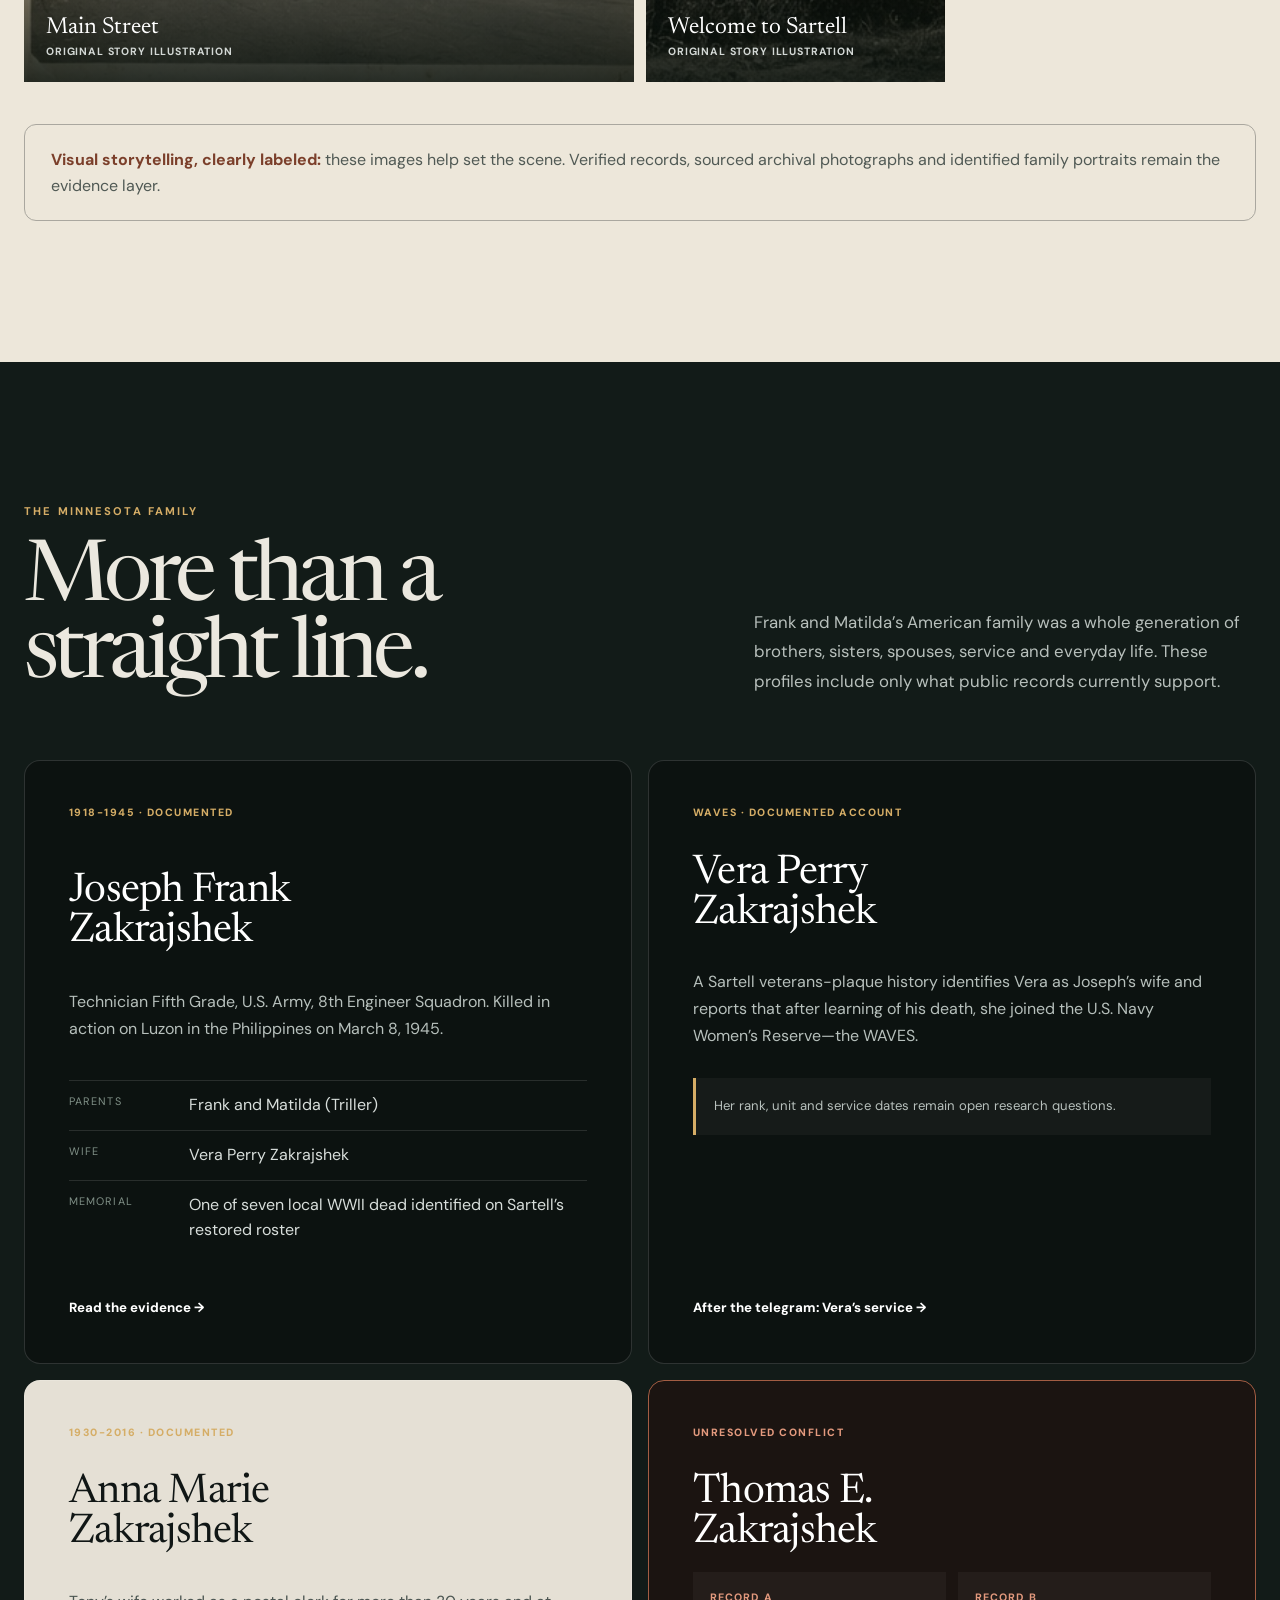
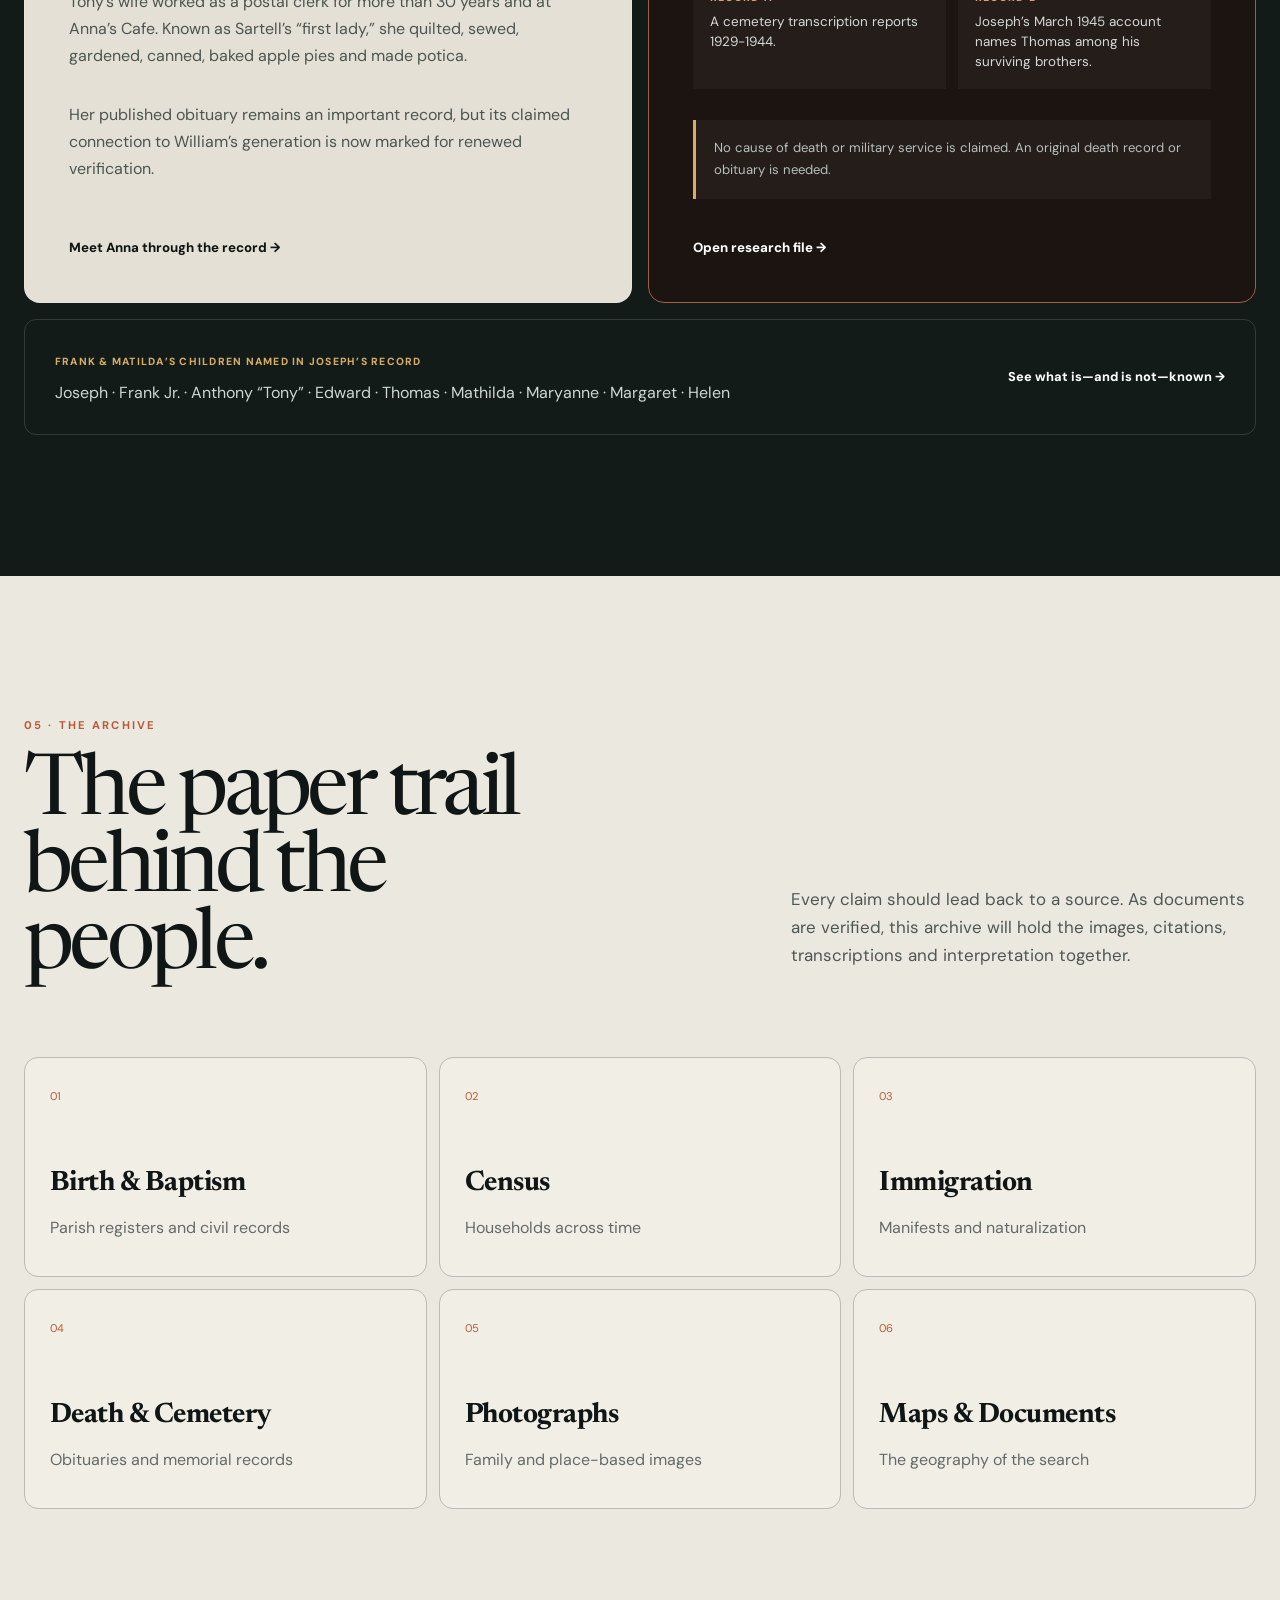
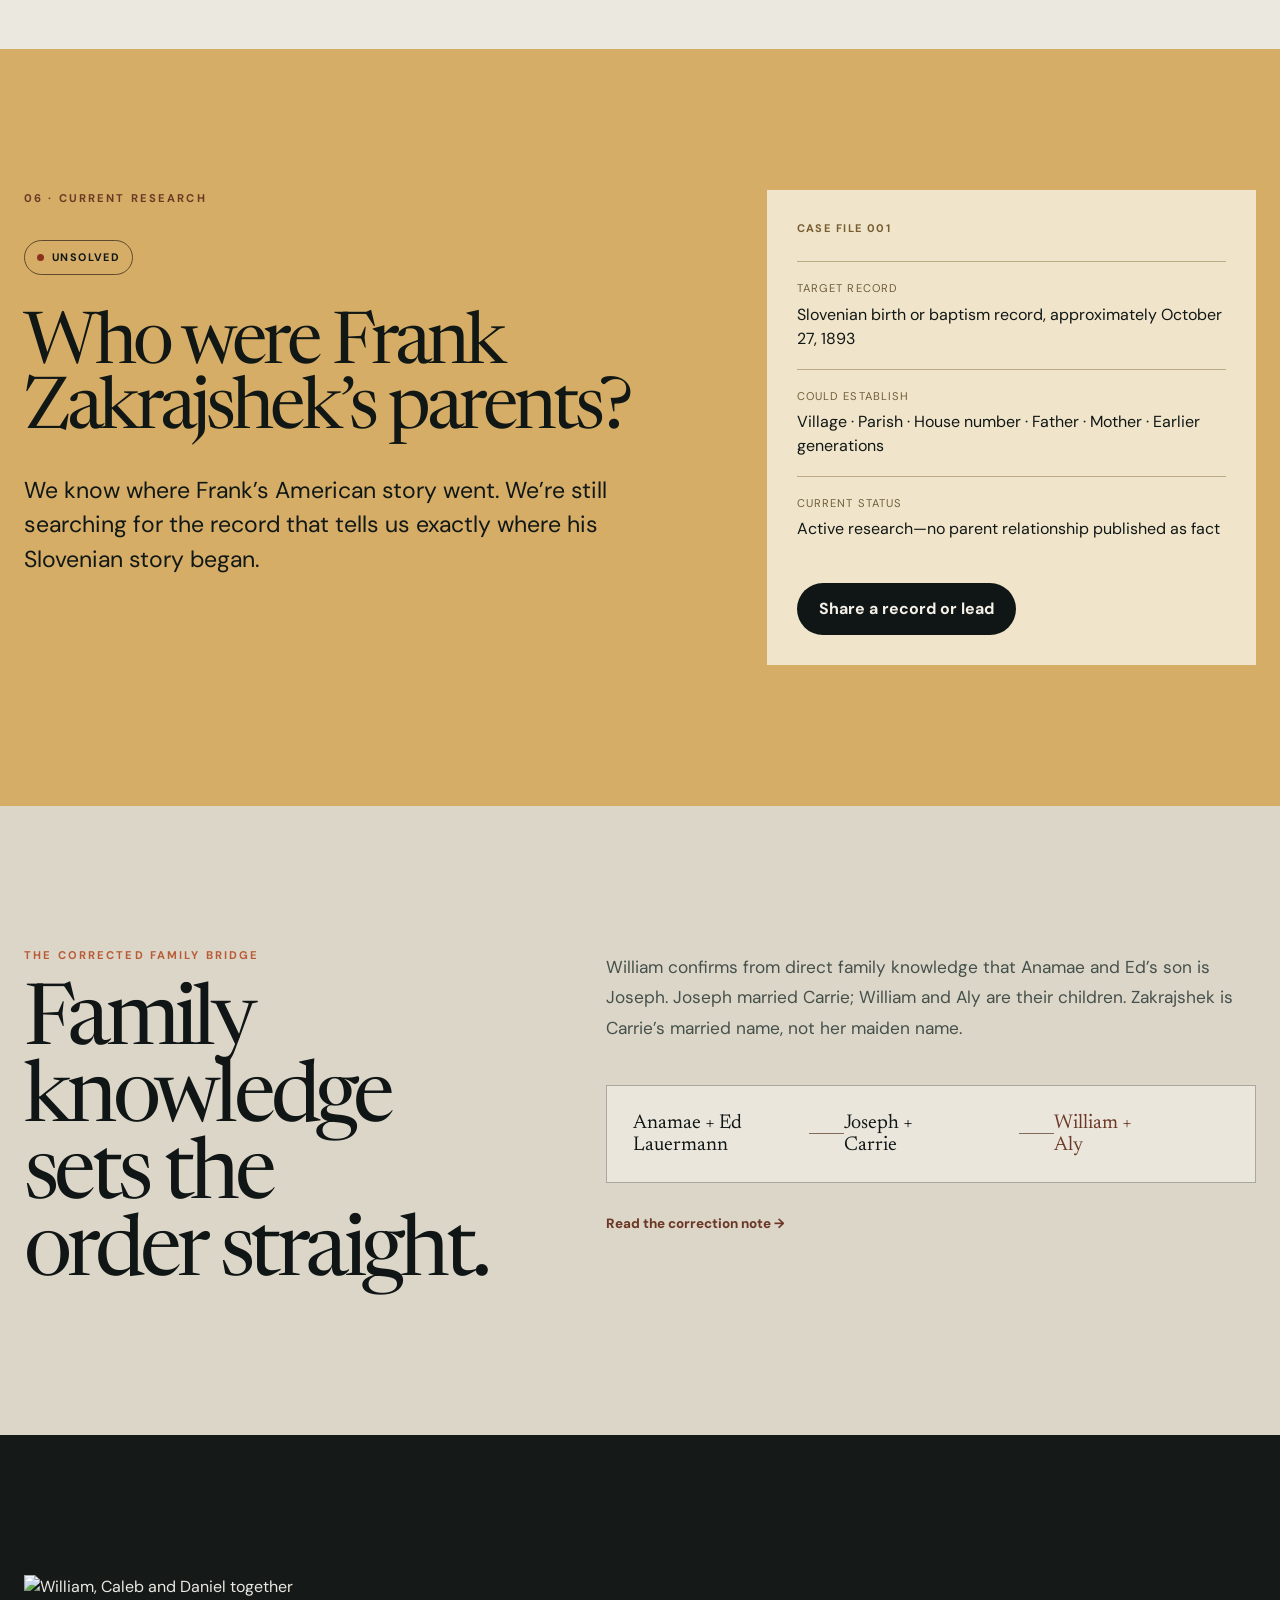
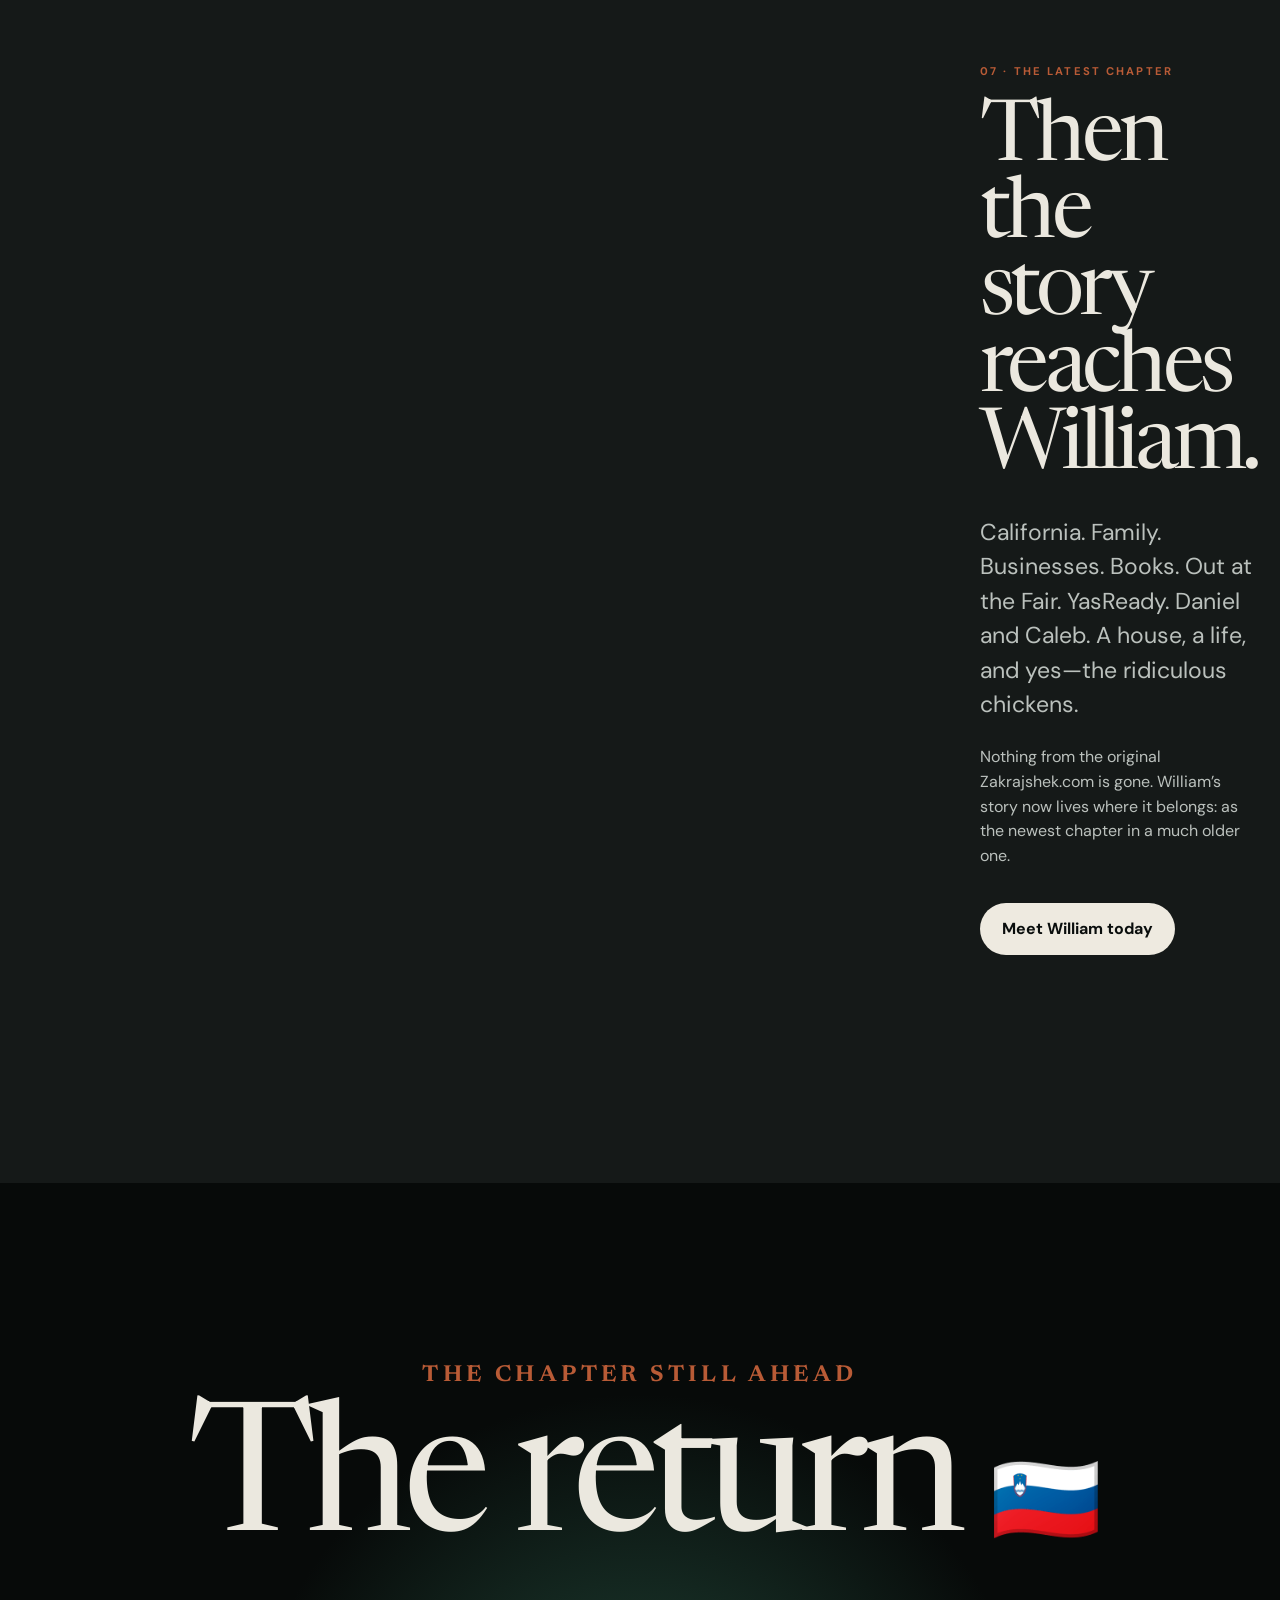
==== commit 9a1c4d2e: "Replace WZ icons and add archive share metadata" ====
--- a/index.html
+++ b/index.html
@@ -6,7 +6,9 @@
   <title>Zakrajshek — A Name, a Family, a 370-Year Search</title>
   <meta name="description" content="A living archive tracing the Zakrajshek name from Slovenia to Minnesota, California and the present day—built from records, photographs and an ongoing family search.">
   <link rel="canonical" href="https://zakrajshek.com/">
-  <link rel="icon" href="favicon.svg" type="image/svg+xml">
+  <link rel="icon" href="/favicon.svg?v=2" type="image/svg+xml">
+  <link rel="icon" href="/assets/favicon-32.png?v=2" sizes="32x32" type="image/png">
+  <link rel="apple-touch-icon" href="/assets/apple-touch-icon.png?v=2">
   <link rel="manifest" href="site.webmanifest">
   <meta name="theme-color" content="#080b0c">
   <meta property="og:type" content="website">
@@ -14,8 +16,17 @@
   <meta property="og:title" content="Zakrajshek — A Name, a Family, a 370-Year Search">
   <meta property="og:description" content="From Slovenia to Minnesota to California. Follow the records, the people and the questions still unanswered.">
   <meta property="og:url" content="https://zakrajshek.com/">
-  <meta property="og:image" content="https://zakrajshek.com/assets/media/roots/bloke-landscape.jpg">
+  <meta property="og:image" content="https://zakrajshek.com/assets/og-roots.jpg?v=2">
+  <meta property="og:image:secure_url" content="https://zakrajshek.com/assets/og-roots.jpg?v=2">
+  <meta property="og:image:type" content="image/jpeg">
+  <meta property="og:image:width" content="1200">
+  <meta property="og:image:height" content="630">
+  <meta property="og:image:alt" content="Zakrajshek — a living family archive from Slovenia to Minnesota to California">
   <meta name="twitter:card" content="summary_large_image">
+  <meta name="twitter:title" content="Zakrajshek — A Name, a Family, a 370-Year Search">
+  <meta name="twitter:description" content="From Slovenia to Minnesota to California. Follow the records, the people and the questions still unanswered.">
+  <meta name="twitter:image" content="https://zakrajshek.com/assets/og-roots.jpg?v=2">
+  <meta name="twitter:image:alt" content="Zakrajshek — a living family archive from Slovenia to Minnesota to California">
   <link rel="preconnect" href="https://fonts.googleapis.com">
   <link rel="preconnect" href="https://fonts.gstatic.com" crossorigin>
   <link href="https://fonts.googleapis.com/css2?family=DM+Sans:wght@400;500;600;700&family=Manrope:wght@500;600;700;800&family=Newsreader:ital,opsz,wght@0,6..72,400;1,6..72,400&display=swap" rel="stylesheet">
--- a/assets/site.css
+++ b/assets/site.css
@@ -1171,3 +1171,29 @@
 .roots-site :where(h2,.family-story-card h3,.person-card h3,.archive-grid h3,.journey-group h3),.research-site :where(h1,h2,h3){letter-spacing:-.018em}
 .roots-site .name-evolution strong{font-kerning:normal;font-feature-settings:"kern" 1,"liga" 1;letter-spacing:-.012em}
 @media(max-width:700px){.roots-site .roots-hero h1{font-size:clamp(3.35rem,16vw,5.35rem);line-height:.86;letter-spacing:-.012em}.roots-site :where(h2,.family-story-card h3,.person-card h3,.archive-grid h3,.journey-group h3),.research-site :where(h1,h2,h3){letter-spacing:-.012em}}
+
+/* v9.3 — adaptive surname evolution. Never crop a family name. */
+.roots-site .name-evolution{
+  grid-template-columns:minmax(0,1fr) 28px minmax(0,1fr) 28px minmax(0,1.18fr);
+  gap:clamp(10px,1.3vw,20px);
+  width:100%;
+}
+.roots-site .name-evolution div{min-width:0}
+.roots-site .name-evolution strong{
+  display:block;
+  max-width:100%;
+  font-size:clamp(2rem,3.25vw,3.55rem);
+  line-height:.92;
+  white-space:nowrap;
+}
+.roots-site .name-evolution i{justify-self:center;font-size:clamp(1.25rem,2vw,1.8rem)}
+@media(max-width:1180px){
+  .roots-site .name-evolution{grid-template-columns:1fr;margin-bottom:90px;gap:18px}
+  .roots-site .name-evolution div{padding:22px 0;border-bottom:1px solid rgba(255,255,255,.12)}
+  .roots-site .name-evolution strong{font-size:clamp(2.5rem,8vw,4.8rem)}
+  .roots-site .name-evolution i{justify-self:start;transform:rotate(90deg);margin:-6px 0;color:var(--gold)}
+}
+@media(max-width:700px){
+  .roots-site .name-evolution{margin:35px 0 68px}
+  .roots-site .name-evolution strong{font-size:clamp(2.15rem,10.5vw,3.4rem)}
+}
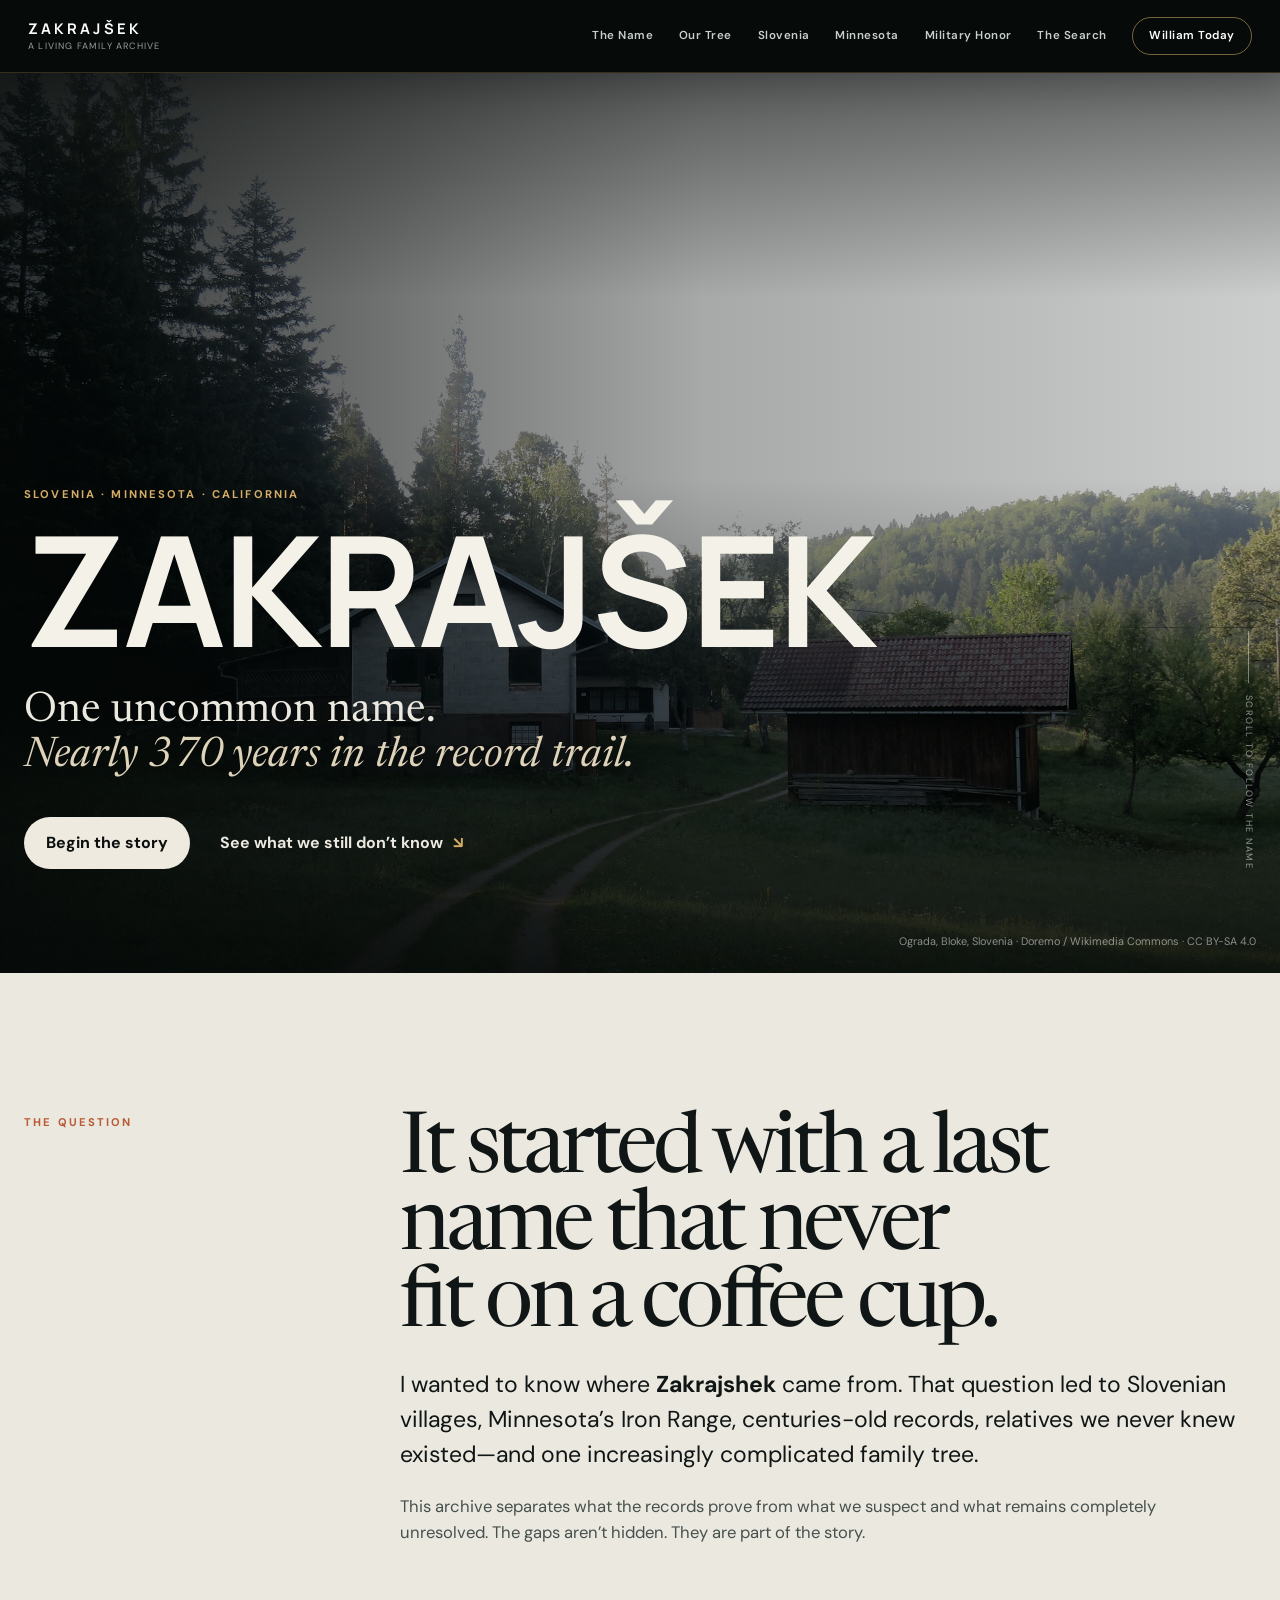
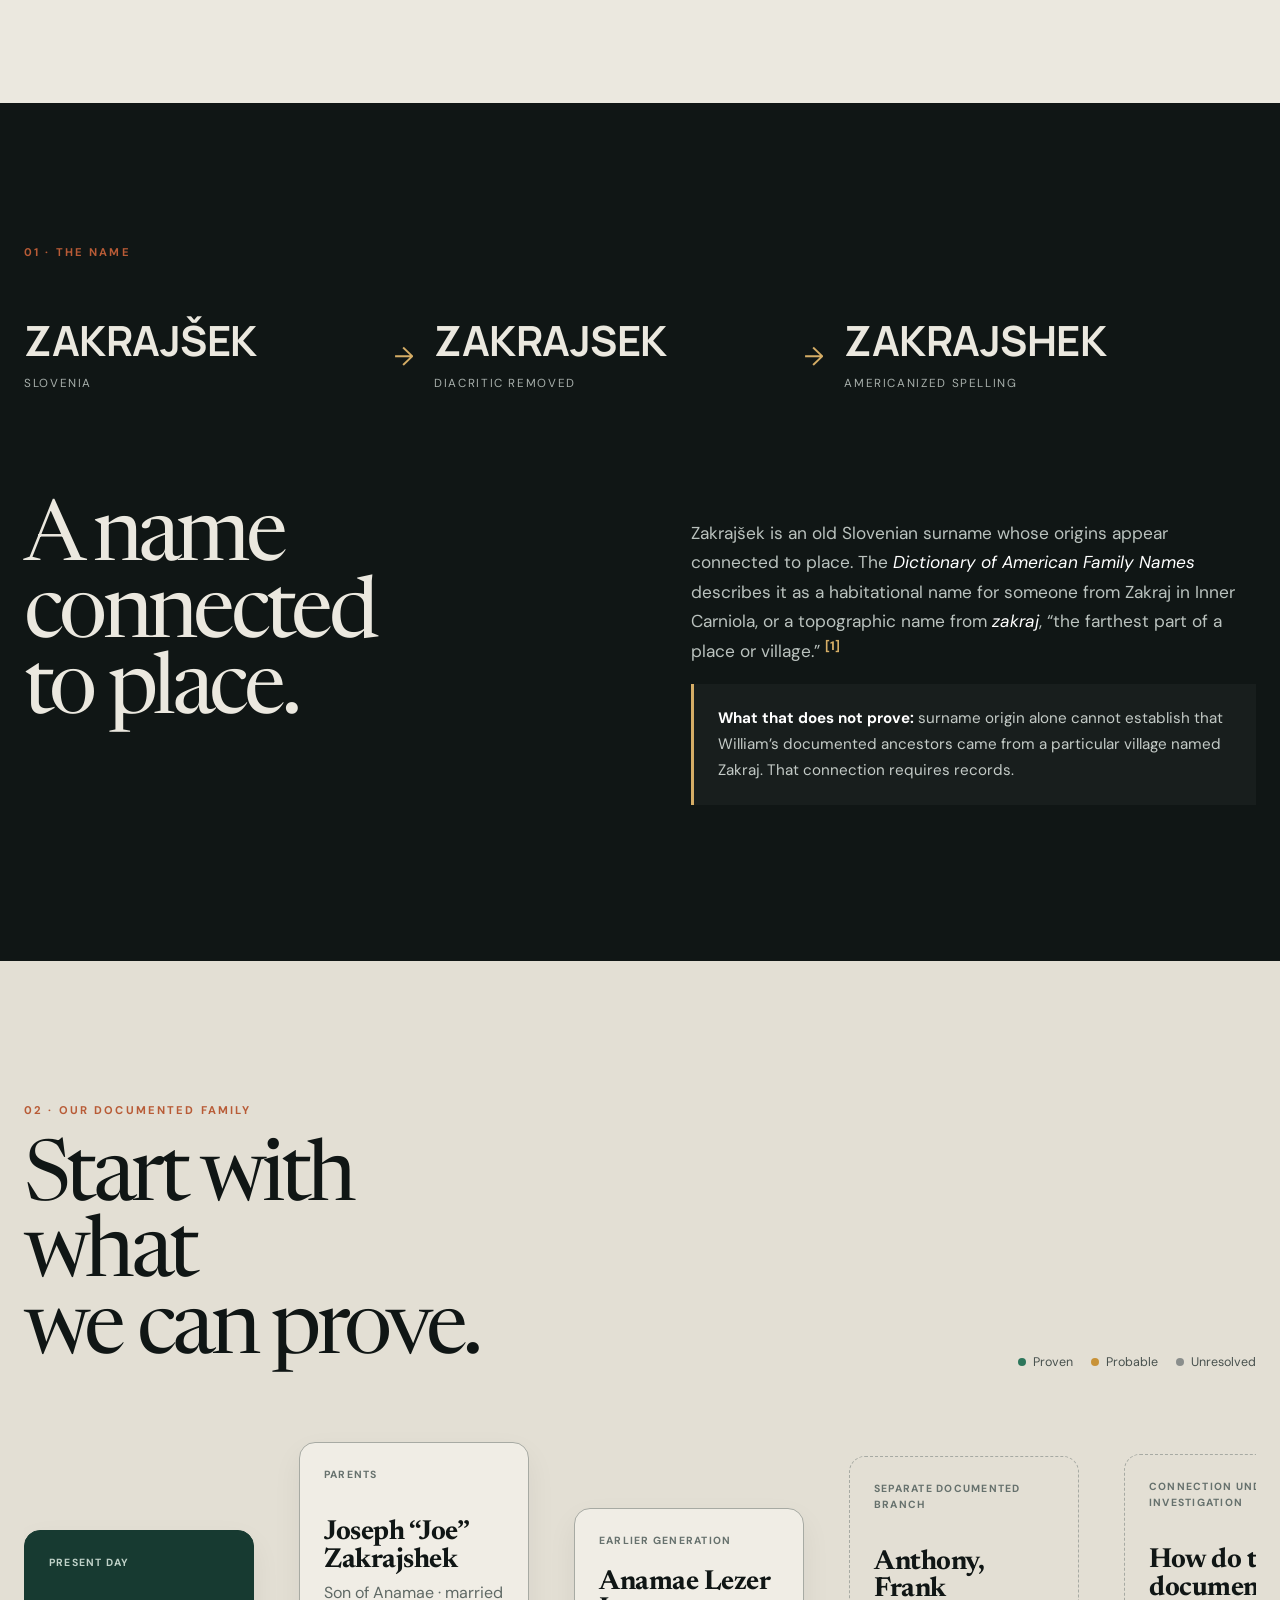
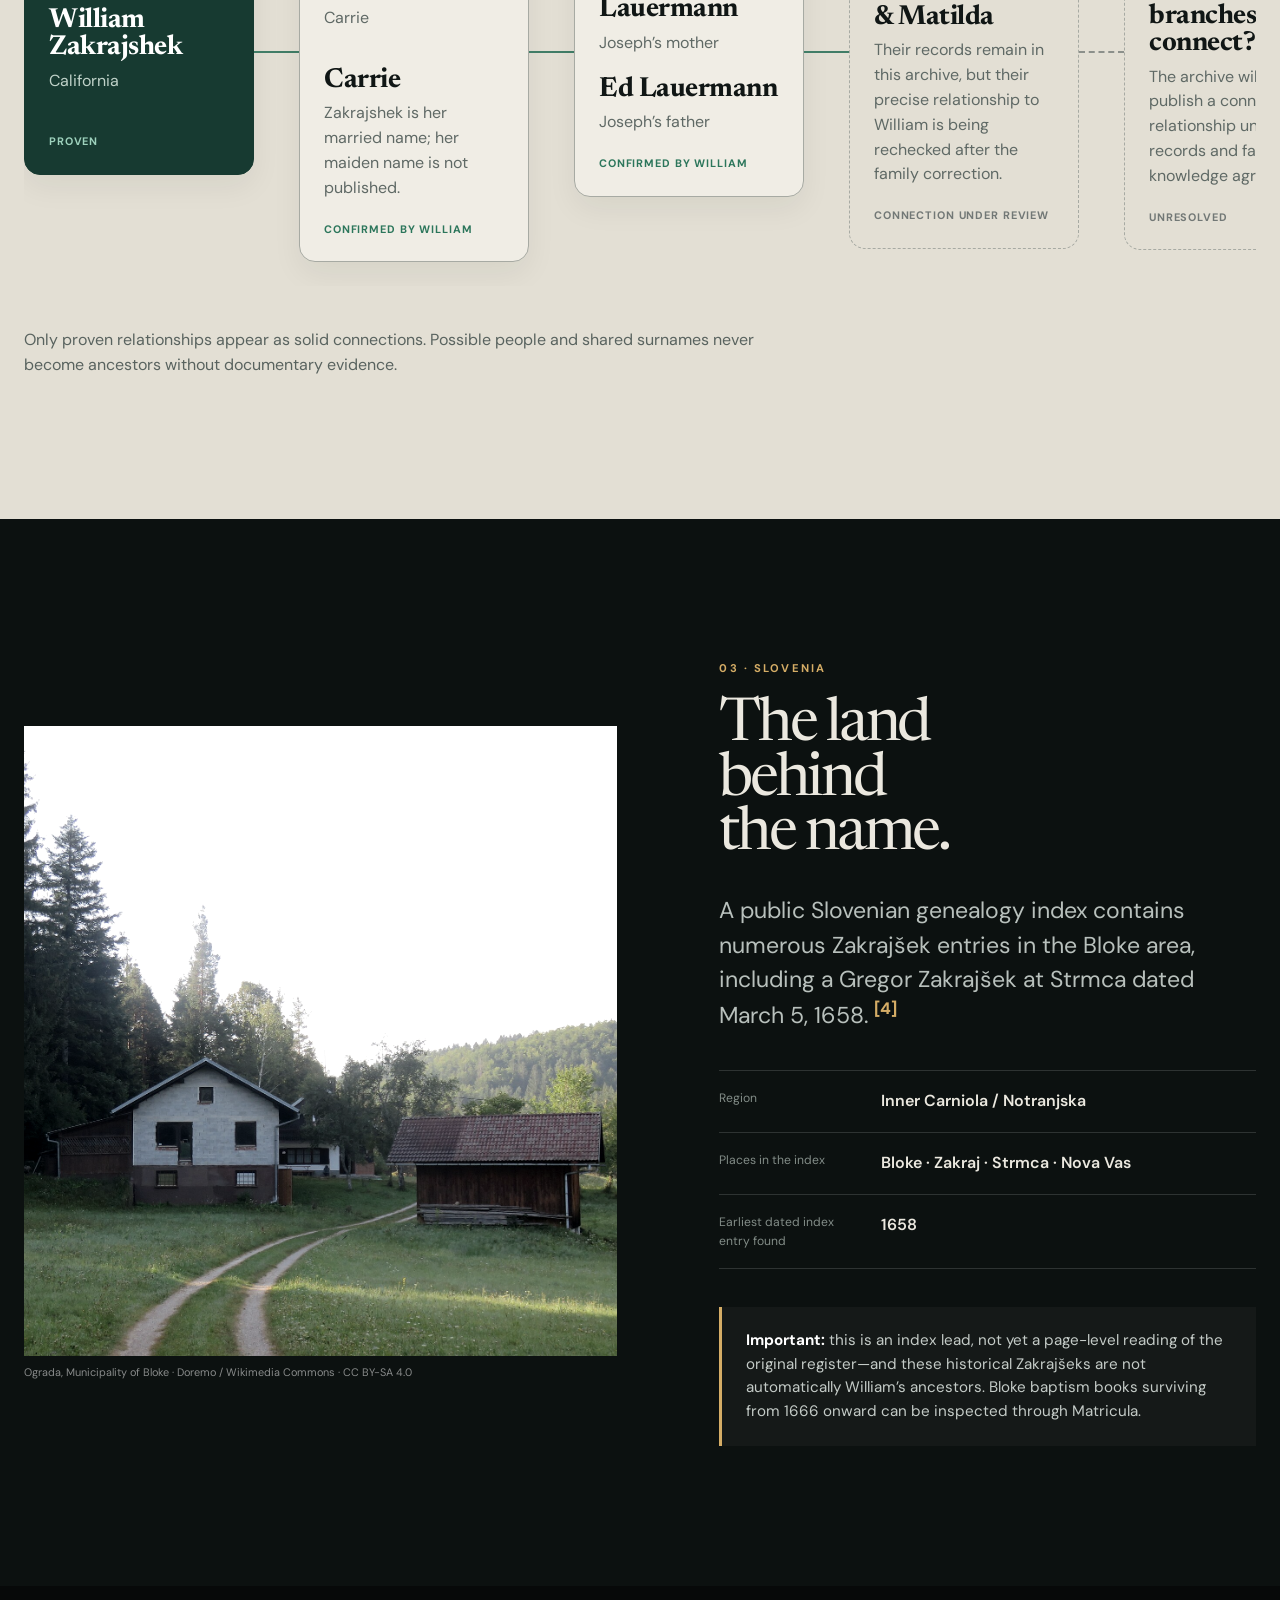
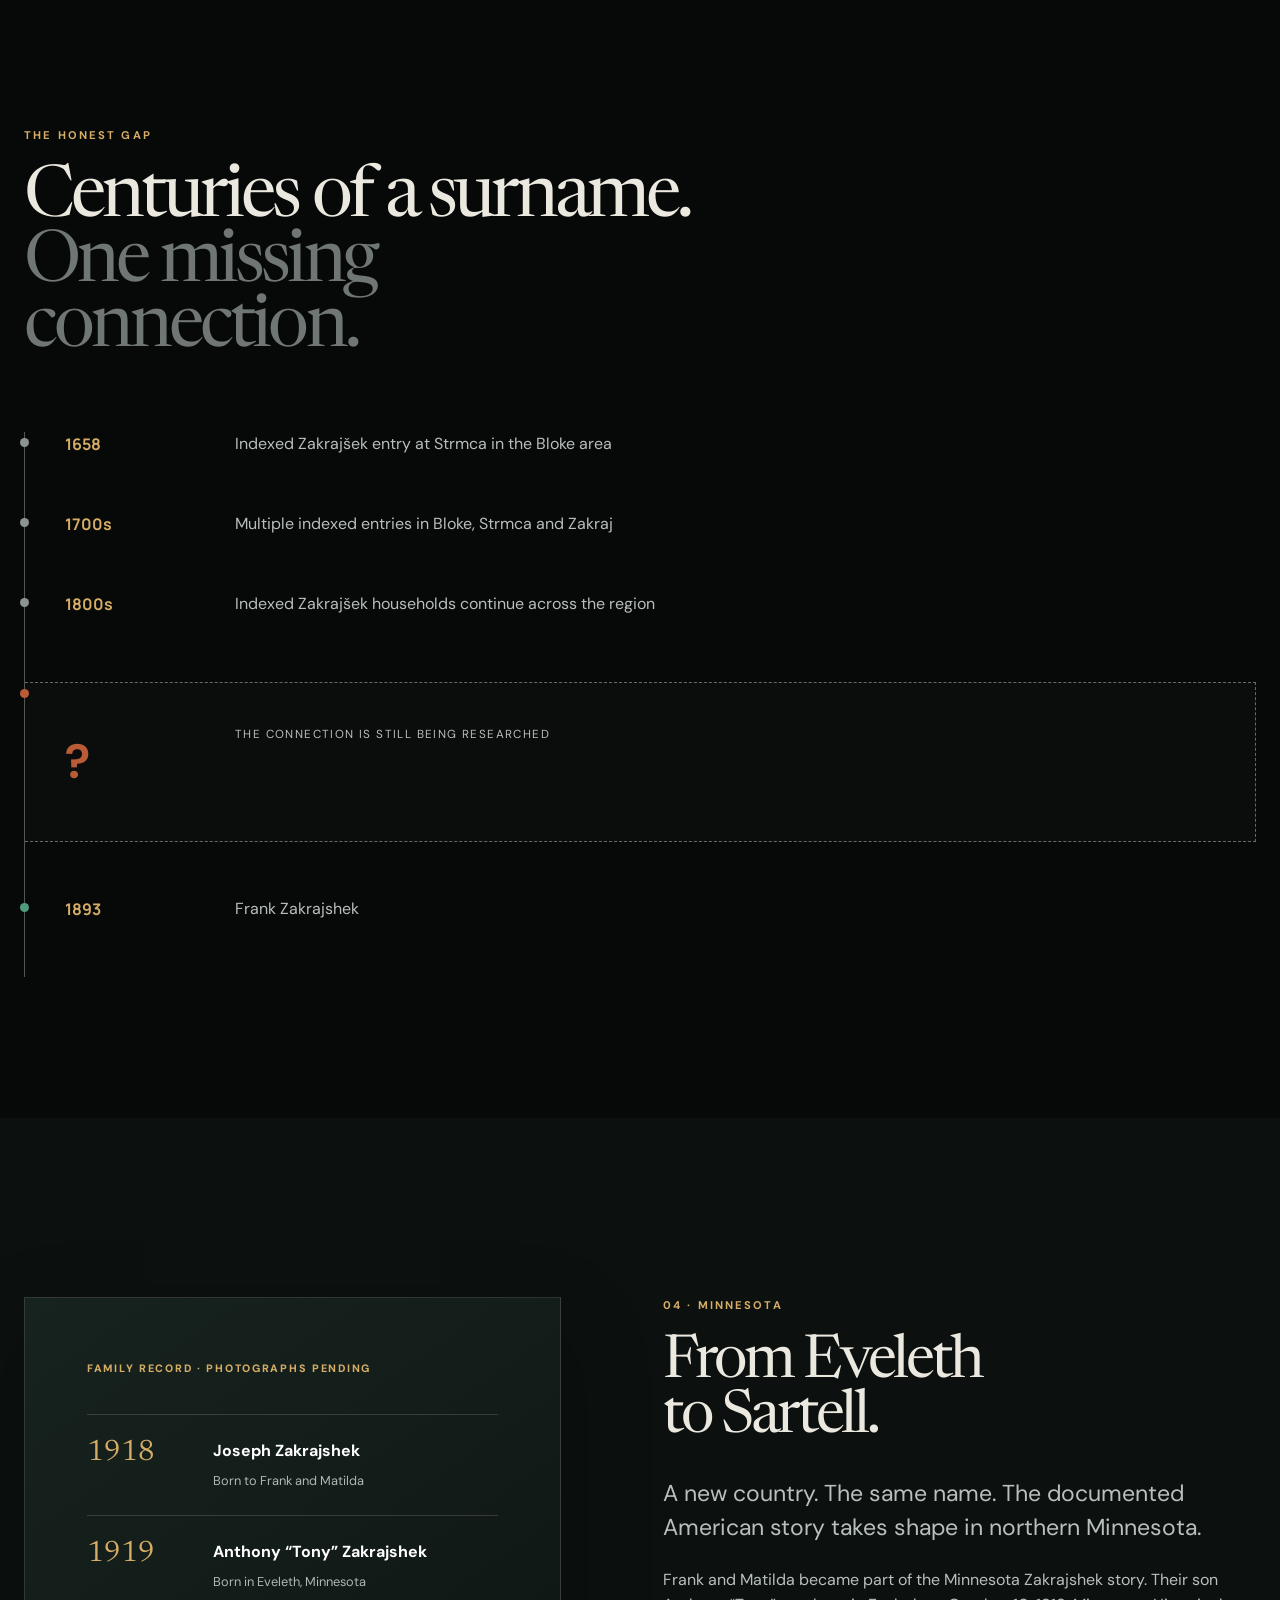
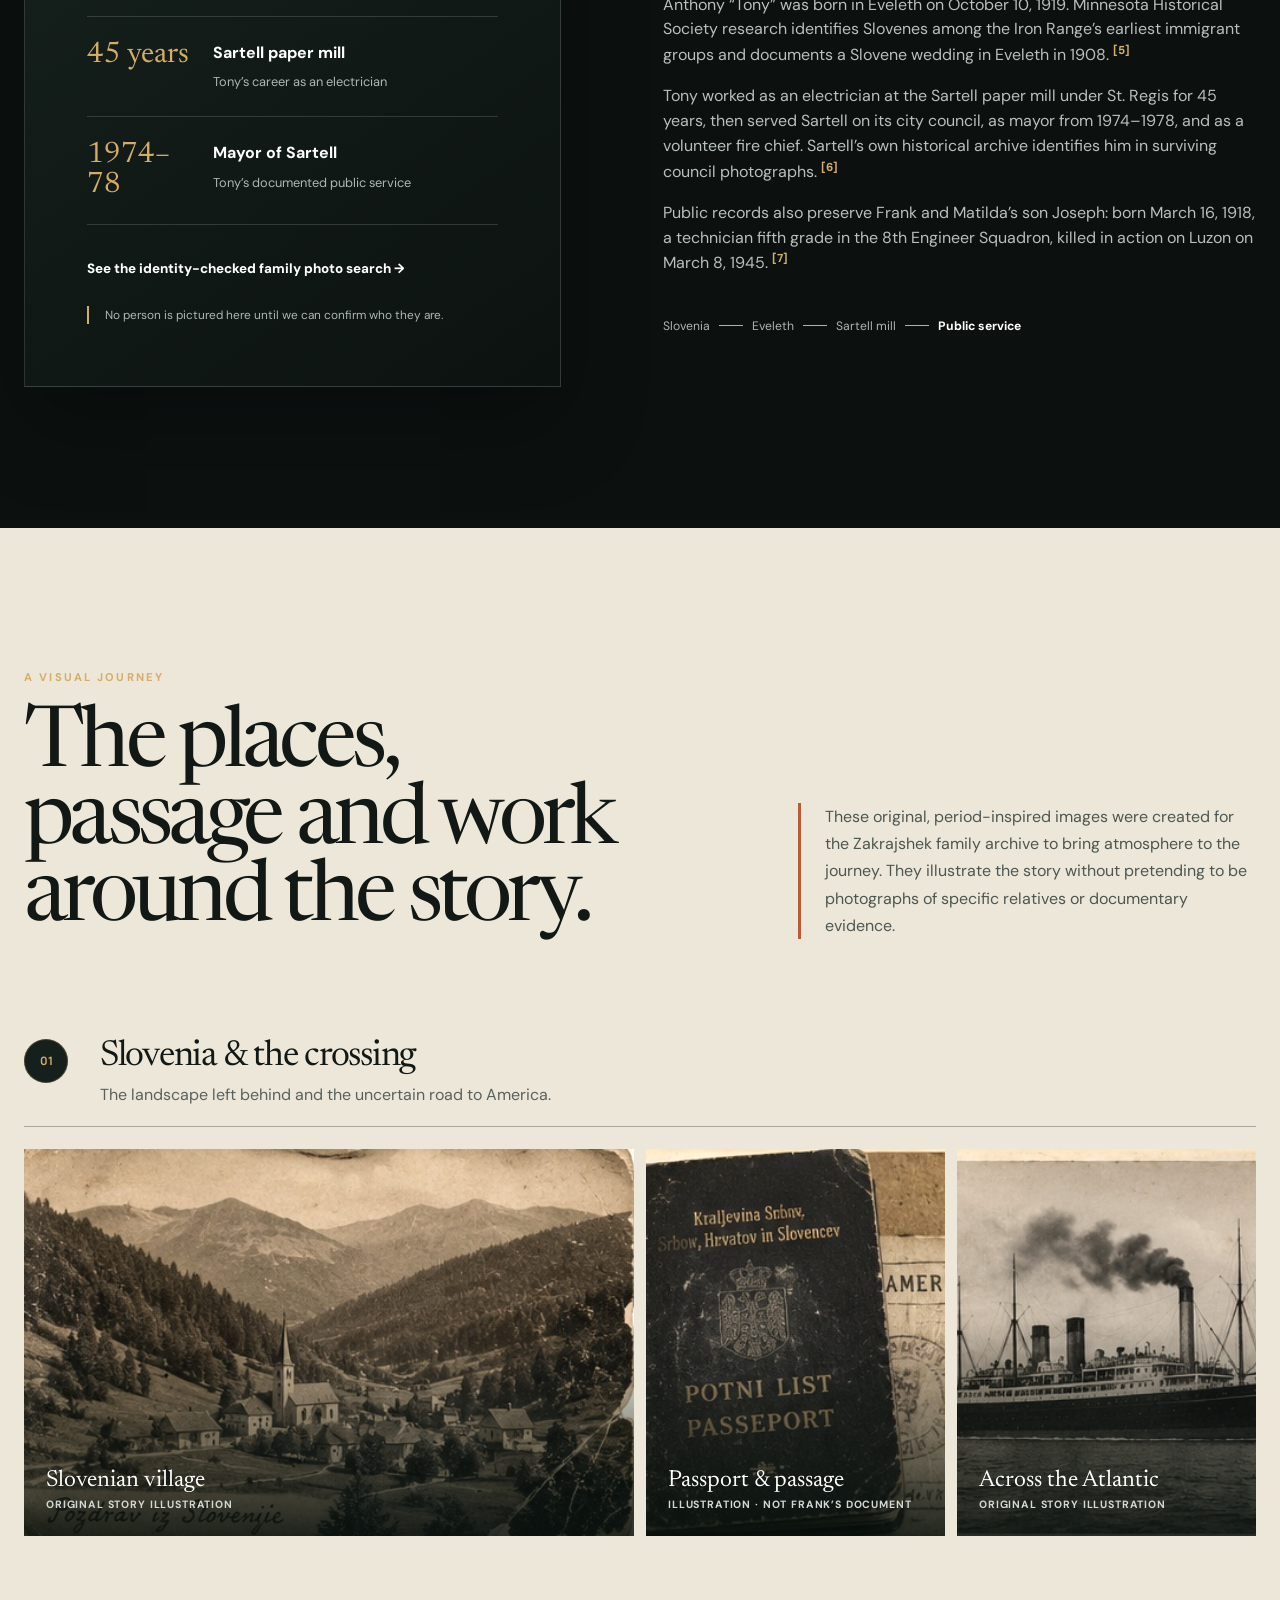
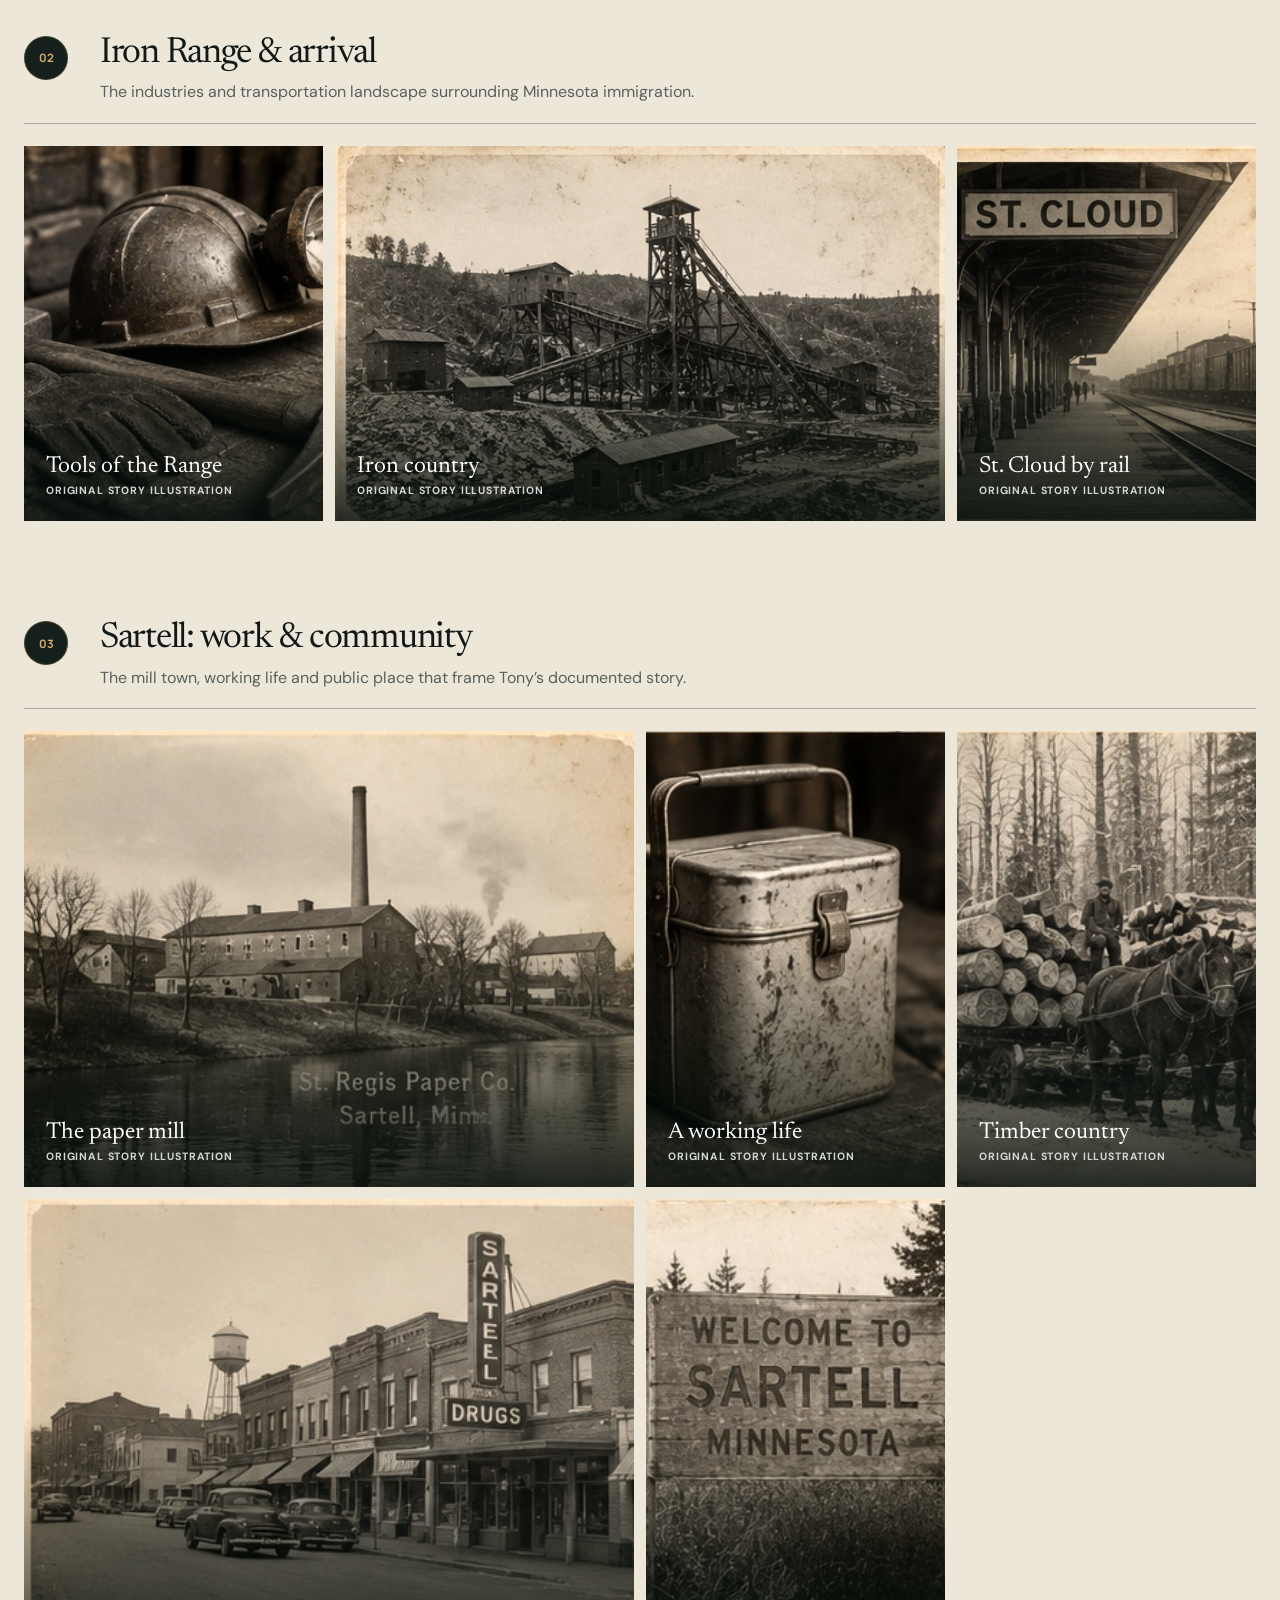
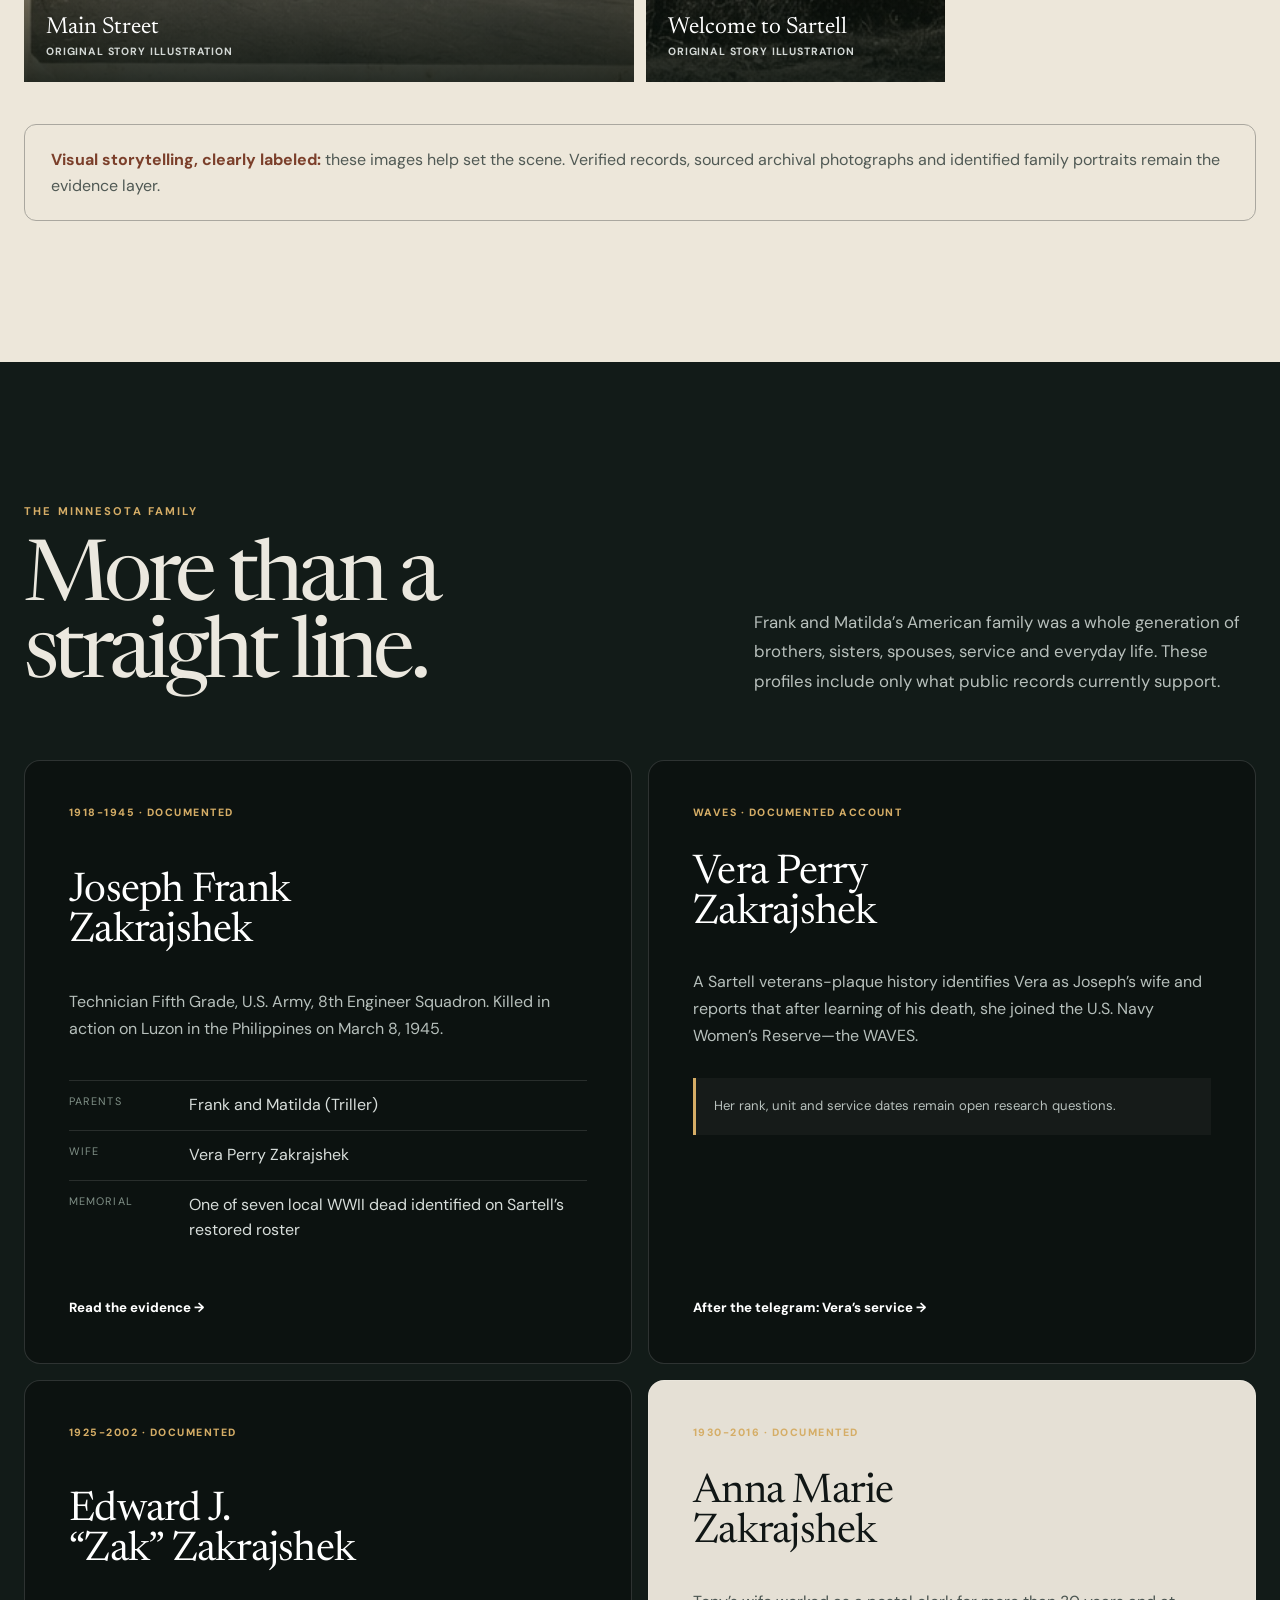
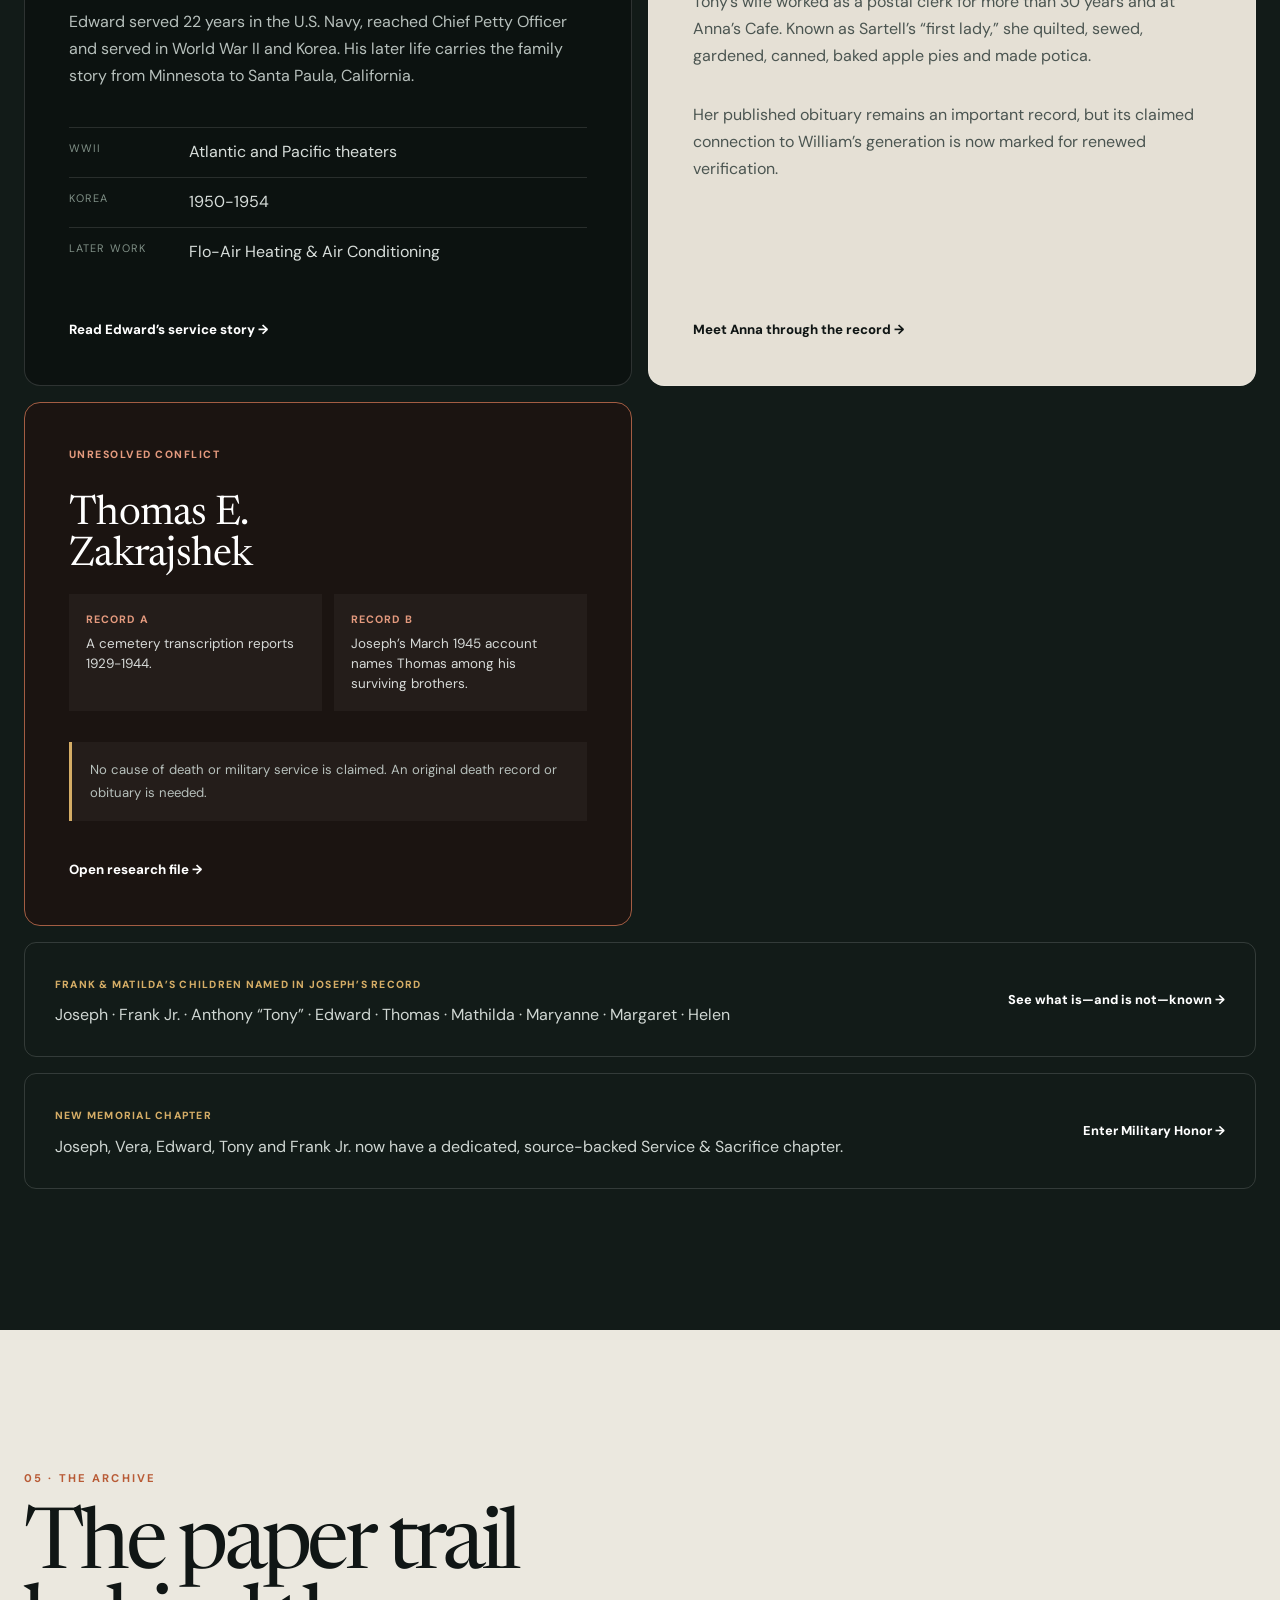
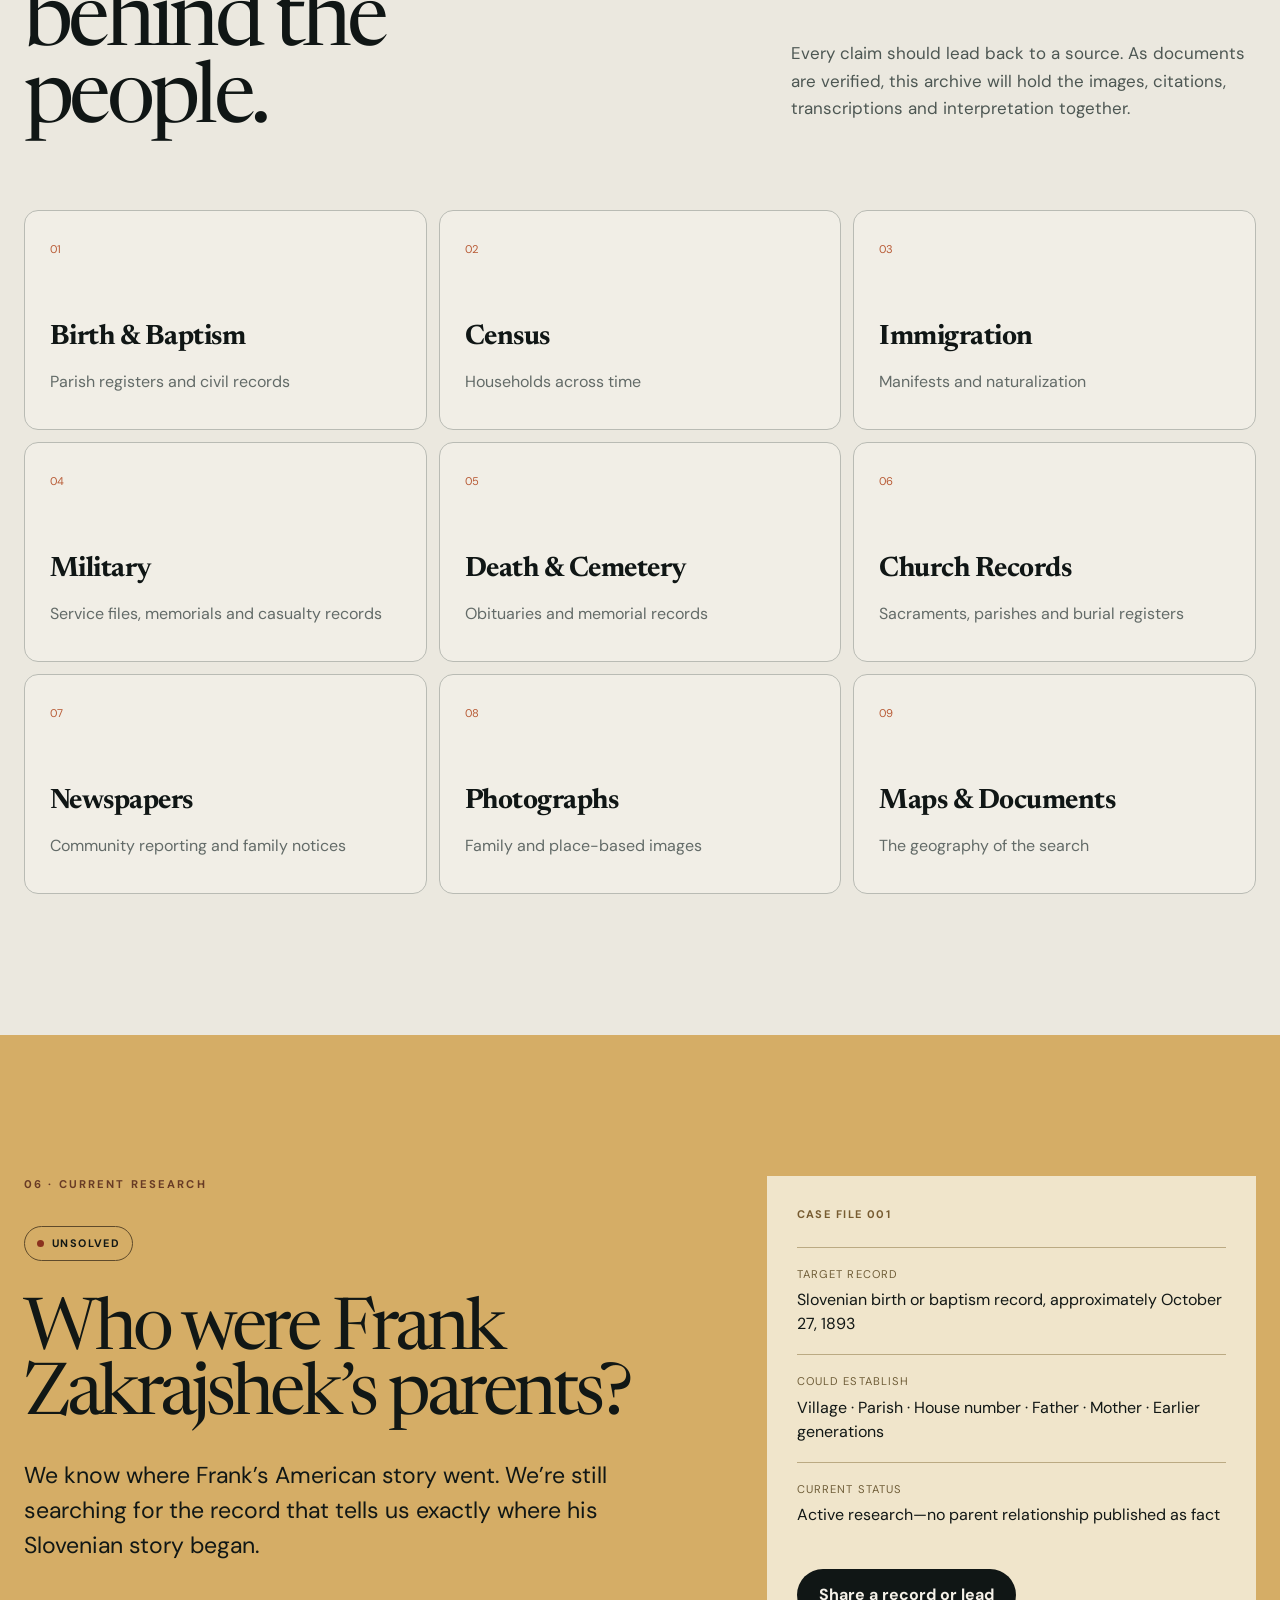
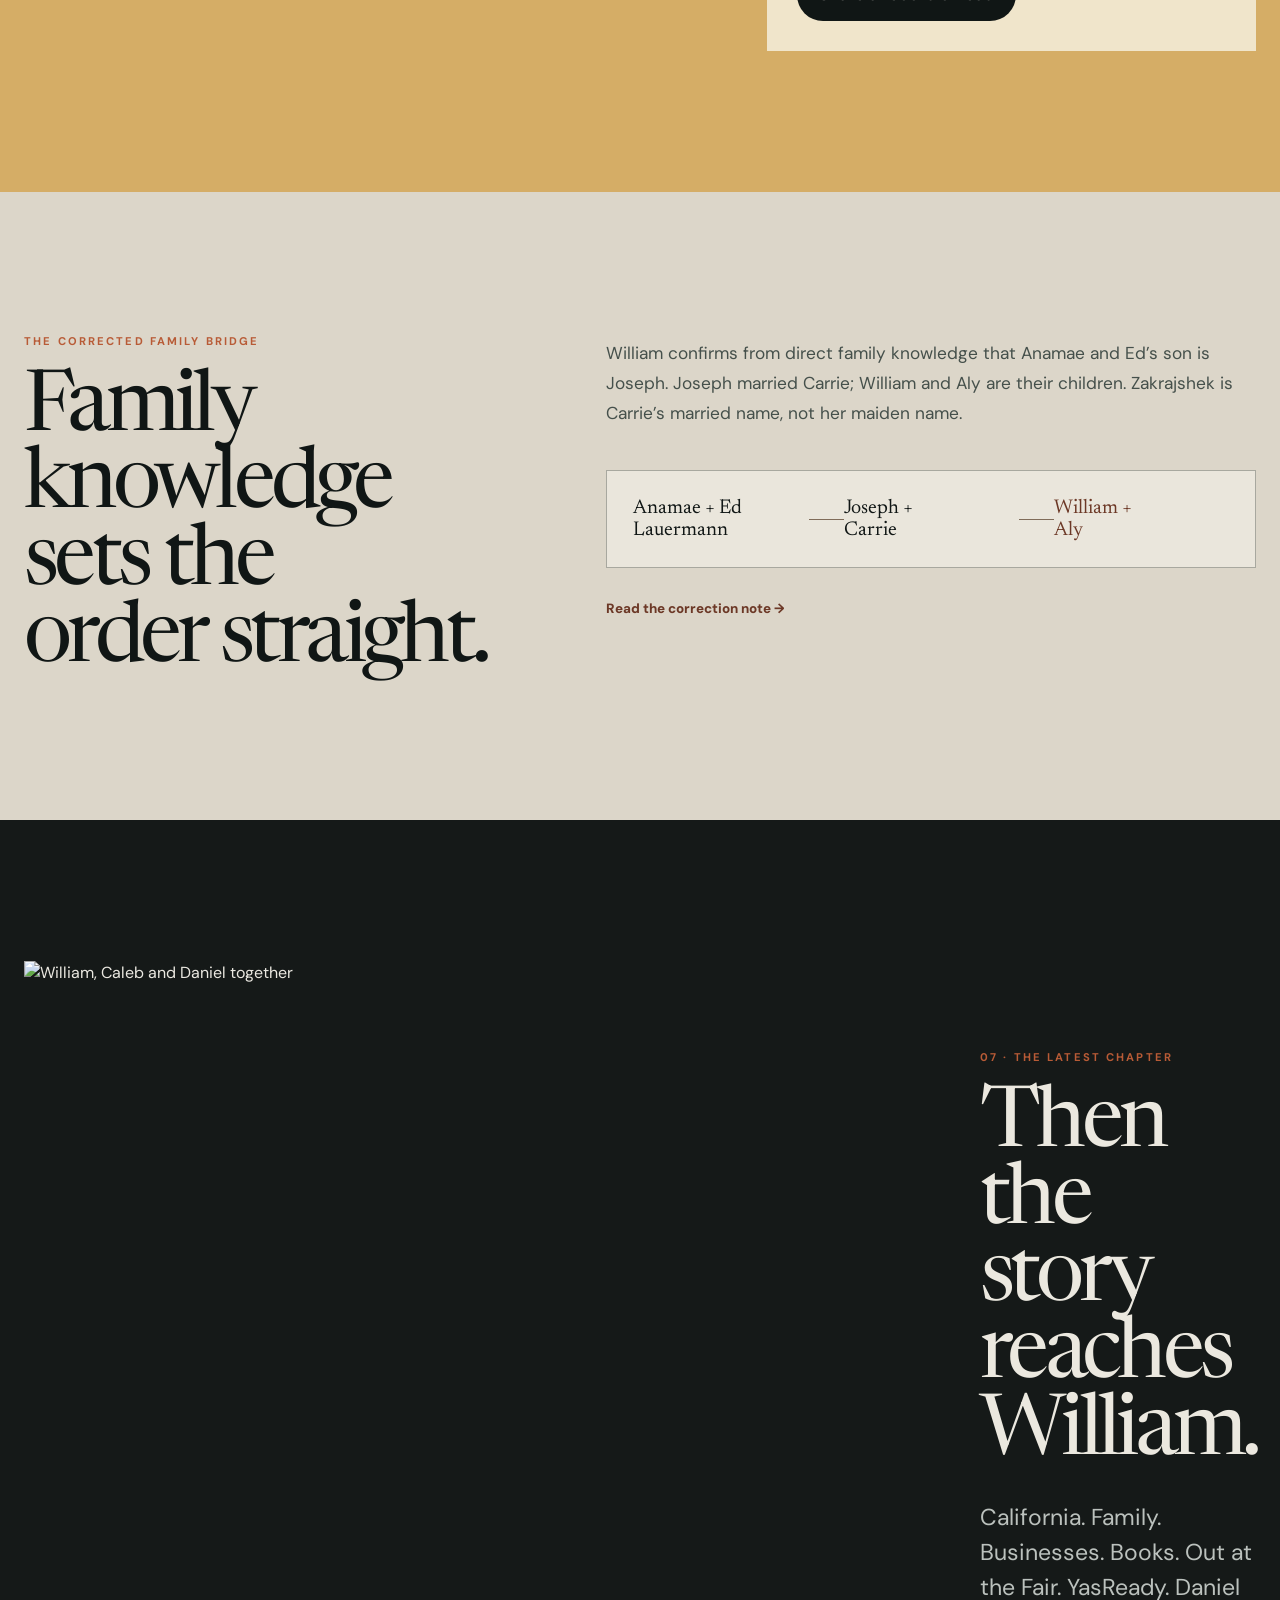
==== commit c1defab0: "Add Service and Sacrifice archive chapter" ====
--- a/index.html
+++ b/index.html
@@ -6,9 +6,8 @@
   <title>Zakrajshek — A Name, a Family, a 370-Year Search</title>
   <meta name="description" content="A living archive tracing the Zakrajshek name from Slovenia to Minnesota, California and the present day—built from records, photographs and an ongoing family search.">
   <link rel="canonical" href="https://zakrajshek.com/">
-  <link rel="icon" href="/favicon.svg?v=2" type="image/svg+xml">
-  <link rel="icon" href="/assets/favicon-32.png?v=2" sizes="32x32" type="image/png">
-  <link rel="apple-touch-icon" href="/assets/apple-touch-icon.png?v=2">
+  <link rel="icon" href="/assets/favicon-32.png?v=3" type="image/png" sizes="32x32">
+  <link rel="apple-touch-icon" href="/assets/apple-touch-icon.png?v=3">
   <link rel="manifest" href="site.webmanifest">
   <meta name="theme-color" content="#080b0c">
   <meta property="og:type" content="website">
@@ -16,21 +15,21 @@
   <meta property="og:title" content="Zakrajshek — A Name, a Family, a 370-Year Search">
   <meta property="og:description" content="From Slovenia to Minnesota to California. Follow the records, the people and the questions still unanswered.">
   <meta property="og:url" content="https://zakrajshek.com/">
-  <meta property="og:image" content="https://zakrajshek.com/assets/og-roots.jpg?v=2">
-  <meta property="og:image:secure_url" content="https://zakrajshek.com/assets/og-roots.jpg?v=2">
+  <meta property="og:image" content="https://zakrajshek.com/assets/media/roots/bloke-landscape.jpg">
+  <meta property="og:image:secure_url" content="https://zakrajshek.com/assets/media/roots/bloke-landscape.jpg">
   <meta property="og:image:type" content="image/jpeg">
-  <meta property="og:image:width" content="1200">
-  <meta property="og:image:height" content="630">
-  <meta property="og:image:alt" content="Zakrajshek — a living family archive from Slovenia to Minnesota to California">
+  <meta property="og:image:width" content="1920">
+  <meta property="og:image:height" content="1451">
+  <meta property="og:image:alt" content="House and rural landscape in Ograda, Bloke, Slovenia">
   <meta name="twitter:card" content="summary_large_image">
   <meta name="twitter:title" content="Zakrajshek — A Name, a Family, a 370-Year Search">
   <meta name="twitter:description" content="From Slovenia to Minnesota to California. Follow the records, the people and the questions still unanswered.">
-  <meta name="twitter:image" content="https://zakrajshek.com/assets/og-roots.jpg?v=2">
-  <meta name="twitter:image:alt" content="Zakrajshek — a living family archive from Slovenia to Minnesota to California">
+  <meta name="twitter:image" content="https://zakrajshek.com/assets/media/roots/bloke-landscape.jpg">
+  <meta name="twitter:image:alt" content="House and rural landscape in Ograda, Bloke, Slovenia">
   <link rel="preconnect" href="https://fonts.googleapis.com">
   <link rel="preconnect" href="https://fonts.gstatic.com" crossorigin>
   <link href="https://fonts.googleapis.com/css2?family=DM+Sans:wght@400;500;600;700&family=Manrope:wght@500;600;700;800&family=Newsreader:ital,opsz,wght@0,6..72,400;1,6..72,400&display=swap" rel="stylesheet">
-  <link href="/assets/site.css?v=9.3" rel="stylesheet">
+  <link href="/assets/site.css?v=9.4" rel="stylesheet">
   <script type="application/ld+json">{"@context":"https://schema.org","@type":"WebSite","name":"Zakrajshek","url":"https://zakrajshek.com/","description":"A living family archive created and maintained by William Zakrajshek."}</script>
 </head>
 <body class="roots-site">
@@ -39,13 +38,13 @@
     <div class="roots-nav-wrap">
       <a class="roots-brand" href="index.html" aria-label="Zakrajshek home"><strong>ZAKRAJŠEK</strong><span>A living family archive</span></a>
       <nav class="desktop-links roots-links" aria-label="Primary navigation">
-        <a href="#name">The Name</a><a href="#tree">Our Tree</a><a href="#slovenia">Slovenia</a><a href="#minnesota">Minnesota</a><a href="#archive">Archive</a><a href="#search">The Search</a><a class="nav-cta" href="william.html">William Today</a>
+        <a href="#name">The Name</a><a href="#tree">Our Tree</a><a href="#slovenia">Slovenia</a><a href="#minnesota">Minnesota</a><a href="military.html">Military Honor</a><a href="#search">The Search</a><a class="nav-cta" href="william.html">William Today</a>
       </nav>
       <button class="menu-button" type="button" aria-expanded="false" aria-controls="mobile-navigation" aria-label="Open navigation menu">Menu</button>
     </div>
   </header>
   <nav id="mobile-navigation" class="mobile-menu roots-mobile" aria-label="Mobile navigation" aria-hidden="true">
-    <a href="#name">The Name <span>01</span></a><a href="#tree">Our Tree <span>02</span></a><a href="#slovenia">Slovenia <span>03</span></a><a href="#minnesota">Minnesota <span>04</span></a><a href="#archive">Archive <span>05</span></a><a href="#search">The Search <span>06</span></a><a class="mobile-cta" href="william.html">William Today</a>
+    <a href="#name">The Name <span>01</span></a><a href="#tree">Our Tree <span>02</span></a><a href="#slovenia">Slovenia <span>03</span></a><a href="#minnesota">Minnesota <span>04</span></a><a href="military.html">Military Honor <span>05</span></a><a href="#archive">Archive <span>06</span></a><a href="#search">The Search <span>07</span></a><a class="mobile-cta" href="william.html">William Today</a>
   </nav>
 
   <main id="main-content">
@@ -164,15 +163,17 @@
         <div class="family-story-grid">
           <article class="family-story-card service"><span>1918-1945 · Documented</span><h3>Joseph Frank Zakrajshek</h3><p>Technician Fifth Grade, U.S. Army, 8th Engineer Squadron. Killed in action on Luzon in the Philippines on March 8, 1945.</p><dl><div><dt>Parents</dt><dd>Frank and Matilda (Triller)</dd></div><div><dt>Wife</dt><dd>Vera Perry Zakrajshek</dd></div><div><dt>Memorial</dt><dd>One of seven local WWII dead identified on Sartell’s restored roster</dd></div></dl><a href="research.html#joseph">Read the evidence →</a></article>
           <article class="family-story-card vera"><span>WAVES · Documented account</span><h3>Vera Perry Zakrajshek</h3><p>A Sartell veterans-plaque history identifies Vera as Joseph’s wife and reports that after learning of his death, she joined the U.S. Navy Women’s Reserve—the WAVES.</p><p class="card-caution">Her rank, unit and service dates remain open research questions.</p><a href="research.html#vera">After the telegram: Vera’s service →</a></article>
+          <article class="family-story-card service"><span>1925-2002 · Documented</span><h3>Edward J. “Zak” Zakrajshek</h3><p>Edward served 22 years in the U.S. Navy, reached Chief Petty Officer and served in World War II and Korea. His later life carries the family story from Minnesota to Santa Paula, California.</p><dl><div><dt>WWII</dt><dd>Atlantic and Pacific theaters</dd></div><div><dt>Korea</dt><dd>1950-1954</dd></div><div><dt>Later work</dt><dd>Flo-Air Heating &amp; Air Conditioning</dd></div></dl><a href="military.html">Read Edward’s service story →</a></article>
           <article class="family-story-card anna"><span>1930-2016 · Documented</span><h3>Anna Marie Zakrajshek</h3><p>Tony’s wife worked as a postal clerk for more than 30 years and at Anna’s Cafe. Known as Sartell’s “first lady,” she quilted, sewed, gardened, canned, baked apple pies and made potica.</p><p>Her published obituary remains an important record, but its claimed connection to William’s generation is now marked for renewed verification.</p><a href="research.html#anna">Meet Anna through the record →</a></article>
           <article class="family-story-card conflict-card"><span>Unresolved conflict</span><h3>Thomas E. Zakrajshek</h3><div class="conflict-claims"><p><strong>Record A</strong>A cemetery transcription reports 1929-1944.</p><p><strong>Record B</strong>Joseph’s March 1945 account names Thomas among his surviving brothers.</p></div><p class="card-caution">No cause of death or military service is claimed. An original death record or obituary is needed.</p><a href="research.html#thomas">Open research file →</a></article>
         </div>
         <div class="sibling-band"><div><span>Frank &amp; Matilda’s children named in Joseph’s record</span><p>Joseph · Frank Jr. · Anthony “Tony” · Edward · Thomas · Mathilda · Maryanne · Margaret · Helen</p></div><a href="research.html#siblings">See what is—and is not—known →</a></div>
+        <div class="sibling-band"><div><span>New memorial chapter</span><p>Joseph, Vera, Edward, Tony and Frank Jr. now have a dedicated, source-backed Service &amp; Sacrifice chapter.</p></div><a href="military.html">Enter Military Honor →</a></div>
       </div>
     </section>
 
     <section id="archive" class="archive-section roots-section">
-      <div class="roots-wrap"><p class="chapter-label">05 · The archive</p><div class="archive-head"><h2>The paper trail<br>behind the people.</h2><p>Every claim should lead back to a source. As documents are verified, this archive will hold the images, citations, transcriptions and interpretation together.</p></div><div class="archive-grid"><article><span>01</span><h3>Birth &amp; Baptism</h3><p>Parish registers and civil records</p></article><article><span>02</span><h3>Census</h3><p>Households across time</p></article><article><span>03</span><h3>Immigration</h3><p>Manifests and naturalization</p></article><article><span>04</span><h3>Death &amp; Cemetery</h3><p>Obituaries and memorial records</p></article><article><span>05</span><h3>Photographs</h3><p>Family and place-based images</p></article><article><span>06</span><h3>Maps &amp; Documents</h3><p>The geography of the search</p></article></div></div>
+      <div class="roots-wrap"><p class="chapter-label">05 · The archive</p><div class="archive-head"><h2>The paper trail<br>behind the people.</h2><p>Every claim should lead back to a source. As documents are verified, this archive will hold the images, citations, transcriptions and interpretation together.</p></div><div class="archive-grid"><article><span>01</span><h3>Birth &amp; Baptism</h3><p>Parish registers and civil records</p></article><article><span>02</span><h3>Census</h3><p>Households across time</p></article><article><span>03</span><h3>Immigration</h3><p>Manifests and naturalization</p></article><article><span>04</span><h3>Military</h3><p>Service files, memorials and casualty records</p></article><article><span>05</span><h3>Death &amp; Cemetery</h3><p>Obituaries and memorial records</p></article><article><span>06</span><h3>Church Records</h3><p>Sacraments, parishes and burial registers</p></article><article><span>07</span><h3>Newspapers</h3><p>Community reporting and family notices</p></article><article><span>08</span><h3>Photographs</h3><p>Family and place-based images</p></article><article><span>09</span><h3>Maps &amp; Documents</h3><p>The geography of the search</p></article></div></div>
     </section>
 
     <section id="search" class="search-section roots-section">
@@ -194,7 +195,7 @@
     <section class="return-section roots-section"><div class="roots-wrap"><p class="chapter-label">The chapter still ahead</p><h2>The return <span>🇸🇮</span></h2><p>I’ve carried the name Zakrajshek my entire life. Now I’m discovering that its history reaches into a tiny part of Slovenia I’ve never seen.</p><strong>Eventually, I’m going.</strong></div></section>
   </main>
 
-  <footer class="roots-footer"><div class="roots-wrap"><div><strong>ZAKRAJŠEK</strong><p>A living family archive created and maintained by William Zakrajshek.</p></div><nav aria-label="Footer navigation"><a href="research.html">Research &amp; Sources</a><a href="william.html">William Today</a><a href="about.html">About William</a><a href="contact.html">Contact</a><a href="credits.html">Image Credits</a></nav><p>© <span id="year">2026</span> William Zakrajshek</p></div></footer>
+  <footer class="roots-footer"><div class="roots-wrap"><div><strong>ZAKRAJŠEK</strong><p>A living family archive created and maintained by William Zakrajshek.</p></div><nav aria-label="Footer navigation"><a href="military.html">Military Honor</a><a href="research.html">Research &amp; Sources</a><a href="william.html">William Today</a><a href="about.html">About William</a><a href="contact.html">Contact</a><a href="credits.html">Image Credits</a></nav><p>© <span id="year">2026</span> William Zakrajshek</p></div></footer>
   <script src="/assets/site.js?v=8.2" defer></script>
 </body>
 </html>
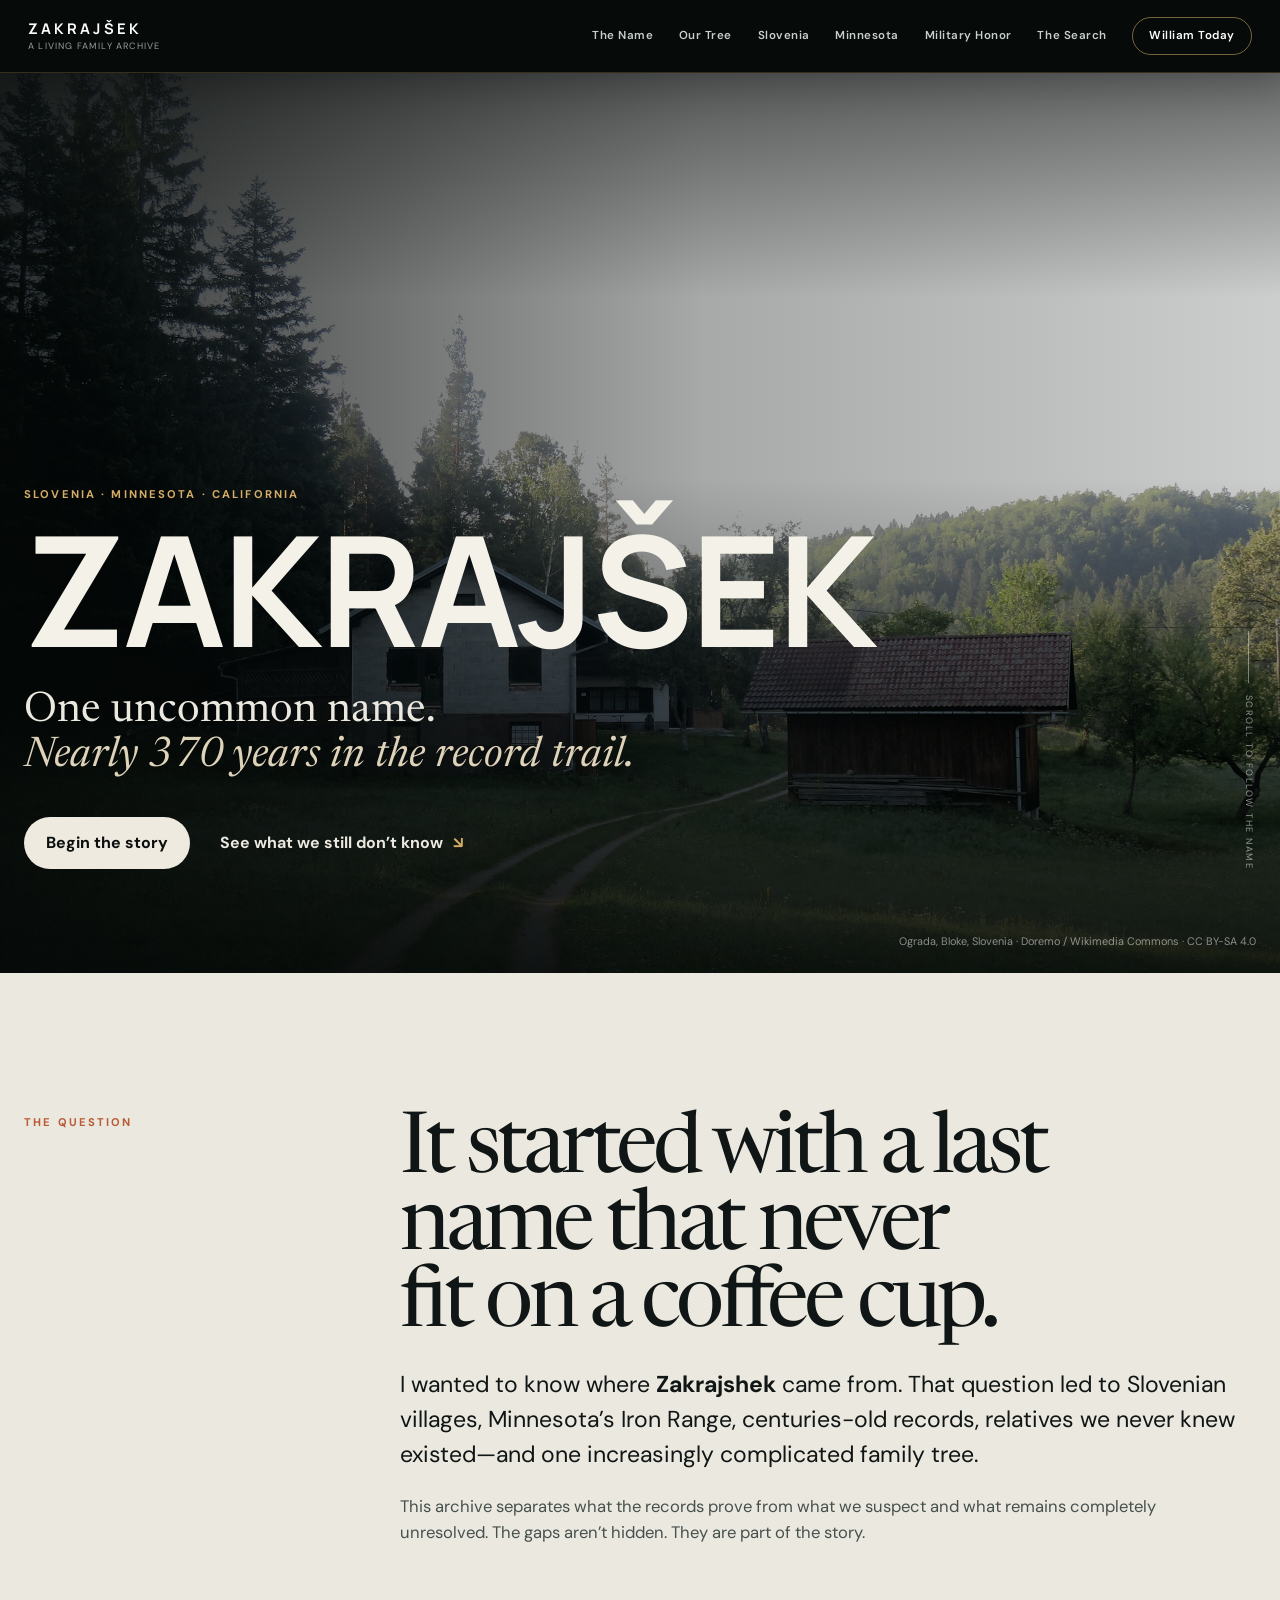
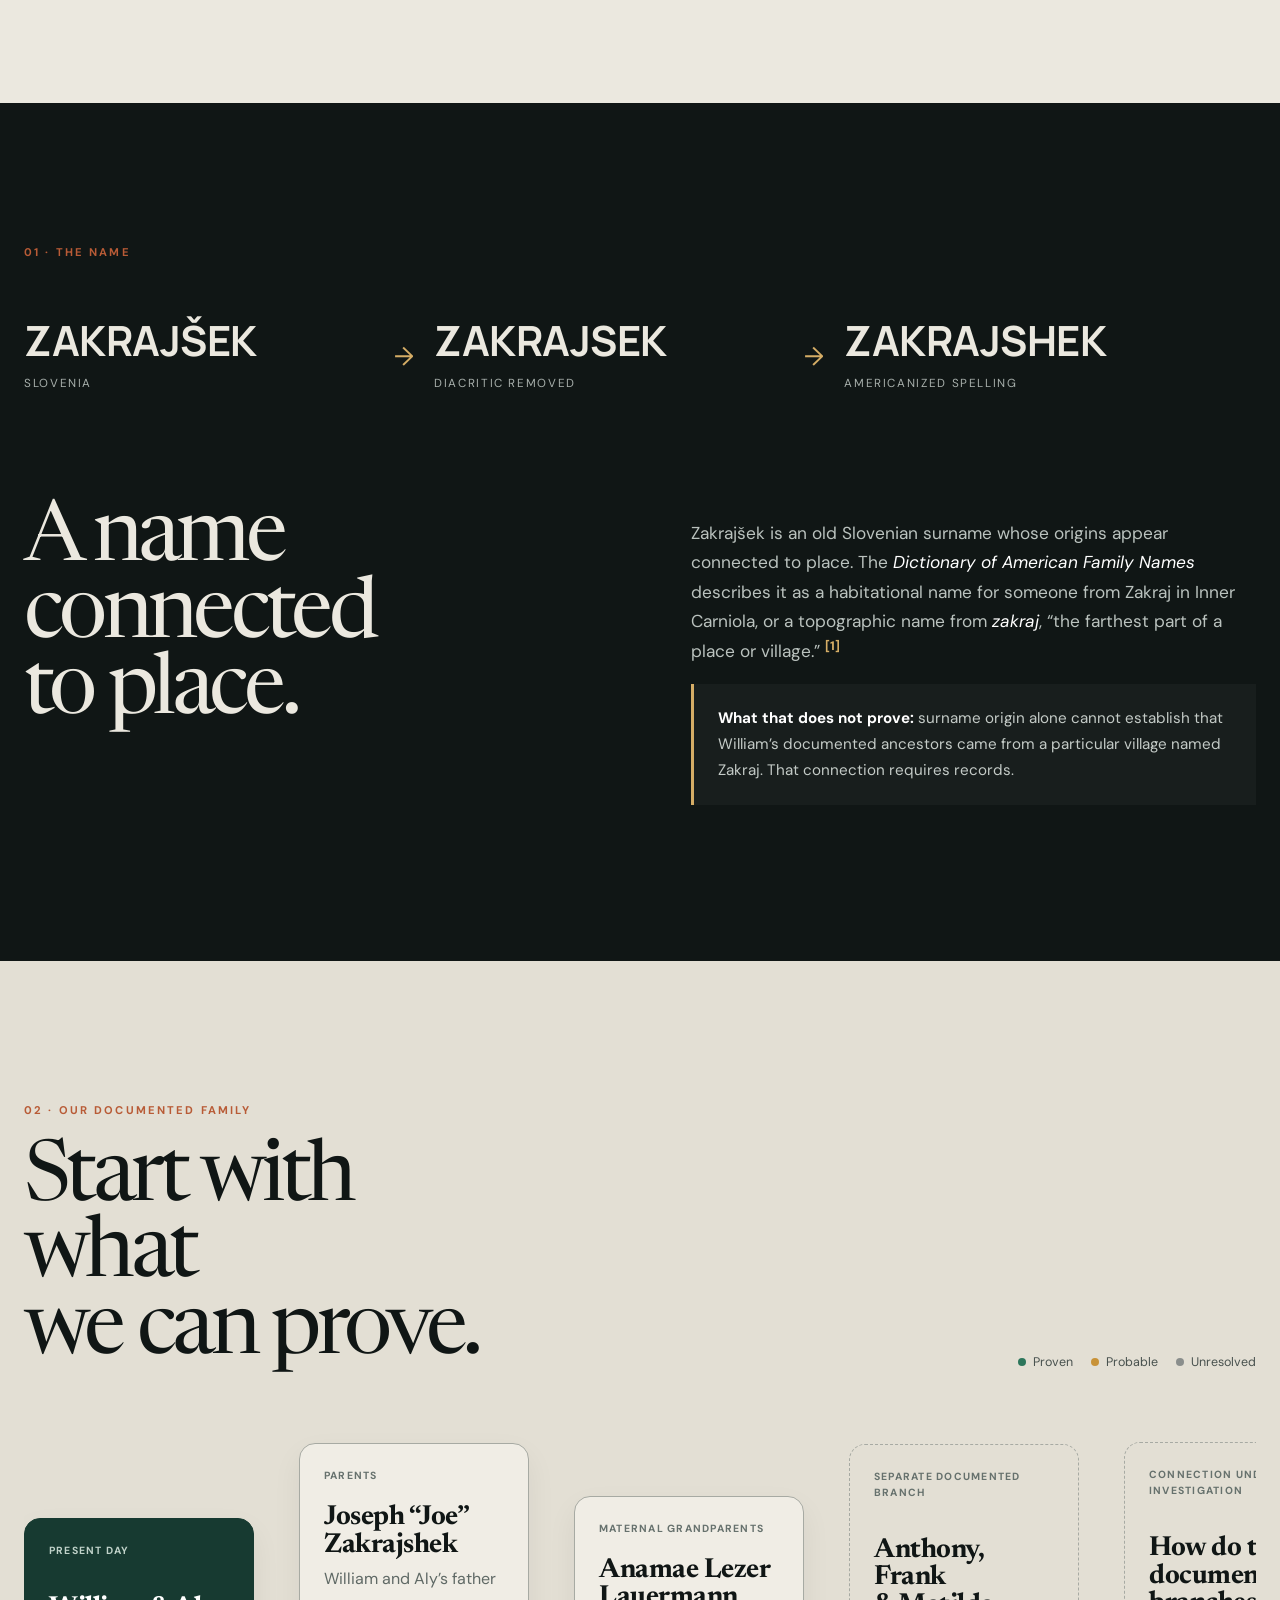
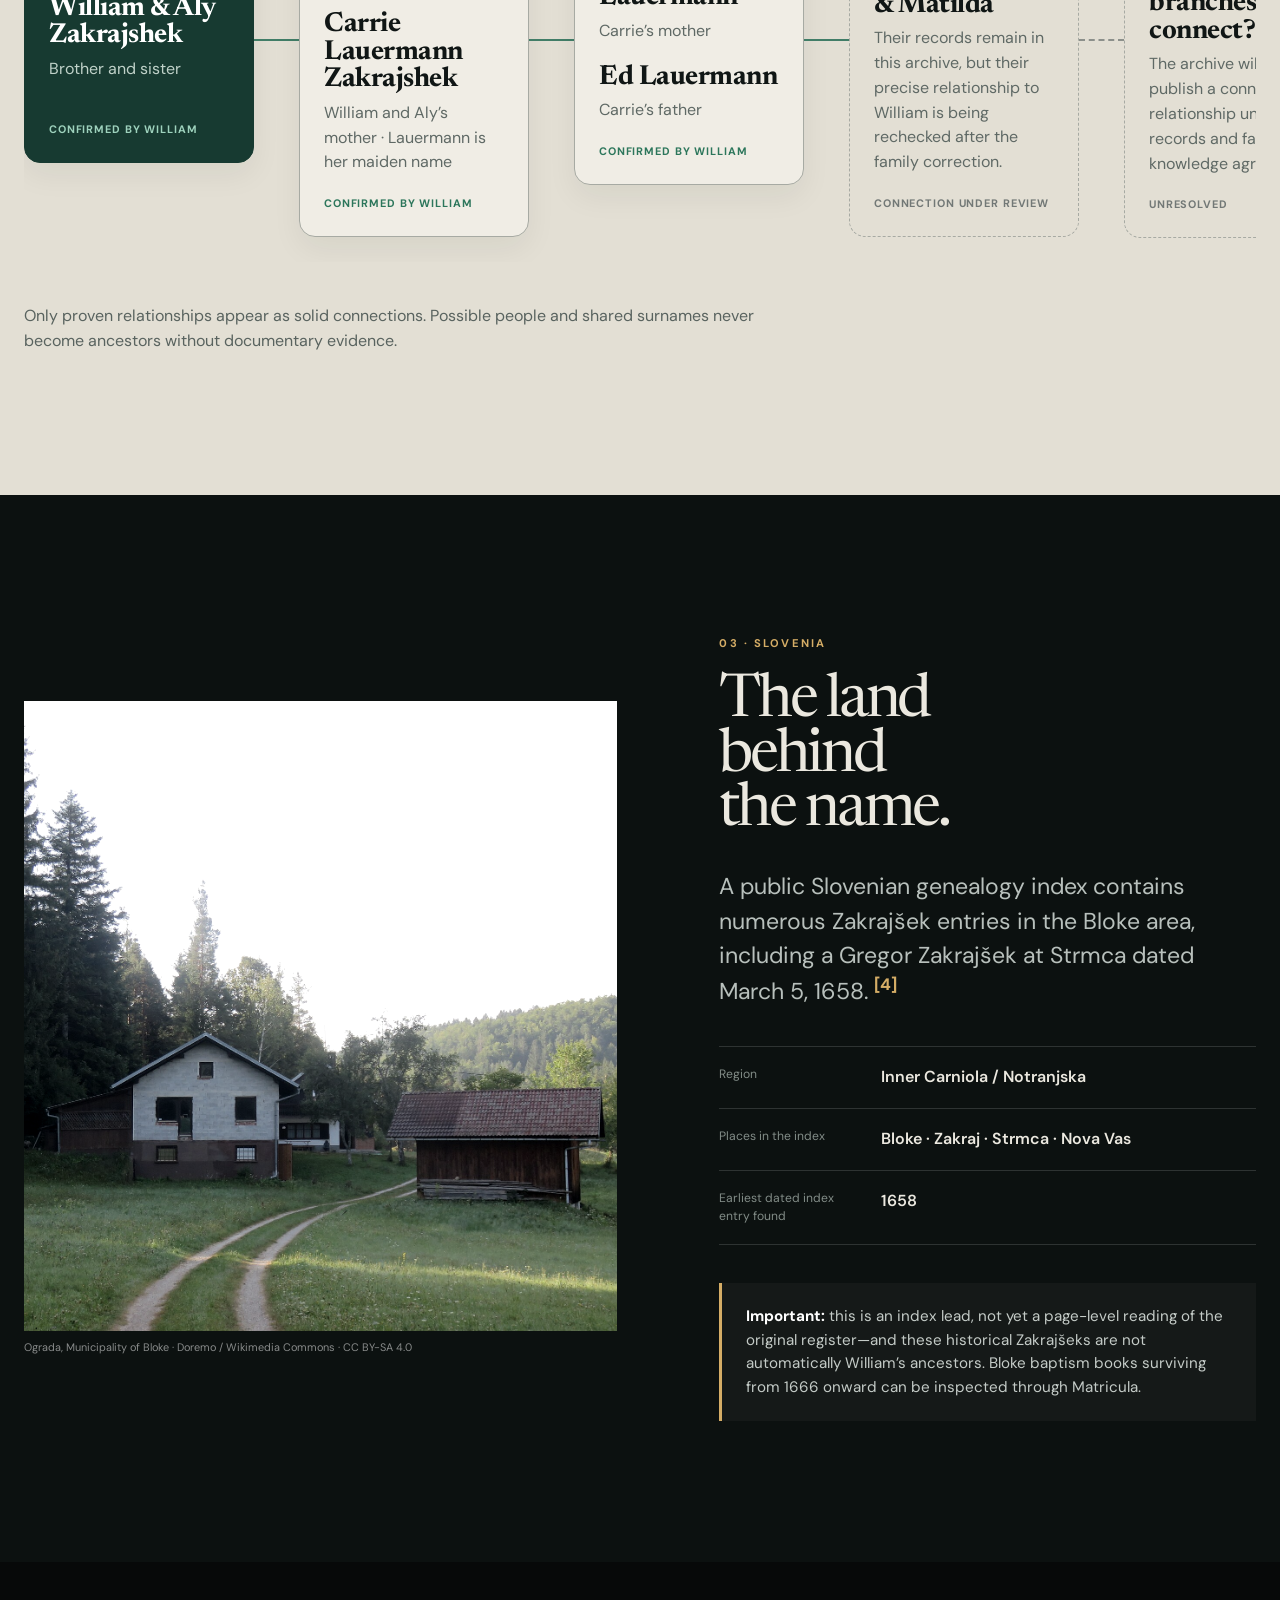
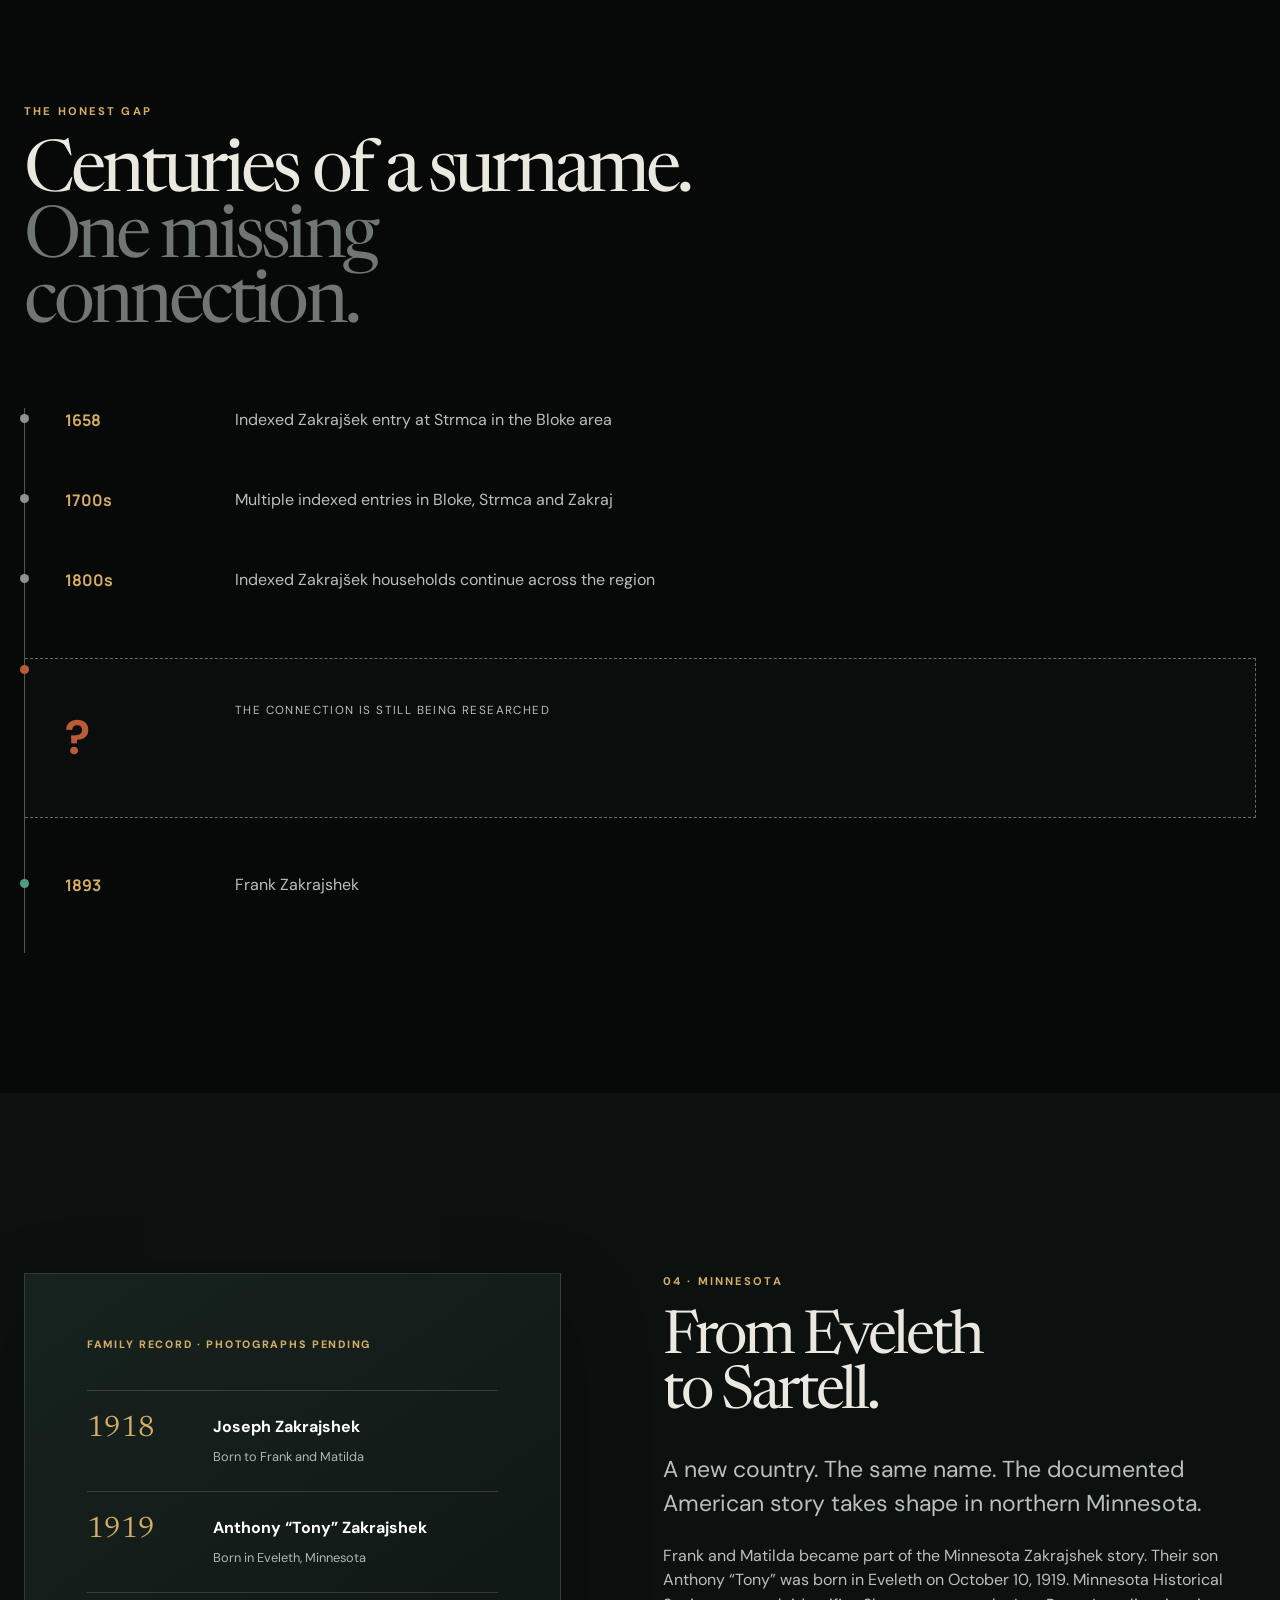
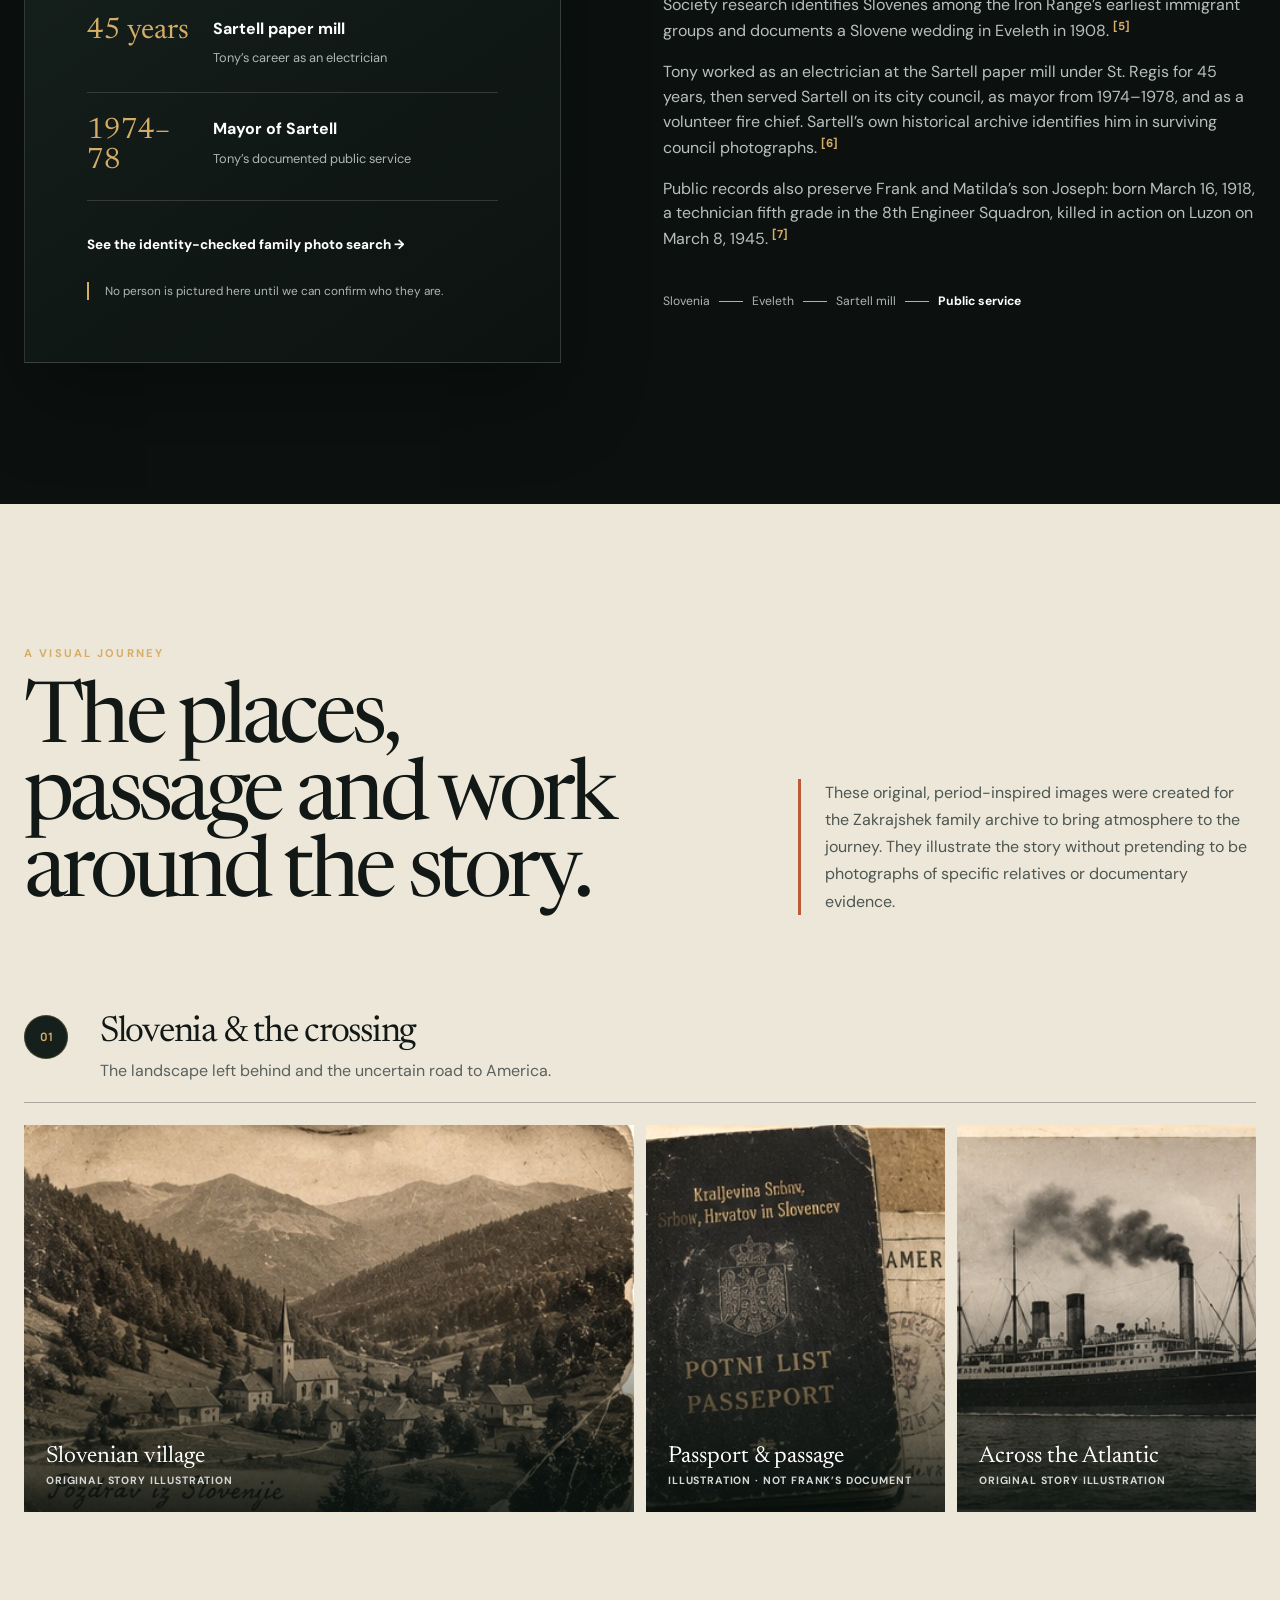
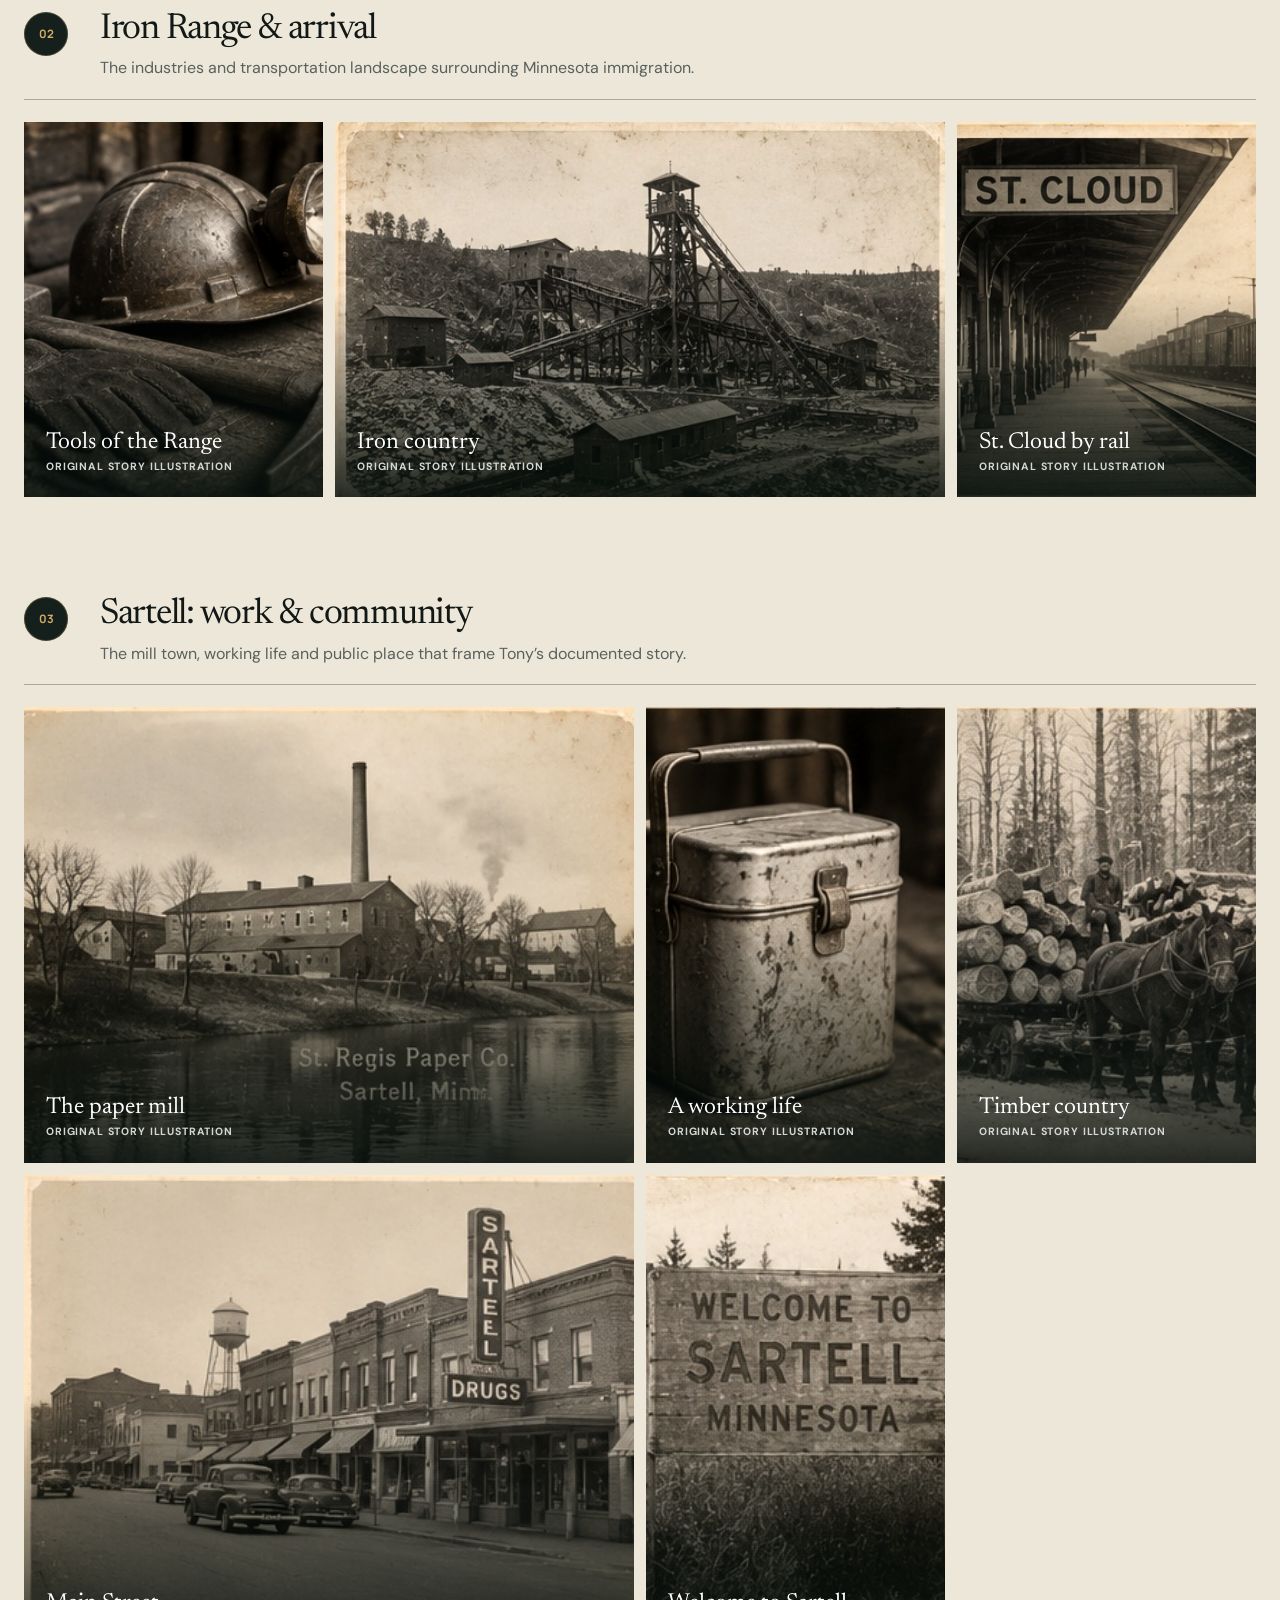
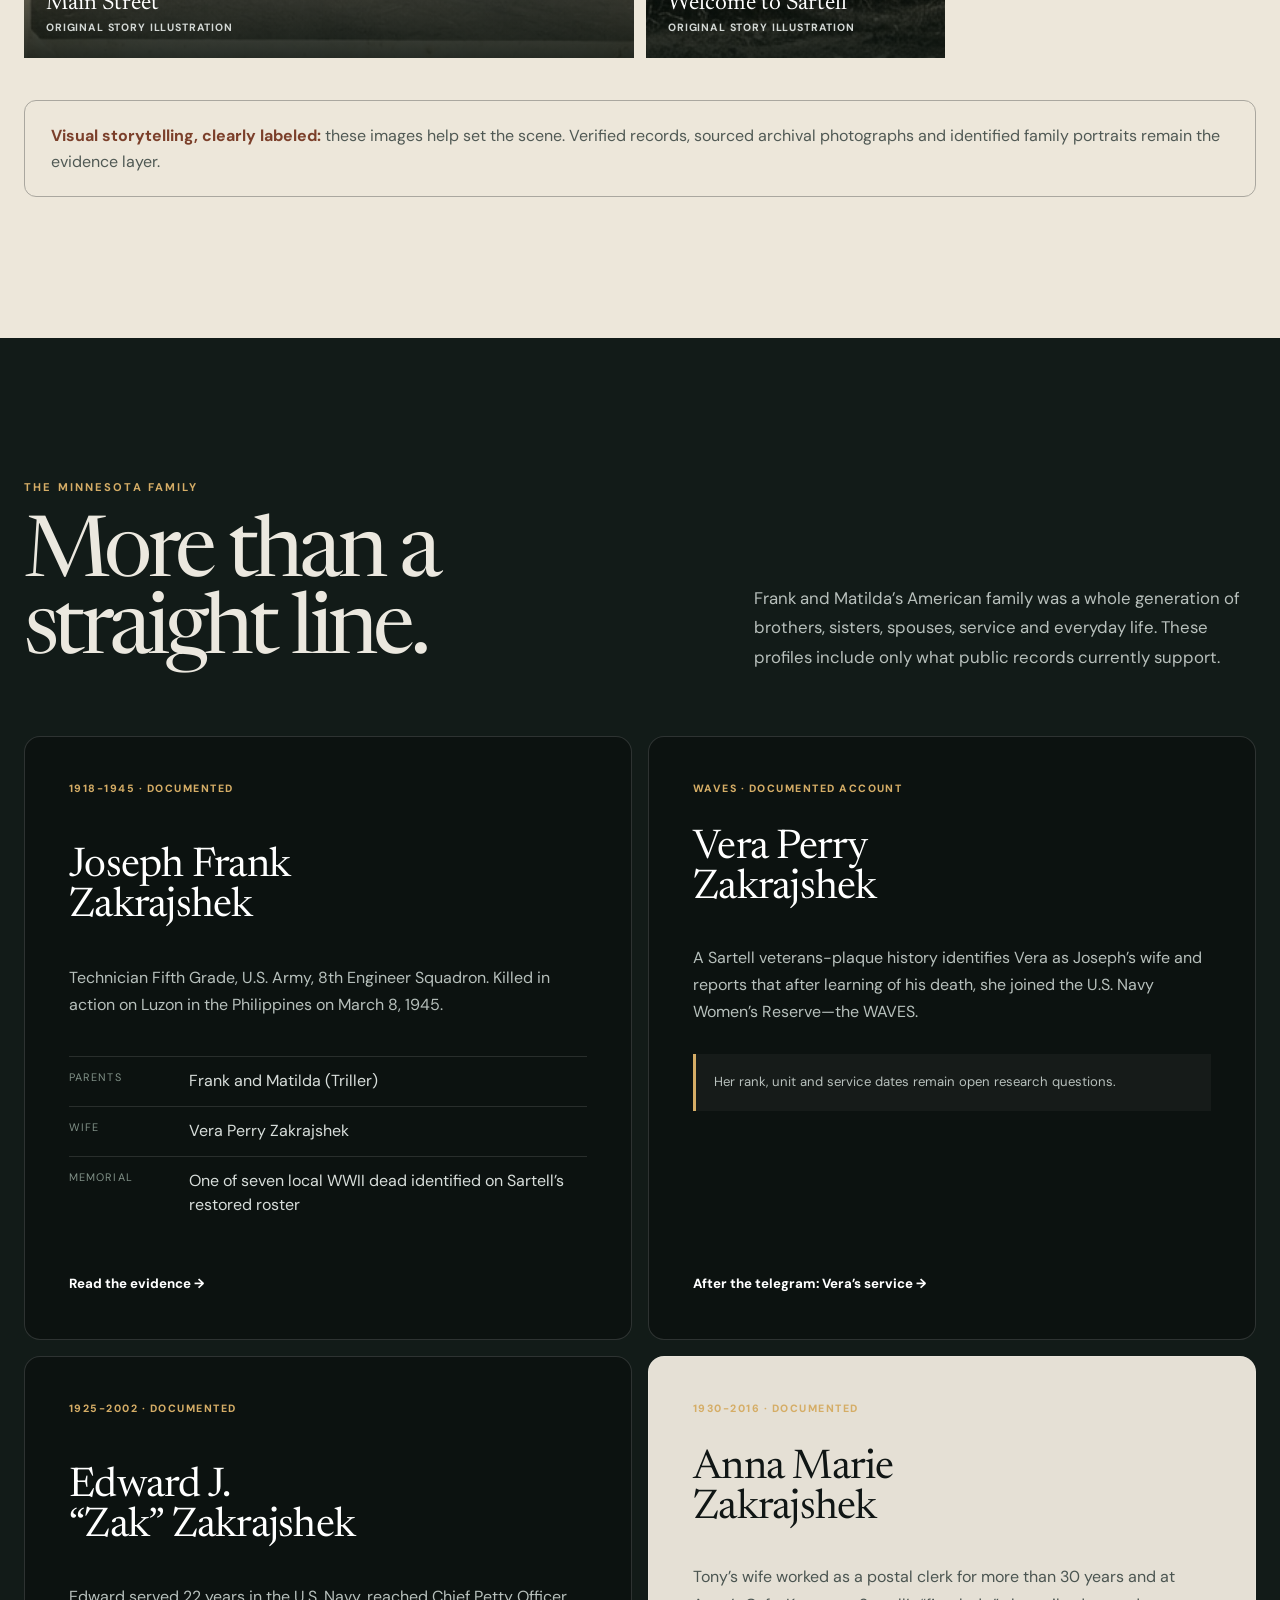
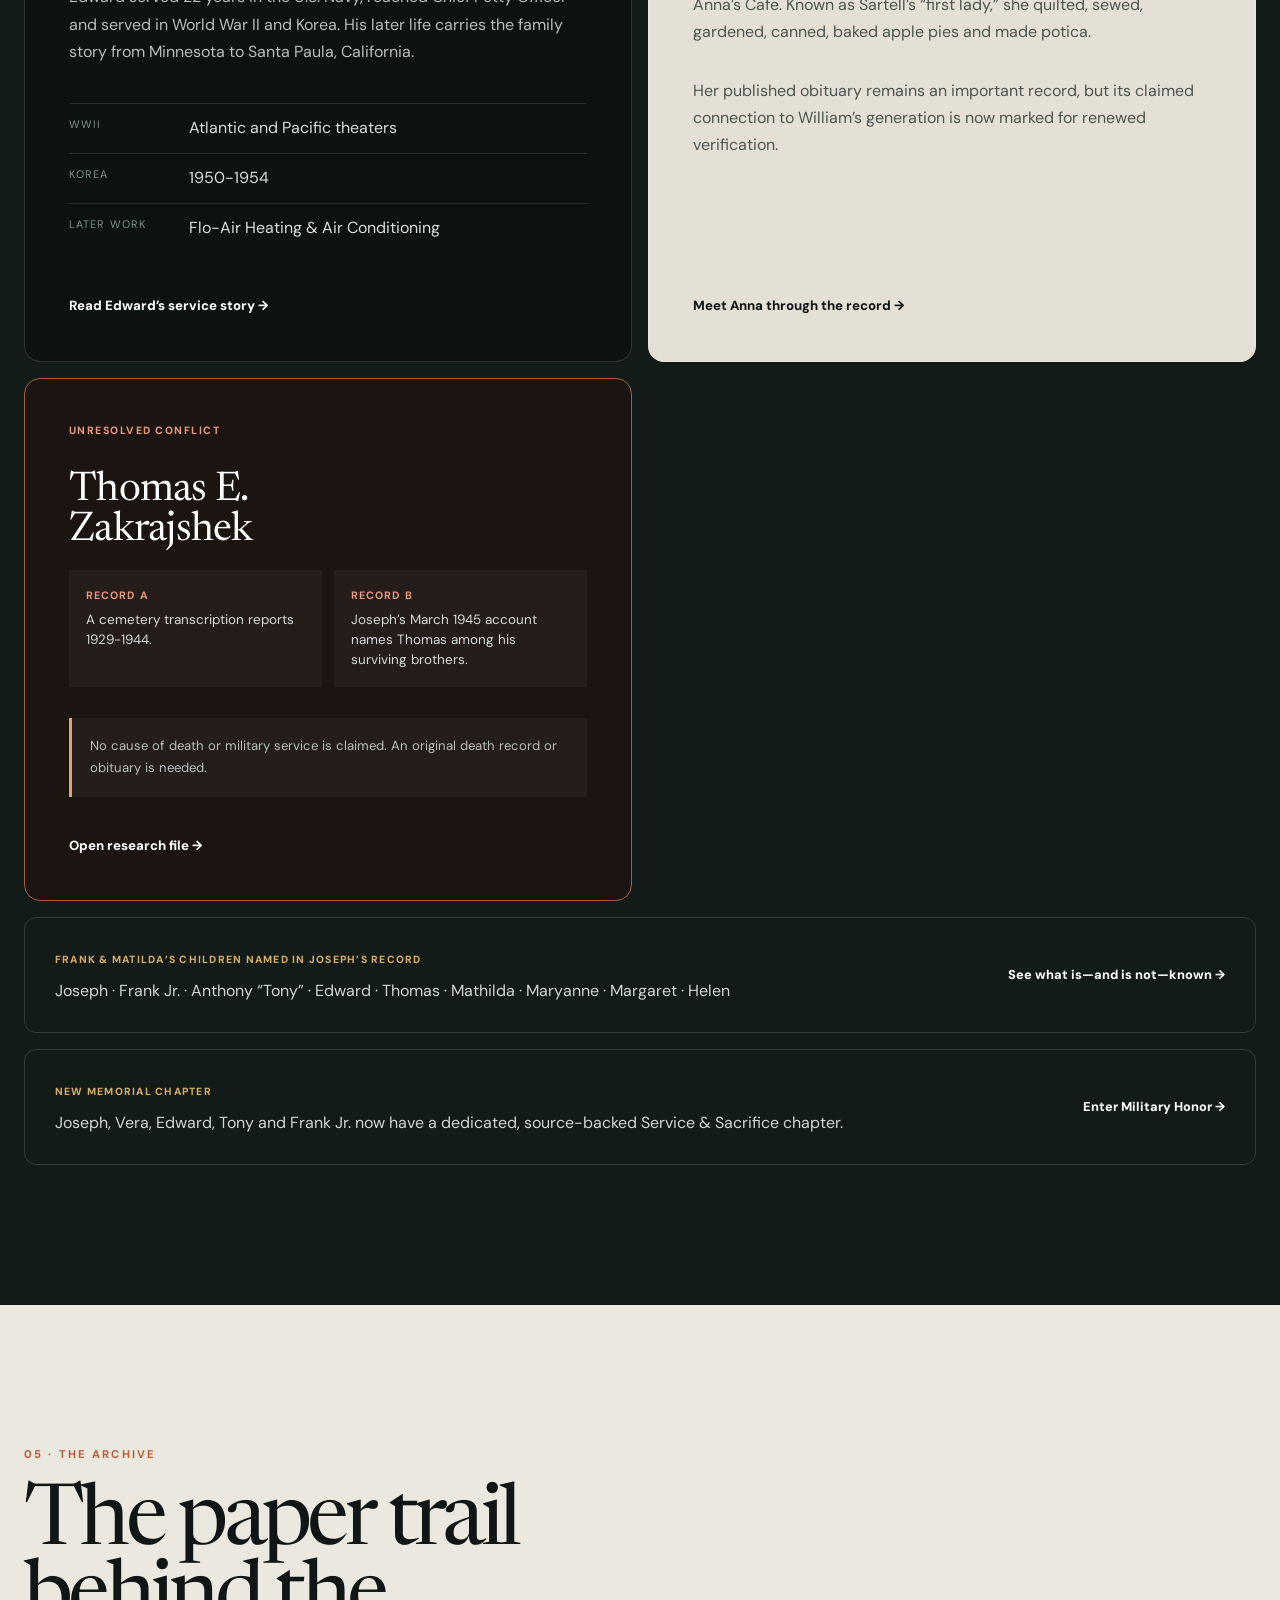
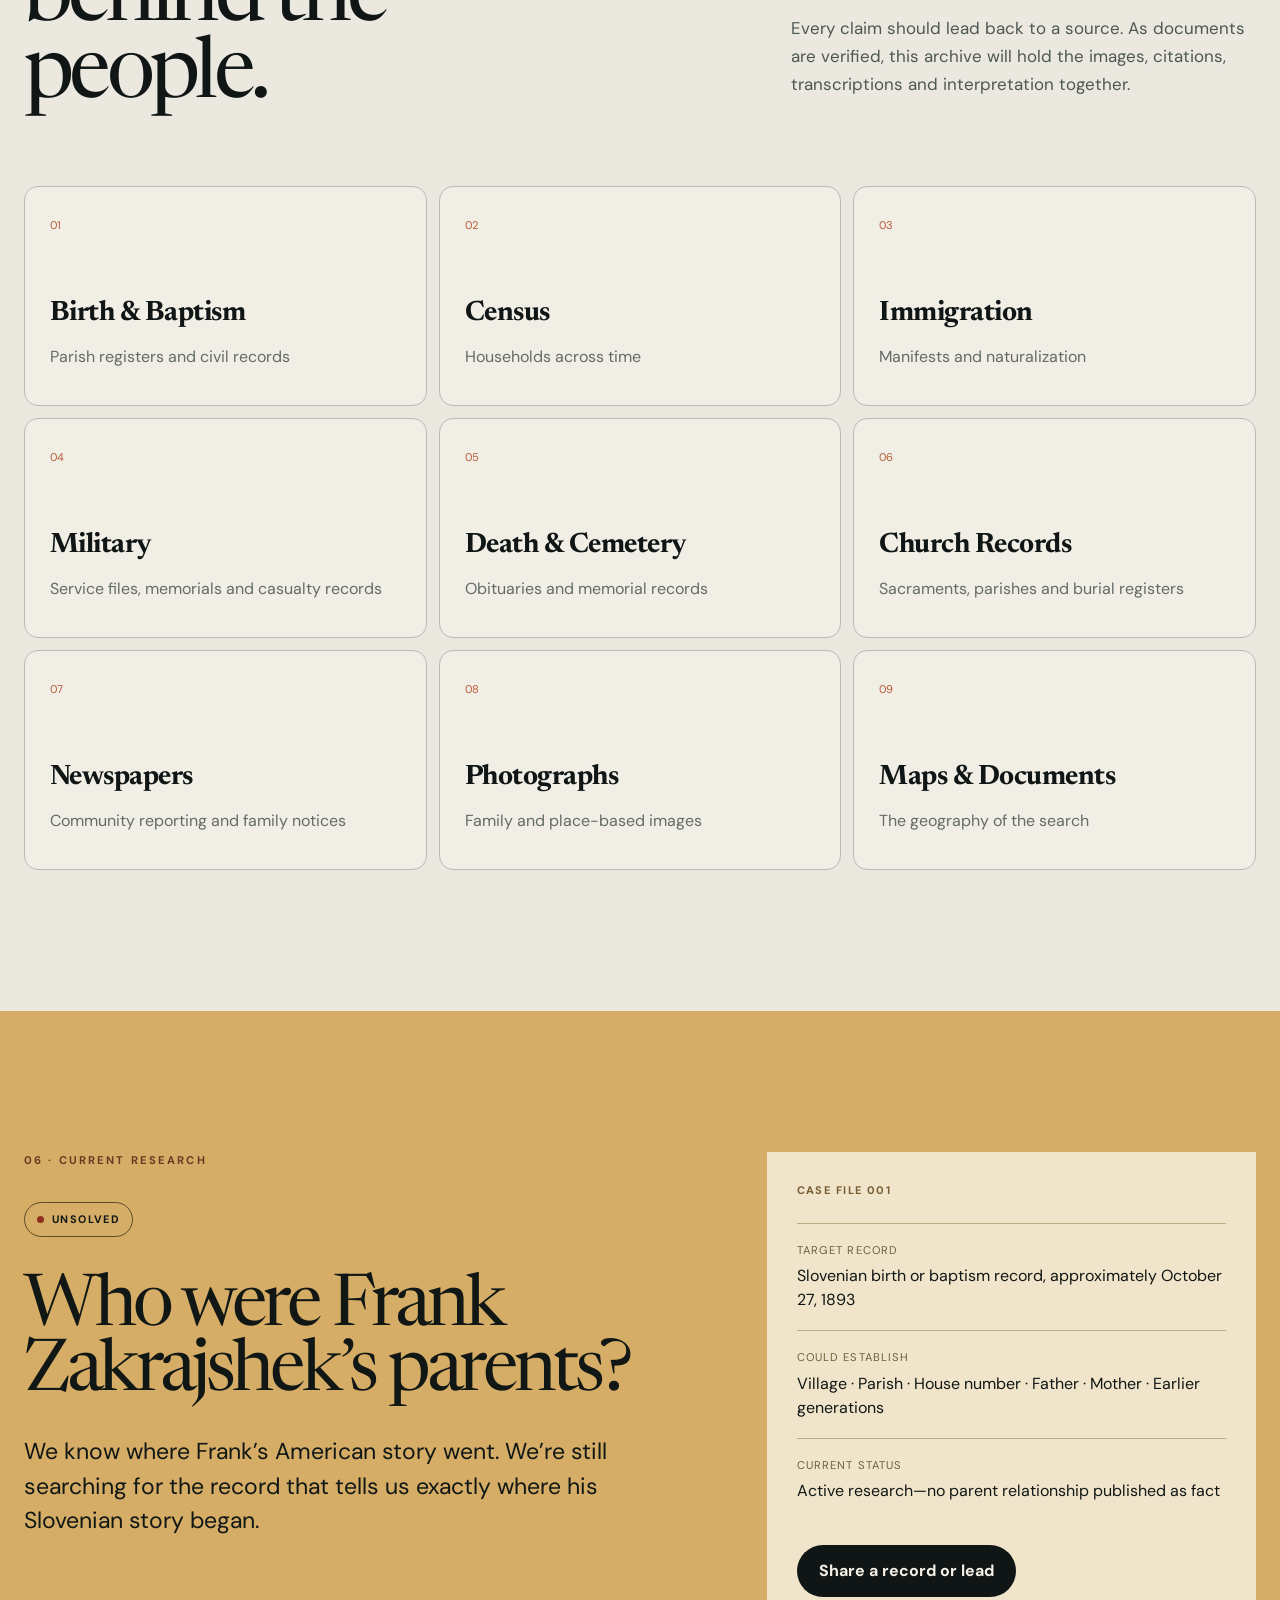
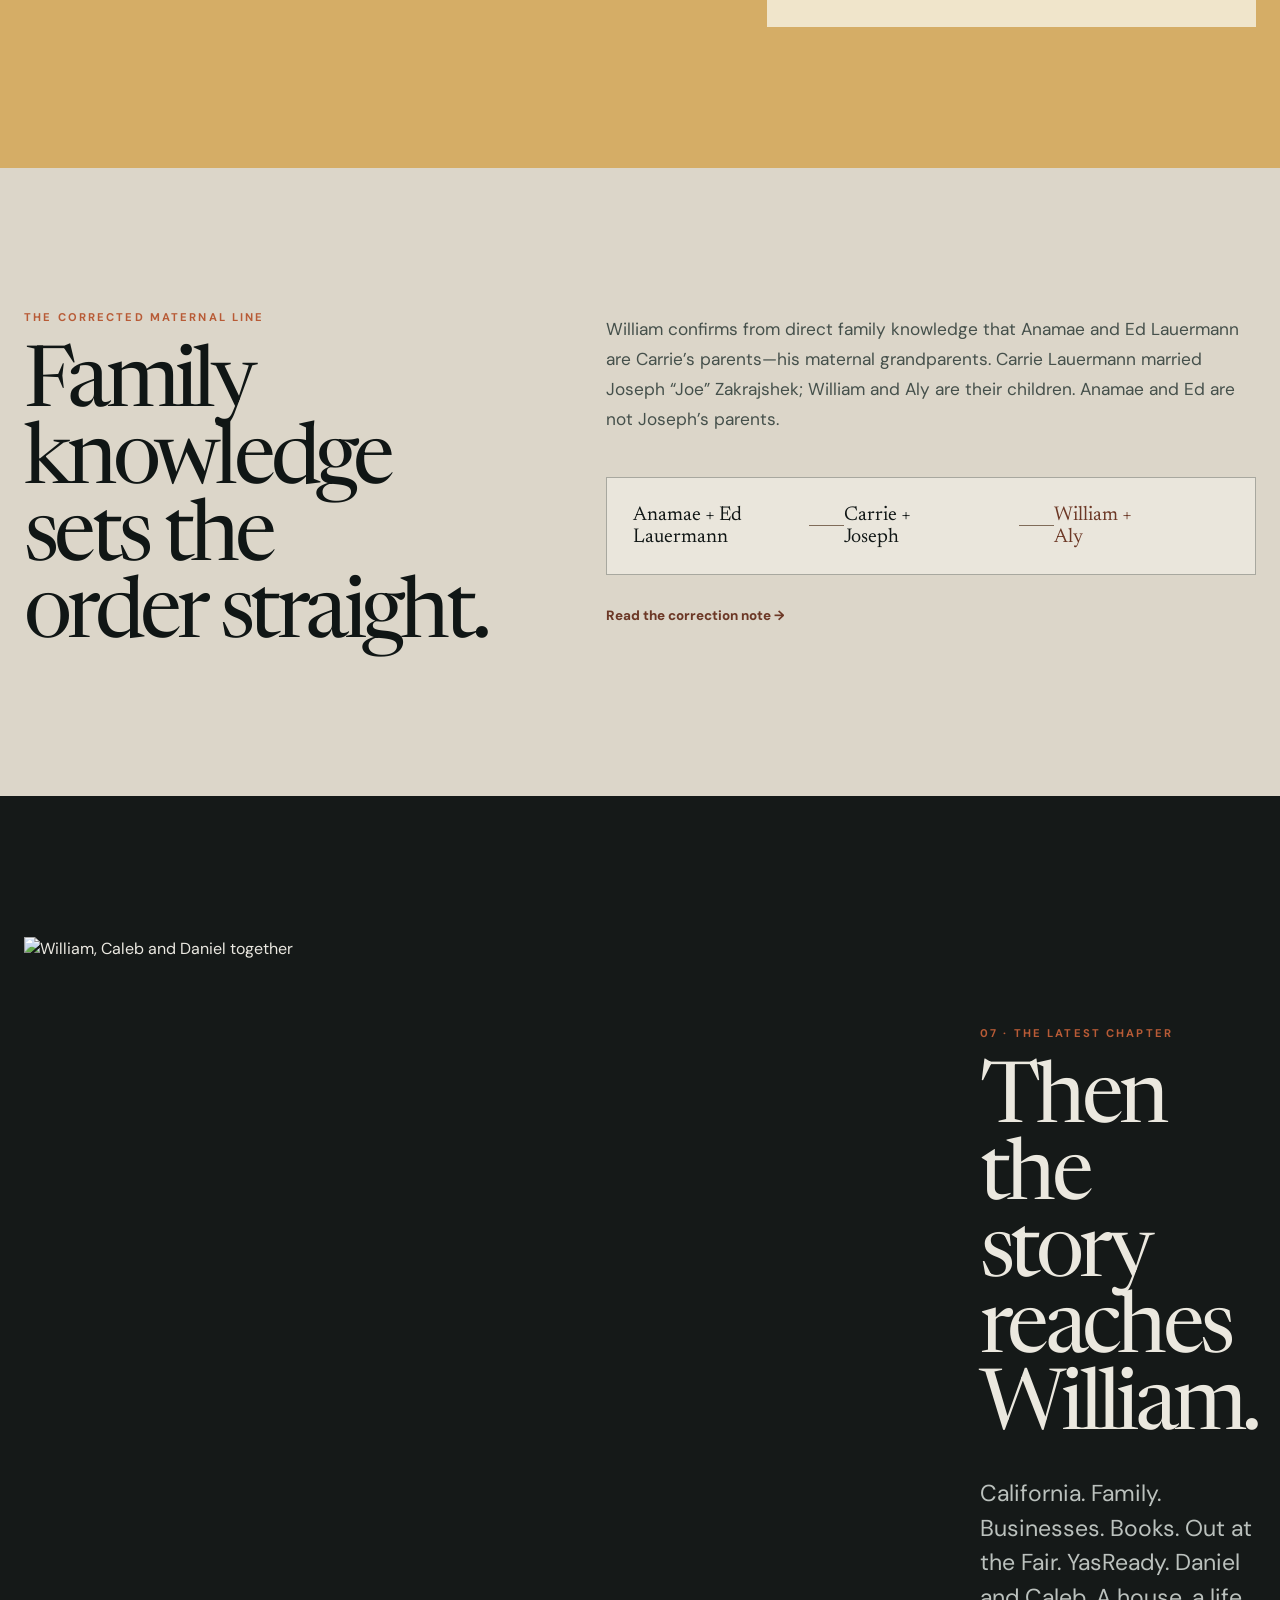
==== commit 9c23d2db: "Correct the family tree and use clean URLs" ====
--- a/index.html
+++ b/index.html
@@ -36,15 +36,15 @@
   <a class="skip-link" href="#main-content">Skip to the story</a>
   <header class="roots-header">
     <div class="roots-nav-wrap">
-      <a class="roots-brand" href="index.html" aria-label="Zakrajshek home"><strong>ZAKRAJŠEK</strong><span>A living family archive</span></a>
+      <a class="roots-brand" href="/" aria-label="Zakrajshek home"><strong>ZAKRAJŠEK</strong><span>A living family archive</span></a>
       <nav class="desktop-links roots-links" aria-label="Primary navigation">
-        <a href="#name">The Name</a><a href="#tree">Our Tree</a><a href="#slovenia">Slovenia</a><a href="#minnesota">Minnesota</a><a href="military.html">Military Honor</a><a href="#search">The Search</a><a class="nav-cta" href="william.html">William Today</a>
+        <a href="#name">The Name</a><a href="#tree">Our Tree</a><a href="#slovenia">Slovenia</a><a href="#minnesota">Minnesota</a><a href="/military">Military Honor</a><a href="#search">The Search</a><a class="nav-cta" href="/william">William Today</a>
       </nav>
       <button class="menu-button" type="button" aria-expanded="false" aria-controls="mobile-navigation" aria-label="Open navigation menu">Menu</button>
     </div>
   </header>
   <nav id="mobile-navigation" class="mobile-menu roots-mobile" aria-label="Mobile navigation" aria-hidden="true">
-    <a href="#name">The Name <span>01</span></a><a href="#tree">Our Tree <span>02</span></a><a href="#slovenia">Slovenia <span>03</span></a><a href="#minnesota">Minnesota <span>04</span></a><a href="military.html">Military Honor <span>05</span></a><a href="#archive">Archive <span>06</span></a><a href="#search">The Search <span>07</span></a><a class="mobile-cta" href="william.html">William Today</a>
+    <a href="#name">The Name <span>01</span></a><a href="#tree">Our Tree <span>02</span></a><a href="#slovenia">Slovenia <span>03</span></a><a href="#minnesota">Minnesota <span>04</span></a><a href="/military">Military Honor <span>05</span></a><a href="#archive">Archive <span>06</span></a><a href="#search">The Search <span>07</span></a><a class="mobile-cta" href="/william">William Today</a>
   </nav>
 
   <main id="main-content">
@@ -80,7 +80,7 @@
         </div>
         <div class="name-copy-grid">
           <h2>A name connected to place.</h2>
-          <div><p>Zakrajšek is an old Slovenian surname whose origins appear connected to place. The <em>Dictionary of American Family Names</em> describes it as a habitational name for someone from Zakraj in Inner Carniola, or a topographic name from <em>zakraj</em>, “the farthest part of a place or village.” <a class="source-mark" href="research.html#surname" aria-label="Source for surname meaning">[1]</a></p><p class="evidence-note"><strong>What that does not prove:</strong> surname origin alone cannot establish that William’s documented ancestors came from a particular village named Zakraj. That connection requires records.</p></div>
+          <div><p>Zakrajšek is an old Slovenian surname whose origins appear connected to place. The <em>Dictionary of American Family Names</em> describes it as a habitational name for someone from Zakraj in Inner Carniola, or a topographic name from <em>zakraj</em>, “the farthest part of a place or village.” <a class="source-mark" href="/research#surname" aria-label="Source for surname meaning">[1]</a></p><p class="evidence-note"><strong>What that does not prove:</strong> surname origin alone cannot establish that William’s documented ancestors came from a particular village named Zakraj. That connection requires records.</p></div>
         </div>
       </div>
     </section>
@@ -88,12 +88,12 @@
     <section id="tree" class="tree-section roots-section">
       <div class="roots-wrap">
         <div class="section-title-row"><div><p class="chapter-label">02 · Our documented family</p><h2>Start with what<br>we can prove.</h2></div><div class="status-key"><span><i class="proven"></i> Proven</span><span><i class="probable"></i> Probable</span><span><i class="unresolved"></i> Unresolved</span></div></div>
-        <div class="family-line" aria-label="Documented Zakrajshek family line">
-          <article class="person-card current"><small>Present day</small><h3>William Zakrajshek</h3><p>California</p><span class="status proven">Proven</span></article>
+        <div class="family-line" aria-label="Documented family line, including William's maternal Lauermann grandparents">
+          <article class="person-card current"><small>Present day</small><h3>William &amp; Aly Zakrajshek</h3><p>Brother and sister</p><span class="status proven">Confirmed by William</span></article>
           <span class="line-link"></span>
-          <article class="person-card"><small>Parents</small><h3>Joseph “Joe” Zakrajshek</h3><p>Son of Anamae · married Carrie</p><h3>Carrie</h3><p>Zakrajshek is her married name; her maiden name is not published.</p><span class="status proven">Confirmed by William</span></article>
+          <article class="person-card split"><small>Parents</small><h3>Joseph “Joe” Zakrajshek</h3><p>William and Aly’s father</p><h3>Carrie Lauermann Zakrajshek</h3><p>William and Aly’s mother · Lauermann is her maiden name</p><span class="status proven">Confirmed by William</span></article>
           <span class="line-link"></span>
-          <article class="person-card split"><small>Earlier generation</small><h3>Anamae Lezer Lauermann</h3><p>Joseph’s mother</p><h3>Ed Lauermann</h3><p>Joseph’s father</p><span class="status proven">Confirmed by William</span></article>
+          <article class="person-card split"><small>Maternal grandparents</small><h3>Anamae Lezer Lauermann</h3><p>Carrie’s mother</p><h3>Ed Lauermann</h3><p>Carrie’s father</p><span class="status proven">Confirmed by William</span></article>
           <span class="line-link"></span>
           <article class="person-card mystery"><small>Separate documented branch</small><h3>Anthony, Frank &amp; Matilda</h3><p>Their records remain in this archive, but their precise relationship to William is being rechecked after the family correction.</p><span class="status unresolved">Connection under review</span></article>
           <span class="line-link missing"></span>
@@ -106,7 +106,7 @@
     <section id="slovenia" class="place-section roots-section slovenia-section">
       <div class="roots-wrap place-grid">
         <div class="place-image-wrap"><img src="assets/media/roots/bloke-landscape.jpg" alt="Rural landscape in the Municipality of Bloke, Slovenia" width="1920" height="1451" loading="lazy"><p class="image-credit">Ograda, Municipality of Bloke · Doremo / Wikimedia Commons · CC BY-SA 4.0</p></div>
-        <div class="place-copy"><p class="chapter-label">03 · Slovenia</p><h2>The land behind the name.</h2><p class="roots-lead">A public Slovenian genealogy index contains numerous Zakrajšek entries in the Bloke area, including a Gregor Zakrajšek at Strmca dated March 5, 1658. <a class="source-mark" href="research.html#bloke" aria-label="Sources for Bloke records">[4]</a></p><ul class="place-list"><li><span>Region</span><strong>Inner Carniola / Notranjska</strong></li><li><span>Places in the index</span><strong>Bloke · Zakraj · Strmca · Nova Vas</strong></li><li><span>Earliest dated index entry found</span><strong>1658</strong></li></ul><div class="evidence-note"><strong>Important:</strong> this is an index lead, not yet a page-level reading of the original register—and these historical Zakrajšeks are not automatically William’s ancestors. Bloke baptism books surviving from 1666 onward can be inspected through Matricula.</div></div>
+        <div class="place-copy"><p class="chapter-label">03 · Slovenia</p><h2>The land behind the name.</h2><p class="roots-lead">A public Slovenian genealogy index contains numerous Zakrajšek entries in the Bloke area, including a Gregor Zakrajšek at Strmca dated March 5, 1658. <a class="source-mark" href="/research#bloke" aria-label="Sources for Bloke records">[4]</a></p><ul class="place-list"><li><span>Region</span><strong>Inner Carniola / Notranjska</strong></li><li><span>Places in the index</span><strong>Bloke · Zakraj · Strmca · Nova Vas</strong></li><li><span>Earliest dated index entry found</span><strong>1658</strong></li></ul><div class="evidence-note"><strong>Important:</strong> this is an index lead, not yet a page-level reading of the original register—and these historical Zakrajšeks are not automatically William’s ancestors. Bloke baptism books surviving from 1666 onward can be inspected through Matricula.</div></div>
       </div>
     </section>
 
@@ -127,10 +127,10 @@
             <li><time>45 years</time><div><strong>Sartell paper mill</strong><span>Tony’s career as an electrician</span></div></li>
             <li><time>1974–78</time><div><strong>Mayor of Sartell</strong><span>Tony’s documented public service</span></div></li>
           </ol>
-          <a href="research.html">See the identity-checked family photo search →</a>
+          <a href="/research">See the identity-checked family photo search →</a>
           <p class="record-rule">No person is pictured here until we can confirm who they are.</p>
         </div>
-        <div class="place-copy"><p class="chapter-label">04 · Minnesota</p><h2>From Eveleth to Sartell.</h2><p class="roots-lead">A new country. The same name. The documented American story takes shape in northern Minnesota.</p><p>Frank and Matilda became part of the Minnesota Zakrajshek story. Their son Anthony “Tony” was born in Eveleth on October 10, 1919. Minnesota Historical Society research identifies Slovenes among the Iron Range’s earliest immigrant groups and documents a Slovene wedding in Eveleth in 1908. <a class="source-mark" href="research.html#iron-range" aria-label="Sources for Minnesota Iron Range history">[5]</a></p><p>Tony worked as an electrician at the Sartell paper mill under St. Regis for 45 years, then served Sartell on its city council, as mayor from 1974–1978, and as a volunteer fire chief. Sartell’s own historical archive identifies him in surviving council photographs. <a class="source-mark" href="research.html#anthony" aria-label="Sources for Anthony Zakrajshek">[6]</a></p><p>Public records also preserve Frank and Matilda’s son Joseph: born March 16, 1918, a technician fifth grade in the 8th Engineer Squadron, killed in action on Luzon on March 8, 1945. <a class="source-mark" href="research.html#joseph" aria-label="Sources for Joseph Zakrajshek">[7]</a></p><div class="route-line"><span>Slovenia</span><i></i><span>Eveleth</span><i></i><span>Sartell mill</span><i></i><strong>Public service</strong></div></div>
+        <div class="place-copy"><p class="chapter-label">04 · Minnesota</p><h2>From Eveleth to Sartell.</h2><p class="roots-lead">A new country. The same name. The documented American story takes shape in northern Minnesota.</p><p>Frank and Matilda became part of the Minnesota Zakrajshek story. Their son Anthony “Tony” was born in Eveleth on October 10, 1919. Minnesota Historical Society research identifies Slovenes among the Iron Range’s earliest immigrant groups and documents a Slovene wedding in Eveleth in 1908. <a class="source-mark" href="/research#iron-range" aria-label="Sources for Minnesota Iron Range history">[5]</a></p><p>Tony worked as an electrician at the Sartell paper mill under St. Regis for 45 years, then served Sartell on its city council, as mayor from 1974–1978, and as a volunteer fire chief. Sartell’s own historical archive identifies him in surviving council photographs. <a class="source-mark" href="/research#anthony" aria-label="Sources for Anthony Zakrajshek">[6]</a></p><p>Public records also preserve Frank and Matilda’s son Joseph: born March 16, 1918, a technician fifth grade in the 8th Engineer Squadron, killed in action on Luzon on March 8, 1945. <a class="source-mark" href="/research#joseph" aria-label="Sources for Joseph Zakrajshek">[7]</a></p><div class="route-line"><span>Slovenia</span><i></i><span>Eveleth</span><i></i><span>Sartell mill</span><i></i><strong>Public service</strong></div></div>
       </div>
     </section>
 
@@ -161,14 +161,14 @@
         <p class="chapter-label">The Minnesota family</p>
         <div class="family-stories-head"><h2 id="family-stories-title">More than a straight line.</h2><p>Frank and Matilda’s American family was a whole generation of brothers, sisters, spouses, service and everyday life. These profiles include only what public records currently support.</p></div>
         <div class="family-story-grid">
-          <article class="family-story-card service"><span>1918-1945 · Documented</span><h3>Joseph Frank Zakrajshek</h3><p>Technician Fifth Grade, U.S. Army, 8th Engineer Squadron. Killed in action on Luzon in the Philippines on March 8, 1945.</p><dl><div><dt>Parents</dt><dd>Frank and Matilda (Triller)</dd></div><div><dt>Wife</dt><dd>Vera Perry Zakrajshek</dd></div><div><dt>Memorial</dt><dd>One of seven local WWII dead identified on Sartell’s restored roster</dd></div></dl><a href="research.html#joseph">Read the evidence →</a></article>
-          <article class="family-story-card vera"><span>WAVES · Documented account</span><h3>Vera Perry Zakrajshek</h3><p>A Sartell veterans-plaque history identifies Vera as Joseph’s wife and reports that after learning of his death, she joined the U.S. Navy Women’s Reserve—the WAVES.</p><p class="card-caution">Her rank, unit and service dates remain open research questions.</p><a href="research.html#vera">After the telegram: Vera’s service →</a></article>
-          <article class="family-story-card service"><span>1925-2002 · Documented</span><h3>Edward J. “Zak” Zakrajshek</h3><p>Edward served 22 years in the U.S. Navy, reached Chief Petty Officer and served in World War II and Korea. His later life carries the family story from Minnesota to Santa Paula, California.</p><dl><div><dt>WWII</dt><dd>Atlantic and Pacific theaters</dd></div><div><dt>Korea</dt><dd>1950-1954</dd></div><div><dt>Later work</dt><dd>Flo-Air Heating &amp; Air Conditioning</dd></div></dl><a href="military.html">Read Edward’s service story →</a></article>
-          <article class="family-story-card anna"><span>1930-2016 · Documented</span><h3>Anna Marie Zakrajshek</h3><p>Tony’s wife worked as a postal clerk for more than 30 years and at Anna’s Cafe. Known as Sartell’s “first lady,” she quilted, sewed, gardened, canned, baked apple pies and made potica.</p><p>Her published obituary remains an important record, but its claimed connection to William’s generation is now marked for renewed verification.</p><a href="research.html#anna">Meet Anna through the record →</a></article>
-          <article class="family-story-card conflict-card"><span>Unresolved conflict</span><h3>Thomas E. Zakrajshek</h3><div class="conflict-claims"><p><strong>Record A</strong>A cemetery transcription reports 1929-1944.</p><p><strong>Record B</strong>Joseph’s March 1945 account names Thomas among his surviving brothers.</p></div><p class="card-caution">No cause of death or military service is claimed. An original death record or obituary is needed.</p><a href="research.html#thomas">Open research file →</a></article>
-        </div>
-        <div class="sibling-band"><div><span>Frank &amp; Matilda’s children named in Joseph’s record</span><p>Joseph · Frank Jr. · Anthony “Tony” · Edward · Thomas · Mathilda · Maryanne · Margaret · Helen</p></div><a href="research.html#siblings">See what is—and is not—known →</a></div>
-        <div class="sibling-band"><div><span>New memorial chapter</span><p>Joseph, Vera, Edward, Tony and Frank Jr. now have a dedicated, source-backed Service &amp; Sacrifice chapter.</p></div><a href="military.html">Enter Military Honor →</a></div>
+          <article class="family-story-card service"><span>1918-1945 · Documented</span><h3>Joseph Frank Zakrajshek</h3><p>Technician Fifth Grade, U.S. Army, 8th Engineer Squadron. Killed in action on Luzon in the Philippines on March 8, 1945.</p><dl><div><dt>Parents</dt><dd>Frank and Matilda (Triller)</dd></div><div><dt>Wife</dt><dd>Vera Perry Zakrajshek</dd></div><div><dt>Memorial</dt><dd>One of seven local WWII dead identified on Sartell’s restored roster</dd></div></dl><a href="/research#joseph">Read the evidence →</a></article>
+          <article class="family-story-card vera"><span>WAVES · Documented account</span><h3>Vera Perry Zakrajshek</h3><p>A Sartell veterans-plaque history identifies Vera as Joseph’s wife and reports that after learning of his death, she joined the U.S. Navy Women’s Reserve—the WAVES.</p><p class="card-caution">Her rank, unit and service dates remain open research questions.</p><a href="/research#vera">After the telegram: Vera’s service →</a></article>
+          <article class="family-story-card service"><span>1925-2002 · Documented</span><h3>Edward J. “Zak” Zakrajshek</h3><p>Edward served 22 years in the U.S. Navy, reached Chief Petty Officer and served in World War II and Korea. His later life carries the family story from Minnesota to Santa Paula, California.</p><dl><div><dt>WWII</dt><dd>Atlantic and Pacific theaters</dd></div><div><dt>Korea</dt><dd>1950-1954</dd></div><div><dt>Later work</dt><dd>Flo-Air Heating &amp; Air Conditioning</dd></div></dl><a href="/military">Read Edward’s service story →</a></article>
+          <article class="family-story-card anna"><span>1930-2016 · Documented</span><h3>Anna Marie Zakrajshek</h3><p>Tony’s wife worked as a postal clerk for more than 30 years and at Anna’s Cafe. Known as Sartell’s “first lady,” she quilted, sewed, gardened, canned, baked apple pies and made potica.</p><p>Her published obituary remains an important record, but its claimed connection to William’s generation is now marked for renewed verification.</p><a href="/research#anna">Meet Anna through the record →</a></article>
+          <article class="family-story-card conflict-card"><span>Unresolved conflict</span><h3>Thomas E. Zakrajshek</h3><div class="conflict-claims"><p><strong>Record A</strong>A cemetery transcription reports 1929-1944.</p><p><strong>Record B</strong>Joseph’s March 1945 account names Thomas among his surviving brothers.</p></div><p class="card-caution">No cause of death or military service is claimed. An original death record or obituary is needed.</p><a href="/research#thomas">Open research file →</a></article>
+        </div>
+        <div class="sibling-band"><div><span>Frank &amp; Matilda’s children named in Joseph’s record</span><p>Joseph · Frank Jr. · Anthony “Tony” · Edward · Thomas · Mathilda · Maryanne · Margaret · Helen</p></div><a href="/research#siblings">See what is—and is not—known →</a></div>
+        <div class="sibling-band"><div><span>New memorial chapter</span><p>Joseph, Vera, Edward, Tony and Frank Jr. now have a dedicated, source-backed Service &amp; Sacrifice chapter.</p></div><a href="/military">Enter Military Honor →</a></div>
       </div>
     </section>
 
@@ -183,19 +183,19 @@
       </div>
     </section>
 
-    <section class="maternal-bridge roots-section" aria-labelledby="maternal-bridge-title"><div class="roots-wrap maternal-bridge-grid"><div><p class="chapter-label">The corrected family bridge</p><h2 id="maternal-bridge-title">Family knowledge sets the order straight.</h2></div><div><p>William confirms from direct family knowledge that Anamae and Ed’s son is Joseph. Joseph married Carrie; William and Aly are their children. Zakrajshek is Carrie’s married name, not her maiden name.</p><div class="bridge-line" aria-label="Corrected family connection"><span>Anamae + Ed<br>Lauermann</span><i></i><span>Joseph +<br>Carrie</span><i></i><strong>William +<br>Aly</strong></div><a href="research.html#maternal-bridge">Read the correction note →</a></div></div></section>
+    <section class="maternal-bridge roots-section" aria-labelledby="maternal-bridge-title"><div class="roots-wrap maternal-bridge-grid"><div><p class="chapter-label">The corrected maternal line</p><h2 id="maternal-bridge-title">Family knowledge sets the order straight.</h2></div><div><p>William confirms from direct family knowledge that Anamae and Ed Lauermann are Carrie’s parents—his maternal grandparents. Carrie Lauermann married Joseph “Joe” Zakrajshek; William and Aly are their children. Anamae and Ed are not Joseph’s parents.</p><div class="bridge-line" aria-label="Corrected maternal family connection"><span>Anamae + Ed<br>Lauermann</span><i></i><span>Carrie +<br>Joseph</span><i></i><strong>William +<br>Aly</strong></div><a href="/research#maternal-bridge">Read the correction note →</a></div></div></section>
 
     <section class="today-section roots-section">
       <div class="roots-wrap today-grid">
         <img src="assets/media/william-caleb-daniel-life.webp" alt="William, Caleb and Daniel together" width="1600" height="1067" loading="lazy">
-        <div><p class="chapter-label">07 · The latest chapter</p><h2>Then the story reaches William.</h2><p class="roots-lead">California. Family. Businesses. Books. Out at the Fair. YasReady. Daniel and Caleb. A house, a life, and yes—the ridiculous chickens.</p><p>Nothing from the original Zakrajshek.com is gone. William’s story now lives where it belongs: as the newest chapter in a much older one.</p><a class="roots-button light" href="william.html">Meet William today</a></div>
+        <div><p class="chapter-label">07 · The latest chapter</p><h2>Then the story reaches William.</h2><p class="roots-lead">California. Family. Businesses. Books. Out at the Fair. YasReady. Daniel and Caleb. A house, a life, and yes—the ridiculous chickens.</p><p>Nothing from the original Zakrajshek.com is gone. William’s story now lives where it belongs: as the newest chapter in a much older one.</p><a class="roots-button light" href="/william">Meet William today</a></div>
       </div>
     </section>
 
     <section class="return-section roots-section"><div class="roots-wrap"><p class="chapter-label">The chapter still ahead</p><h2>The return <span>🇸🇮</span></h2><p>I’ve carried the name Zakrajshek my entire life. Now I’m discovering that its history reaches into a tiny part of Slovenia I’ve never seen.</p><strong>Eventually, I’m going.</strong></div></section>
   </main>
 
-  <footer class="roots-footer"><div class="roots-wrap"><div><strong>ZAKRAJŠEK</strong><p>A living family archive created and maintained by William Zakrajshek.</p></div><nav aria-label="Footer navigation"><a href="military.html">Military Honor</a><a href="research.html">Research &amp; Sources</a><a href="william.html">William Today</a><a href="about.html">About William</a><a href="contact.html">Contact</a><a href="credits.html">Image Credits</a></nav><p>© <span id="year">2026</span> William Zakrajshek</p></div></footer>
-  <script src="/assets/site.js?v=8.2" defer></script>
+  <footer class="roots-footer"><div class="roots-wrap"><div><strong>ZAKRAJŠEK</strong><p>A living family archive created and maintained by William Zakrajshek.</p></div><nav aria-label="Footer navigation"><a href="/military">Military Honor</a><a href="/research">Research &amp; Sources</a><a href="/william">William Today</a><a href="/about">About William</a><a href="/contact">Contact</a><a href="/credits">Image Credits</a></nav><p>© <span id="year">2026</span> William Zakrajshek</p></div></footer>
+  <script src="/assets/site.js?v=9.4" defer></script>
 </body>
 </html>
--- a/assets/site.css
+++ b/assets/site.css
@@ -1172,6 +1172,26 @@
 .roots-site .name-evolution strong{font-kerning:normal;font-feature-settings:"kern" 1,"liga" 1;letter-spacing:-.012em}
 @media(max-width:700px){.roots-site .roots-hero h1{font-size:clamp(3.35rem,16vw,5.35rem);line-height:.86;letter-spacing:-.012em}.roots-site :where(h2,.family-story-card h3,.person-card h3,.archive-grid h3,.journey-group h3),.research-site :where(h1,h2,h3){letter-spacing:-.012em}}
 
+/* Service & Sacrifice — evidence-first military memorial */
+.honor-site{background:#080b0c;color:#f2efe6}
+.honor-site .roots-header{background:rgba(7,10,10,.96);border-bottom:1px solid rgba(213,173,102,.2);backdrop-filter:blur(18px);-webkit-backdrop-filter:blur(18px)}
+.honor-site .roots-links a[aria-current="page"]{color:var(--gold)}
+.honor-hero{padding-top:clamp(145px,15vw,220px);background:radial-gradient(circle at 84% 18%,#24382f 0,transparent 31%),linear-gradient(180deg,#0a100e,#080b0c)}
+.honor-hero-grid{display:grid;grid-template-columns:minmax(0,1.25fr) minmax(320px,.75fr);gap:clamp(50px,9vw,140px);align-items:end}
+.honor-hero h1{margin:24px 0 0;max-width:none;font:700 clamp(4.6rem,10.8vw,10.5rem)/.76 Manrope,sans-serif;letter-spacing:-.075em}
+.honor-hero h1 span{color:var(--gold);font-family:Newsreader,serif;font-style:italic;font-weight:400}
+.honor-intro{padding-bottom:8px}.honor-intro .roots-lead{margin-top:0;color:#fff;font:400 clamp(2rem,3.7vw,3.6rem)/1 Newsreader,serif}.honor-intro>p:not(.roots-lead,.honor-rule){color:#b8c1bc;font-size:1.05rem;line-height:1.75}
+.honor-rule{margin-top:34px;padding:20px 22px;border-left:3px solid var(--gold);background:#ffffff08;color:#aeb8b3;font-size:.87rem;line-height:1.65}.honor-rule strong{color:#fff}
+.honor-stats{display:grid;grid-template-columns:repeat(3,1fr);gap:1px;margin-top:clamp(65px,9vw,115px);border:1px solid #ffffff1a;background:#ffffff1a}.honor-stats div{min-height:170px;padding:25px;background:#0d1311}.honor-stats strong,.honor-stats span{display:block}.honor-stats strong{color:var(--gold);font:400 4.5rem/1 Newsreader,serif}.honor-stats span{max-width:220px;margin-top:22px;color:#b7c0bc;font-size:.8rem;line-height:1.5}
+.joseph-memorial{background:#d8d2c5;color:#101615}.joseph-grid{display:grid;grid-template-columns:minmax(0,.8fr) minmax(380px,1.2fr);gap:clamp(48px,10vw,150px)}.memorial-name{position:sticky;top:130px;align-self:start}.memorial-name h2{margin:28px 0 8px;max-width:none;color:#101615;font:700 clamp(3.8rem,7vw,7rem)/.8 Manrope,sans-serif;letter-spacing:-.075em}.life-dates{color:#8b4d35;font:400 2rem Newsreader,serif}.record-status{display:inline-flex;margin:0 0 25px;padding:8px 11px;border-radius:999px;background:#bfd8ca;color:#1c5b42;font-size:.65rem;font-weight:800;letter-spacing:.11em;text-transform:uppercase}.memorial-record dl{margin:0;border-top:1px solid #aaa99f}.memorial-record dl div{display:grid;grid-template-columns:115px 1fr;gap:20px;padding:17px 0;border-bottom:1px solid #aaa99f}.memorial-record dt{color:#776d60;font-size:.67rem;font-weight:800;letter-spacing:.12em;text-transform:uppercase}.memorial-record dd{margin:0;font-weight:700}.memorial-record>p:not(.record-status,.honor-caution){margin-top:32px;color:#414b46;font-size:1.06rem;line-height:1.75}.honor-caution,.card-note{padding:18px 20px;border-left:3px solid #a95438;background:#c9c3b7;color:#373f3b;font-size:.85rem;line-height:1.6}
+.source-links{display:flex;flex-wrap:wrap;gap:8px;margin-top:26px}.source-links a{padding:9px 12px;border:1px solid currentColor;border-radius:999px;color:#673925;font-size:.72rem;font-weight:800}.source-links a:hover{background:#673925;color:#fff}
+.honor-roster{background:#111815}.honor-section-head{display:grid;grid-template-columns:1fr .72fr;gap:clamp(45px,9vw,125px);align-items:end}.honor-section-head h2{max-width:11ch!important}.honor-section-head>p{margin:0;color:#b6c0bb;font-size:1.04rem;line-height:1.75}.honor-card-grid{display:grid;grid-template-columns:repeat(2,minmax(0,1fr));gap:14px;margin-top:64px}.honor-card{display:flex;flex-direction:column;min-height:480px;padding:clamp(25px,4vw,44px);border:1px solid #ffffff20;background:#0a100e}.honor-card.edward{grid-column:1/-1;min-height:0;background:linear-gradient(120deg,#17251f,#0a100e)}.honor-card-top{display:flex;justify-content:space-between;gap:20px;color:var(--gold);font-size:.65rem;font-weight:800;letter-spacing:.1em;text-transform:uppercase}.honor-card-top b{color:#84928b;font-weight:700}.honor-card h3{margin:34px 0 20px;max-width:15ch;font:400 clamp(2.5rem,4vw,4.5rem)/.92 Newsreader,serif}.honor-card>p:not(.card-note){max-width:780px;color:#b6c0bb;line-height:1.72}.honor-card dl{display:grid;grid-template-columns:repeat(4,1fr);gap:1px;margin:28px 0;background:#ffffff20}.honor-card dl div{padding:17px;background:#0b1210}.honor-card dt{color:#829088;font-size:.64rem;letter-spacing:.1em;text-transform:uppercase}.honor-card dd{margin:8px 0 0;color:#fff;font-size:.84rem}.honor-card .card-note{margin-top:auto;border-color:var(--gold);background:#ffffff08;color:#aeb8b3}.honor-card .source-links a{color:#d9b66e}.honor-card .source-links a:hover{background:#d9b66e;color:#111}
+.thomas-exclusion{background:#e7e2d8;color:#101615}.thomas-grid,.memorial-source-grid{display:grid;grid-template-columns:.85fr 1.15fr;gap:clamp(45px,9vw,130px)}.thomas-grid h2{max-width:12ch!important}.thomas-grid>div:last-child p,.memorial-source-grid>div:last-child p{color:#46504b;font-size:1.06rem;line-height:1.75}.thomas-grid a{display:inline-block;margin-top:18px;color:#6c3826;font-weight:800}
+.memorial-source{background:#673a2b}.memorial-source h2{max-width:10ch!important}.memorial-source-grid>div:last-child p{color:#eadfd9}.memorial-source .roots-button{margin-top:20px}
+.honor-next{background:#080b0c}.honor-next h2{max-width:10ch!important}.honor-next ol{max-width:900px;margin:55px 0 35px;padding:0;list-style:none;border-top:1px solid #ffffff20}.honor-next li{display:grid;grid-template-columns:60px 1fr;gap:24px;padding:22px 0;border-bottom:1px solid #ffffff20}.honor-next li span{color:var(--gold);font-size:.7rem;font-weight:800}.honor-next li p{margin:0;color:#c5cdc9}.honor-next .roots-text-link{color:#fff}
+@media(max-width:1000px){.honor-hero-grid,.joseph-grid,.honor-section-head,.thomas-grid,.memorial-source-grid{grid-template-columns:1fr}.honor-hero h1{font-size:clamp(4.3rem,15vw,8.5rem)}.memorial-name{position:static}.honor-card dl{grid-template-columns:repeat(2,1fr)}}
+@media(max-width:720px){.honor-hero{padding-top:120px}.honor-hero h1{font-size:clamp(3.55rem,18vw,5.6rem);line-height:.8;letter-spacing:-.055em}.honor-stats,.honor-card-grid{grid-template-columns:1fr}.honor-stats div{min-height:130px}.honor-card.edward{grid-column:auto}.honor-card{min-height:0;padding:25px 22px}.honor-card-top{align-items:flex-start;flex-direction:column}.honor-card dl{grid-template-columns:1fr}.joseph-grid{gap:35px}.memorial-name h2{font-size:clamp(3.25rem,16vw,5.25rem)}.memorial-record dl div{grid-template-columns:88px 1fr}.honor-next li{grid-template-columns:38px 1fr}.honor-site .roots-footer nav{display:grid}}
+
 /* v9.3 — adaptive surname evolution. Never crop a family name. */
 .roots-site .name-evolution{
   grid-template-columns:minmax(0,1fr) 28px minmax(0,1fr) 28px minmax(0,1.18fr);
